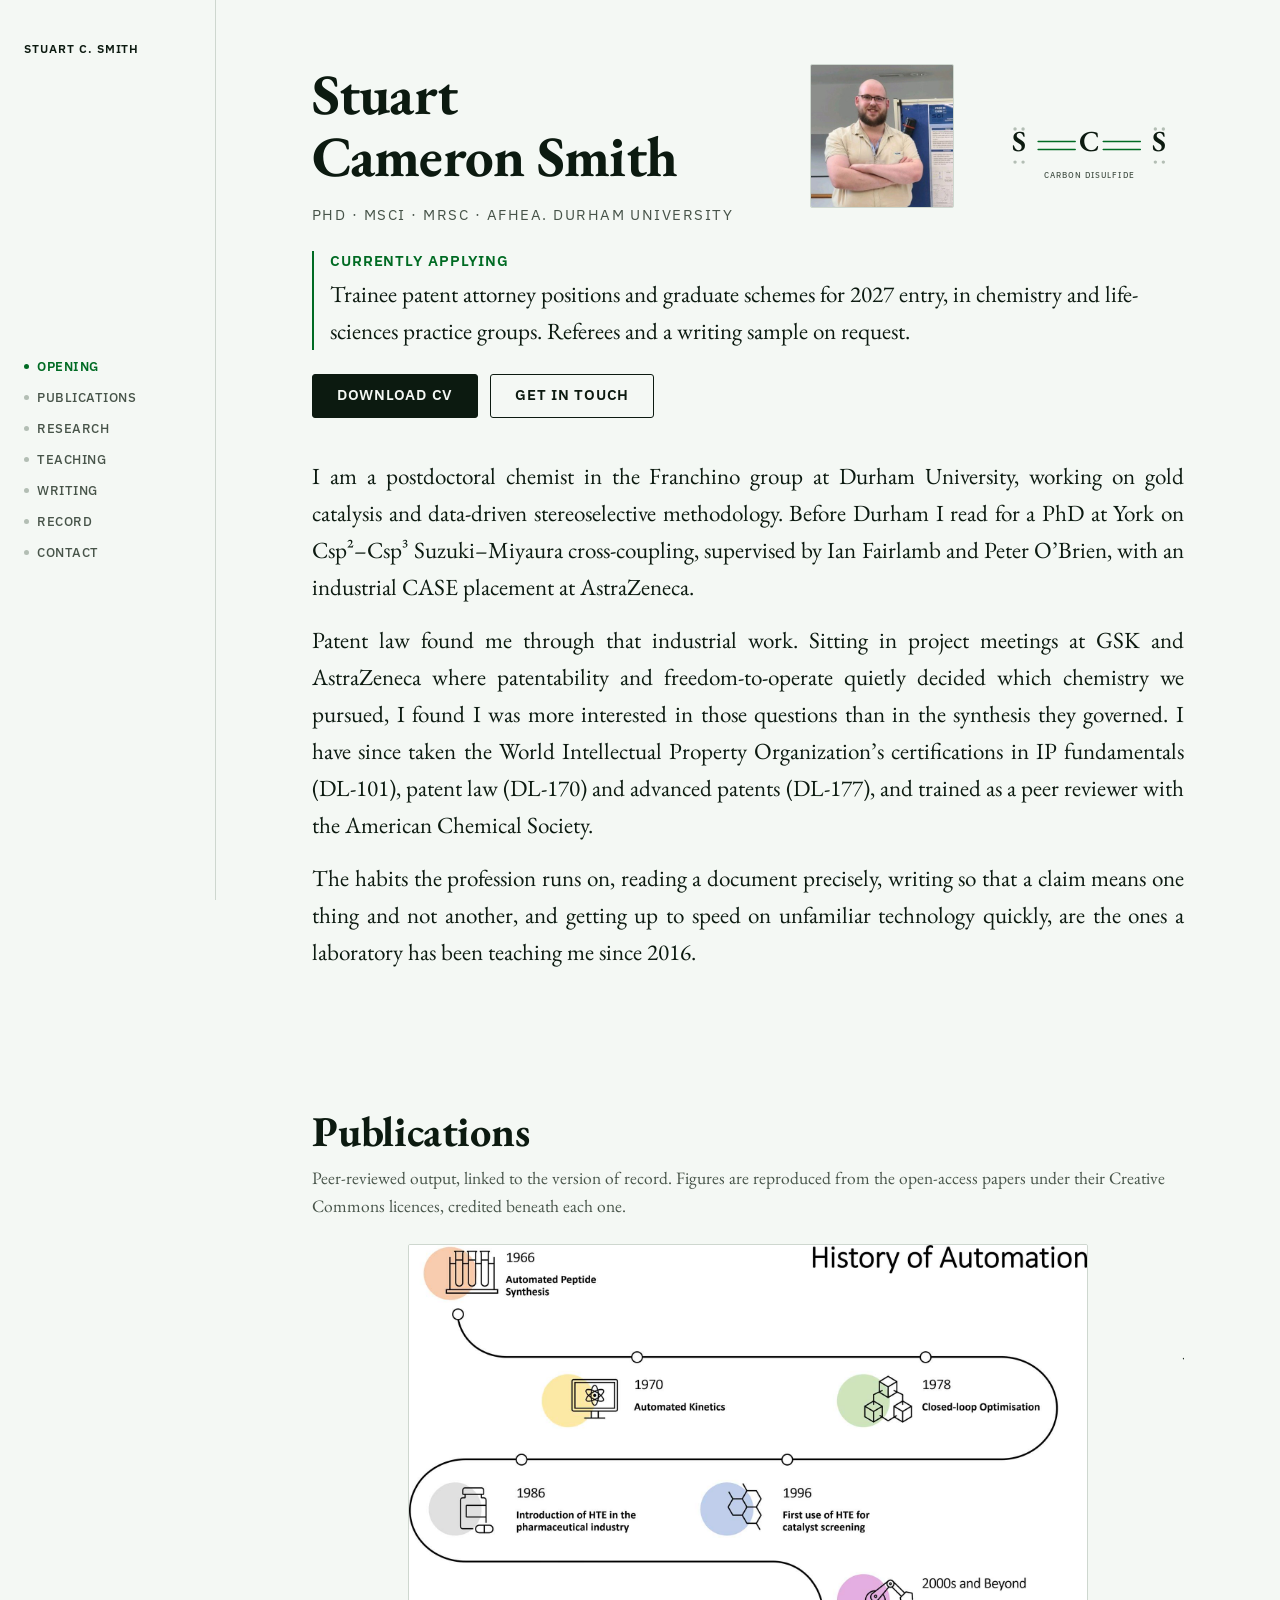
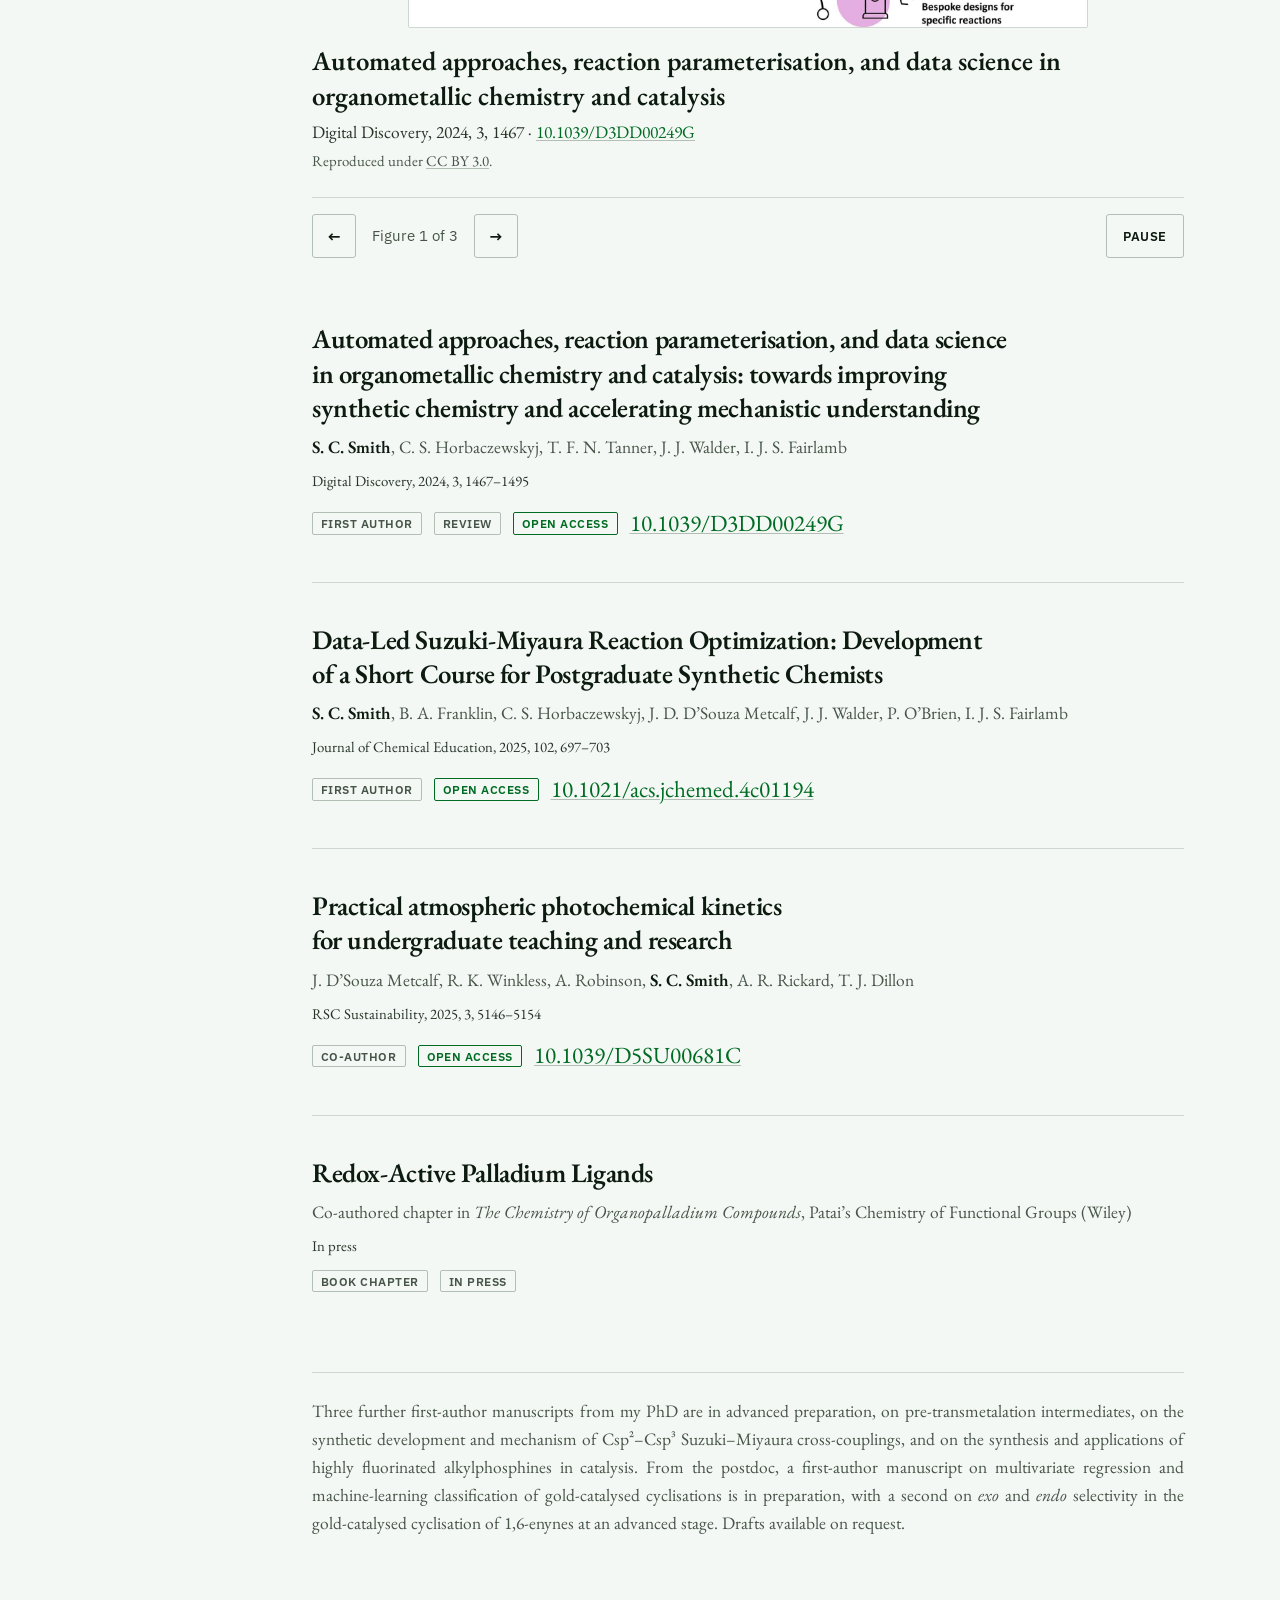
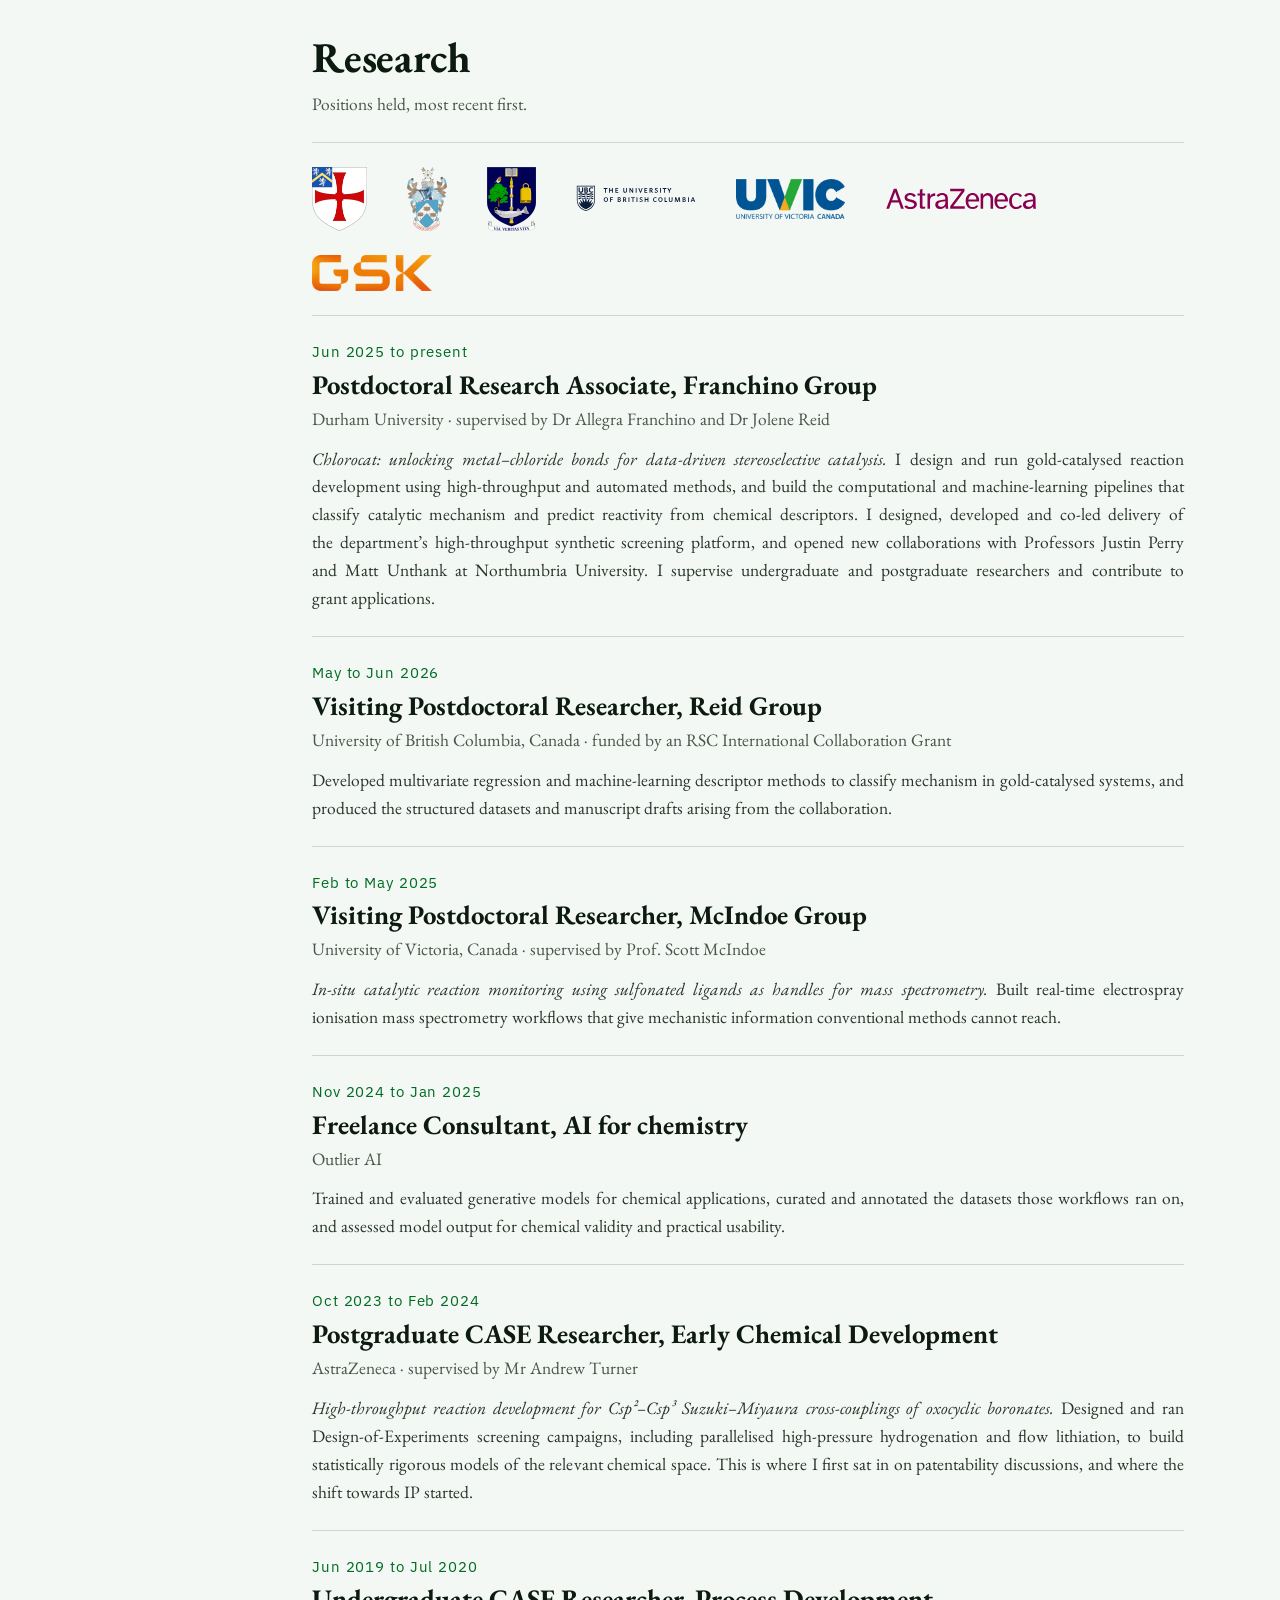
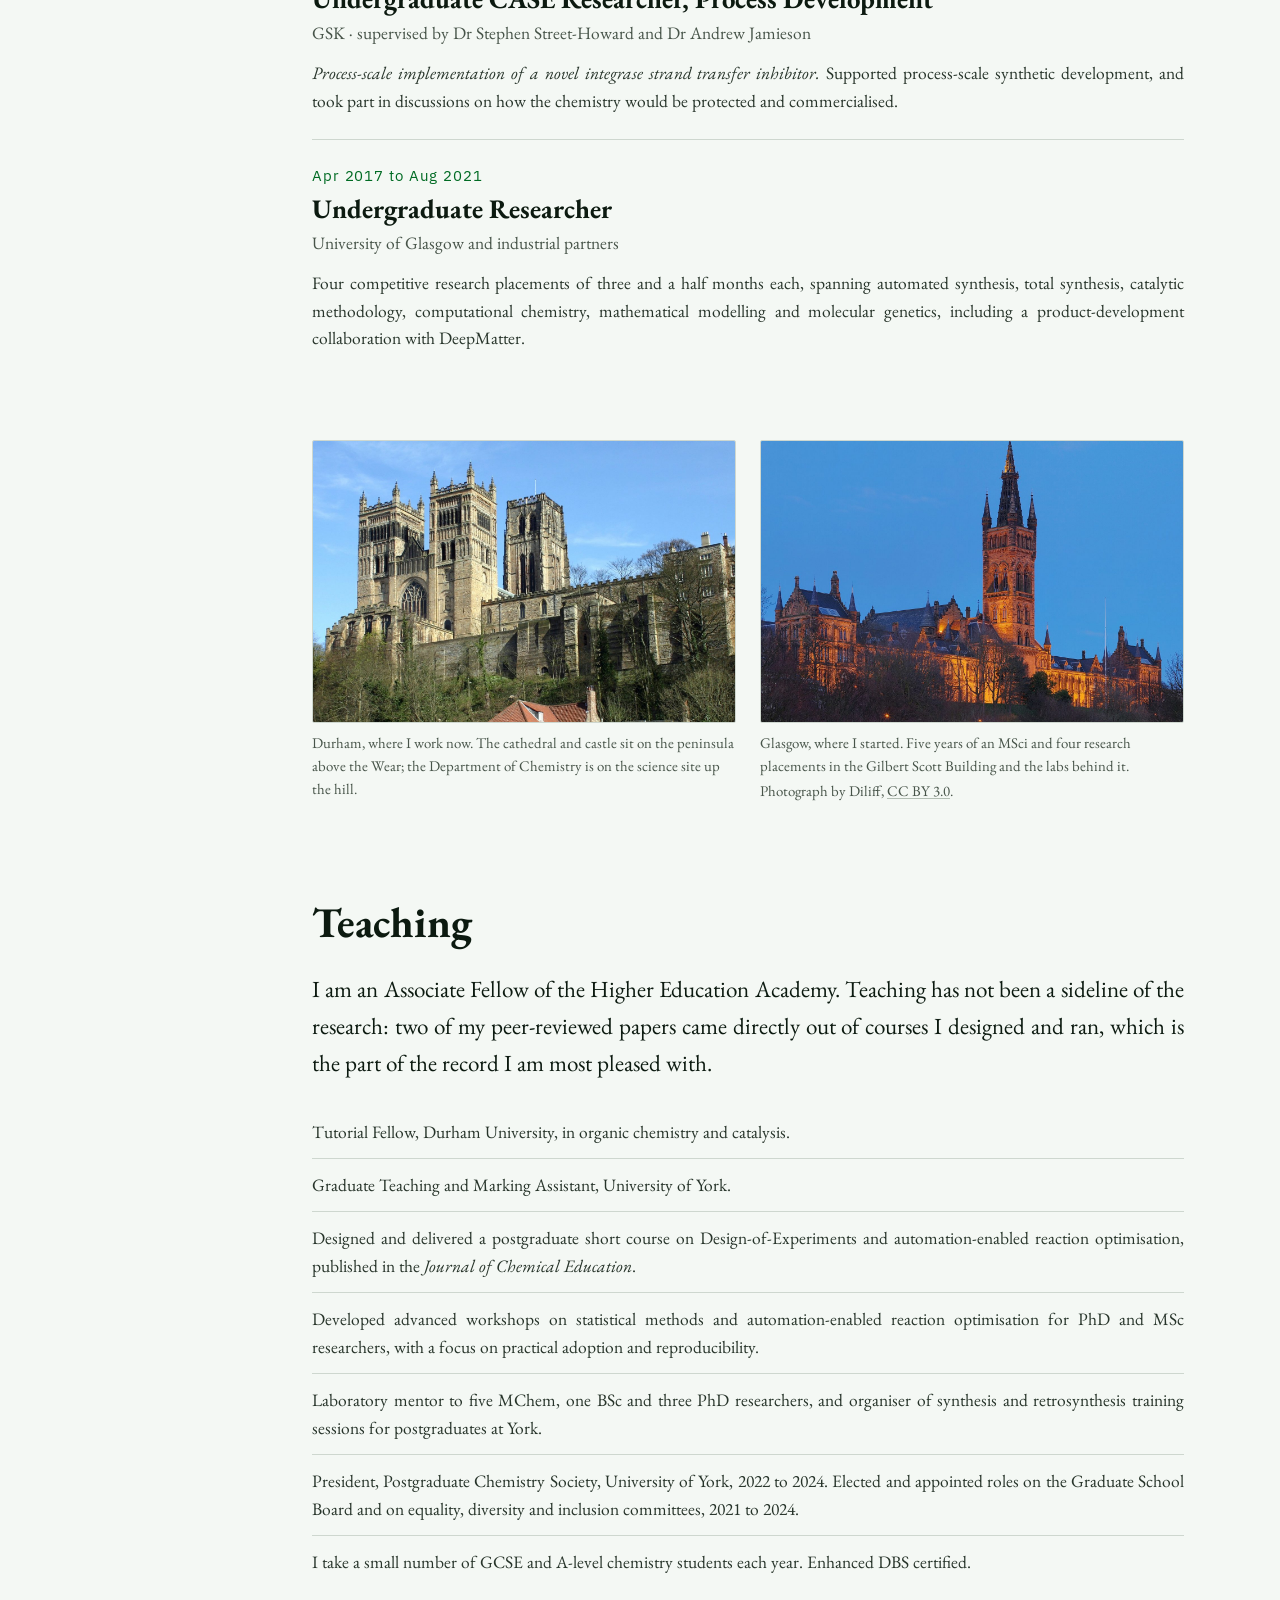
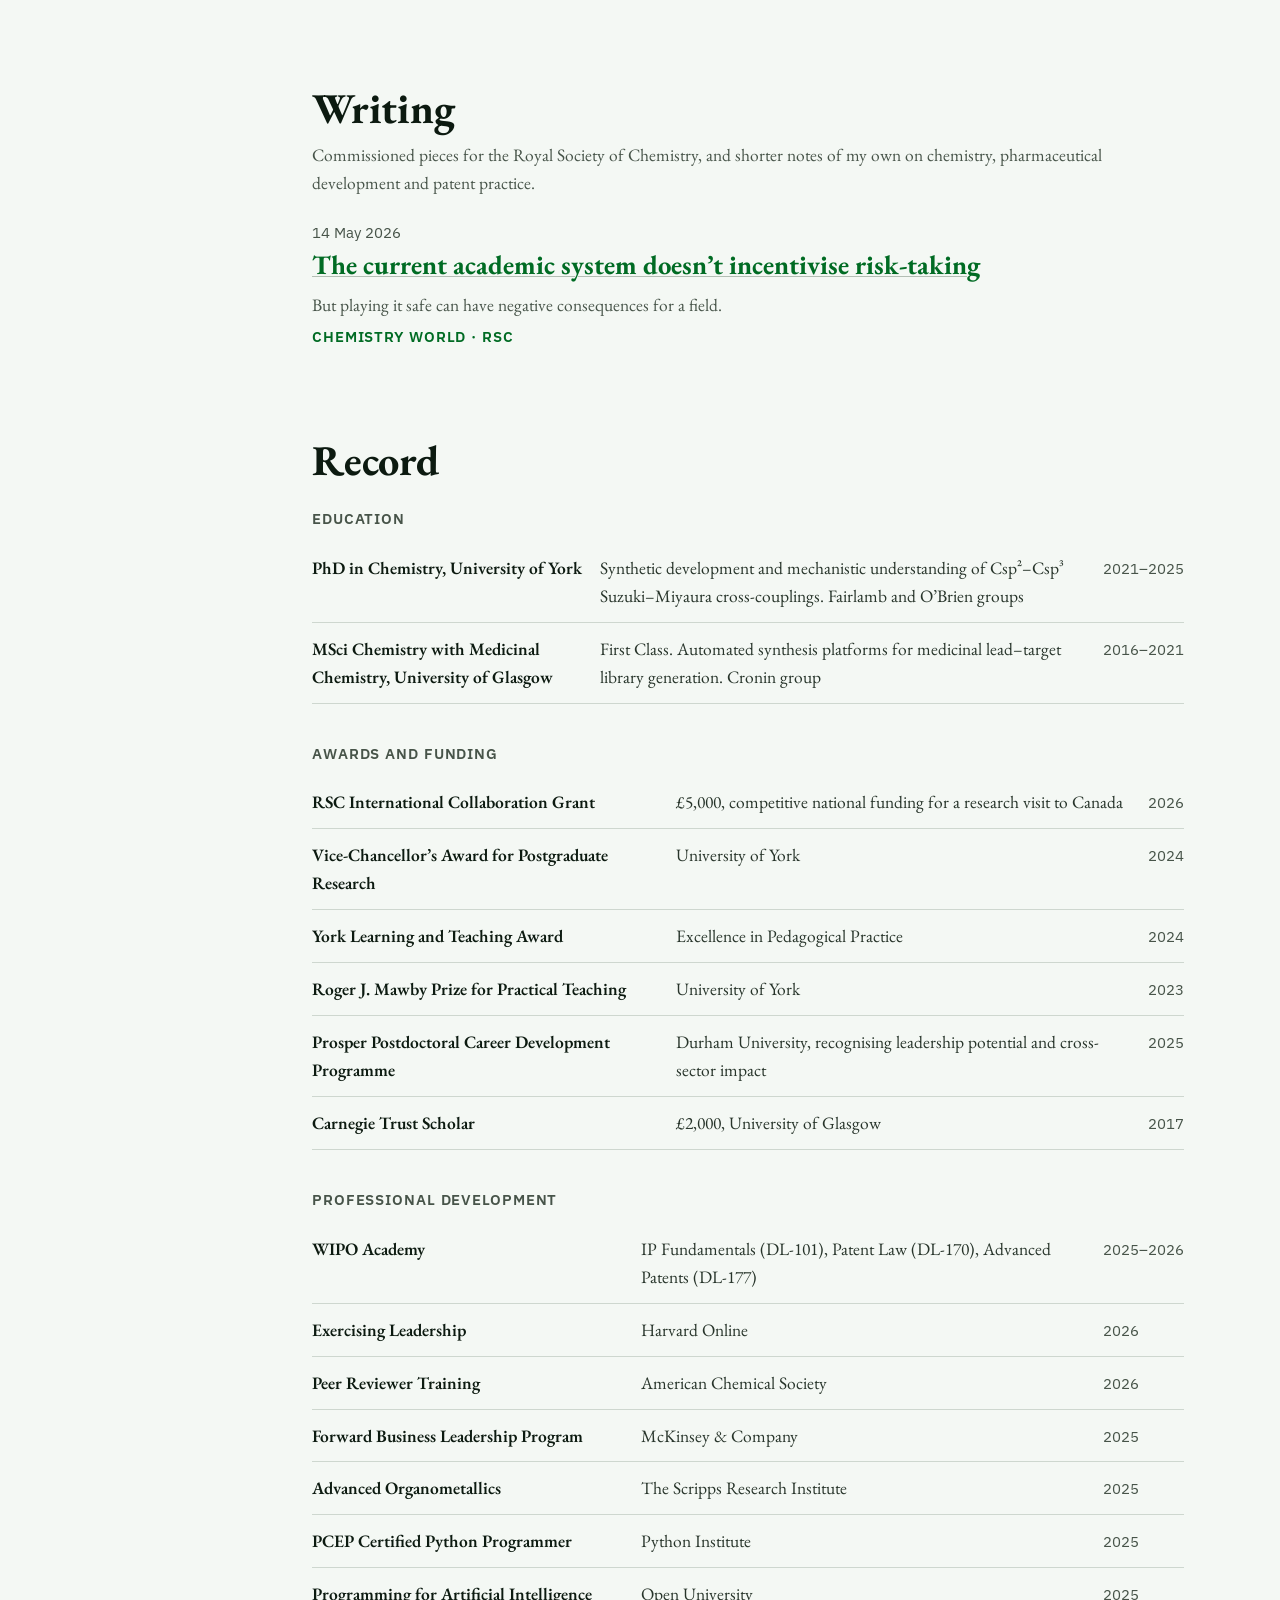
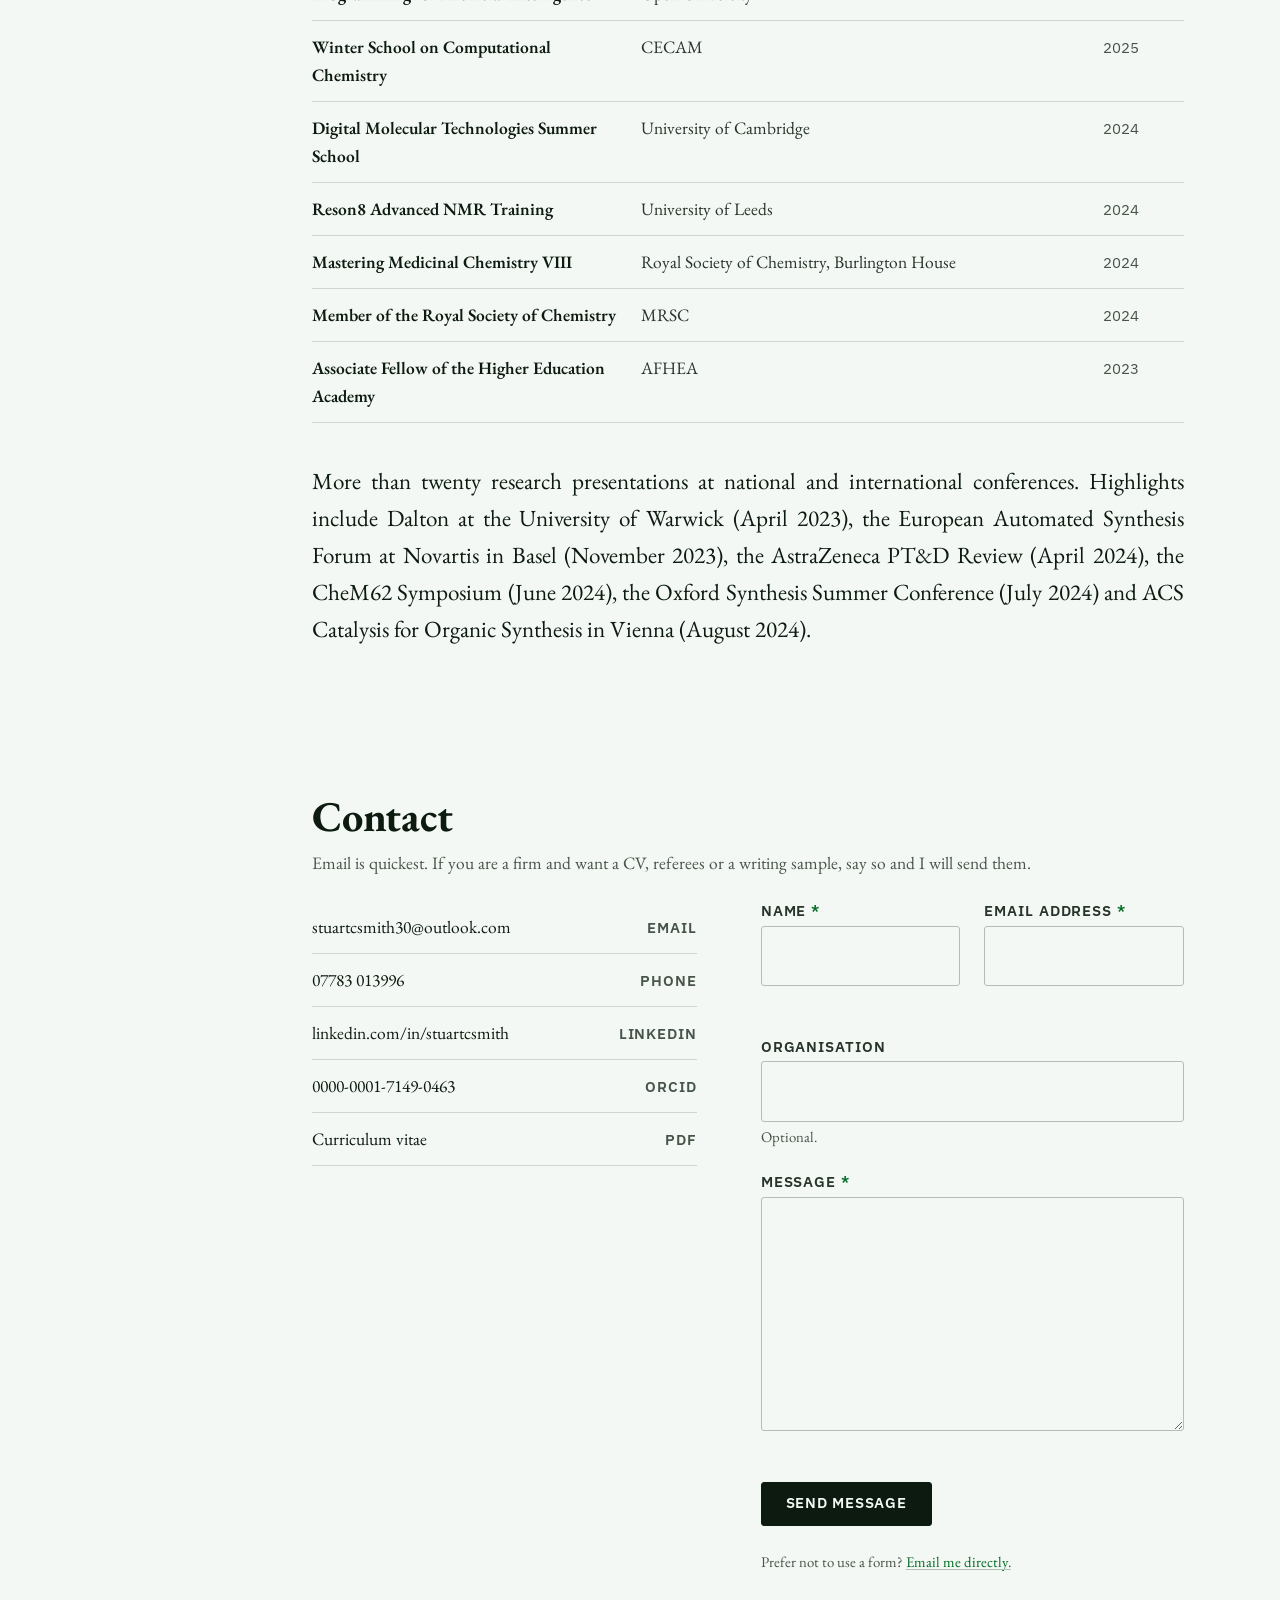
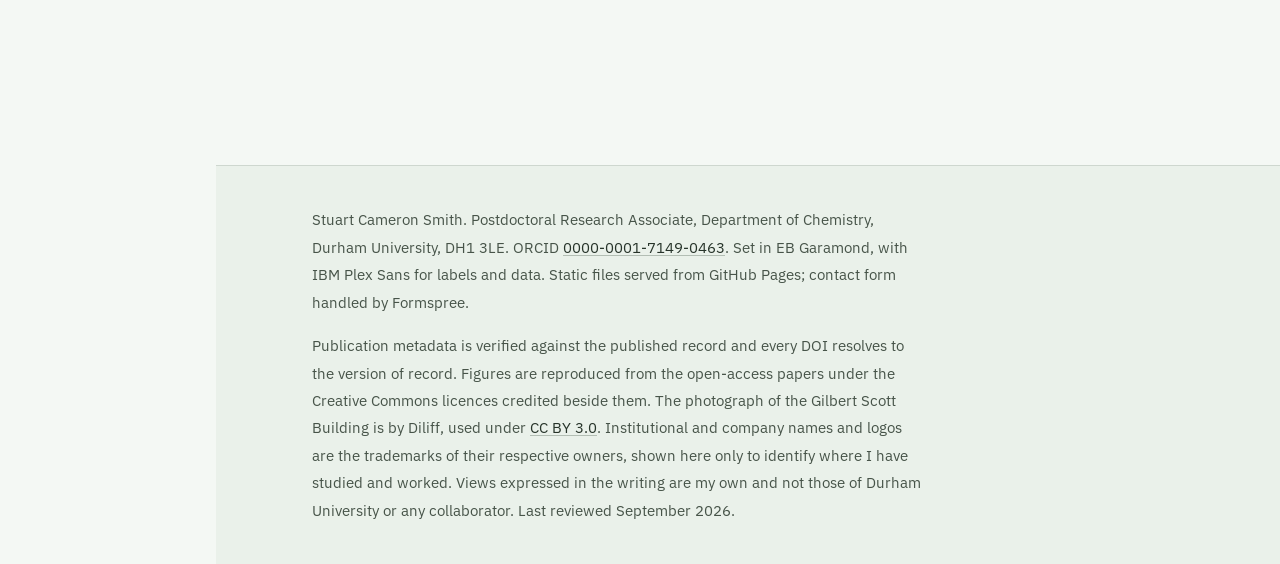
==== index.html @ 44aeab6c "Add masthead mark, figure carousel, justified type and section reveals The mark is carbon disulfide," ====
<!DOCTYPE html>
<html lang="en-GB">
<head>
<meta charset="utf-8">
<meta name="viewport" content="width=device-width, initial-scale=1, viewport-fit=cover">
<title>Stuart Cameron Smith, chemist training for patent practice</title>
<meta name="description" content="Postdoctoral chemist at Durham University working on catalysis, reaction mechanism and data-driven methodology. Publications, teaching record and contact details. Applying for trainee patent attorney positions for 2027 entry.">
<meta name="author" content="Stuart Cameron Smith">
<link rel="canonical" href="https://stuartcsmith.co.uk/">

<meta property="og:type" content="profile">
<meta property="og:title" content="Stuart Cameron Smith, chemist training for patent practice">
<meta property="og:description" content="Catalysis, reaction mechanism and data-driven methodology at Durham University. Publications, teaching and contact.">
<meta property="og:url" content="https://stuartcsmith.co.uk/">
<meta property="og:image" content="https://stuartcsmith.co.uk/assets/stuart-smith.jpg">

<link rel="preconnect" href="https://fonts.googleapis.com">
<link rel="preconnect" href="https://fonts.gstatic.com" crossorigin>
<link rel="stylesheet" href="https://fonts.googleapis.com/css2?family=EB+Garamond:ital,wght@0,400;0,500;0,600;0,700;1,400;1,600&family=IBM+Plex+Sans:wght@400;500;600&display=swap">
<link rel="stylesheet" href="site.css">

<script type="application/ld+json">
{
  "@context": "https://schema.org",
  "@type": "Person",
  "name": "Stuart Cameron Smith",
  "givenName": "Stuart",
  "familyName": "Smith",
  "jobTitle": "Postdoctoral Research Associate",
  "email": "mailto:stuartcsmith30@outlook.com",
  "identifier": "https://orcid.org/0000-0001-7149-0463",
  "url": "https://stuartcsmith.co.uk/",
  "image": "https://stuartcsmith.co.uk/assets/stuart-smith.jpg",
  "affiliation": { "@type": "Organization", "name": "Durham University" },
  "alumniOf": [
    { "@type": "Organization", "name": "University of York" },
    { "@type": "Organization", "name": "University of Glasgow" }
  ],
  "sameAs": [
    "https://orcid.org/0000-0001-7149-0463",
    "https://www.linkedin.com/in/stuartcsmith"
  ]
}
</script>
</head>
<body>

<a class="skip" href="#opening">Skip to content</a>

<!-- Side-rail (desktop) -->
<nav class="rail" aria-label="Sections">
  <a class="rail__mark" href="#opening">Stuart&nbsp;C.&nbsp;Smith</a>
  <ul class="rail__list">
    <li><a class="rail__link" href="#opening"><span class="rail__dot" aria-hidden="true"></span>Opening</a></li>
    <li><a class="rail__link" href="#publications"><span class="rail__dot" aria-hidden="true"></span>Publications</a></li>
    <li><a class="rail__link" href="#research"><span class="rail__dot" aria-hidden="true"></span>Research</a></li>
    <li><a class="rail__link" href="#teaching"><span class="rail__dot" aria-hidden="true"></span>Teaching</a></li>
    <li><a class="rail__link" href="#writing"><span class="rail__dot" aria-hidden="true"></span>Writing</a></li>
    <li><a class="rail__link" href="#record"><span class="rail__dot" aria-hidden="true"></span>Record</a></li>
    <li><a class="rail__link" href="#contact"><span class="rail__dot" aria-hidden="true"></span>Contact</a></li>
  </ul>
</nav>

<!-- Rail fallback below 60rem -->
<div class="topbar">
  <a class="topbar__mark" href="#opening">Stuart&nbsp;C.&nbsp;Smith</a>
  <a class="topbar__link label" href="#contact">Contact</a>
</div>

<main class="doc">

<!-- ============================ OPENING ============================ -->
<section class="sec sec--open" id="opening">
  <div class="open__head">
    <div class="open__id">
      <h1>Stuart Cameron Smith</h1>
      <p class="open__creds">PhD · MSci · MRSC · AFHEA. Durham University</p>
    </div>
    <img class="portrait" src="assets/stuart-smith.jpg" alt="Stuart Cameron Smith" width="400" height="400" fetchpriority="high">
    <svg class="mark" viewBox="0 0 380 150" role="img" aria-labelledby="mark-t" focusable="false">
      <title id="mark-t">Carbon disulfide, S=C=S: a linear molecule whose three atoms share the initials Stuart Cameron Smith.</title>
      <g class="mark__pairs" aria-hidden="true">
        <circle cx="42" cy="42" r="3.4"/><circle cx="58" cy="42" r="3.4"/>
        <circle cx="42" cy="108" r="3.4"/><circle cx="58" cy="108" r="3.4"/>
        <circle cx="322" cy="42" r="3.4"/><circle cx="338" cy="42" r="3.4"/>
        <circle cx="322" cy="108" r="3.4"/><circle cx="338" cy="108" r="3.4"/>
      </g>
      <g class="mark__bond" aria-hidden="true">
        <line x1="88"  y1="67" x2="162" y2="67"/><line x1="88"  y1="83" x2="162" y2="83"/>
        <line x1="218" y1="67" x2="292" y2="67"/><line x1="218" y1="83" x2="292" y2="83"/>
      </g>
      <g class="mark__atom" aria-hidden="true">
        <text x="50"  y="75">S</text>
        <text x="190" y="75">C</text>
        <text x="330" y="75">S</text>
      </g>
      <text class="mark__cap" x="190" y="140" aria-hidden="true">carbon disulfide</text>
    </svg>
  </div>

  <div class="seeking">
    <span class="seeking__label label">Currently applying</span>
    <p>Trainee patent attorney positions and graduate schemes for 2027 entry, in chemistry and life-sciences practice groups. Referees and a writing sample on request.</p>
  </div>

  <div class="actions">
    <a class="btn btn--primary" href="assets/Stuart_Smith_CV.docx" download>Download CV</a>
    <a class="btn" href="#contact">Get in touch</a>
  </div>

  <div class="prose open__body">
    <p>I am a postdoctoral chemist in the Franchino group at Durham University, working on gold catalysis and data-driven stereoselective methodology. Before Durham I read for a PhD at York on Csp²–Csp³ Suzuki–Miyaura cross-coupling, supervised by Ian Fairlamb and Peter O’Brien, with an industrial CASE placement at AstraZeneca.</p>
    <p>Patent law found me through that industrial work. Sitting in project meetings at GSK and AstraZeneca where patentability and freedom-to-operate quietly decided which chemistry we pursued, I found I was more interested in those questions than in the synthesis they governed. I have since taken the World Intellectual Property Organization’s certifications in IP fundamentals (DL-101), patent law (DL-170) and advanced patents (DL-177), and trained as a peer reviewer with the American Chemical Society.</p>
    <p>The habits the profession runs on, reading a document precisely, writing so that a claim means one thing and not another, and getting up to speed on unfamiliar technology quickly, are the ones a laboratory has been teaching me since 2016.</p>
  </div>
</section>

<!-- ========================== PUBLICATIONS ========================== -->
<section class="sec" id="publications">
  <div class="sec__head">
    <h2>Publications</h2>
    <p class="sec__note">Peer-reviewed output, linked to the version of record. Figures are reproduced from the open-access papers under their Creative Commons licences, credited beneath each one.</p>
  </div>

  <div class="carousel" id="figures" aria-roledescription="carousel" aria-label="Figures from the published papers">
    <div class="carousel__viewport">
      <ul class="carousel__track">
      <li class="slide" role="group" aria-roledescription="slide" aria-label="Figure 1 of 3">
        <figure class="slide__fig">
          <img src="assets/abstracts/digital-discovery-2024.jpg" alt="Timeline titled History of Automation, marking automated peptide synthesis in 1966, automated kinetics in 1970, closed-loop optimisation in 1978, high-throughput experimentation in pharmaceuticals in 1986, its first use for catalyst screening in 1996, and bespoke reaction-specific designs from the 2000s onward." width="1894" height="1066" loading="lazy">
          <figcaption class="slide__cap">
            <span class="slide__title">Automated approaches, reaction parameterisation, and data science in organometallic chemistry and catalysis</span>
            <span class="slide__meta">Digital Discovery, 2024, 3, 1467 · <a class="lnk" href="https://doi.org/10.1039/D3DD00249G" rel="noopener">10.1039/D3DD00249G</a></span>
            <span class="slide__credit">Reproduced under <a href="https://creativecommons.org/licenses/by/3.0/" rel="noopener license">CC BY 3.0</a>.</span>
          </figcaption>
        </figure>
      </li>
      <li class="slide" role="group" aria-roledescription="slide" aria-label="Figure 2 of 3">
        <figure class="slide__fig">
          <img src="assets/abstracts/jchemed-2025.jpg" alt="Five-stage cycle: generate an experimental design to interrogate reaction space, explore that space in automated fashion, record data by HPLC, GC or MS, generate predictive models from the measured responses, then validate the predictions experimentally and update the hypothesis." width="576" height="593" loading="lazy">
          <figcaption class="slide__cap">
            <span class="slide__title">Data-Led Suzuki-Miyaura Reaction Optimization: Development of a Short Course for Postgraduate Synthetic Chemists</span>
            <span class="slide__meta">J. Chem. Educ., 2025, 102, 697 · <a class="lnk" href="https://doi.org/10.1021/acs.jchemed.4c01194" rel="noopener">10.1021/acs.jchemed.4c01194</a></span>
            <span class="slide__credit">Reproduced under <a href="https://creativecommons.org/licenses/by/4.0/" rel="noopener license">CC BY 4.0</a>.</span>
          </figcaption>
        </figure>
      </li>
      <li class="slide" role="group" aria-roledescription="slide" aria-label="Figure 3 of 3">
        <figure class="slide__fig">
          <img src="assets/abstracts/rsc-sustainability-2025.jpg" alt="Absorption cross-section plotted against wavelength from 225 to 325 nanometres for a carbonyl compound in cyclohexane, n-hexane, diethyl ether, methanol and water, compared with the gas-phase spectrum." width="1361" height="988" loading="lazy">
          <figcaption class="slide__cap">
            <span class="slide__title">Practical atmospheric photochemical kinetics for undergraduate teaching and research</span>
            <span class="slide__meta">RSC Sustainability, 2025, 3, 5146 · <a class="lnk" href="https://doi.org/10.1039/D5SU00681C" rel="noopener">10.1039/D5SU00681C</a></span>
            <span class="slide__credit">Reproduced under <a href="https://creativecommons.org/licenses/by/3.0/" rel="noopener license">CC BY 3.0</a>.</span>
          </figcaption>
        </figure>
      </li>
      </ul>
    </div>
    <div class="carousel__bar">
      <button class="carousel__btn" type="button" data-step="-1" aria-controls="figures" aria-label="Previous figure">&#8592;</button>
      <p class="carousel__status" role="status" aria-live="polite">Figure 1 of 3</p>
      <button class="carousel__btn" type="button" data-step="1" aria-controls="figures" aria-label="Next figure">&#8594;</button>
      <button class="carousel__toggle" type="button" aria-controls="figures" aria-pressed="false">Pause</button>
    </div>
  </div>

  <ol class="pubs">

    <li class="pub">
      <h3 class="pub__title">Automated approaches, reaction parameterisation, and data science in organometallic chemistry and catalysis: towards improving synthetic chemistry and accelerating mechanistic understanding</h3>
      <p class="pub__authors"><span class="me">S. C. Smith</span>, C. S. Horbaczewskyj, T. F. N. Tanner, J. J. Walder, I. J. S. Fairlamb</p>
      <p class="pub__cite">Digital Discovery, 2024, 3, 1467–1495</p>
      <div class="pub__meta">
        <span class="tag">First author</span>
        <span class="tag">Review</span>
        <span class="tag tag--oa">Open access</span>
        <a class="lnk" href="https://doi.org/10.1039/D3DD00249G" rel="noopener">10.1039/D3DD00249G</a>
      </div>
    </li>

    <li class="pub">
      <h3 class="pub__title">Data-Led Suzuki-Miyaura Reaction Optimization: Development of a Short Course for Postgraduate Synthetic Chemists</h3>
      <p class="pub__authors"><span class="me">S. C. Smith</span>, B. A. Franklin, C. S. Horbaczewskyj, J. D. D’Souza Metcalf, J. J. Walder, P. O’Brien, I. J. S. Fairlamb</p>
      <p class="pub__cite">Journal of Chemical Education, 2025, 102, 697–703</p>
      <div class="pub__meta">
        <span class="tag">First author</span>
        <span class="tag tag--oa">Open access</span>
        <a class="lnk" href="https://doi.org/10.1021/acs.jchemed.4c01194" rel="noopener">10.1021/acs.jchemed.4c01194</a>
      </div>
    </li>

    <li class="pub">
      <h3 class="pub__title">Practical atmospheric photochemical kinetics for undergraduate teaching and research</h3>
      <p class="pub__authors">J. D’Souza Metcalf, R. K. Winkless, A. Robinson, <span class="me">S. C. Smith</span>, A. R. Rickard, T. J. Dillon</p>
      <p class="pub__cite">RSC Sustainability, 2025, 3, 5146–5154</p>
      <div class="pub__meta">
        <span class="tag">Co-author</span>
        <span class="tag tag--oa">Open access</span>
        <a class="lnk" href="https://doi.org/10.1039/D5SU00681C" rel="noopener">10.1039/D5SU00681C</a>
      </div>
    </li>

    <li class="pub">
      <h3 class="pub__title">Redox-Active Palladium Ligands</h3>
      <p class="pub__authors">Co-authored chapter in <em>The Chemistry of Organopalladium Compounds</em>, Patai’s Chemistry of Functional Groups (Wiley)</p>
      <p class="pub__cite">In press</p>
      <div class="pub__meta">
        <span class="tag">Book chapter</span>
        <span class="tag">In press</span>
      </div>
    </li>

  </ol>

  <p class="pending">Three further first-author manuscripts from my PhD are in advanced preparation, on pre-transmetalation intermediates, on the synthetic development and mechanism of Csp²–Csp³ Suzuki–Miyaura cross-couplings, and on the synthesis and applications of highly fluorinated alkylphosphines in catalysis. From the postdoc, a first-author manuscript on multivariate regression and machine-learning classification of gold-catalysed cyclisations is in preparation, with a second on <em>exo</em> and <em>endo</em> selectivity in the gold-catalysed cyclisation of 1,6-enynes at an advanced stage. Drafts available on request.</p>
</section>

<!-- ============================ RESEARCH ============================ -->
<section class="sec" id="research">
  <div class="sec__head">
    <h2>Research</h2>
    <p class="sec__note">Positions held, most recent first.</p>
  </div>

  <ul class="orgs" aria-label="Institutions where I have studied or worked">
    <li><img src="assets/logos/durham.png" width="219" height="256"      alt="Durham University" loading="lazy"></li>
    <li><img src="assets/logos/york.png" width="160" height="256"        alt="University of York" loading="lazy"></li>
    <li><img src="assets/logos/glasgow.png" width="196" height="256"     alt="University of Glasgow" loading="lazy"></li>
    <li><img class="orgs__wordmark" src="assets/logos/ubc.svg"      alt="University of British Columbia" loading="lazy"></li>
    <li><img class="orgs__wordmark" src="assets/logos/victoria.png" alt="University of Victoria" width="640" height="234" loading="lazy"></li>
    <li><img class="orgs__wordmark orgs__wordmark--xw" src="assets/logos/astrazeneca.svg" alt="AstraZeneca" loading="lazy"></li>
    <li><img class="orgs__wordmark" src="assets/logos/gsk.png"      alt="GSK" width="640" height="193" loading="lazy"></li>
  </ul>

  <ol class="entries">

    <li class="entry">
      <p class="entry__when">Jun 2025 to present</p>
      <h3 class="entry__role">Postdoctoral Research Associate, Franchino Group</h3>
      <p class="entry__where">Durham University · supervised by Dr Allegra Franchino and Dr Jolene Reid</p>
      <p class="entry__body"><em>Chlorocat: unlocking metal–chloride bonds for data-driven stereoselective catalysis.</em> I design and run gold-catalysed reaction development using high-throughput and automated methods, and build the computational and machine-learning pipelines that classify catalytic mechanism and predict reactivity from chemical descriptors. I designed, developed and co-led delivery of the department’s high-throughput synthetic screening platform, and opened new collaborations with Professors Justin Perry and Matt Unthank at Northumbria University. I supervise undergraduate and postgraduate researchers and contribute to grant applications.</p>
    </li>

    <li class="entry">
      <p class="entry__when">May to Jun 2026</p>
      <h3 class="entry__role">Visiting Postdoctoral Researcher, Reid Group</h3>
      <p class="entry__where">University of British Columbia, Canada · funded by an RSC International Collaboration Grant</p>
      <p class="entry__body">Developed multivariate regression and machine-learning descriptor methods to classify mechanism in gold-catalysed systems, and produced the structured datasets and manuscript drafts arising from the collaboration.</p>
    </li>

    <li class="entry">
      <p class="entry__when">Feb to May 2025</p>
      <h3 class="entry__role">Visiting Postdoctoral Researcher, McIndoe Group</h3>
      <p class="entry__where">University of Victoria, Canada · supervised by Prof. Scott McIndoe</p>
      <p class="entry__body"><em>In-situ catalytic reaction monitoring using sulfonated ligands as handles for mass spectrometry.</em> Built real-time electrospray ionisation mass spectrometry workflows that give mechanistic information conventional methods cannot reach.</p>
    </li>

    <li class="entry">
      <p class="entry__when">Nov 2024 to Jan 2025</p>
      <h3 class="entry__role">Freelance Consultant, AI for chemistry</h3>
      <p class="entry__where">Outlier AI</p>
      <p class="entry__body">Trained and evaluated generative models for chemical applications, curated and annotated the datasets those workflows ran on, and assessed model output for chemical validity and practical usability.</p>
    </li>

    <li class="entry">
      <p class="entry__when">Oct 2023 to Feb 2024</p>
      <h3 class="entry__role">Postgraduate CASE Researcher, Early Chemical Development</h3>
      <p class="entry__where">AstraZeneca · supervised by Mr Andrew Turner</p>
      <p class="entry__body"><em>High-throughput reaction development for Csp²–Csp³ Suzuki–Miyaura cross-couplings of oxocyclic boronates.</em> Designed and ran Design-of-Experiments screening campaigns, including parallelised high-pressure hydrogenation and flow lithiation, to build statistically rigorous models of the relevant chemical space. This is where I first sat in on patentability discussions, and where the shift towards IP started.</p>
    </li>

    <li class="entry">
      <p class="entry__when">Jun 2019 to Jul 2020</p>
      <h3 class="entry__role">Undergraduate CASE Researcher, Process Development</h3>
      <p class="entry__where">GSK · supervised by Dr Stephen Street-Howard and Dr Andrew Jamieson</p>
      <p class="entry__body"><em>Process-scale implementation of a novel integrase strand transfer inhibitor.</em> Supported process-scale synthetic development, and took part in discussions on how the chemistry would be protected and commercialised.</p>
    </li>

    <li class="entry">
      <p class="entry__when">Apr 2017 to Aug 2021</p>
      <h3 class="entry__role">Undergraduate Researcher</h3>
      <p class="entry__where">University of Glasgow and industrial partners</p>
      <p class="entry__body">Four competitive research placements of three and a half months each, spanning automated synthesis, total synthesis, catalytic methodology, computational chemistry, mathematical modelling and molecular genetics, including a product-development collaboration with DeepMatter.</p>
    </li>

  </ol>

  <div class="places">
    <figure class="place">
      <img src="assets/places/durham.jpg" alt="Durham Cathedral seen from across the River Wear, with the old fulling mill on the bank below it." width="1500" height="1000" loading="lazy">
      <figcaption class="place__cap">Durham, where I work now. The cathedral and castle sit on the peninsula above the Wear; the Department of Chemistry is on the science site up the hill.</figcaption>
    </figure>
    <figure class="place">
      <img src="assets/places/glasgow.jpg" alt="The Gilbert Scott Building at the University of Glasgow, floodlit at dusk, its tower and spire above the trees of Kelvingrove." width="1500" height="1000" loading="lazy">
      <figcaption class="place__cap">Glasgow, where I started. Five years of an MSci and four research placements in the Gilbert Scott Building and the labs behind it. <span class="place__credit">Photograph by Diliff, <a href="https://creativecommons.org/licenses/by/3.0/" rel="noopener license">CC BY 3.0</a>.</span></figcaption>
    </figure>
  </div>
</section>

<!-- ============================ TEACHING ============================ -->
<section class="sec" id="teaching">
  <div class="sec__head">
    <h2>Teaching</h2>
  </div>

  <div class="prose">
    <p>I am an Associate Fellow of the Higher Education Academy. Teaching has not been a sideline of the research: two of my peer-reviewed papers came directly out of courses I designed and ran, which is the part of the record I am most pleased with.</p>
  </div>

  <ul class="plainlist">
    <li>Tutorial Fellow, Durham University, in organic chemistry and catalysis.</li>
    <li>Graduate Teaching and Marking Assistant, University of York.</li>
    <li>Designed and delivered a postgraduate short course on Design-of-Experiments and automation-enabled reaction optimisation, published in the <em>Journal of Chemical Education</em>.</li>
    <li>Developed advanced workshops on statistical methods and automation-enabled reaction optimisation for PhD and MSc researchers, with a focus on practical adoption and reproducibility.</li>
    <li>Laboratory mentor to five MChem, one BSc and three PhD researchers, and organiser of synthesis and retrosynthesis training sessions for postgraduates at York.</li>
    <li>President, Postgraduate Chemistry Society, University of York, 2022 to 2024. Elected and appointed roles on the Graduate School Board and on equality, diversity and inclusion committees, 2021 to 2024.</li>
    <li>I take a small number of GCSE and A-level chemistry students each year. Enhanced DBS certified.</li>
  </ul>
</section>

<!-- ============================= WRITING ============================= -->
<section class="sec" id="writing">
  <div class="sec__head">
    <h2>Writing</h2>
    <p class="sec__note">Commissioned pieces for the Royal Society of Chemistry, and shorter notes of my own on chemistry, pharmaceutical development and patent practice.</p>
  </div>

  <ul class="posts" id="posts">
    <li class="post" data-date="2026-05-14">
      <p class="post__when">14 May 2026</p>
      <h3 class="post__title"><a class="lnk" href="https://www.chemistryworld.com/opinion/the-current-academic-system-doesnt-incentivise-risk-taking/4023230.article" rel="noopener">The current academic system doesn’t incentivise risk-taking</a></h3>
      <p class="post__dek">But playing it safe can have negative consequences for a field.</p>
      <p class="post__where label">Chemistry World · RSC</p>
    </li>
  </ul>
</section>

<!-- ============================== RECORD ============================== -->
<section class="sec sec--record" id="record">
  <div class="sec__head">
    <h2>Record</h2>
  </div>

  <div class="tablewrap">
    <table class="rec">
      <caption class="label">Education</caption>
      <tbody>
        <tr>
          <th scope="row">PhD in Chemistry, University of York</th>
          <td>Synthetic development and mechanistic understanding of Csp²–Csp³ Suzuki–Miyaura cross-couplings. Fairlamb and O’Brien groups</td>
          <td>2021–2025</td>
        </tr>
        <tr>
          <th scope="row">MSci Chemistry with Medicinal Chemistry, University of Glasgow</th>
          <td>First Class. Automated synthesis platforms for medicinal lead–target library generation. Cronin group</td>
          <td>2016–2021</td>
        </tr>
      </tbody>
    </table>
  </div>

  <div class="tablewrap tablewrap--gap">
    <table class="rec">
      <caption class="label">Awards and funding</caption>
      <tbody>
        <tr><th scope="row">RSC International Collaboration Grant</th><td>£5,000, competitive national funding for a research visit to Canada</td><td>2026</td></tr>
        <tr><th scope="row">Vice-Chancellor’s Award for Postgraduate Research</th><td>University of York</td><td>2024</td></tr>
        <tr><th scope="row">York Learning and Teaching Award</th><td>Excellence in Pedagogical Practice</td><td>2024</td></tr>
        <tr><th scope="row">Roger J. Mawby Prize for Practical Teaching</th><td>University of York</td><td>2023</td></tr>
        <tr><th scope="row">Prosper Postdoctoral Career Development Programme</th><td>Durham University, recognising leadership potential and cross-sector impact</td><td>2025</td></tr>
        <tr><th scope="row">Carnegie Trust Scholar</th><td>£2,000, University of Glasgow</td><td>2017</td></tr>
      </tbody>
    </table>
  </div>

  <div class="tablewrap tablewrap--gap">
    <table class="rec">
      <caption class="label">Professional development</caption>
      <tbody>
        <tr><th scope="row">WIPO Academy</th><td>IP Fundamentals (DL-101), Patent Law (DL-170), Advanced Patents (DL-177)</td><td>2025–2026</td></tr>
        <tr><th scope="row">Exercising Leadership</th><td>Harvard Online</td><td>2026</td></tr>
        <tr><th scope="row">Peer Reviewer Training</th><td>American Chemical Society</td><td>2026</td></tr>
        <tr><th scope="row">Forward Business Leadership Program</th><td>McKinsey &amp; Company</td><td>2025</td></tr>
        <tr><th scope="row">Advanced Organometallics</th><td>The Scripps Research Institute</td><td>2025</td></tr>
        <tr><th scope="row">PCEP Certified Python Programmer</th><td>Python Institute</td><td>2025</td></tr>
        <tr><th scope="row">Programming for Artificial Intelligence</th><td>Open University</td><td>2025</td></tr>
        <tr><th scope="row">Winter School on Computational Chemistry</th><td>CECAM</td><td>2025</td></tr>
        <tr><th scope="row">Digital Molecular Technologies Summer School</th><td>University of Cambridge</td><td>2024</td></tr>
        <tr><th scope="row">Reson8 Advanced NMR Training</th><td>University of Leeds</td><td>2024</td></tr>
        <tr><th scope="row">Mastering Medicinal Chemistry VIII</th><td>Royal Society of Chemistry, Burlington House</td><td>2024</td></tr>
        <tr><th scope="row">Member of the Royal Society of Chemistry</th><td>MRSC</td><td>2024</td></tr>
        <tr><th scope="row">Associate Fellow of the Higher Education Academy</th><td>AFHEA</td><td>2023</td></tr>
      </tbody>
    </table>
  </div>

  <div class="prose prose--gap">
    <p>More than twenty research presentations at national and international conferences. Highlights include Dalton at the University of Warwick (April 2023), the European Automated Synthesis Forum at Novartis in Basel (November 2023), the AstraZeneca PT&amp;D Review (April 2024), the CheM62 Symposium (June 2024), the Oxford Synthesis Summer Conference (July 2024) and ACS Catalysis for Organic Synthesis in Vienna (August 2024).</p>
  </div>
</section>

<!-- ============================= CONTACT ============================= -->
<section class="sec sec--contact" id="contact">
  <div class="sec__head">
    <h2>Contact</h2>
    <p class="sec__note">Email is quickest. If you are a firm and want a CV, referees or a writing sample, say so and I will send them.</p>
  </div>

  <div class="contact">
    <div>
      <ul class="direct">
        <li><a href="mailto:stuartcsmith30@outlook.com">stuartcsmith30@outlook.com<span class="direct__tag label">Email</span></a></li>
        <li><a href="tel:+447783013996">07783 013996<span class="direct__tag label">Phone</span></a></li>
        <li><a href="https://www.linkedin.com/in/stuartcsmith" rel="noopener">linkedin.com/in/stuartcsmith<span class="direct__tag label">LinkedIn</span></a></li>
        <li><a href="https://orcid.org/0000-0001-7149-0463" rel="noopener">0000-0001-7149-0463<span class="direct__tag label">ORCID</span></a></li>
        <li><a href="assets/Stuart_Smith_CV.docx" download>Curriculum vitae<span class="direct__tag label">PDF</span></a></li>
      </ul>
    </div>

    <!-- Submissions go to Formspree. Without JavaScript this still works,
         because Formspree renders its own confirmation page. -->
    <form class="form" id="contact-form" action="https://formspree.io/f/xbgjkvdq" method="POST">
      <div class="frow">
        <div class="field">
          <label class="field__label label" for="f-name">Name <span class="field__req" aria-hidden="true">*</span></label>
          <input class="input" id="f-name" name="name" type="text" autocomplete="name" required aria-required="true" aria-describedby="h-name">
          <p class="field__help" id="h-name"></p>
        </div>
        <div class="field">
          <label class="field__label label" for="f-email">Email address <span class="field__req" aria-hidden="true">*</span></label>
          <input class="input" id="f-email" name="email" type="email" autocomplete="email" required aria-required="true" aria-describedby="h-email">
          <p class="field__help" id="h-email"></p>
        </div>
      </div>

      <div class="field">
        <label class="field__label label" for="f-org">Organisation</label>
        <input class="input" id="f-org" name="organisation" type="text" autocomplete="organization" aria-describedby="h-org">
        <p class="field__help" id="h-org">Optional.</p>
      </div>

      <div class="field">
        <label class="field__label label" for="f-message">Message <span class="field__req" aria-hidden="true">*</span></label>
        <textarea class="input" id="f-message" name="message" rows="6" required aria-required="true" aria-describedby="h-message"></textarea>
        <p class="field__help" id="h-message"></p>
      </div>

      <p class="form__status" id="form-status" role="status" aria-live="polite"></p>

      <div>
        <button class="btn btn--primary" type="submit" id="form-submit">
          <span class="btn__spinner" aria-hidden="true"></span>
          <span id="form-submit-label">Send message</span>
        </button>
      </div>

      <p class="form__fallback">Prefer not to use a form? <a class="lnk" href="mailto:stuartcsmith30@outlook.com">Email me directly.</a></p>
    </form>
  </div>
</section>

</main>

<!-- Colophon -->
<footer class="colophon">
  <div class="colophon__inner">
    <p>Stuart Cameron Smith. Postdoctoral Research Associate, Department of Chemistry, Durham University, DH1 3LE. ORCID <a href="https://orcid.org/0000-0001-7149-0463" rel="noopener">0000-0001-7149-0463</a>. Set in EB Garamond, with IBM Plex Sans for labels and data. Static files served from GitHub Pages; contact form handled by Formspree.</p>
    <p>Publication metadata is verified against the published record and every DOI resolves to the version of record. Figures are reproduced from the open-access papers under the Creative Commons licences credited beside them. The photograph of the Gilbert Scott Building is by Diliff, used under <a href="https://creativecommons.org/licenses/by/3.0/" rel="noopener license">CC BY 3.0</a>. Institutional and company names and logos are the trademarks of their respective owners, shown here only to identify where I have studied and worked. Views expressed in the writing are my own and not those of Durham University or any collaborator. Last reviewed September 2026.</p>
  </div>
</footer>

<script src="site.js" defer></script>
</body>
</html>
---- site.css ----
/* Site styles. Imports the design tokens. */
@import url("tokens.css");

/* ====================================================================
   Reset and root
   ==================================================================== */

*, *::before, *::after { box-sizing: border-box; margin: 0; padding: 0; }

html {
  overflow-x: clip;
  scroll-behavior: smooth;
  scroll-padding-block-start: var(--space-xl);
  -webkit-text-size-adjust: 100%;
}

body {
  overflow-x: clip;
  background: var(--color-paper);
  color: var(--color-ink);
  font-family: var(--font-body);
  font-size: var(--text-base);
  font-weight: 400;
  line-height: 1.6;
  font-optical-sizing: auto;
  text-rendering: optimizeLegibility;
  -webkit-font-smoothing: antialiased;
  padding-inline-end: env(safe-area-inset-right);
}

@media (prefers-reduced-motion: reduce) {
  html { scroll-behavior: auto; }
  *, *::before, *::after {
    animation-duration: 150ms !important;
    animation-iteration-count: 1 !important;
    transition-duration: 150ms !important;
  }
  /* Functional motion keeps running, just slower. */
  .btn__spinner {
    animation-duration: 1400ms !important;
    animation-iteration-count: infinite !important;
  }
}

::selection { background: var(--color-accent); color: var(--color-accent-ink); }

:focus { outline: none; }
:focus-visible {
  outline: var(--rule-thick) solid var(--color-focus);
  outline-offset: 2px;
  border-radius: var(--radius-sm);
}

/* Small caps labels, set in the grotesque so they read as furniture
   rather than as another voice. */
.label {
  font-family: var(--font-ui);
  font-size: var(--text-xs);
  font-weight: 600;
  letter-spacing: 0.06em;
  text-transform: uppercase;
  line-height: 1.4;
}

/* Dates, citations and identifiers. */
.data {
  font-family: var(--font-ui);
  font-variant-numeric: tabular-nums;
}

.skip {
  position: absolute;
  inset-inline-start: var(--space-md);
  inset-block-start: -4rem;
  z-index: var(--z-toast);
  background: var(--color-ink);
  color: var(--color-paper);
  font-family: var(--font-ui);
  font-size: var(--text-xs);
  font-weight: 600;
  letter-spacing: 0.05em;
  text-transform: uppercase;
  text-decoration: none;
  padding: var(--space-sm) var(--space-md);
  white-space: nowrap;
}
.skip:focus-visible { inset-block-start: var(--space-md); }

/* ====================================================================
   Headings: roman only. No italic display anywhere.
   ==================================================================== */

h1, h2, h3, h4 {
  font-family: var(--font-display);
  font-style: normal;
  font-weight: 700;
  line-height: 1.16;
  letter-spacing: -0.005em;
  overflow-wrap: anywhere;
  min-width: 0;
  text-wrap: balance;
}

h1 { font-size: var(--text-display); letter-spacing: -0.015em; line-height: 1.08; }
h2 { font-size: var(--text-xl); }
h3 { font-size: var(--text-md); line-height: 1.3; letter-spacing: 0; }
h4 { font-size: var(--text-base); letter-spacing: 0; }

p { text-wrap: pretty; }

/* Justified with hyphenation, and only above the width where justification
   stops opening rivers between words. Narrow columns stay ragged-right. */
@media (min-width: 48rem) {
  .prose p, .entry__body, .pending, .plainlist li {
    text-align: justify;
    hyphens: auto;
    -webkit-hyphens: auto;
    text-wrap: auto;
  }
}
p + p { margin-block-start: var(--space-md); }

em { font-style: italic; }
b, strong { font-weight: 600; }

/* ====================================================================
   Links: accent is a highlighter, not a fill. One hover signal.
   ==================================================================== */

a { color: inherit; }

.lnk {
  color: var(--color-accent);
  text-decoration: underline;
  text-decoration-color: var(--color-rule-2);
  text-decoration-thickness: 1px;
  text-underline-offset: 2px;
  transition: text-decoration-color var(--dur-micro) var(--ease-out);
}
@media (hover: hover) and (pointer: fine) {
  .lnk:hover { text-decoration-color: var(--color-accent); }
}
.lnk:active { color: var(--color-accent-2); }

/* ====================================================================
   Side-rail: a standing table of contents
   ==================================================================== */

.rail {
  position: fixed;
  inset-block: 0;
  inset-inline-start: 0;
  z-index: var(--z-sticky);
  width: var(--rail-w);
  display: none;
  flex-direction: column;
  padding: var(--space-xl) var(--space-lg);
  border-inline-end: var(--rule-hair) solid var(--color-rule);
  background: var(--color-paper);
}

.rail__mark {
  font-family: var(--font-ui);
  font-size: 0.75rem;          /* fixed: rail chrome must not scale with vw */
  font-weight: 600;
  letter-spacing: 0.08em;
  text-transform: uppercase;
  line-height: 1.5;
  color: var(--color-ink);
  text-decoration: none;
}

.rail__list {
  list-style: none;
  display: flex;
  flex-direction: column;
  gap: var(--space-3xs);
  margin-block: auto;
}

.rail__link {
  display: flex;
  align-items: center;
  gap: var(--space-xs);
  padding-block: var(--space-xs);
  font-family: var(--font-ui);
  font-size: 0.8125rem;        /* fixed: see .rail__mark */
  font-weight: 500;
  letter-spacing: 0.04em;
  min-width: 0;
  text-transform: uppercase;
  line-height: 1;
  color: var(--color-muted);
  text-decoration: none;
  white-space: nowrap;
  transition: color var(--dur-micro) var(--ease-out);
}
@media (hover: hover) and (pointer: fine) {
  .rail__link:hover { color: var(--color-ink); }
}
.rail__link[aria-current="true"] { color: var(--color-accent); font-weight: 600; }

.rail__dot {
  flex: 0 0 auto;
  width: 5px;
  height: 5px;
  border-radius: 50%;
  background: var(--color-rule-2);
  transition: background-color var(--dur-micro) var(--ease-out);
}
.rail__link[aria-current="true"] .rail__dot { background: var(--color-accent); }

/* Mobile top bar: the rail's fallback below 60rem */
.topbar {
  position: sticky;
  inset-block-start: 0;
  z-index: var(--z-sticky);
  display: flex;
  align-items: center;
  justify-content: space-between;
  gap: var(--space-md);
  padding: var(--space-sm) var(--space-md);
  padding-inline-start: max(var(--space-md), env(safe-area-inset-left));
  background: var(--color-paper);
  border-block-end: var(--rule-hair) solid var(--color-rule);
}
.topbar__mark {
  font-family: var(--font-ui);
  font-size: var(--text-xs);
  font-weight: 500;
  letter-spacing: 0.16em;
  text-transform: uppercase;
  text-decoration: none;
  line-height: 1;
  white-space: nowrap;
}
.topbar__link {
  color: var(--color-accent);
  text-decoration: none;
  line-height: 1;
  white-space: nowrap;
  padding: var(--space-xs);
  margin: calc(var(--space-xs) * -1);
}

/* ====================================================================
   Document shell
   ==================================================================== */

.doc {
  max-width: 46rem;
  margin-inline: auto;
  padding-inline: max(var(--space-lg), env(safe-area-inset-left));
  padding-block-end: var(--space-3xl);
}

.sec { padding-block-start: var(--space-3xl); }
.sec--open { padding-block-start: var(--space-2xl); padding-block-end: var(--space-xl); }
/* Deliberately uneven rhythm: the record runs tighter, contact gets air */
.sec--record  { padding-block-start: var(--space-2xl); }
.sec--contact { padding-block-start: var(--space-4xl); }

/* Section heads stack vertically in one column. No hanging labels. */
.sec__head { margin-block-end: var(--space-lg); }
.sec__head h2 { max-width: 22ch; }
.sec__note {
  margin-block-start: var(--space-xs);
  font-size: var(--text-sm);
  color: var(--color-muted);
}

.prose { max-width: var(--measure); }
.prose p { margin-block-end: 0; }

.lede {
  font-size: var(--text-md);
  line-height: 1.5;
  color: var(--color-ink-2);
  max-width: 56ch;
}

.hr {
  border: 0;
  border-block-start: var(--rule-hair) solid var(--color-rule);
  margin-block: var(--space-xl);
}

/* ====================================================================
   Opening
   ==================================================================== */

.open__head {
  display: flex;
  flex-direction: column-reverse;
  align-items: flex-start;
  gap: var(--space-lg);
}
@media (min-width: 34rem) {
  .open__head { flex-direction: row; align-items: flex-start; justify-content: flex-start; gap: var(--space-xl); }
  .open__id { flex: 0 1 auto; min-width: 0; }
}

.portrait {
  flex: 0 0 auto;
  width: 7rem;
  height: auto;
  border-radius: var(--radius-sm);
  border: var(--rule-hair) solid var(--color-rule);
}
@media (min-width: 34rem) { .portrait { width: 9rem; } }

.open__creds {
  margin-block-start: var(--space-md);
  font-family: var(--font-ui);
  font-size: var(--text-xs);
  letter-spacing: 0.1em;
  text-transform: uppercase;
  color: var(--color-muted);
}
.open__lede { margin-block-start: var(--space-lg); }
.open__body { margin-block-start: var(--space-xl); }

.seeking {
  margin-block-start: var(--space-lg);
  padding-inline-start: var(--space-md);
  border-inline-start: var(--rule-thick) solid var(--color-accent);
}
.seeking__label {
  display: block;
  color: var(--color-accent);
  margin-block-end: var(--space-2xs);
}

.actions {
  display: flex;
  flex-wrap: wrap;
  align-items: center;
  gap: var(--space-sm);
  margin-block-start: var(--space-lg);
}

/* ====================================================================
   Buttons: all eight states, one hover signal
   ==================================================================== */

.btn {
  display: inline-flex;
  align-items: center;
  justify-content: center;
  gap: var(--space-xs);
  min-height: 2.75rem;
  padding-inline: var(--space-lg);
  border: var(--rule-hair) solid var(--color-ink);
  border-radius: var(--radius-md);
  background: var(--color-paper);
  color: var(--color-ink);
  font-family: var(--font-ui);
  font-size: var(--text-xs);
  font-weight: 600;
  letter-spacing: 0.05em;
  line-height: 1;
  text-transform: uppercase;
  text-decoration: none;
  white-space: nowrap;
  cursor: pointer;
  transition: background-color var(--dur-micro) var(--ease-out),
              border-color var(--dur-micro) var(--ease-out),
              color var(--dur-micro) var(--ease-out);
}

.btn--primary {
  background: var(--color-ink);
  color: var(--color-paper);
  border-color: var(--color-ink);
}

@media (hover: hover) and (pointer: fine) {
  .btn:hover          { background: var(--color-paper-3); }
  .btn--primary:hover { background: var(--color-accent); border-color: var(--color-accent); color: var(--color-accent-ink); }
}
.btn:active          { background: var(--color-rule); }
.btn--primary:active { background: var(--color-accent-2); border-color: var(--color-accent-2); color: var(--color-accent-ink); }

.btn[disabled], .btn[aria-disabled="true"] { opacity: 0.55; cursor: not-allowed; }

.btn[data-state="loading"] { cursor: progress; }
.btn[data-state="loading"] .btn__spinner { display: inline-block; }
.btn[data-state="error"]   { border-color: var(--color-error); background: var(--color-paper); color: var(--color-error); }
.btn[data-state="success"] { border-color: var(--color-success); background: var(--color-success); color: var(--color-accent-ink); }

.btn__spinner {
  display: none;
  width: 0.75em;
  height: 0.75em;
  border: 2px solid currentColor;
  border-block-start-color: transparent;
  border-radius: 50%;
  animation: spin 700ms linear infinite;
}
@keyframes spin { to { transform: rotate(360deg); } }

@media (pointer: coarse) { .btn { min-height: 48px; } }

/* ====================================================================
   Publications
   ==================================================================== */

.pubs { list-style: none; }

.pub {
  padding-block: var(--space-xl);
  border-block-start: var(--rule-hair) solid var(--color-rule);
}
/* Text stays at measure; the figure uses the full column. */
.pub > :not(.pub__fig) { max-width: var(--measure); }
.pub:first-child { border-block-start: 0; padding-block-start: 0; }

/* Figure sits below the citation at full measure, so the chemistry is legible
   and the licence credit sits directly beneath the thing it covers. */
.pub__fig { margin: 0; margin-block-start: var(--space-lg); min-width: 0; }
.pub__fig img {
  display: block;
  max-width: 100%;      /* never upscaled past its own resolution */
  height: auto;
  border: var(--rule-hair) solid var(--color-rule);
  border-radius: var(--radius-sm);
  background: var(--color-paper);
}
.pub__credit {
  margin-block-start: var(--space-xs);
  font-size: var(--text-xs);
  line-height: 1.55;
  color: var(--color-muted);
}
.pub__credit a {
  color: var(--color-muted);
  text-decoration: underline;
  text-decoration-color: var(--color-rule-2);
  text-underline-offset: 2px;
  white-space: nowrap;
}
@media (hover: hover) and (pointer: fine) {
  .pub__credit a:hover { color: var(--color-accent); text-decoration-color: var(--color-accent); }
}

/* Placeholder for a paper whose figure is not yet cleared for reuse. */
.pub__slot {
  display: grid;
  place-content: center;
  gap: var(--space-2xs);
  aspect-ratio: 16 / 9;
  padding: var(--space-sm);
  border: var(--rule-hair) dashed var(--color-rule-2);
  border-radius: var(--radius-sm);
  background: var(--color-paper-2);
  text-align: center;
}
.pub__slot-title { color: var(--color-muted); }
.pub__slot-path {
  font-family: var(--font-ui);
  font-size: var(--text-2xs);
  color: var(--color-muted);
  overflow-wrap: anywhere;
  line-height: 1.5;
}

.pub__title {
  font-family: var(--font-display);
  font-weight: 600;
  font-size: var(--text-md);
  line-height: 1.28;
  letter-spacing: -0.015em;
  overflow-wrap: anywhere;
}
.pub__authors {
  margin-block-start: var(--space-xs);
  font-size: var(--text-sm);
  color: var(--color-muted);
  line-height: 1.6;
}
.pub__authors .me { color: var(--color-ink); font-weight: 600; }
.pub__cite {
  margin-block-start: var(--space-xs);
  font-size: var(--text-xs);
  color: var(--color-ink-2);
  overflow-wrap: anywhere;
}
.pub__meta {
  margin-block-start: var(--space-sm);
  display: flex;
  flex-wrap: wrap;
  align-items: center;
  gap: var(--space-sm);
}

.tag {
  font-family: var(--font-ui);
  font-size: var(--text-2xs);
  font-weight: 600;
  letter-spacing: 0.04em;
  line-height: 1;
  text-transform: uppercase;
  padding: var(--space-2xs) var(--space-xs);
  border: var(--rule-hair) solid var(--color-rule-2);
  border-radius: var(--radius-sm);
  color: var(--color-muted);
  white-space: nowrap;
}
.tag--oa { color: var(--color-accent); border-color: var(--color-accent); }

.pending {
  margin-block-start: var(--space-xl);
  padding-block-start: var(--space-lg);
  border-block-start: var(--rule-hair) solid var(--color-rule);
  max-width: var(--measure);
  font-size: var(--text-sm);
  color: var(--color-muted);
}

/* ====================================================================
   Record entries: research
   ==================================================================== */

/* Institution marks. Shown at natural colour, sized to a common optical
   height. Trademarks of their owners; identification only. */
.orgs {
  list-style: none;
  display: flex;
  flex-wrap: wrap;
  align-items: center;
  gap: var(--space-lg) var(--space-xl);
  padding-block: var(--space-lg);
  margin-block-end: var(--space-lg);
  border-block: var(--rule-hair) solid var(--color-rule);
}
/* Crests and wordmarks are wildly different shapes, so they are balanced by
   optical area rather than by a single shared height. */
.orgs img {
  display: block;
  width: auto;
  height: auto;
  object-fit: contain;
  max-height: 3.25rem;   /* tall crests: Durham, York, Glasgow */
  max-width: 6rem;
}
.orgs img.orgs__wordmark      { max-height: 2rem;   max-width: 6.5rem; }
.orgs img.orgs__wordmark--xw  { max-width: 8rem; }

@media (min-width: 40rem) {
  .orgs img                     { max-height: 4rem; max-width: 7rem; }
  .orgs img.orgs__wordmark      { max-height: 2.5rem; max-width: 7.5rem; }
  .orgs img.orgs__wordmark--xw  { max-width: 9.5rem; }
}

/* Two places, level with each other, at text measure. Not decoration:
   they anchor the institutions named in the entries above. */
.places {
  display: grid;
  gap: var(--space-xl);
  margin-block-start: var(--space-2xl);
}
@media (min-width: 44rem) {
  .places { grid-template-columns: minmax(0, 1fr) minmax(0, 1fr); gap: var(--space-lg); }
}
.place { margin: 0; min-width: 0; }
.place img {
  display: block;
  width: 100%;
  height: auto;
  aspect-ratio: 3 / 2;
  object-fit: cover;
  border-radius: var(--radius-sm);
  border: var(--rule-hair) solid var(--color-rule);
}
.place__cap {
  margin-block-start: var(--space-xs);
  font-size: var(--text-xs);
  line-height: 1.55;
  color: var(--color-muted);
}
.place__credit { display: block; margin-block-start: var(--space-3xs); }
.place__credit a {
  color: var(--color-muted);
  text-decoration: underline;
  text-decoration-color: var(--color-rule-2);
  text-underline-offset: 2px;
  white-space: nowrap;
}
@media (hover: hover) and (pointer: fine) {
  .place__credit a:hover { color: var(--color-accent); text-decoration-color: var(--color-accent); }
}

.entries { list-style: none; }

.entry {
  padding-block: var(--space-lg);
  border-block-start: var(--rule-hair) solid var(--color-rule);
  max-width: var(--measure);
}
.entry:first-child { border-block-start: 0; padding-block-start: 0; }

.entry__when {
  font-family: var(--font-ui);
  font-variant-numeric: tabular-nums;
  font-size: var(--text-xs);
  letter-spacing: 0.06em;
  color: var(--color-accent);
}
.entry__role  { margin-block-start: var(--space-2xs); }
.entry__where { font-size: var(--text-sm); color: var(--color-muted); margin-block-start: var(--space-3xs); }
.entry__body  { margin-block-start: var(--space-sm); font-size: var(--text-sm); color: var(--color-ink-2); }

/* ====================================================================
   Record tables
   ==================================================================== */

.tablewrap { overflow-x: auto; }
.tablewrap--gap { margin-block-start: var(--space-xl); }
.prose--gap { margin-block-start: var(--space-xl); }

.rec {
  width: 100%;
  border-collapse: collapse;
  font-size: var(--text-sm);
}
.rec caption {
  text-align: start;
  color: var(--color-muted);
  padding-block-end: var(--space-sm);
}
.rec th, .rec td {
  text-align: start;
  vertical-align: baseline;
  padding: var(--space-sm) var(--space-md) var(--space-sm) 0;
  border-block-end: var(--rule-hair) solid var(--color-rule);
}
.rec th {
  font-family: var(--font-body);
  font-weight: 600;
  color: var(--color-ink);
}
.rec td { color: var(--color-ink-2); }
.rec td:last-child {
  font-family: var(--font-ui);
  font-variant-numeric: tabular-nums;
  font-size: var(--text-xs);
  color: var(--color-muted);
  white-space: nowrap;
  padding-inline-end: 0;
}

.plainlist { list-style: none; max-width: var(--measure); margin-block-start: var(--space-lg); }
.plainlist li {
  padding-block: var(--space-sm);
  border-block-end: var(--rule-hair) solid var(--color-rule);
  font-size: var(--text-sm);
  color: var(--color-ink-2);
}
.plainlist li:last-child { border-block-end: 0; }

/* ====================================================================
   Writing
   ==================================================================== */

.posts { list-style: none; max-width: var(--measure); }
.post {
  padding-block: var(--space-lg);
  border-block-start: var(--rule-hair) solid var(--color-rule);
}
.post:first-child { border-block-start: 0; padding-block-start: 0; }
.post__when {
  font-family: var(--font-ui);
  font-variant-numeric: tabular-nums;
  font-size: var(--text-xs);
  color: var(--color-muted);
}
.post__title { margin-block-start: var(--space-2xs); }
.post__title a { text-decoration-color: var(--color-rule-2); }
.post__dek   { margin-block-start: var(--space-xs); font-size: var(--text-sm); color: var(--color-muted); }
.post__where { margin-block-start: var(--space-xs); color: var(--color-accent); }

/* ====================================================================
   Contact
   ==================================================================== */

.contact { display: grid; gap: var(--space-2xl); }
@media (min-width: 56rem) {
  .contact { grid-template-columns: minmax(0, 1fr) minmax(0, 1.1fr); align-items: start; }
}

.direct { list-style: none; }
.direct li { border-block-end: var(--rule-hair) solid var(--color-rule); }
/* Narrow: value and tag stack, so neither ever wraps mid-string.
   Wide enough: they sit on one baseline with the tag flushed right. */
.direct a {
  display: flex;
  flex-direction: column;
  align-items: flex-start;
  gap: var(--space-3xs);
  padding-block: var(--space-sm);
  font-size: var(--text-sm);
  text-decoration: none;
  overflow-wrap: anywhere;
  transition: color var(--dur-micro) var(--ease-out);
}
@media (min-width: 26rem) {
  .direct a {
    flex-direction: row;
    align-items: baseline;
    justify-content: space-between;
    gap: var(--space-md);
  }
}
@media (hover: hover) and (pointer: fine) { .direct a:hover { color: var(--color-accent); } }
.direct__tag { color: var(--color-muted); white-space: nowrap; }

/* ---- Form. Border width is constant across every state. ---- */

.form { display: grid; gap: var(--space-lg); }
.frow { display: grid; gap: var(--space-lg); }
@media (min-width: 30rem) { .frow { grid-template-columns: minmax(0, 1fr) minmax(0, 1fr); } }

.field { display: grid; gap: var(--space-2xs); }
.field__label { color: var(--color-ink-2); }
.field__req { color: var(--color-accent); }

.input {
  width: 100%;
  min-height: 2.75rem;
  padding: var(--space-sm) var(--space-md);
  padding-inline-end: var(--space-xl);          /* reserved right-edge slot */
  border: var(--rule-hair) solid var(--color-rule-2);
  border-radius: var(--radius-md);
  outline: var(--rule-thick) solid transparent; /* reserved, no shift on focus */
  outline-offset: 1px;
  background: var(--color-paper);
  color: var(--color-ink);
  font-family: var(--font-body);
  font-size: var(--text-base);
  line-height: 1.5;
  transition: background-color var(--dur-micro) var(--ease-out),
              border-color var(--dur-micro) var(--ease-out);
}
.input::placeholder { color: var(--color-muted); opacity: 1; }

@media (hover: hover) and (pointer: fine) {
  .input:hover:not([disabled]) { background: var(--color-paper-2); }
}
.input:focus-visible { outline-color: var(--color-focus); border-color: var(--color-ink-2); }
.input[disabled] { opacity: 0.55; cursor: not-allowed; }
.input[aria-invalid="true"] { border-color: var(--color-error); }
.input[data-state="success"] { border-color: var(--color-success); }

textarea.input { resize: vertical; min-height: 7rem; padding-inline-end: var(--space-md); }
select.input { cursor: pointer; }

/* Helper reserves a line so validation never shifts the page */
.field__help {
  min-height: 1lh;
  font-size: var(--text-xs);
  color: var(--color-muted);
  line-height: 1.5;
}
.field__help[data-state="error"] { color: var(--color-error); }

.form__status {
  font-size: var(--text-sm);
  line-height: 1.6;
  padding: var(--space-sm) var(--space-md);
  border-inline-start: var(--rule-thick) solid var(--color-rule-2);
}
.form__status:empty { display: none; }
.form__status[data-state="error"]   { color: var(--color-error);  border-inline-start-color: var(--color-error); }
.form__status[data-state="success"] { color: var(--color-accent); border-inline-start-color: var(--color-accent); }

.form__fallback { font-size: var(--text-xs); color: var(--color-muted); }

/* ====================================================================
   Colophon
   ==================================================================== */

.colophon {
  margin-block-start: var(--space-3xl);
  border-block-start: var(--rule-hair) solid var(--color-rule);
  background: var(--color-paper-2);
}
.colophon__inner {
  max-width: 46rem;
  margin-inline: auto;
  padding: var(--space-xl) max(var(--space-lg), env(safe-area-inset-left));
  font-family: var(--font-ui);
  font-size: var(--text-xs);
  line-height: 1.85;
  color: var(--color-muted);
  text-wrap: pretty;
}
.colophon__inner p { max-width: 68ch; }
.colophon__inner p + p { margin-block-start: var(--space-md); }
.colophon__inner a {
  color: var(--color-ink-2);
  text-decoration: underline;
  text-decoration-color: var(--color-rule-2);
  text-underline-offset: 2px;
  white-space: nowrap;
  transition: text-decoration-color var(--dur-micro) var(--ease-out);
}
@media (hover: hover) and (pointer: fine) {
  .colophon__inner a:hover { text-decoration-color: var(--color-accent); }
}

/* ====================================================================
   Rail activates at desktop width
   ==================================================================== */

/* The rail is fixed, so the body is inset by its width and the document is
   centred in what remains. The reading column stays at measure; figures,
   tables and the logo strip take the extra width instead. */
@media (min-width: 60rem) {
  .rail   { display: flex; }
  .topbar { display: none; }
  body    { padding-inline-start: var(--rail-w); }
  .doc, .colophon__inner { max-width: 110rem; padding-inline: var(--space-3xl); }
}

/* ====================================================================
   Masthead mark: carbon disulfide, S=C=S
   ==================================================================== */

.mark {
  margin-inline-start: auto;
  align-self: center;
  width: clamp(11rem, 17vw, 19rem);
  height: auto;
  flex: 0 1 auto;
}
.mark__atom text {
  font-family: var(--font-display);
  font-size: 58px;
  font-weight: 600;
  text-anchor: middle;
  dominant-baseline: middle;
  fill: var(--color-ink);
}
.mark__bond line {
  stroke: var(--color-accent);
  stroke-width: 3;
  stroke-linecap: round;
}
.mark__pairs circle { fill: var(--color-rule-2); }
.mark__cap {
  font-family: var(--font-ui);
  font-size: 15px;
  font-weight: 500;
  letter-spacing: 0.14em;
  text-anchor: middle;
  text-transform: uppercase;
  fill: var(--color-muted);
}
@media (max-width: 47.99rem) { .mark { display: none; } }

/* ====================================================================
   Figure carousel
   ==================================================================== */

.carousel { margin-block-end: var(--space-2xl); }

.carousel__viewport { overflow: hidden; }

.carousel__track {
  list-style: none;
  display: flex;
  transition: transform var(--dur-long) var(--ease-in-out);
}
.slide {
  flex: 0 0 100%;
  min-width: 0;
  display: flex;
  justify-content: center;
}
.slide[hidden] { display: none; }

.slide__fig {
  margin: 0;
  display: flex;
  flex-direction: column;
  align-items: flex-start;
  gap: var(--space-md);
  width: 100%;
}
.slide__fig img {
  display: block;
  max-width: 100%;
  max-height: 24rem;      /* keeps the frame from jumping between slides */
  width: auto;
  height: auto;
  margin-inline: auto;
  border: var(--rule-hair) solid var(--color-rule);
  border-radius: var(--radius-sm);
}
.slide__cap { display: grid; gap: var(--space-2xs); }
.slide__title {
  font-family: var(--font-display);
  font-size: var(--text-md);
  font-weight: 600;
  line-height: 1.3;
}
.slide__meta   { font-size: var(--text-sm); color: var(--color-ink-2); }
.slide__credit { font-size: var(--text-xs); color: var(--color-muted); }
.slide__credit a {
  color: var(--color-muted);
  text-decoration: underline;
  text-decoration-color: var(--color-rule-2);
  text-underline-offset: 2px;
  white-space: nowrap;
}

.carousel__bar {
  display: flex;
  align-items: center;
  gap: var(--space-md);
  margin-block-start: var(--space-lg);
  padding-block-start: var(--space-md);
  border-block-start: var(--rule-hair) solid var(--color-rule);
}
.carousel__btn,
.carousel__toggle {
  display: inline-flex;
  align-items: center;
  justify-content: center;
  min-height: 2.75rem;
  border: var(--rule-hair) solid var(--color-rule-2);
  border-radius: var(--radius-md);
  background: var(--color-paper);
  color: var(--color-ink);
  font-family: var(--font-ui);
  font-size: 0.8125rem;
  font-weight: 600;
  letter-spacing: 0.04em;
  line-height: 1;
  cursor: pointer;
  white-space: nowrap;
  transition: background-color var(--dur-micro) var(--ease-out),
              border-color var(--dur-micro) var(--ease-out);
}
.carousel__btn { min-width: 2.75rem; font-size: 1rem; }
.carousel__toggle { margin-inline-start: auto; padding-inline: var(--space-md); text-transform: uppercase; }
@media (hover: hover) and (pointer: fine) {
  .carousel__btn:hover, .carousel__toggle:hover { background: var(--color-paper-3); border-color: var(--color-ink-2); }
}
.carousel__btn:active, .carousel__toggle:active { background: var(--color-rule); }
.carousel__btn[disabled] { opacity: 0.55; cursor: not-allowed; }
.carousel__status {
  font-family: var(--font-ui);
  font-size: var(--text-xs);
  font-variant-numeric: tabular-nums;
  color: var(--color-muted);
  white-space: nowrap;
}

/* ====================================================================
   Section reveal. Applied only when JS is running, so the page is never
   left invisible if the script fails, and skipped entirely for anyone
   who prefers reduced motion.
   ==================================================================== */

@media (prefers-reduced-motion: no-preference) {
  .js-reveal .sec {
    /* The opening never hides: it is the first thing a reader sees, and it
       must not depend on a script running to become visible. */
    opacity: 0;
    transform: translateY(12px);
    transition: opacity 600ms var(--ease-out), transform 600ms var(--ease-out);
  }
  .js-reveal .sec.is-in,
  .js-reveal .sec--open { opacity: 1; transform: none; }
}

.vh {
  position: absolute;
  width: 1px; height: 1px;
  padding: 0; margin: -1px;
  overflow: hidden;
  clip-path: inset(50%);
  white-space: nowrap;
  border: 0;
}
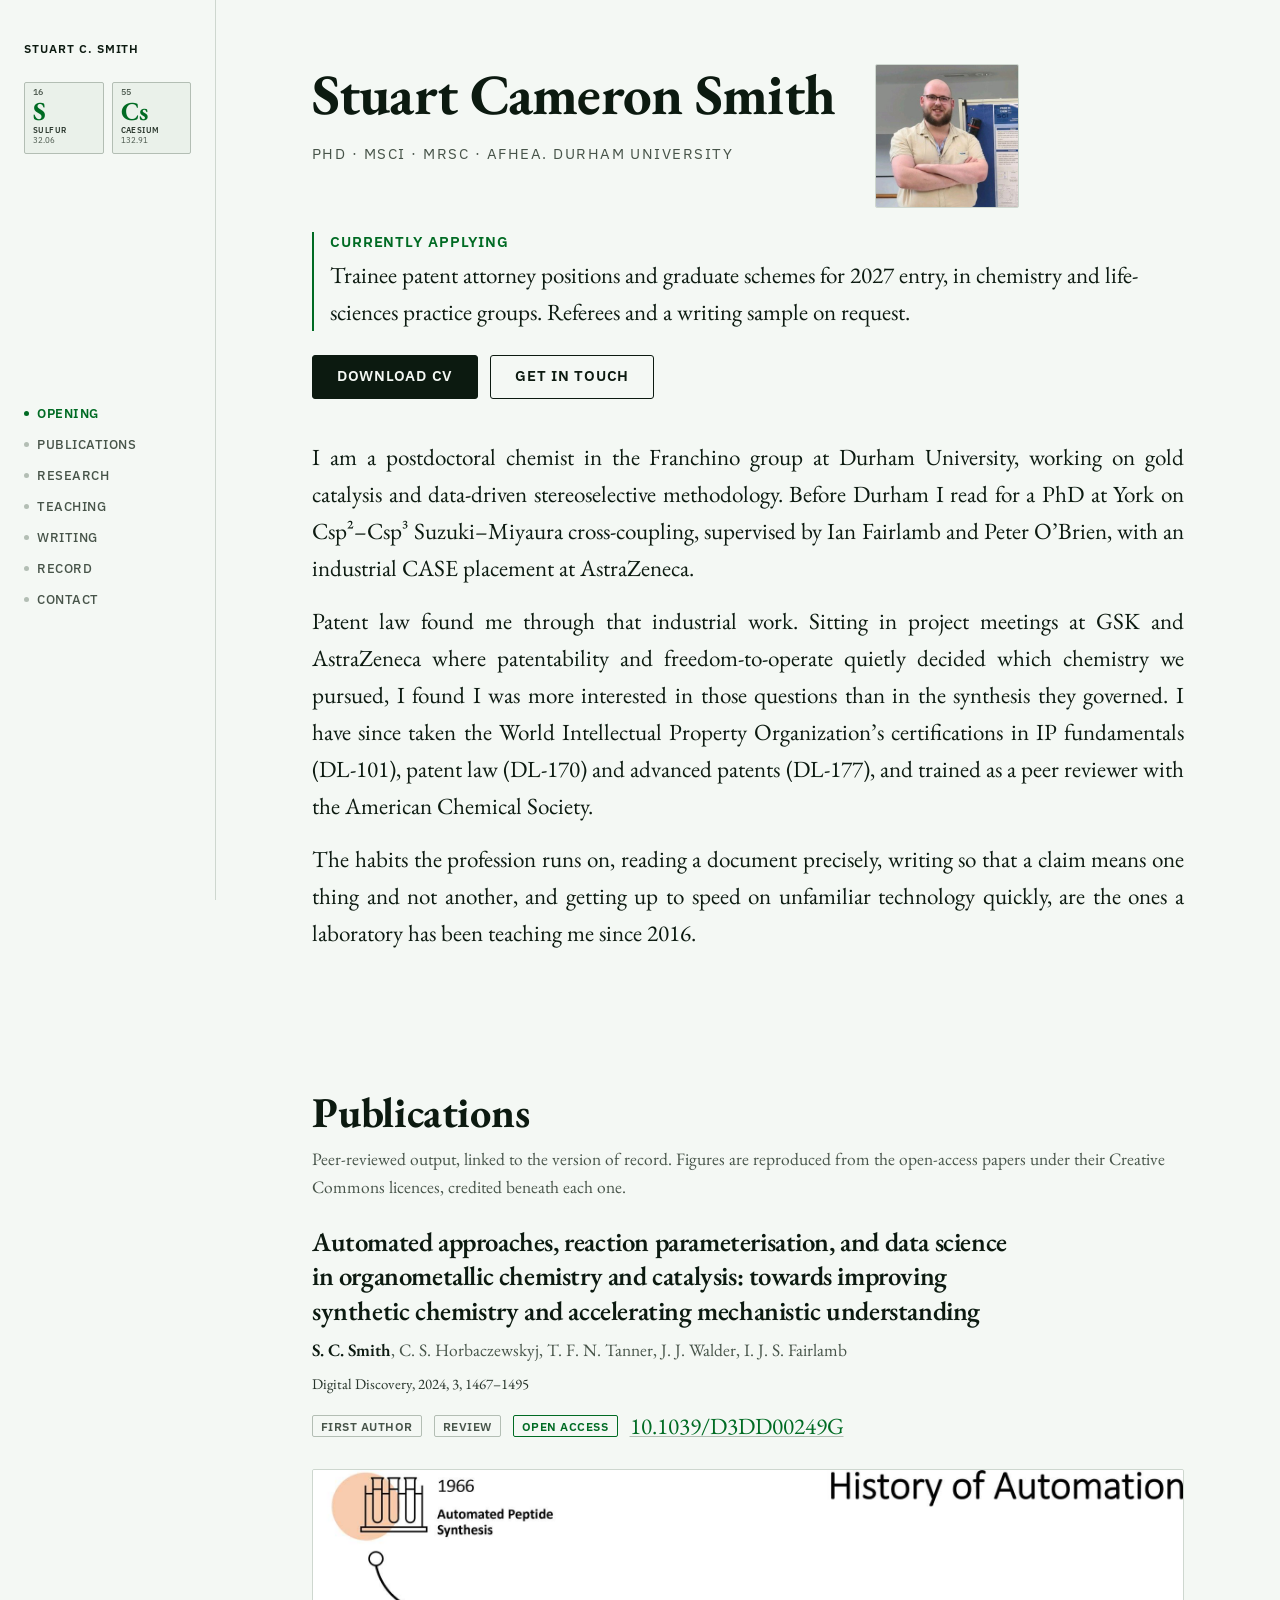
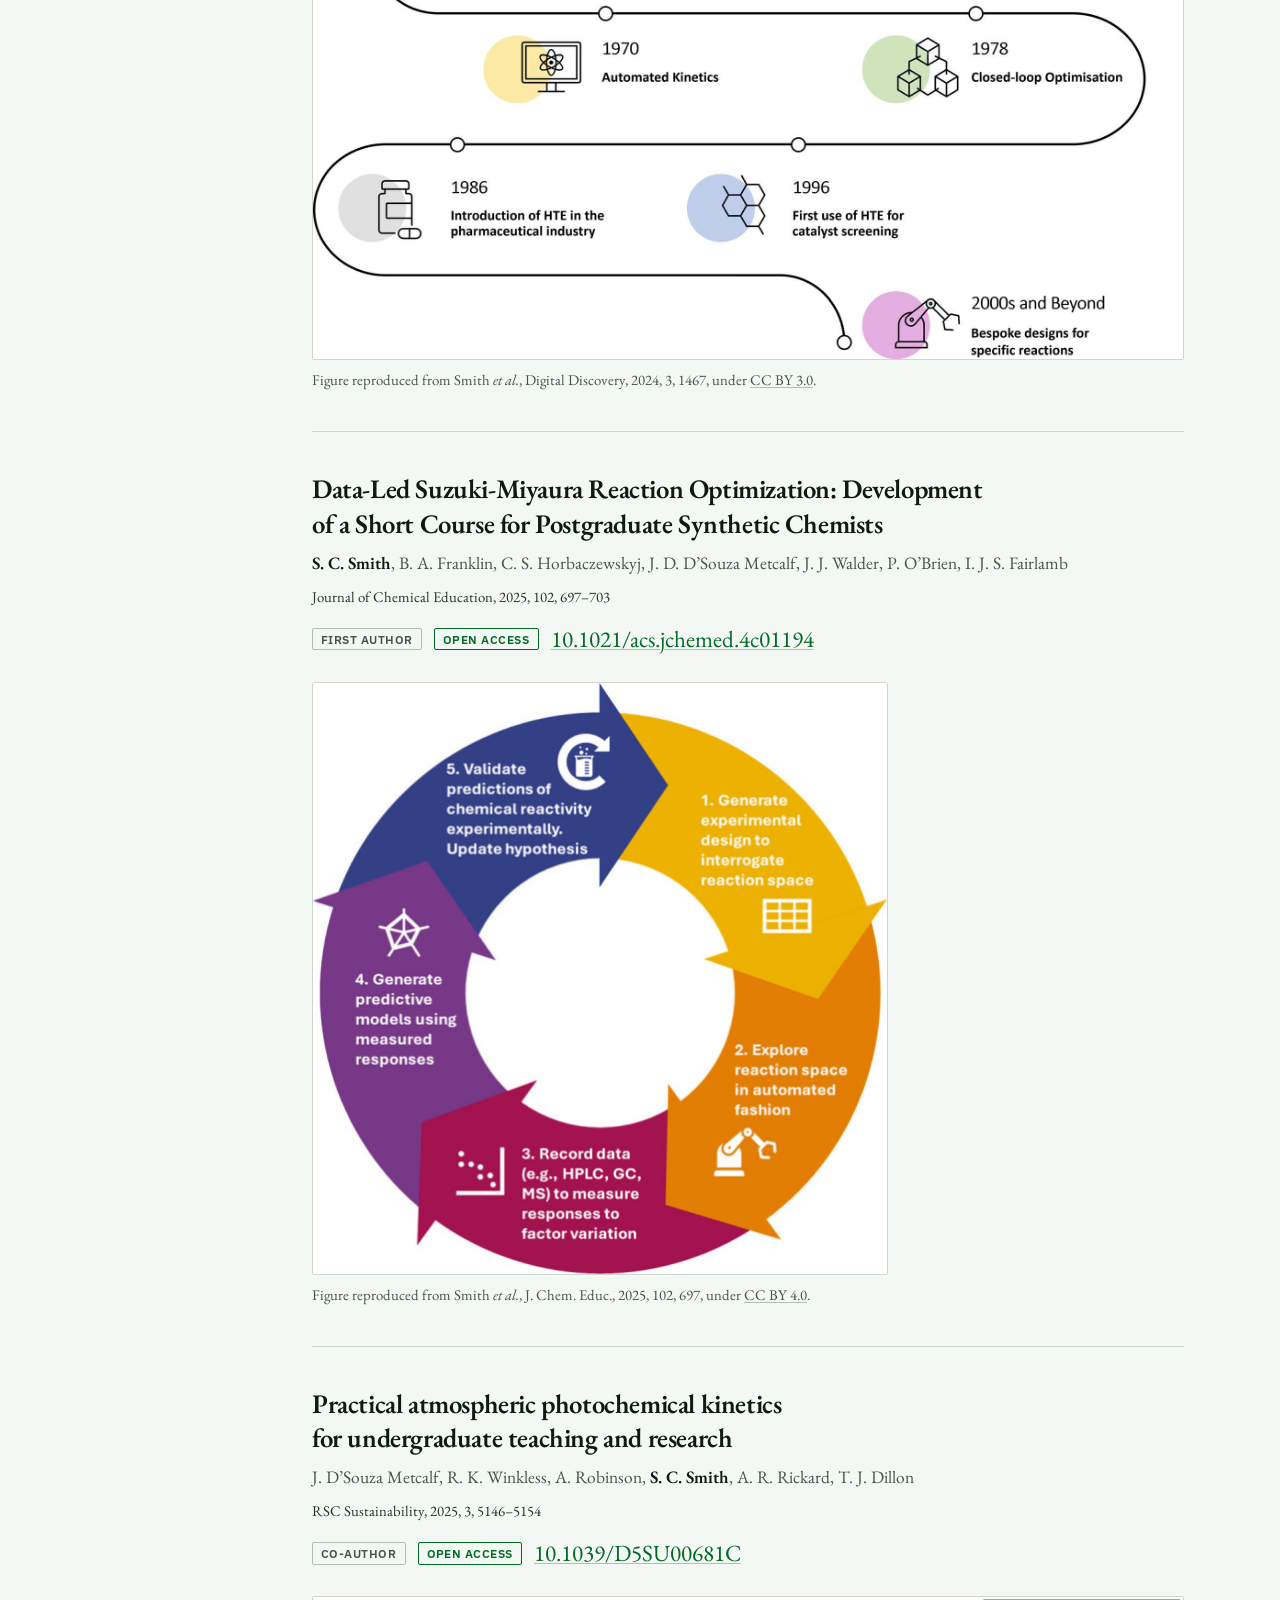
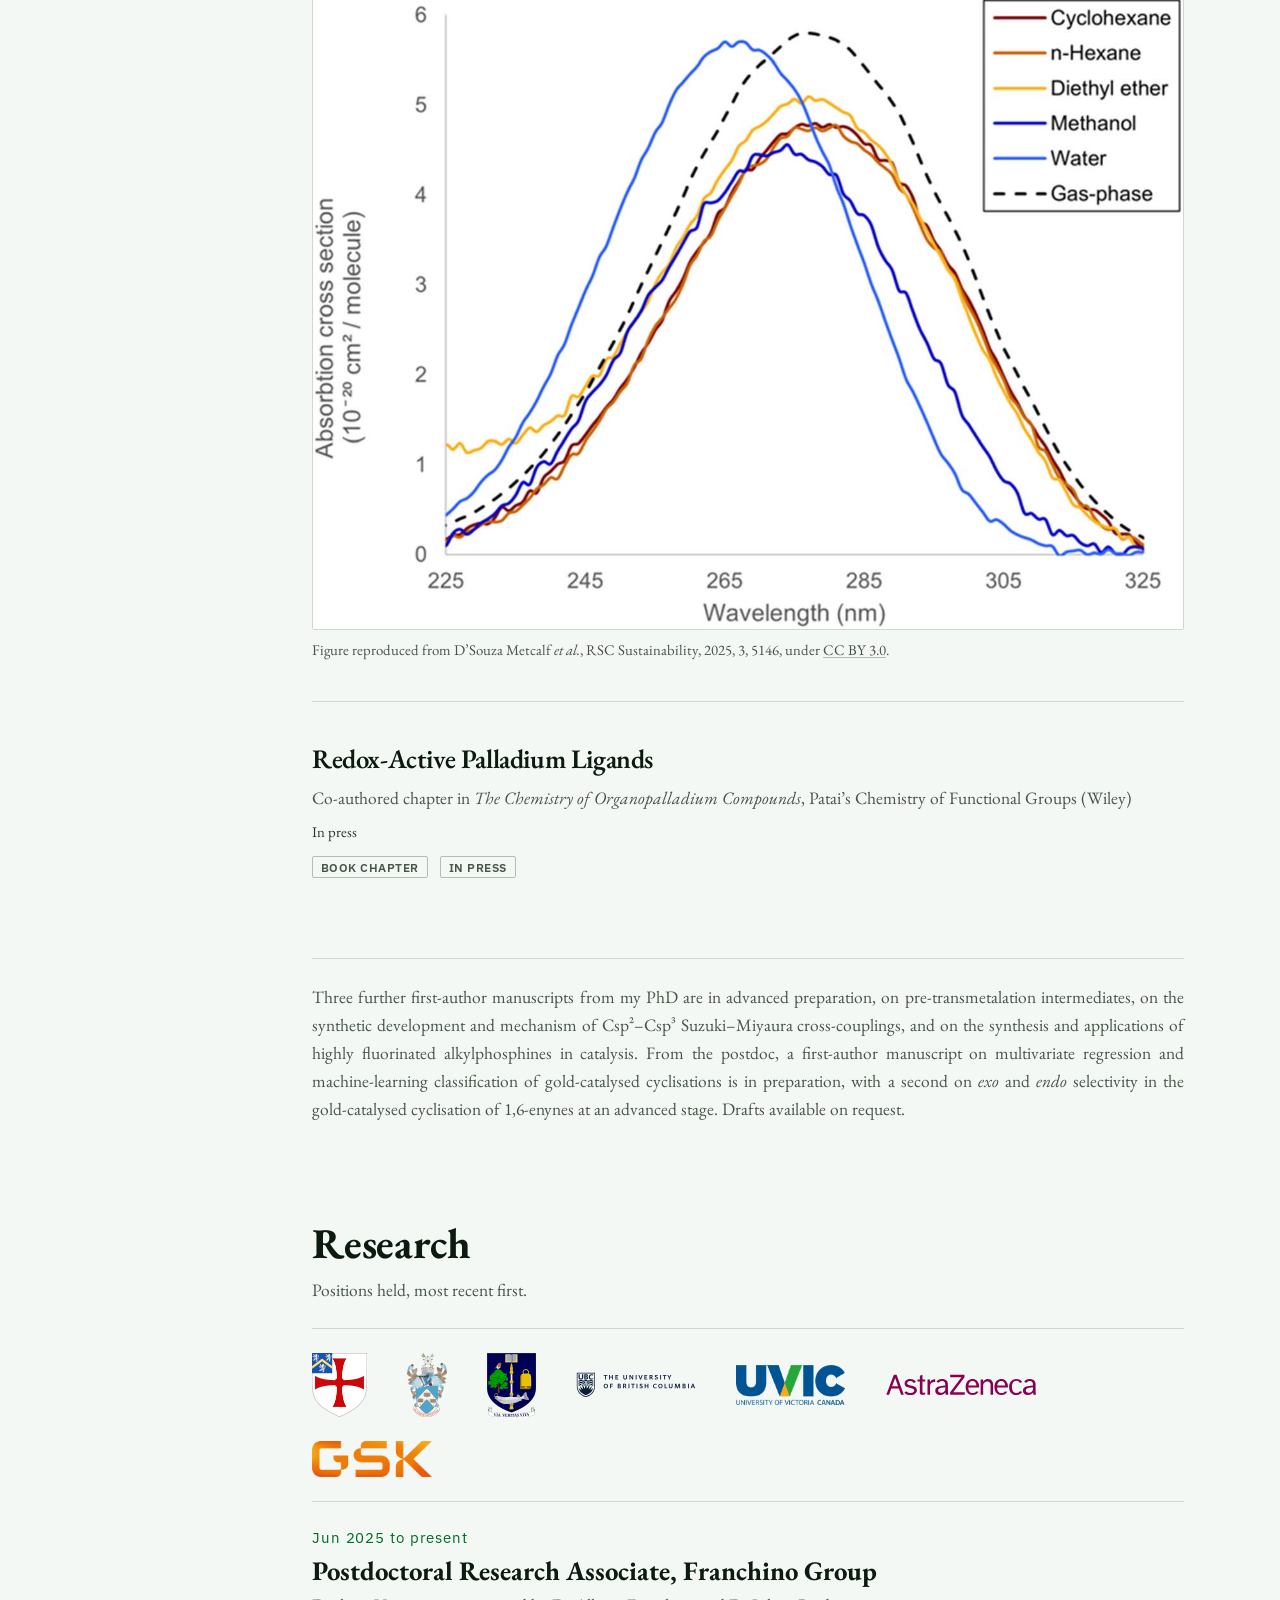
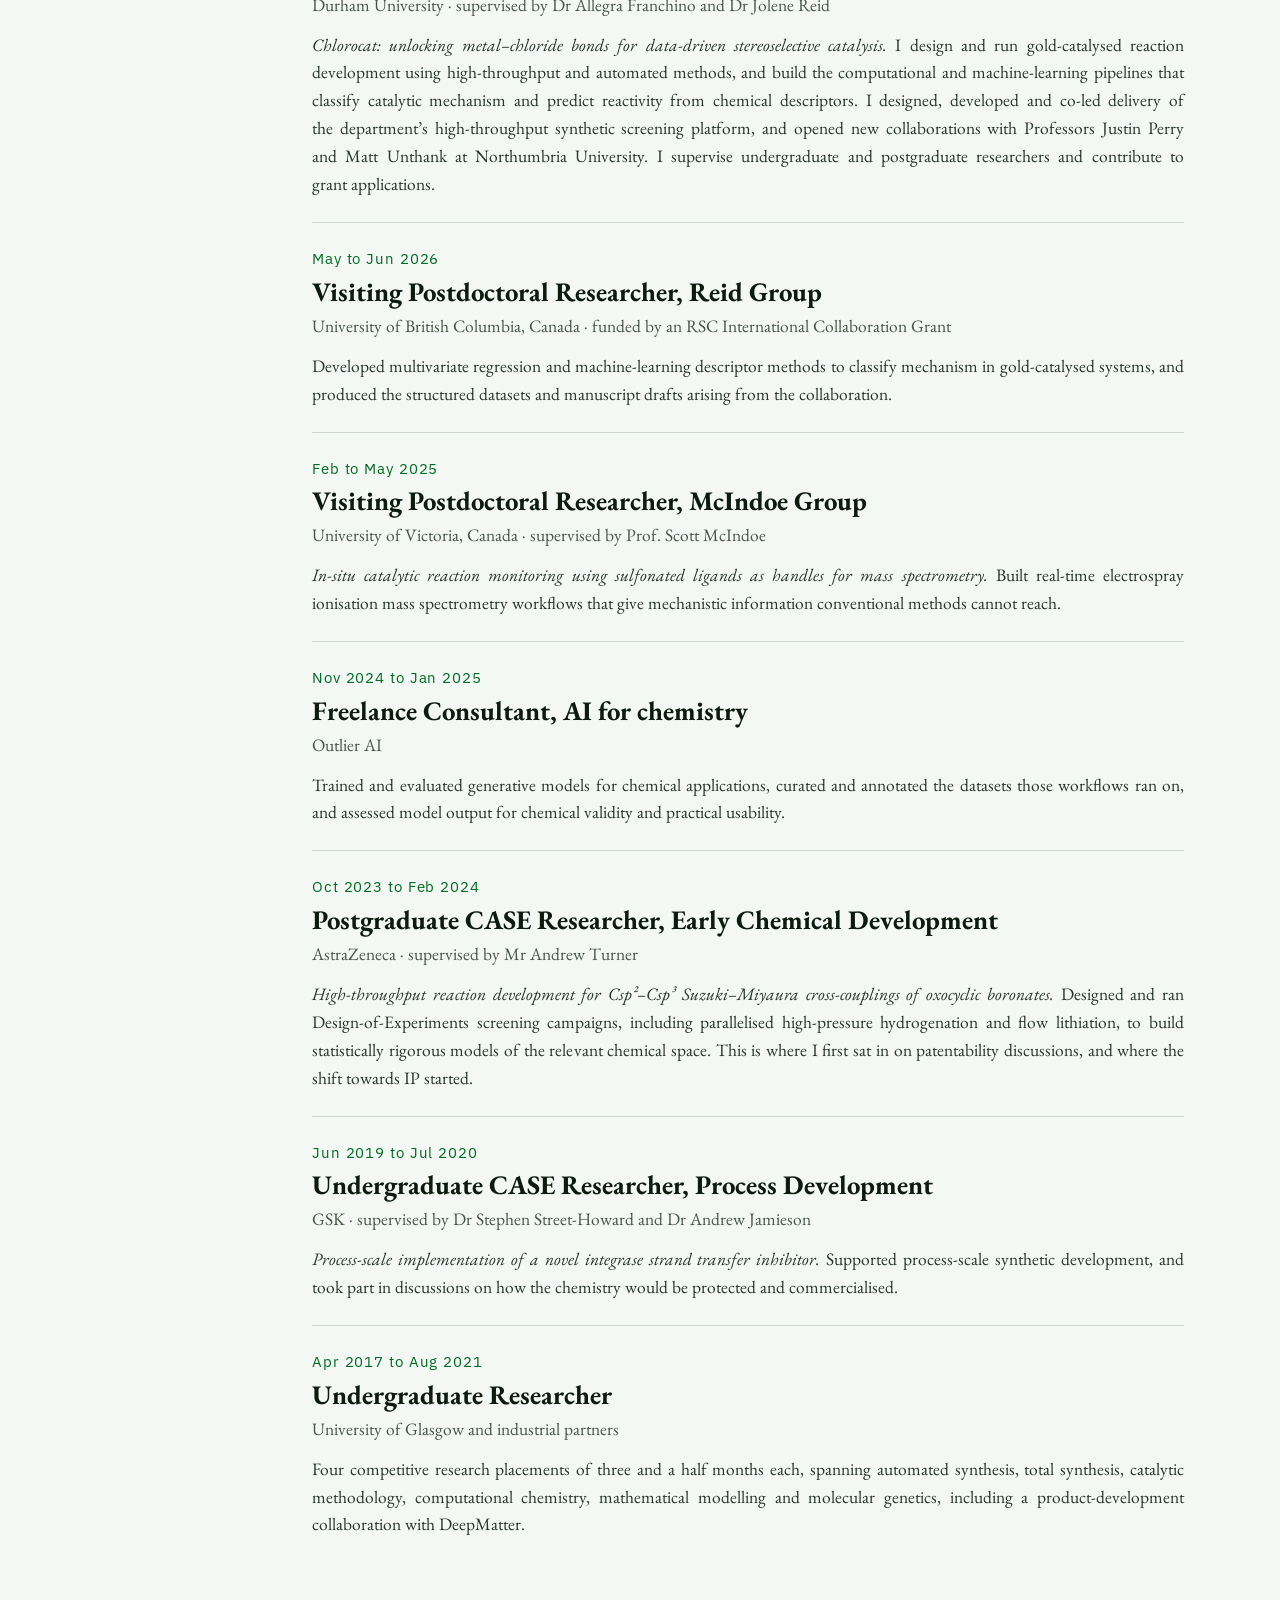
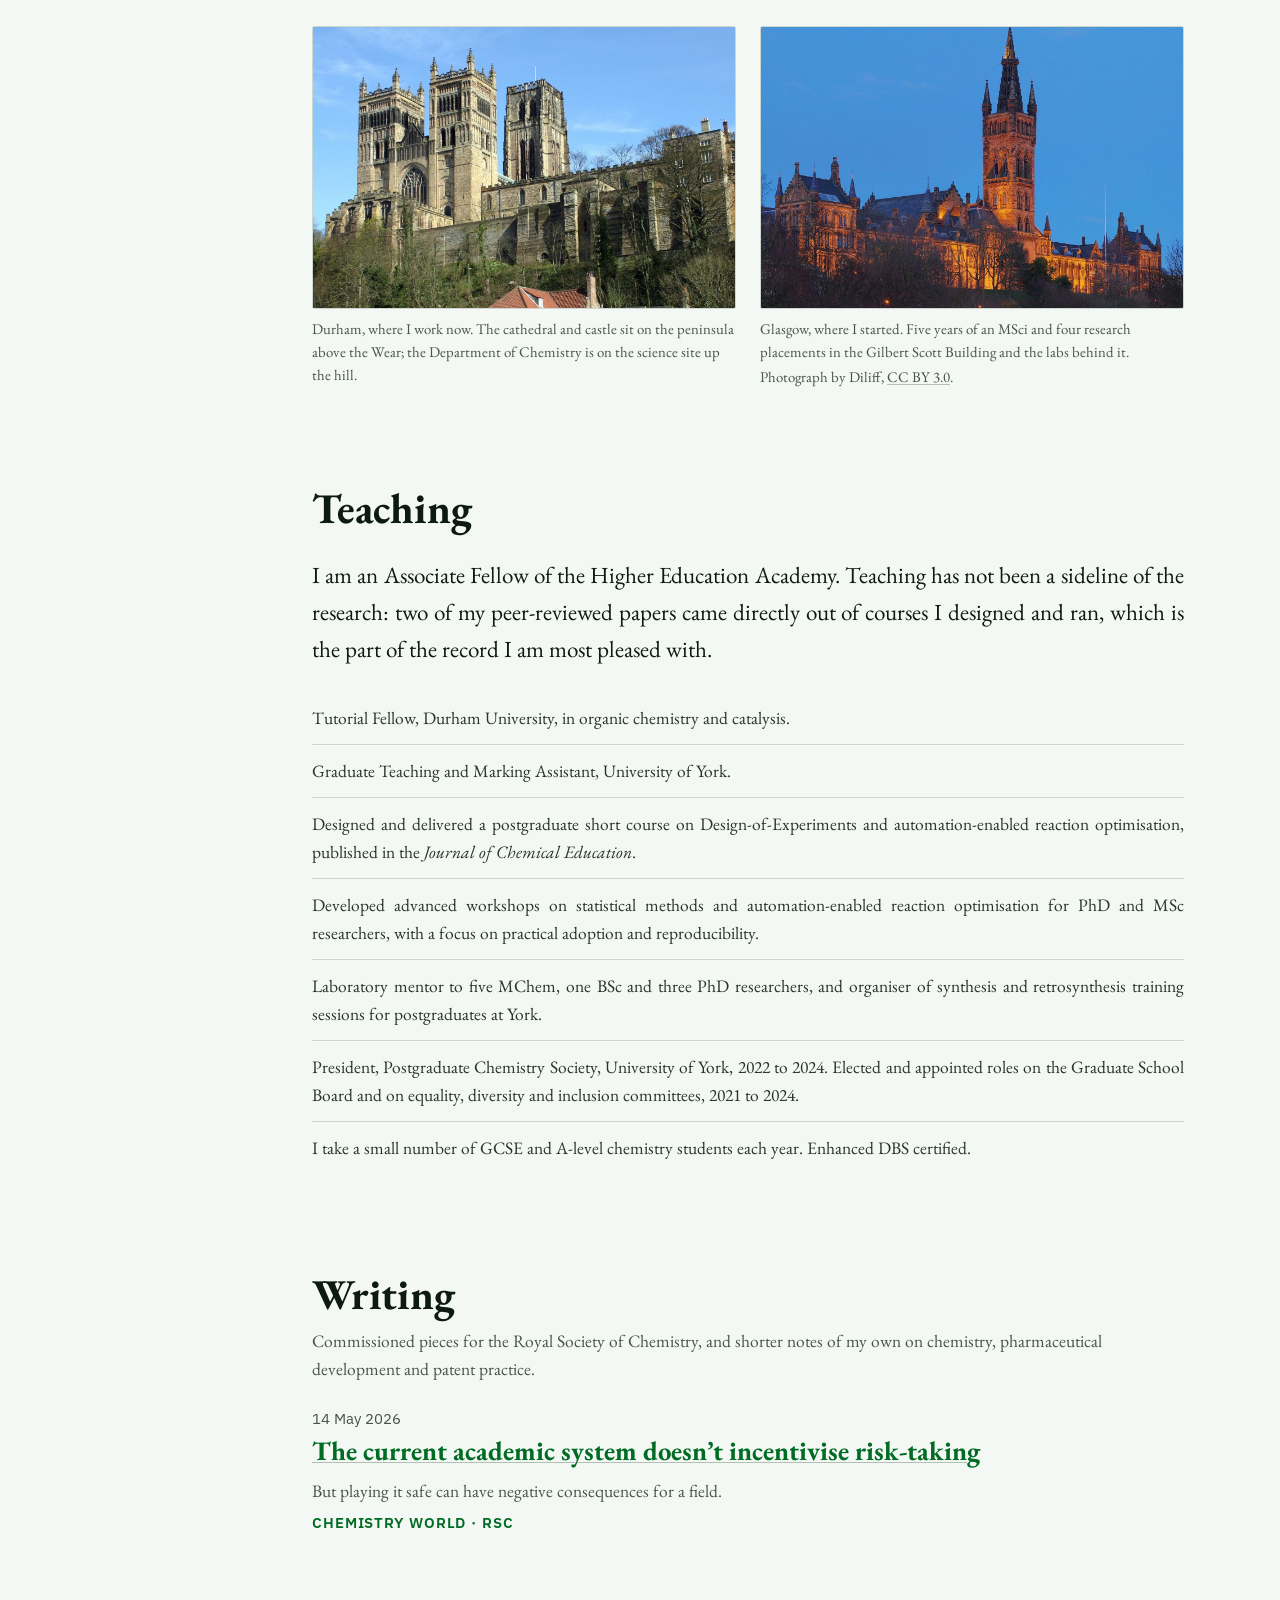
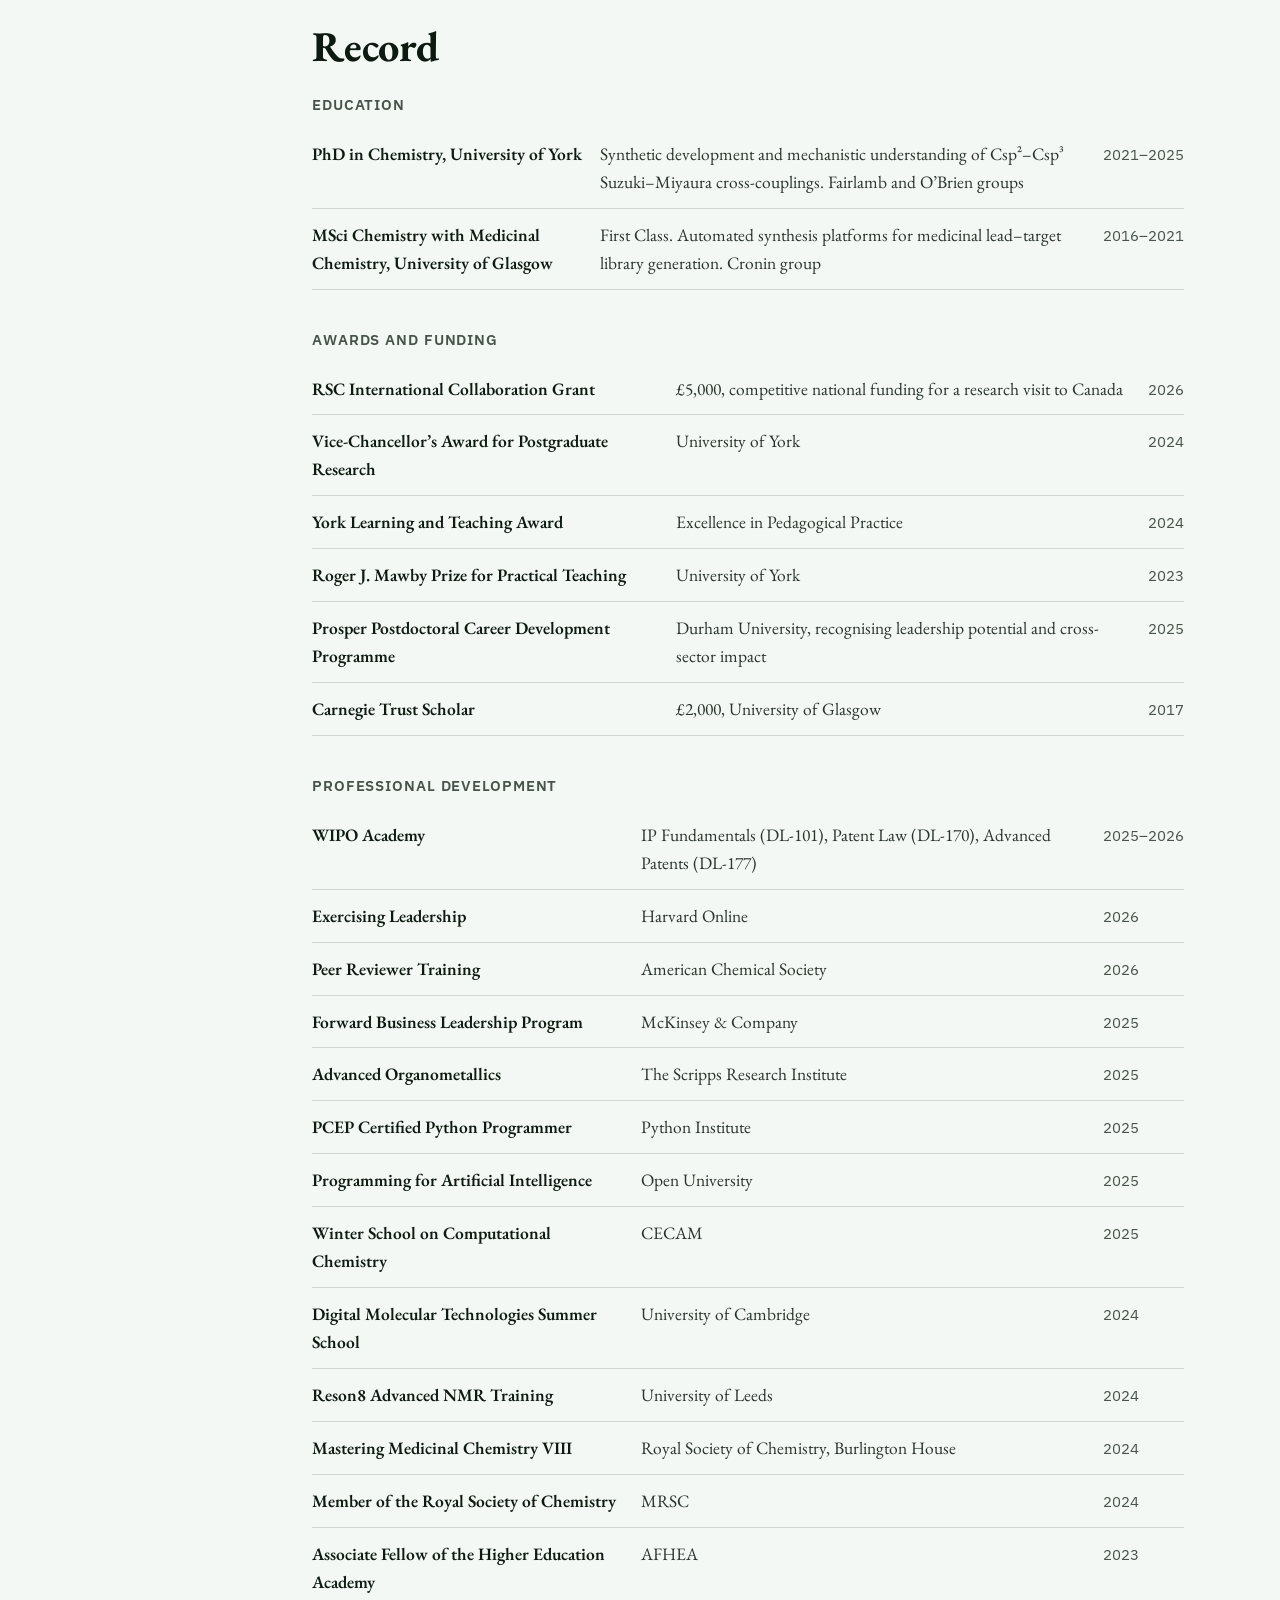
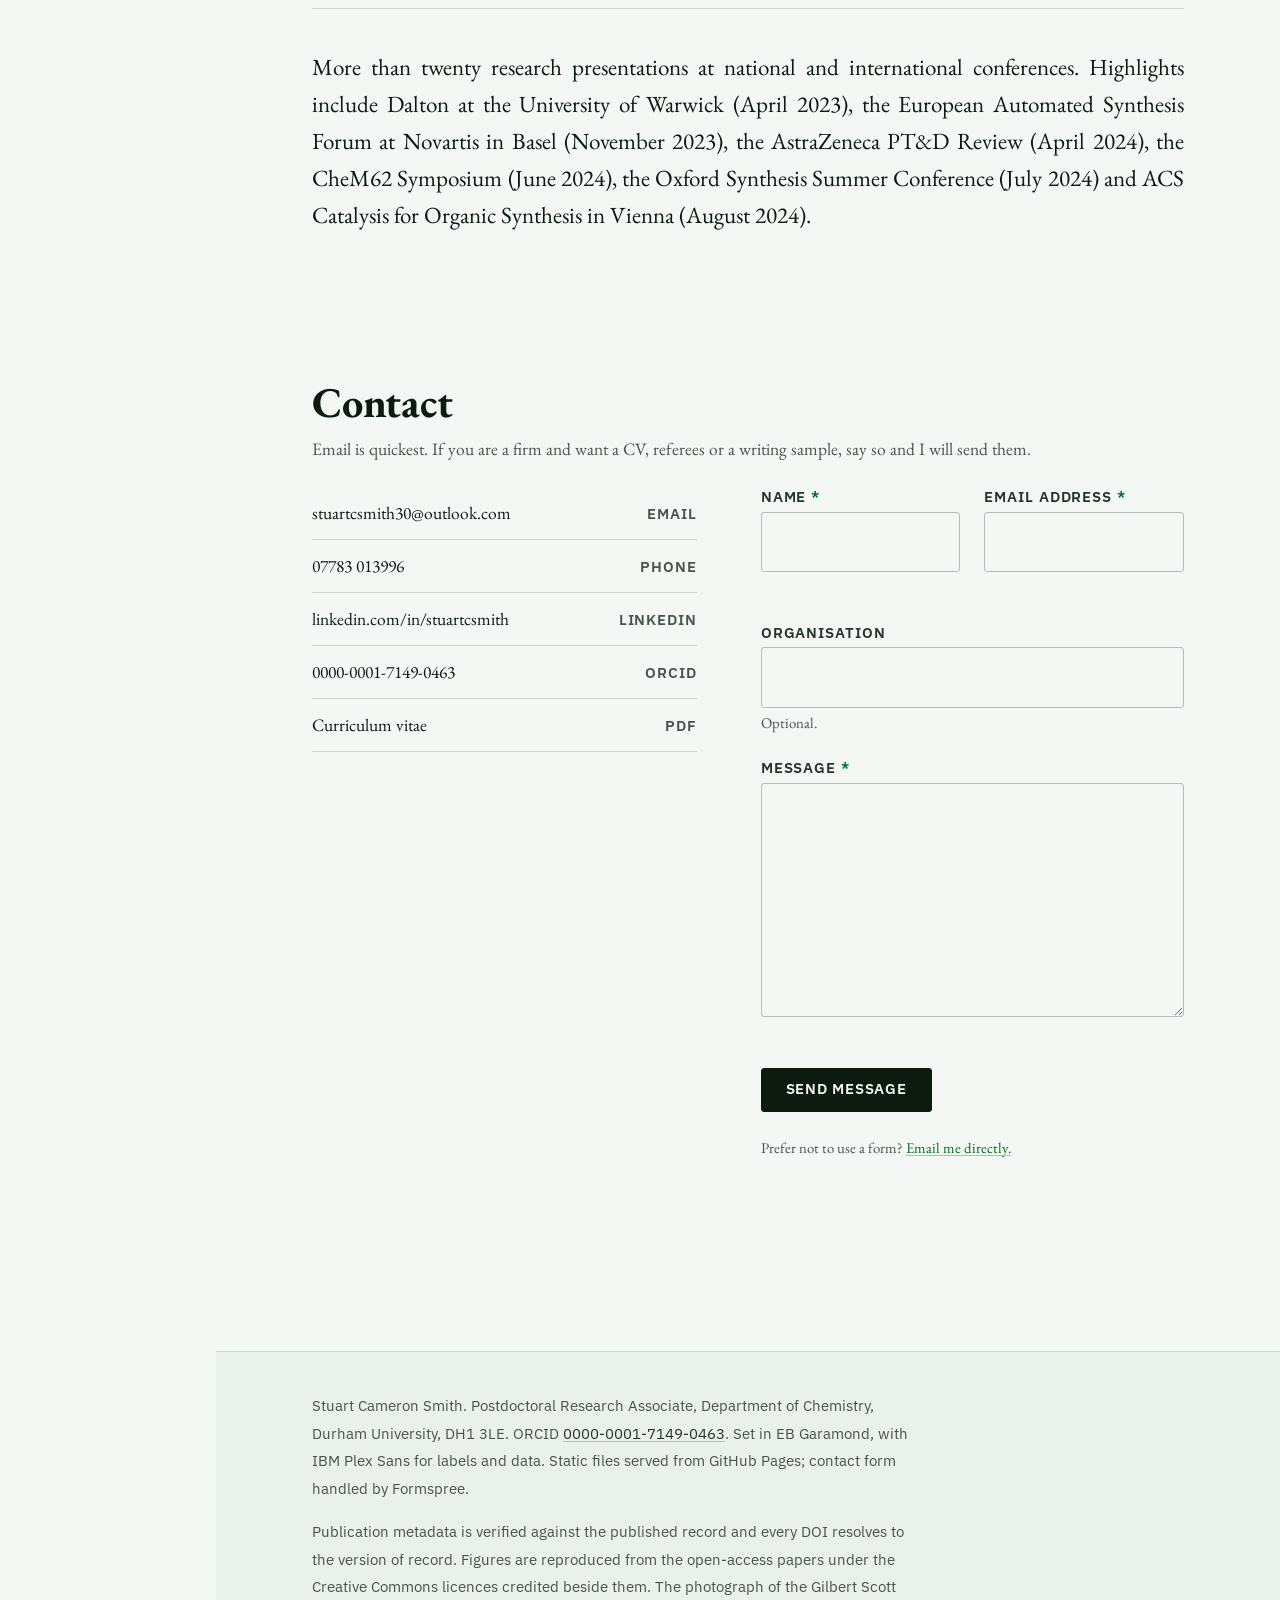
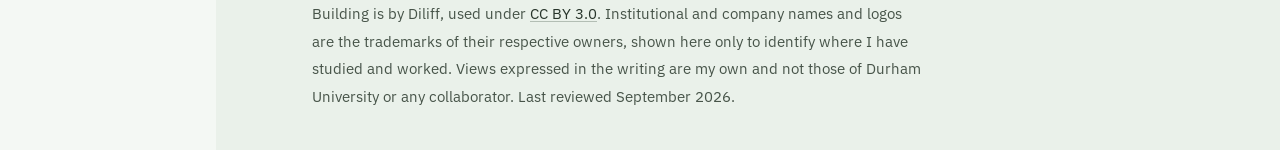
==== commit 2666e1c3: "Replace the carousel and masthead mark; tune scroll cost Figures return to the citation list where t" ====
--- a/index.html
+++ b/index.html
@@ -50,6 +50,20 @@
 <!-- Side-rail (desktop) -->
 <nav class="rail" aria-label="Sections">
   <a class="rail__mark" href="#opening">Stuart&nbsp;C.&nbsp;Smith</a>
+  <div class="mono" role="img" aria-label="Sulfur and caesium: the element symbols S and Cs">
+    <span class="el">
+      <span class="el__z">16</span>
+      <span class="el__sym">S</span>
+      <span class="el__name">Sulfur</span>
+      <span class="el__mass">32.06</span>
+    </span>
+    <span class="el">
+      <span class="el__z">55</span>
+      <span class="el__sym">Cs</span>
+      <span class="el__name">Caesium</span>
+      <span class="el__mass">132.91</span>
+    </span>
+  </div>
   <ul class="rail__list">
     <li><a class="rail__link" href="#opening"><span class="rail__dot" aria-hidden="true"></span>Opening</a></li>
     <li><a class="rail__link" href="#publications"><span class="rail__dot" aria-hidden="true"></span>Publications</a></li>
@@ -77,25 +91,6 @@
       <p class="open__creds">PhD · MSci · MRSC · AFHEA. Durham University</p>
     </div>
     <img class="portrait" src="assets/stuart-smith.jpg" alt="Stuart Cameron Smith" width="400" height="400" fetchpriority="high">
-    <svg class="mark" viewBox="0 0 380 150" role="img" aria-labelledby="mark-t" focusable="false">
-      <title id="mark-t">Carbon disulfide, S=C=S: a linear molecule whose three atoms share the initials Stuart Cameron Smith.</title>
-      <g class="mark__pairs" aria-hidden="true">
-        <circle cx="42" cy="42" r="3.4"/><circle cx="58" cy="42" r="3.4"/>
-        <circle cx="42" cy="108" r="3.4"/><circle cx="58" cy="108" r="3.4"/>
-        <circle cx="322" cy="42" r="3.4"/><circle cx="338" cy="42" r="3.4"/>
-        <circle cx="322" cy="108" r="3.4"/><circle cx="338" cy="108" r="3.4"/>
-      </g>
-      <g class="mark__bond" aria-hidden="true">
-        <line x1="88"  y1="67" x2="162" y2="67"/><line x1="88"  y1="83" x2="162" y2="83"/>
-        <line x1="218" y1="67" x2="292" y2="67"/><line x1="218" y1="83" x2="292" y2="83"/>
-      </g>
-      <g class="mark__atom" aria-hidden="true">
-        <text x="50"  y="75">S</text>
-        <text x="190" y="75">C</text>
-        <text x="330" y="75">S</text>
-      </g>
-      <text class="mark__cap" x="190" y="140" aria-hidden="true">carbon disulfide</text>
-    </svg>
   </div>
 
   <div class="seeking">
@@ -120,49 +115,6 @@
   <div class="sec__head">
     <h2>Publications</h2>
     <p class="sec__note">Peer-reviewed output, linked to the version of record. Figures are reproduced from the open-access papers under their Creative Commons licences, credited beneath each one.</p>
-  </div>
-
-  <div class="carousel" id="figures" aria-roledescription="carousel" aria-label="Figures from the published papers">
-    <div class="carousel__viewport">
-      <ul class="carousel__track">
-      <li class="slide" role="group" aria-roledescription="slide" aria-label="Figure 1 of 3">
-        <figure class="slide__fig">
-          <img src="assets/abstracts/digital-discovery-2024.jpg" alt="Timeline titled History of Automation, marking automated peptide synthesis in 1966, automated kinetics in 1970, closed-loop optimisation in 1978, high-throughput experimentation in pharmaceuticals in 1986, its first use for catalyst screening in 1996, and bespoke reaction-specific designs from the 2000s onward." width="1894" height="1066" loading="lazy">
-          <figcaption class="slide__cap">
-            <span class="slide__title">Automated approaches, reaction parameterisation, and data science in organometallic chemistry and catalysis</span>
-            <span class="slide__meta">Digital Discovery, 2024, 3, 1467 · <a class="lnk" href="https://doi.org/10.1039/D3DD00249G" rel="noopener">10.1039/D3DD00249G</a></span>
-            <span class="slide__credit">Reproduced under <a href="https://creativecommons.org/licenses/by/3.0/" rel="noopener license">CC BY 3.0</a>.</span>
-          </figcaption>
-        </figure>
-      </li>
-      <li class="slide" role="group" aria-roledescription="slide" aria-label="Figure 2 of 3">
-        <figure class="slide__fig">
-          <img src="assets/abstracts/jchemed-2025.jpg" alt="Five-stage cycle: generate an experimental design to interrogate reaction space, explore that space in automated fashion, record data by HPLC, GC or MS, generate predictive models from the measured responses, then validate the predictions experimentally and update the hypothesis." width="576" height="593" loading="lazy">
-          <figcaption class="slide__cap">
-            <span class="slide__title">Data-Led Suzuki-Miyaura Reaction Optimization: Development of a Short Course for Postgraduate Synthetic Chemists</span>
-            <span class="slide__meta">J. Chem. Educ., 2025, 102, 697 · <a class="lnk" href="https://doi.org/10.1021/acs.jchemed.4c01194" rel="noopener">10.1021/acs.jchemed.4c01194</a></span>
-            <span class="slide__credit">Reproduced under <a href="https://creativecommons.org/licenses/by/4.0/" rel="noopener license">CC BY 4.0</a>.</span>
-          </figcaption>
-        </figure>
-      </li>
-      <li class="slide" role="group" aria-roledescription="slide" aria-label="Figure 3 of 3">
-        <figure class="slide__fig">
-          <img src="assets/abstracts/rsc-sustainability-2025.jpg" alt="Absorption cross-section plotted against wavelength from 225 to 325 nanometres for a carbonyl compound in cyclohexane, n-hexane, diethyl ether, methanol and water, compared with the gas-phase spectrum." width="1361" height="988" loading="lazy">
-          <figcaption class="slide__cap">
-            <span class="slide__title">Practical atmospheric photochemical kinetics for undergraduate teaching and research</span>
-            <span class="slide__meta">RSC Sustainability, 2025, 3, 5146 · <a class="lnk" href="https://doi.org/10.1039/D5SU00681C" rel="noopener">10.1039/D5SU00681C</a></span>
-            <span class="slide__credit">Reproduced under <a href="https://creativecommons.org/licenses/by/3.0/" rel="noopener license">CC BY 3.0</a>.</span>
-          </figcaption>
-        </figure>
-      </li>
-      </ul>
-    </div>
-    <div class="carousel__bar">
-      <button class="carousel__btn" type="button" data-step="-1" aria-controls="figures" aria-label="Previous figure">&#8592;</button>
-      <p class="carousel__status" role="status" aria-live="polite">Figure 1 of 3</p>
-      <button class="carousel__btn" type="button" data-step="1" aria-controls="figures" aria-label="Next figure">&#8594;</button>
-      <button class="carousel__toggle" type="button" aria-controls="figures" aria-pressed="false">Pause</button>
-    </div>
   </div>
 
   <ol class="pubs">
@@ -177,6 +129,10 @@
         <span class="tag tag--oa">Open access</span>
         <a class="lnk" href="https://doi.org/10.1039/D3DD00249G" rel="noopener">10.1039/D3DD00249G</a>
       </div>
+      <figure class="pub__fig">
+        <img src="assets/abstracts/digital-discovery-2024.jpg" alt="Timeline titled History of Automation, marking automated peptide synthesis in 1966, automated kinetics in 1970, closed-loop optimisation in 1978, high-throughput experimentation in pharmaceuticals in 1986, its first use for catalyst screening in 1996, and bespoke reaction-specific designs from the 2000s onward." width="1894" height="1066" loading="lazy">
+        <figcaption class="pub__credit">Figure reproduced from Smith <em>et al.</em>, Digital Discovery, 2024, 3, 1467, under <a href="https://creativecommons.org/licenses/by/3.0/" rel="noopener license">CC BY 3.0</a>.</figcaption>
+      </figure>
     </li>
 
     <li class="pub">
@@ -188,6 +144,10 @@
         <span class="tag tag--oa">Open access</span>
         <a class="lnk" href="https://doi.org/10.1021/acs.jchemed.4c01194" rel="noopener">10.1021/acs.jchemed.4c01194</a>
       </div>
+      <figure class="pub__fig">
+        <img src="assets/abstracts/jchemed-2025.jpg" alt="Five-stage cycle: generate an experimental design to interrogate reaction space, explore that space in automated fashion, record data by HPLC, GC or MS, generate predictive models from the measured responses, then validate the predictions experimentally and update the hypothesis." width="576" height="593" loading="lazy">
+        <figcaption class="pub__credit">Figure reproduced from Smith <em>et al.</em>, J. Chem. Educ., 2025, 102, 697, under <a href="https://creativecommons.org/licenses/by/4.0/" rel="noopener license">CC BY 4.0</a>.</figcaption>
+      </figure>
     </li>
 
     <li class="pub">
@@ -199,6 +159,10 @@
         <span class="tag tag--oa">Open access</span>
         <a class="lnk" href="https://doi.org/10.1039/D5SU00681C" rel="noopener">10.1039/D5SU00681C</a>
       </div>
+      <figure class="pub__fig">
+        <img src="assets/abstracts/rsc-sustainability-2025.jpg" alt="Absorption cross-section plotted against wavelength from 225 to 325 nanometres for a carbonyl compound in cyclohexane, n-hexane, diethyl ether, methanol and water, compared with the gas-phase spectrum." width="1361" height="988" loading="lazy">
+        <figcaption class="pub__credit">Figure reproduced from D&#8217;Souza Metcalf <em>et al.</em>, RSC Sustainability, 2025, 3, 5146, under <a href="https://creativecommons.org/licenses/by/3.0/" rel="noopener license">CC BY 3.0</a>.</figcaption>
+      </figure>
     </li>
 
     <li class="pub">
--- a/site.css
+++ b/site.css
@@ -23,7 +23,6 @@
   font-weight: 400;
   line-height: 1.6;
   font-optical-sizing: auto;
-  text-rendering: optimizeLegibility;
   -webkit-font-smoothing: antialiased;
   padding-inline-end: env(safe-area-inset-right);
 }
@@ -823,139 +822,34 @@
 }
 
 /* ====================================================================
-   Masthead mark: carbon disulfide, S=C=S
-   ==================================================================== */
-
-.mark {
-  margin-inline-start: auto;
-  align-self: center;
-  width: clamp(11rem, 17vw, 19rem);
-  height: auto;
-  flex: 0 1 auto;
-}
-.mark__atom text {
-  font-family: var(--font-display);
-  font-size: 58px;
-  font-weight: 600;
-  text-anchor: middle;
-  dominant-baseline: middle;
-  fill: var(--color-ink);
-}
-.mark__bond line {
-  stroke: var(--color-accent);
-  stroke-width: 3;
-  stroke-linecap: round;
-}
-.mark__pairs circle { fill: var(--color-rule-2); }
-.mark__cap {
-  font-family: var(--font-ui);
-  font-size: 15px;
-  font-weight: 500;
-  letter-spacing: 0.14em;
-  text-anchor: middle;
-  text-transform: uppercase;
-  fill: var(--color-muted);
-}
-@media (max-width: 47.99rem) { .mark { display: none; } }
-
-/* ====================================================================
-   Figure carousel
-   ==================================================================== */
-
-.carousel { margin-block-end: var(--space-2xl); }
-
-.carousel__viewport { overflow: hidden; }
-
-.carousel__track {
-  list-style: none;
-  display: flex;
-  transition: transform var(--dur-long) var(--ease-in-out);
-}
-.slide {
-  flex: 0 0 100%;
+   Rail monogram: sulfur and caesium as periodic-table cells
+   ==================================================================== */
+
+.mono {
+  display: none;
+  gap: var(--space-xs);
+  margin-block-start: var(--space-lg);
+}
+.el {
+  flex: 1 1 0;
   min-width: 0;
-  display: flex;
-  justify-content: center;
-}
-.slide[hidden] { display: none; }
-
-.slide__fig {
-  margin: 0;
-  display: flex;
-  flex-direction: column;
-  align-items: flex-start;
-  gap: var(--space-md);
-  width: 100%;
-}
-.slide__fig img {
-  display: block;
-  max-width: 100%;
-  max-height: 24rem;      /* keeps the frame from jumping between slides */
-  width: auto;
-  height: auto;
-  margin-inline: auto;
-  border: var(--rule-hair) solid var(--color-rule);
+  display: grid;
+  gap: 1px;
+  padding: var(--space-2xs) var(--space-xs) var(--space-xs);
+  border: var(--rule-hair) solid var(--color-rule-2);
   border-radius: var(--radius-sm);
-}
-.slide__cap { display: grid; gap: var(--space-2xs); }
-.slide__title {
-  font-family: var(--font-display);
-  font-size: var(--text-md);
-  font-weight: 600;
-  line-height: 1.3;
-}
-.slide__meta   { font-size: var(--text-sm); color: var(--color-ink-2); }
-.slide__credit { font-size: var(--text-xs); color: var(--color-muted); }
-.slide__credit a {
-  color: var(--color-muted);
-  text-decoration: underline;
-  text-decoration-color: var(--color-rule-2);
-  text-underline-offset: 2px;
-  white-space: nowrap;
-}
-
-.carousel__bar {
-  display: flex;
-  align-items: center;
-  gap: var(--space-md);
-  margin-block-start: var(--space-lg);
-  padding-block-start: var(--space-md);
-  border-block-start: var(--rule-hair) solid var(--color-rule);
-}
-.carousel__btn,
-.carousel__toggle {
-  display: inline-flex;
-  align-items: center;
-  justify-content: center;
-  min-height: 2.75rem;
-  border: var(--rule-hair) solid var(--color-rule-2);
-  border-radius: var(--radius-md);
-  background: var(--color-paper);
-  color: var(--color-ink);
-  font-family: var(--font-ui);
-  font-size: 0.8125rem;
-  font-weight: 600;
-  letter-spacing: 0.04em;
-  line-height: 1;
-  cursor: pointer;
-  white-space: nowrap;
-  transition: background-color var(--dur-micro) var(--ease-out),
-              border-color var(--dur-micro) var(--ease-out);
-}
-.carousel__btn { min-width: 2.75rem; font-size: 1rem; }
-.carousel__toggle { margin-inline-start: auto; padding-inline: var(--space-md); text-transform: uppercase; }
-@media (hover: hover) and (pointer: fine) {
-  .carousel__btn:hover, .carousel__toggle:hover { background: var(--color-paper-3); border-color: var(--color-ink-2); }
-}
-.carousel__btn:active, .carousel__toggle:active { background: var(--color-rule); }
-.carousel__btn[disabled] { opacity: 0.55; cursor: not-allowed; }
-.carousel__status {
-  font-family: var(--font-ui);
-  font-size: var(--text-xs);
-  font-variant-numeric: tabular-nums;
-  color: var(--color-muted);
-  white-space: nowrap;
-}
+  background: var(--color-paper-2);
+  font-family: var(--font-ui);
+  line-height: 1.1;
+  text-align: start;
+}
+.el__z    { font-size: 0.5625rem; font-weight: 500; color: var(--color-muted); font-variant-numeric: tabular-nums; }
+.el__sym  { font-family: var(--font-display); font-size: 1.625rem; font-weight: 700; color: var(--color-accent); line-height: 1.05; }
+.el__name { font-size: 0.5rem; font-weight: 600; letter-spacing: 0.06em; text-transform: uppercase; color: var(--color-ink-2); overflow-wrap: anywhere; }
+.el__mass { font-size: 0.5rem; color: var(--color-muted); font-variant-numeric: tabular-nums; }
+
+@media (min-width: 60rem) { .mono { display: flex; } }
+
 
 /* ====================================================================
    Section reveal. Applied only when JS is running, so the page is never
@@ -968,8 +862,8 @@
     /* The opening never hides: it is the first thing a reader sees, and it
        must not depend on a script running to become visible. */
     opacity: 0;
-    transform: translateY(12px);
-    transition: opacity 600ms var(--ease-out), transform 600ms var(--ease-out);
+    transform: translateY(8px);
+    transition: opacity 450ms var(--ease-out), transform 450ms var(--ease-out);
   }
   .js-reveal .sec.is-in,
   .js-reveal .sec--open { opacity: 1; transform: none; }
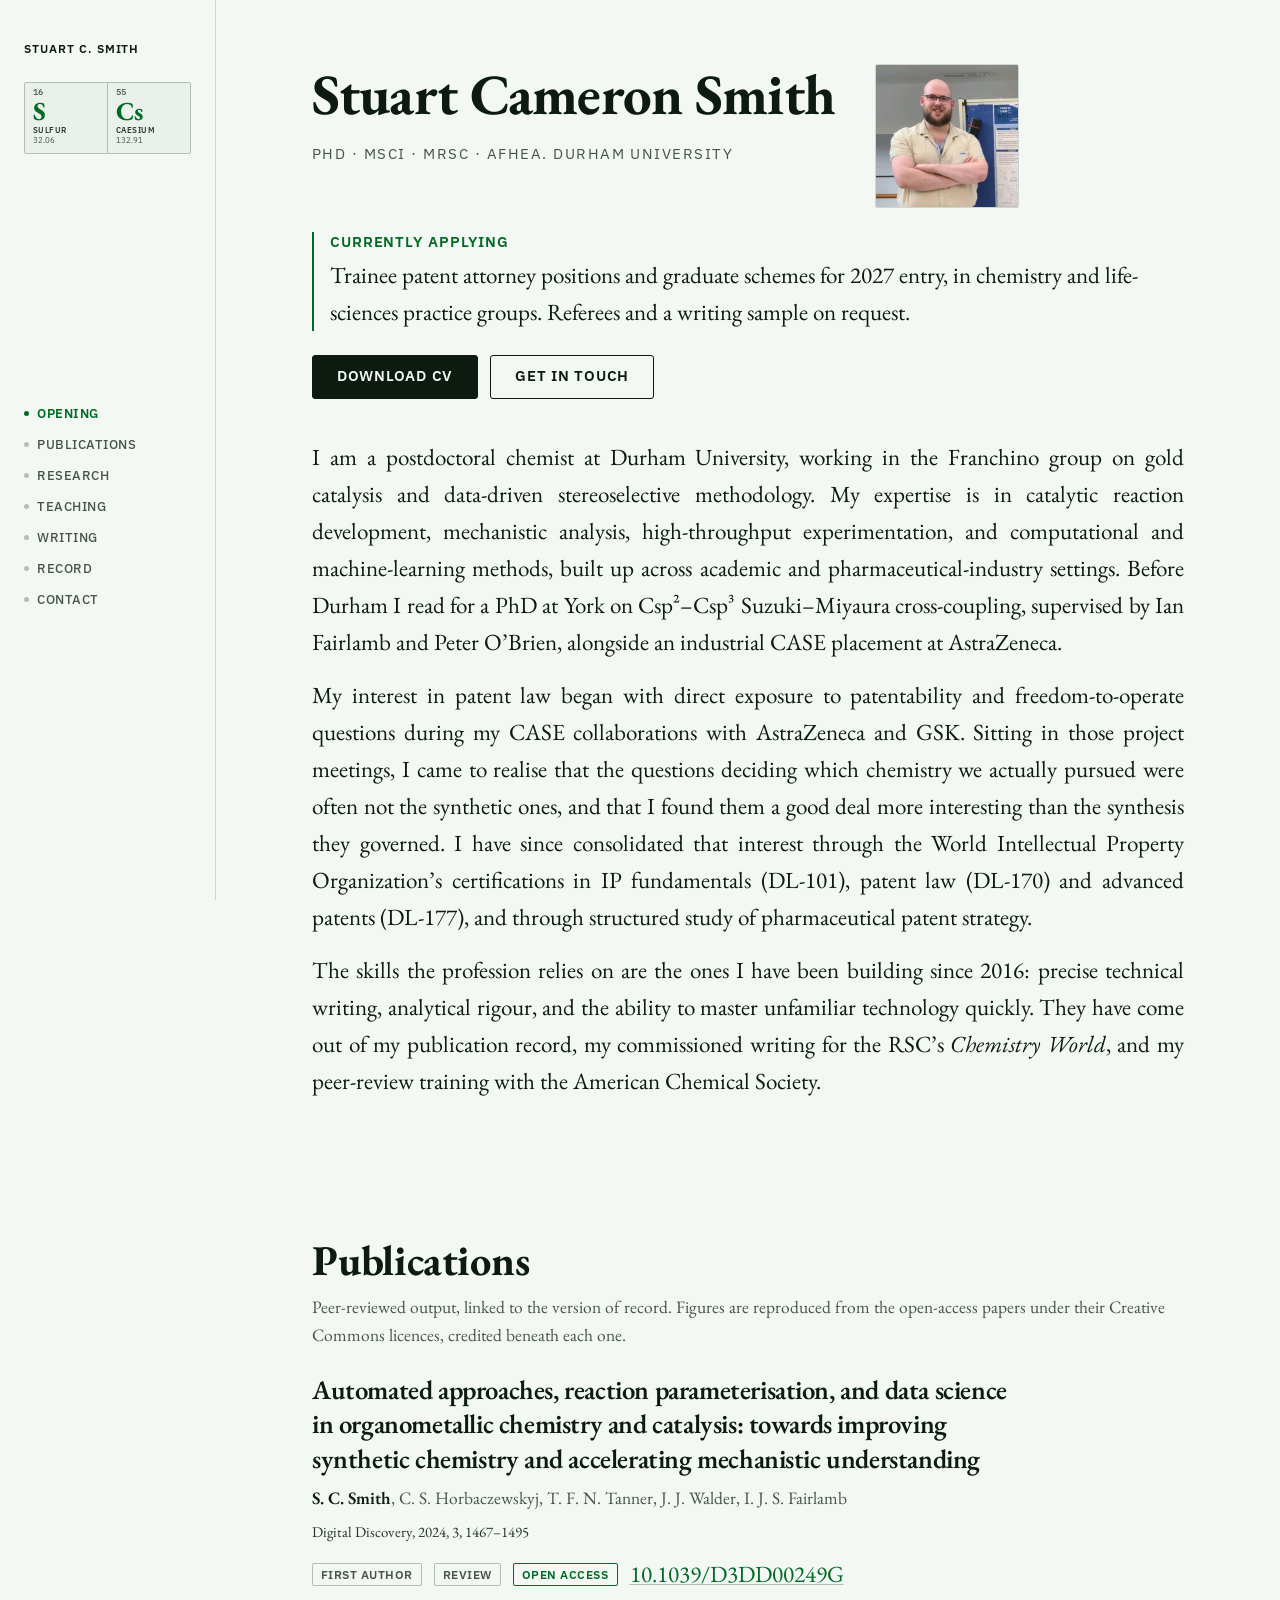
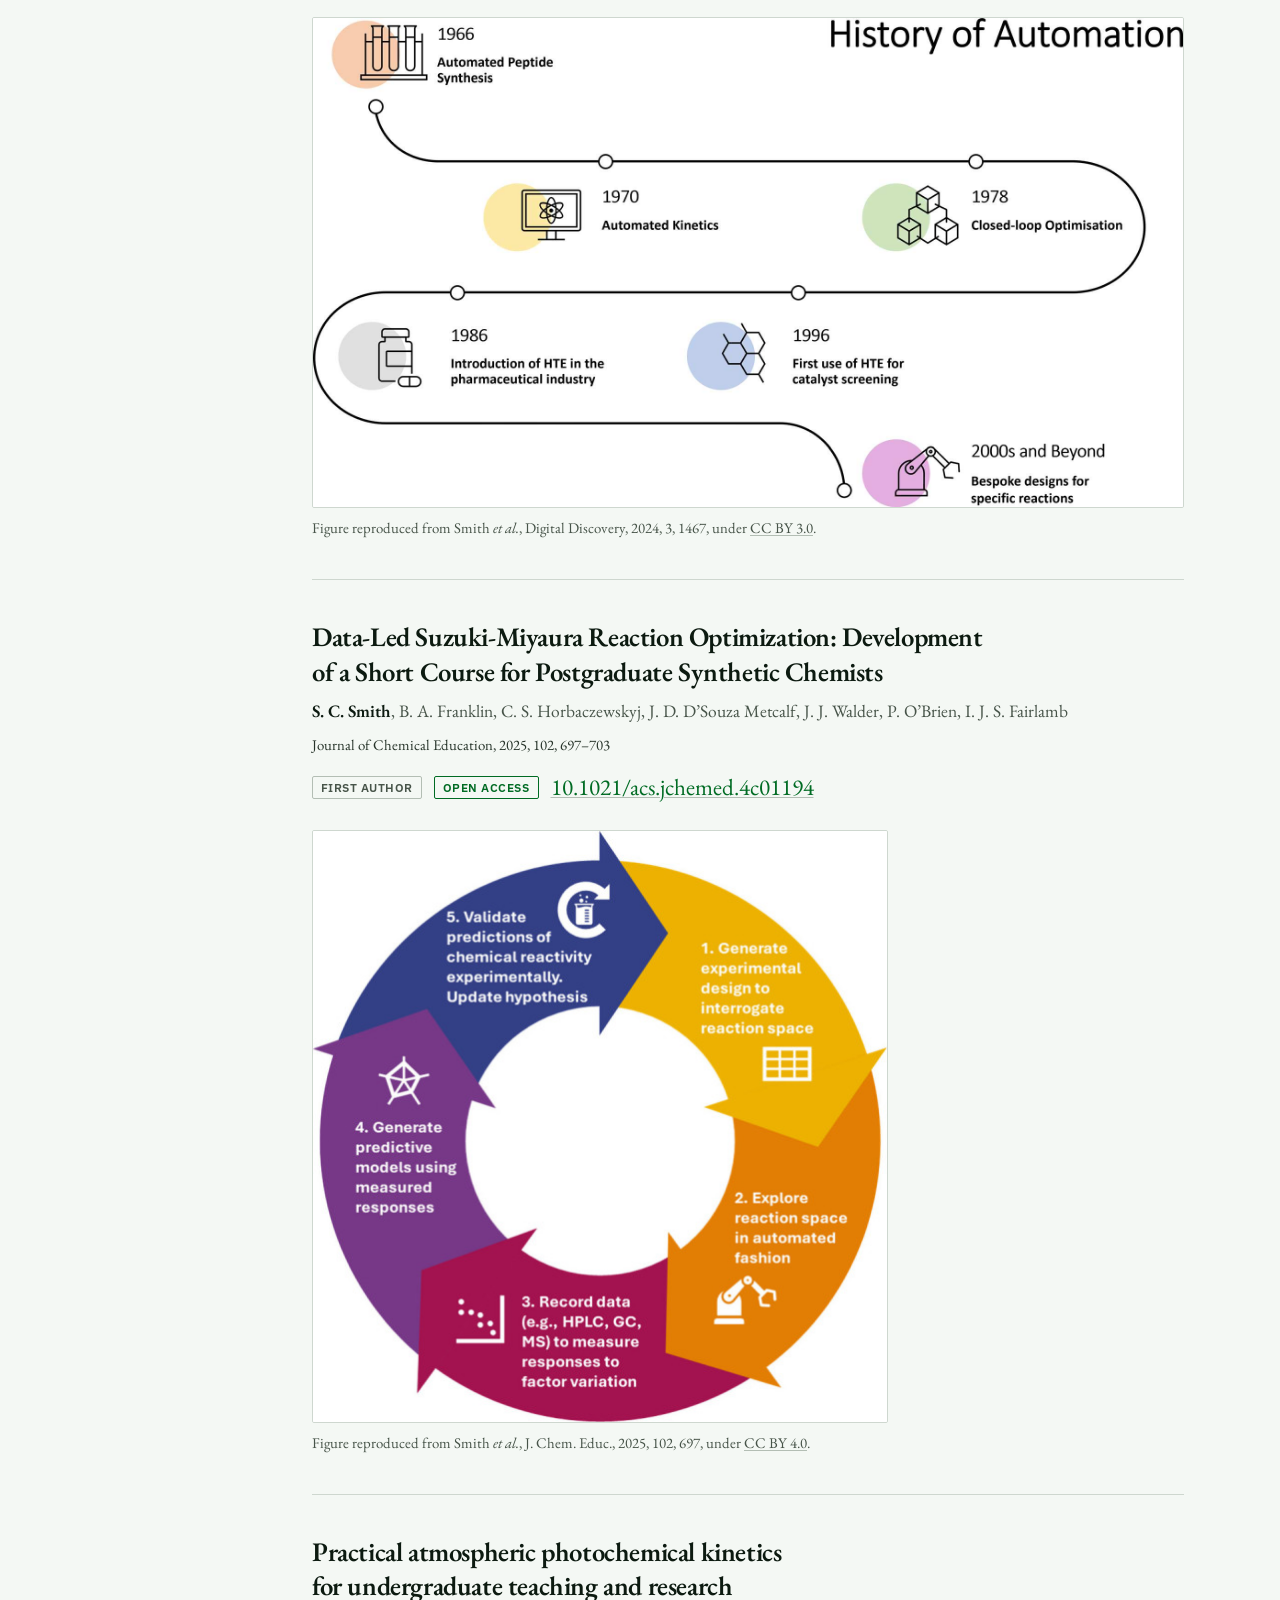
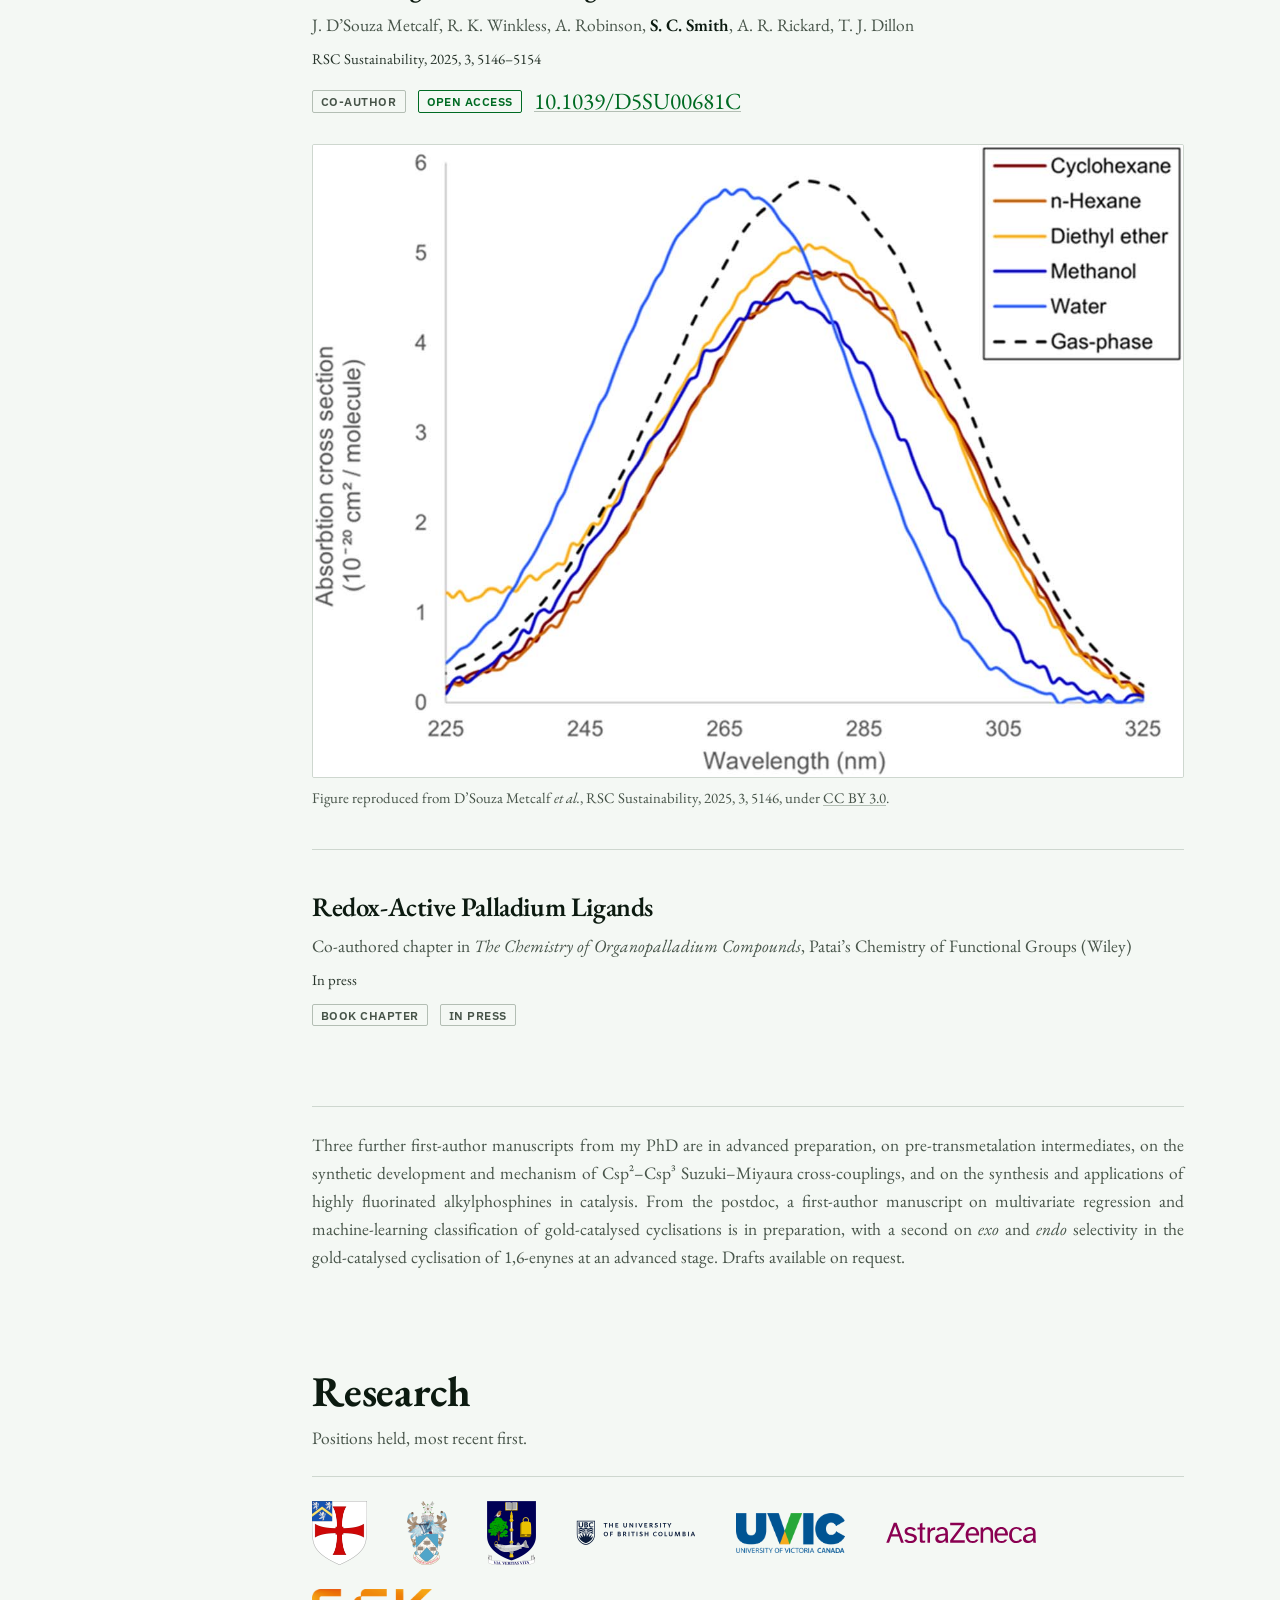
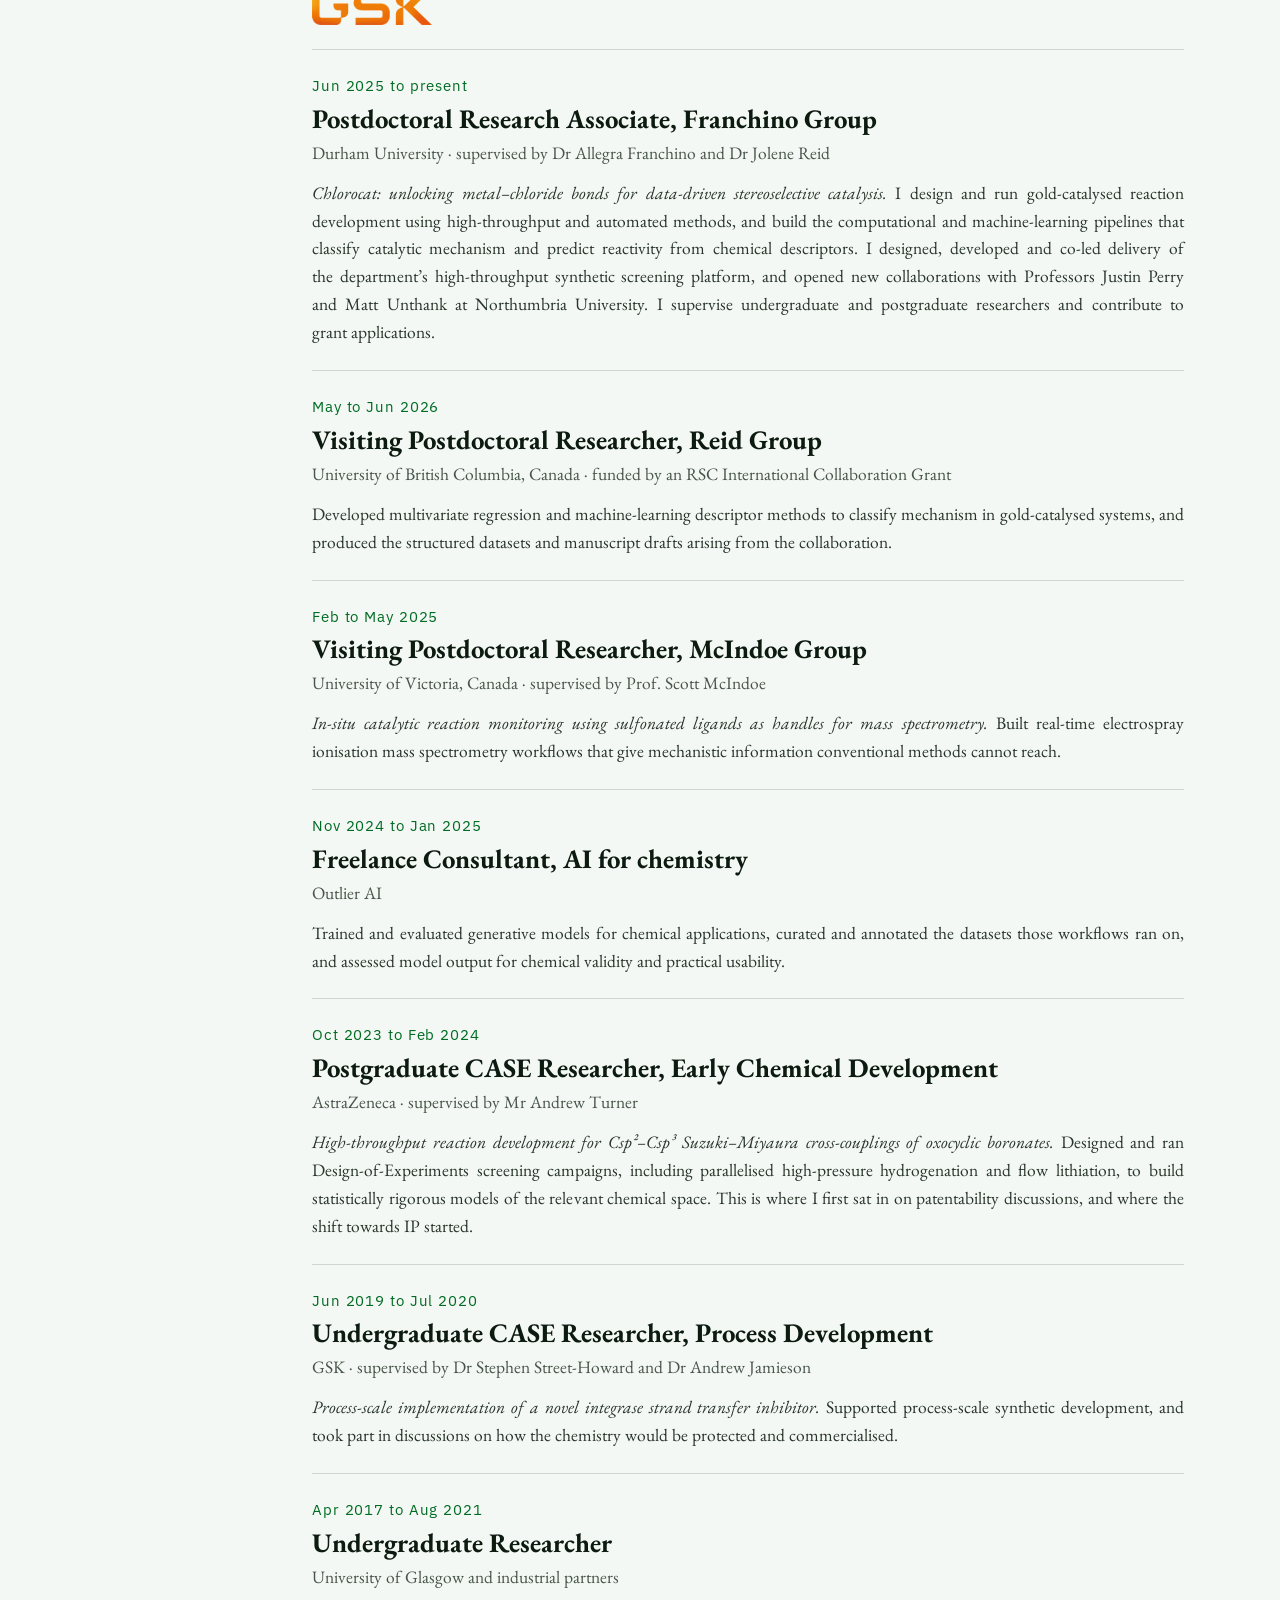
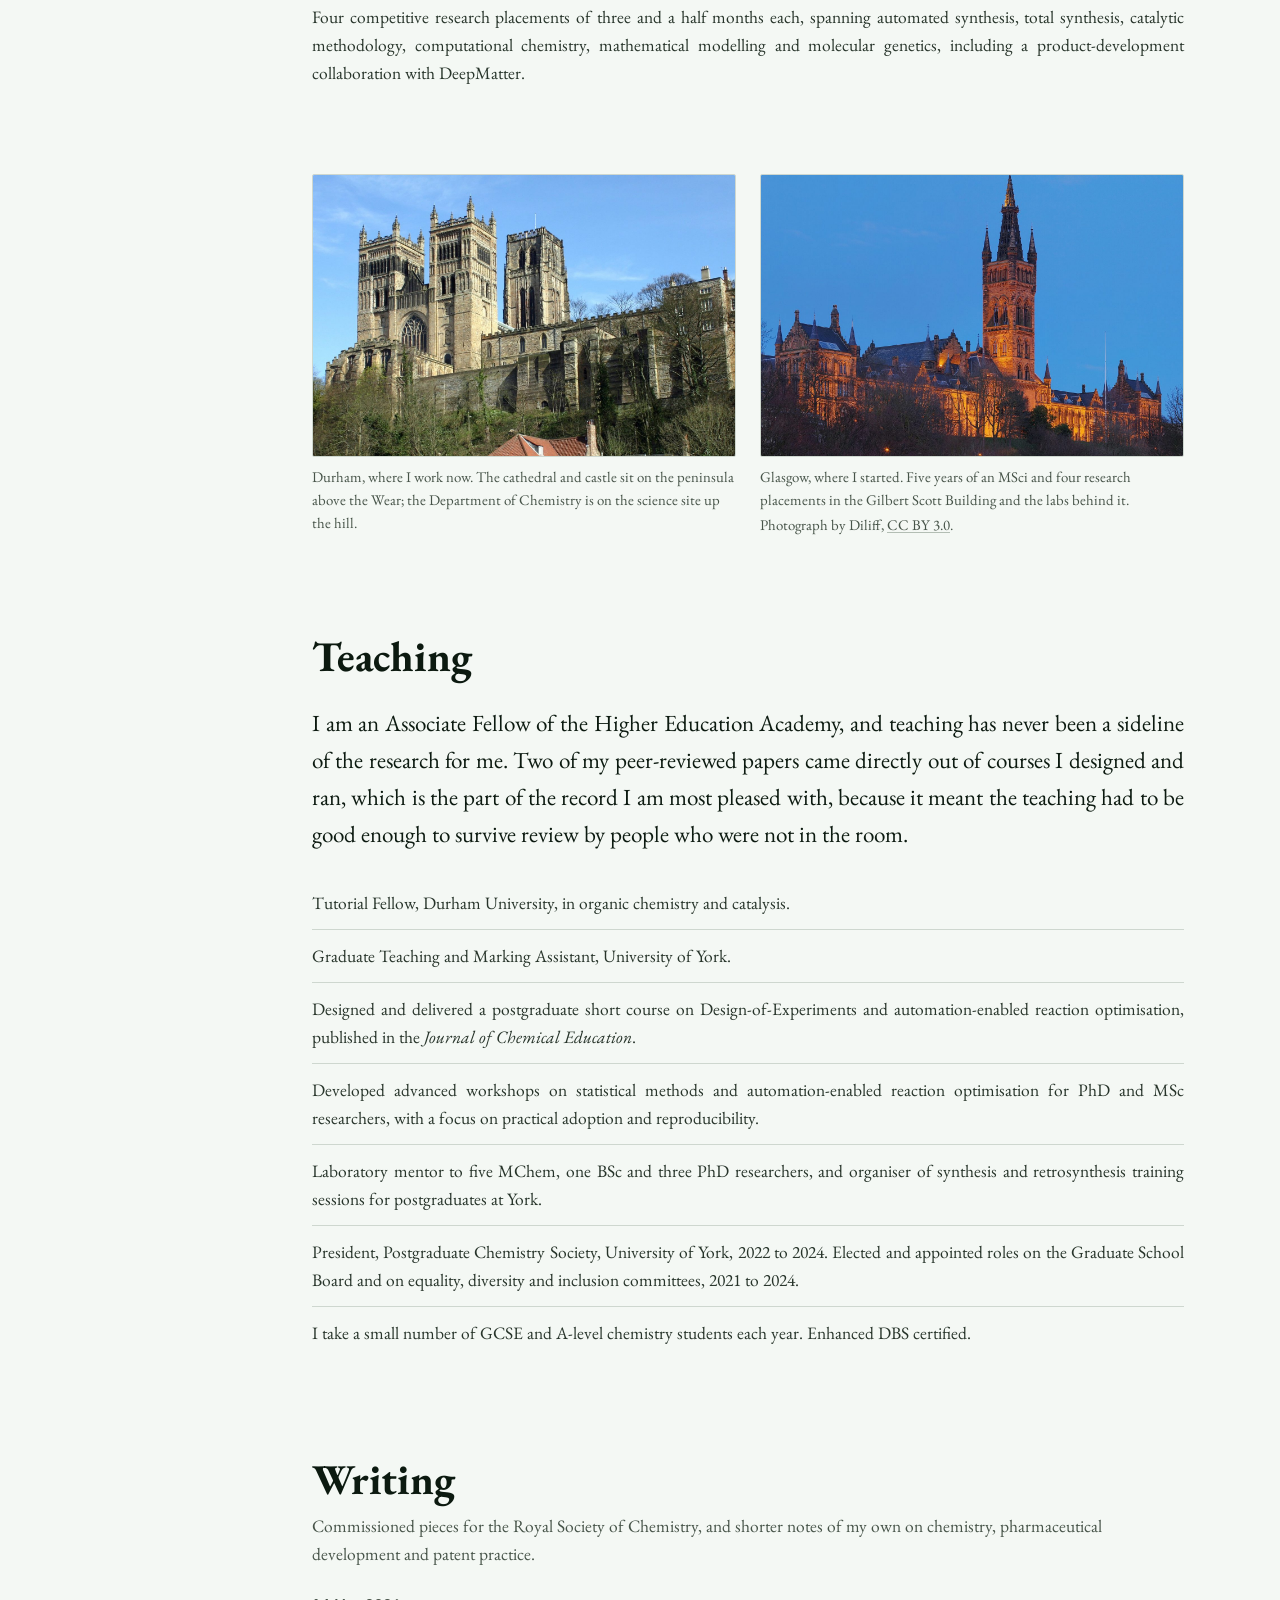
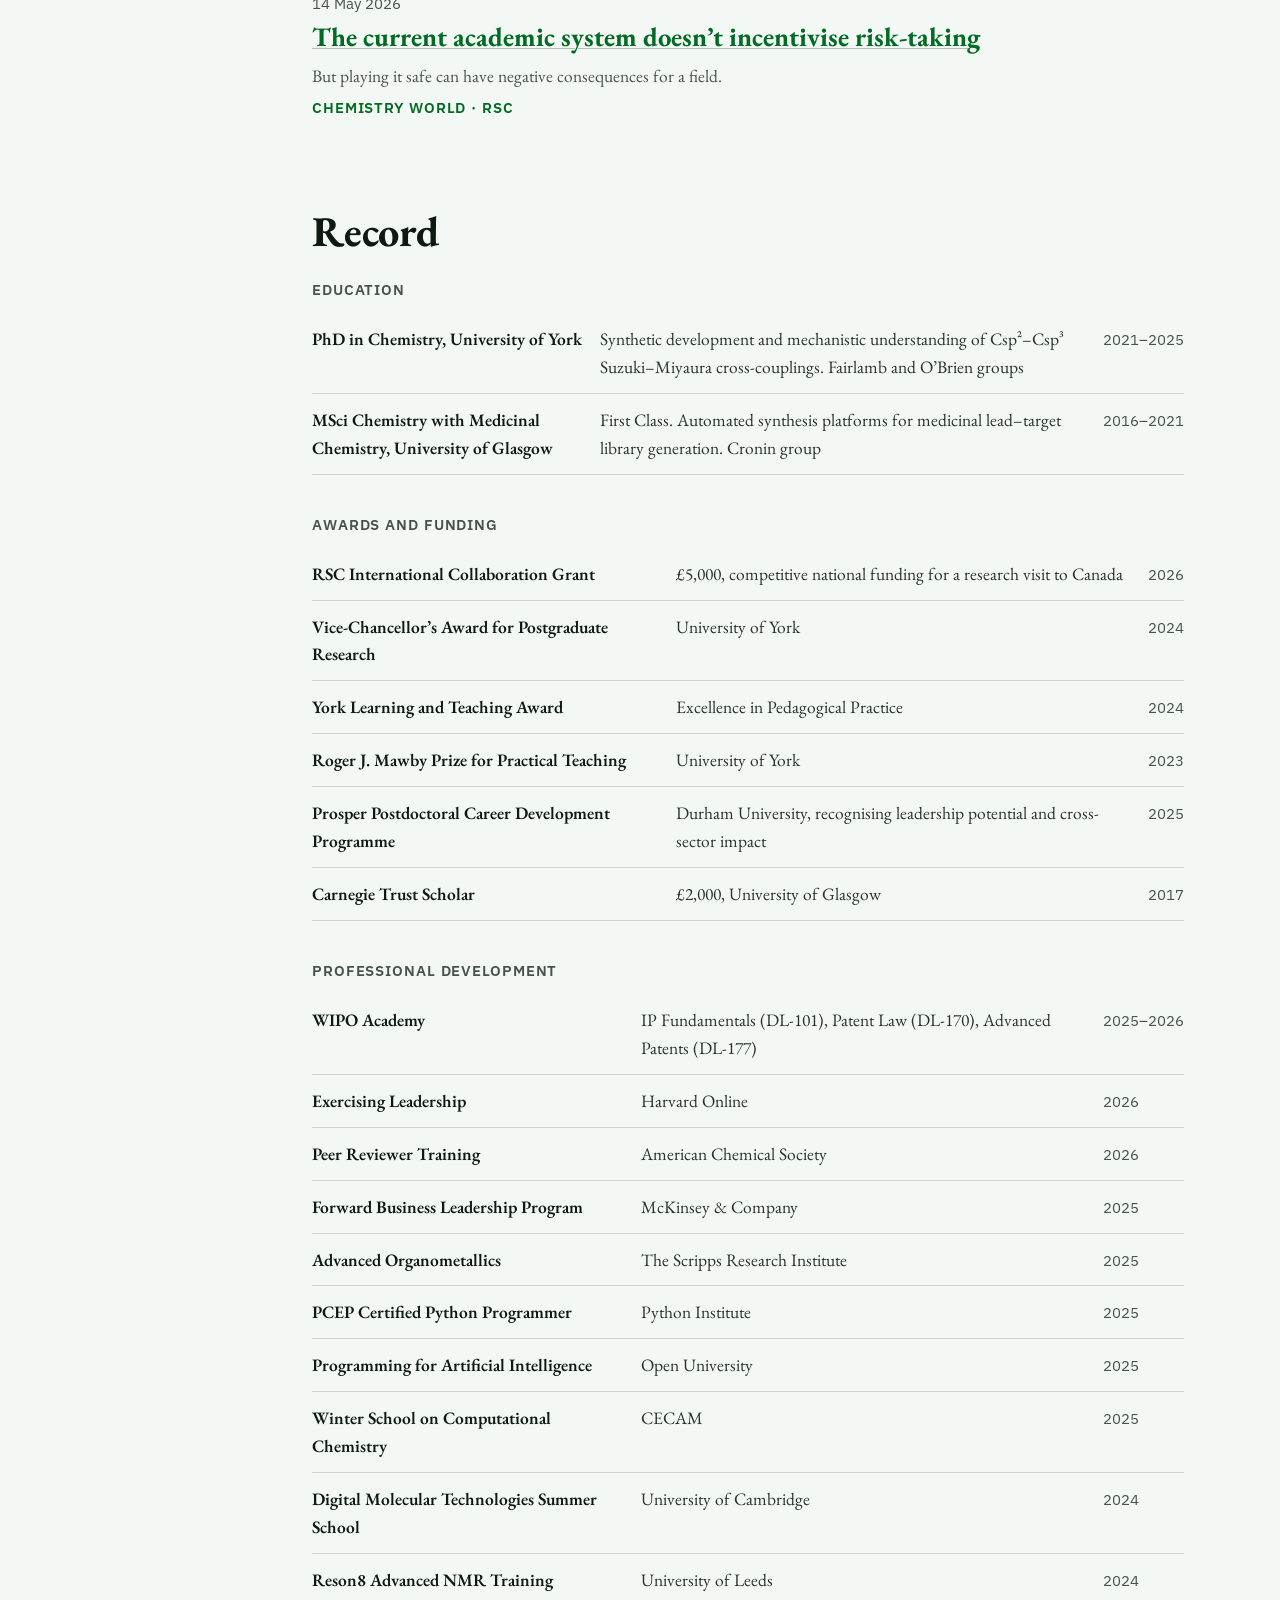
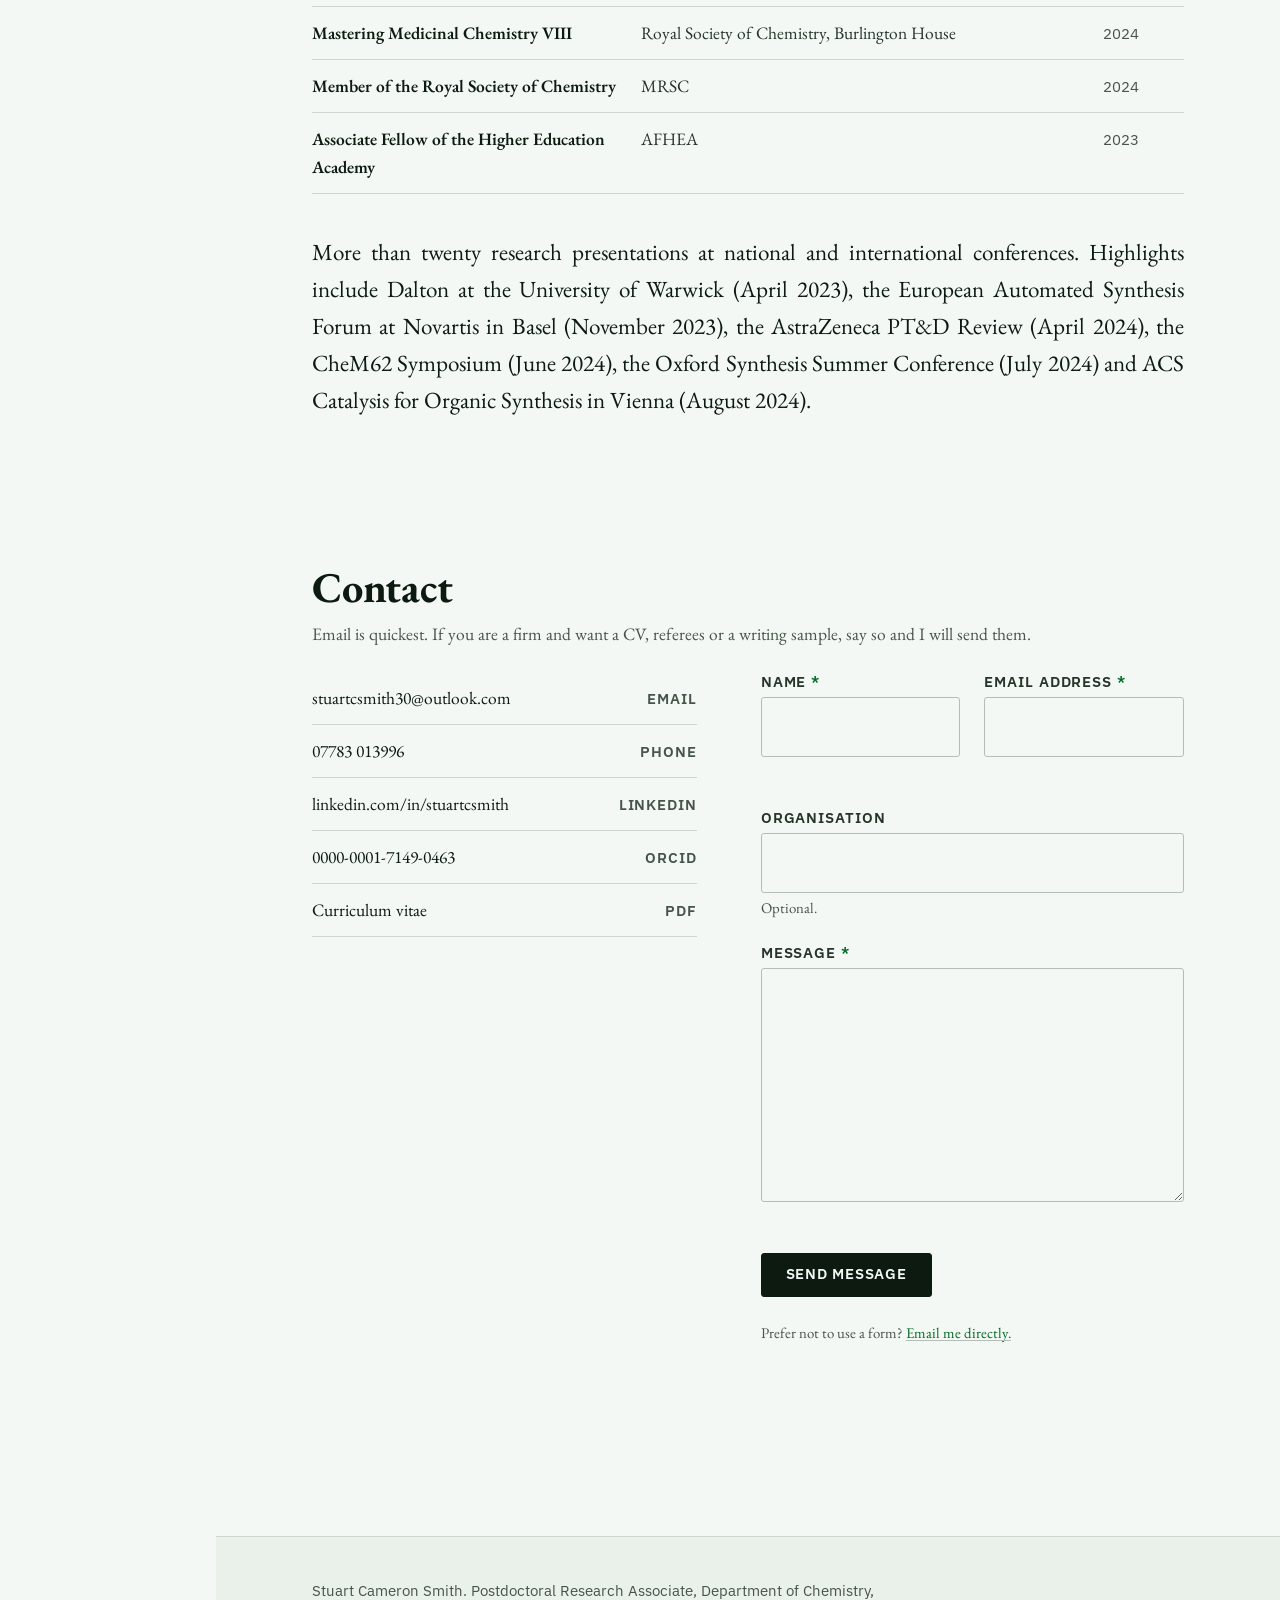
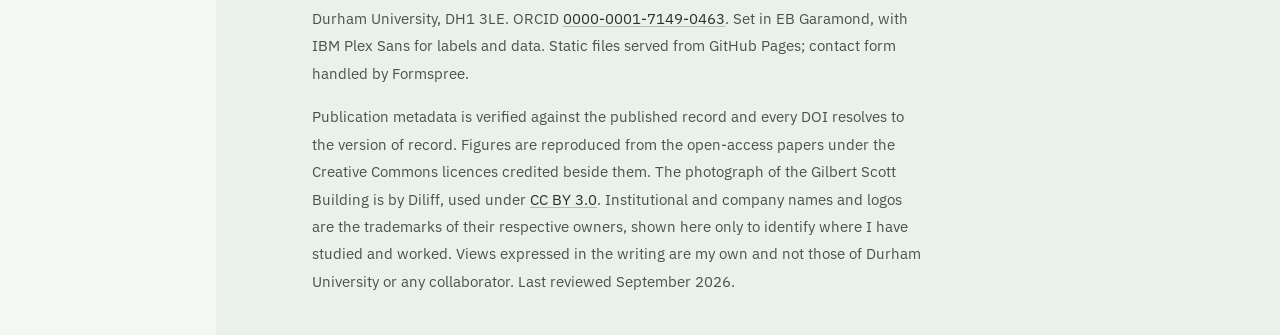
==== commit 8d41bd37: "Rewrite the narrative in the CV register; fuse the monogram into one mark The opening now follows th" ====
--- a/index.html
+++ b/index.html
@@ -104,9 +104,9 @@
   </div>
 
   <div class="prose open__body">
-    <p>I am a postdoctoral chemist in the Franchino group at Durham University, working on gold catalysis and data-driven stereoselective methodology. Before Durham I read for a PhD at York on Csp²–Csp³ Suzuki–Miyaura cross-coupling, supervised by Ian Fairlamb and Peter O’Brien, with an industrial CASE placement at AstraZeneca.</p>
-    <p>Patent law found me through that industrial work. Sitting in project meetings at GSK and AstraZeneca where patentability and freedom-to-operate quietly decided which chemistry we pursued, I found I was more interested in those questions than in the synthesis they governed. I have since taken the World Intellectual Property Organization’s certifications in IP fundamentals (DL-101), patent law (DL-170) and advanced patents (DL-177), and trained as a peer reviewer with the American Chemical Society.</p>
-    <p>The habits the profession runs on, reading a document precisely, writing so that a claim means one thing and not another, and getting up to speed on unfamiliar technology quickly, are the ones a laboratory has been teaching me since 2016.</p>
+    <p>I am a postdoctoral chemist at Durham University, working in the Franchino group on gold catalysis and data-driven stereoselective methodology. My expertise is in catalytic reaction development, mechanistic analysis, high-throughput experimentation, and computational and machine-learning methods, built up across academic and pharmaceutical-industry settings. Before Durham I read for a PhD at York on Csp²–Csp³ Suzuki–Miyaura cross-coupling, supervised by Ian Fairlamb and Peter O’Brien, alongside an industrial CASE placement at AstraZeneca.</p>
+    <p>My interest in patent law began with direct exposure to patentability and freedom-to-operate questions during my CASE collaborations with AstraZeneca and GSK. Sitting in those project meetings, I came to realise that the questions deciding which chemistry we actually pursued were often not the synthetic ones, and that I found them a good deal more interesting than the synthesis they governed. I have since consolidated that interest through the World Intellectual Property Organization’s certifications in IP fundamentals (DL-101), patent law (DL-170) and advanced patents (DL-177), and through structured study of pharmaceutical patent strategy.</p>
+    <p>The skills the profession relies on are the ones I have been building since 2016: precise technical writing, analytical rigour, and the ability to master unfamiliar technology quickly. They have come out of my publication record, my commissioned writing for the RSC’s <em>Chemistry World</em>, and my peer-review training with the American Chemical Society.</p>
   </div>
 </section>
 
@@ -269,7 +269,7 @@
   </div>
 
   <div class="prose">
-    <p>I am an Associate Fellow of the Higher Education Academy. Teaching has not been a sideline of the research: two of my peer-reviewed papers came directly out of courses I designed and ran, which is the part of the record I am most pleased with.</p>
+    <p>I am an Associate Fellow of the Higher Education Academy, and teaching has never been a sideline of the research for me. Two of my peer-reviewed papers came directly out of courses I designed and ran, which is the part of the record I am most pleased with, because it meant the teaching had to be good enough to survive review by people who were not in the room.</p>
   </div>
 
   <ul class="plainlist">
--- a/site.css
+++ b/site.css
@@ -825,10 +825,15 @@
    Rail monogram: sulfur and caesium as periodic-table cells
    ==================================================================== */
 
+/* One frame, split by a single hairline: two adjacent cells as they would sit
+   in the table, read as a single mark rather than two loose boxes. */
 .mono {
   display: none;
-  gap: var(--space-xs);
   margin-block-start: var(--space-lg);
+  border: var(--rule-hair) solid var(--color-rule-2);
+  border-radius: var(--radius-sm);
+  overflow: hidden;
+  background: var(--color-paper-2);
 }
 .el {
   flex: 1 1 0;
@@ -836,13 +841,11 @@
   display: grid;
   gap: 1px;
   padding: var(--space-2xs) var(--space-xs) var(--space-xs);
-  border: var(--rule-hair) solid var(--color-rule-2);
-  border-radius: var(--radius-sm);
-  background: var(--color-paper-2);
   font-family: var(--font-ui);
   line-height: 1.1;
   text-align: start;
 }
+.el + .el { border-inline-start: var(--rule-hair) solid var(--color-rule-2); }
 .el__z    { font-size: 0.5625rem; font-weight: 500; color: var(--color-muted); font-variant-numeric: tabular-nums; }
 .el__sym  { font-family: var(--font-display); font-size: 1.625rem; font-weight: 700; color: var(--color-accent); line-height: 1.05; }
 .el__name { font-size: 0.5rem; font-weight: 600; letter-spacing: 0.06em; text-transform: uppercase; color: var(--color-ink-2); overflow-wrap: anywhere; }
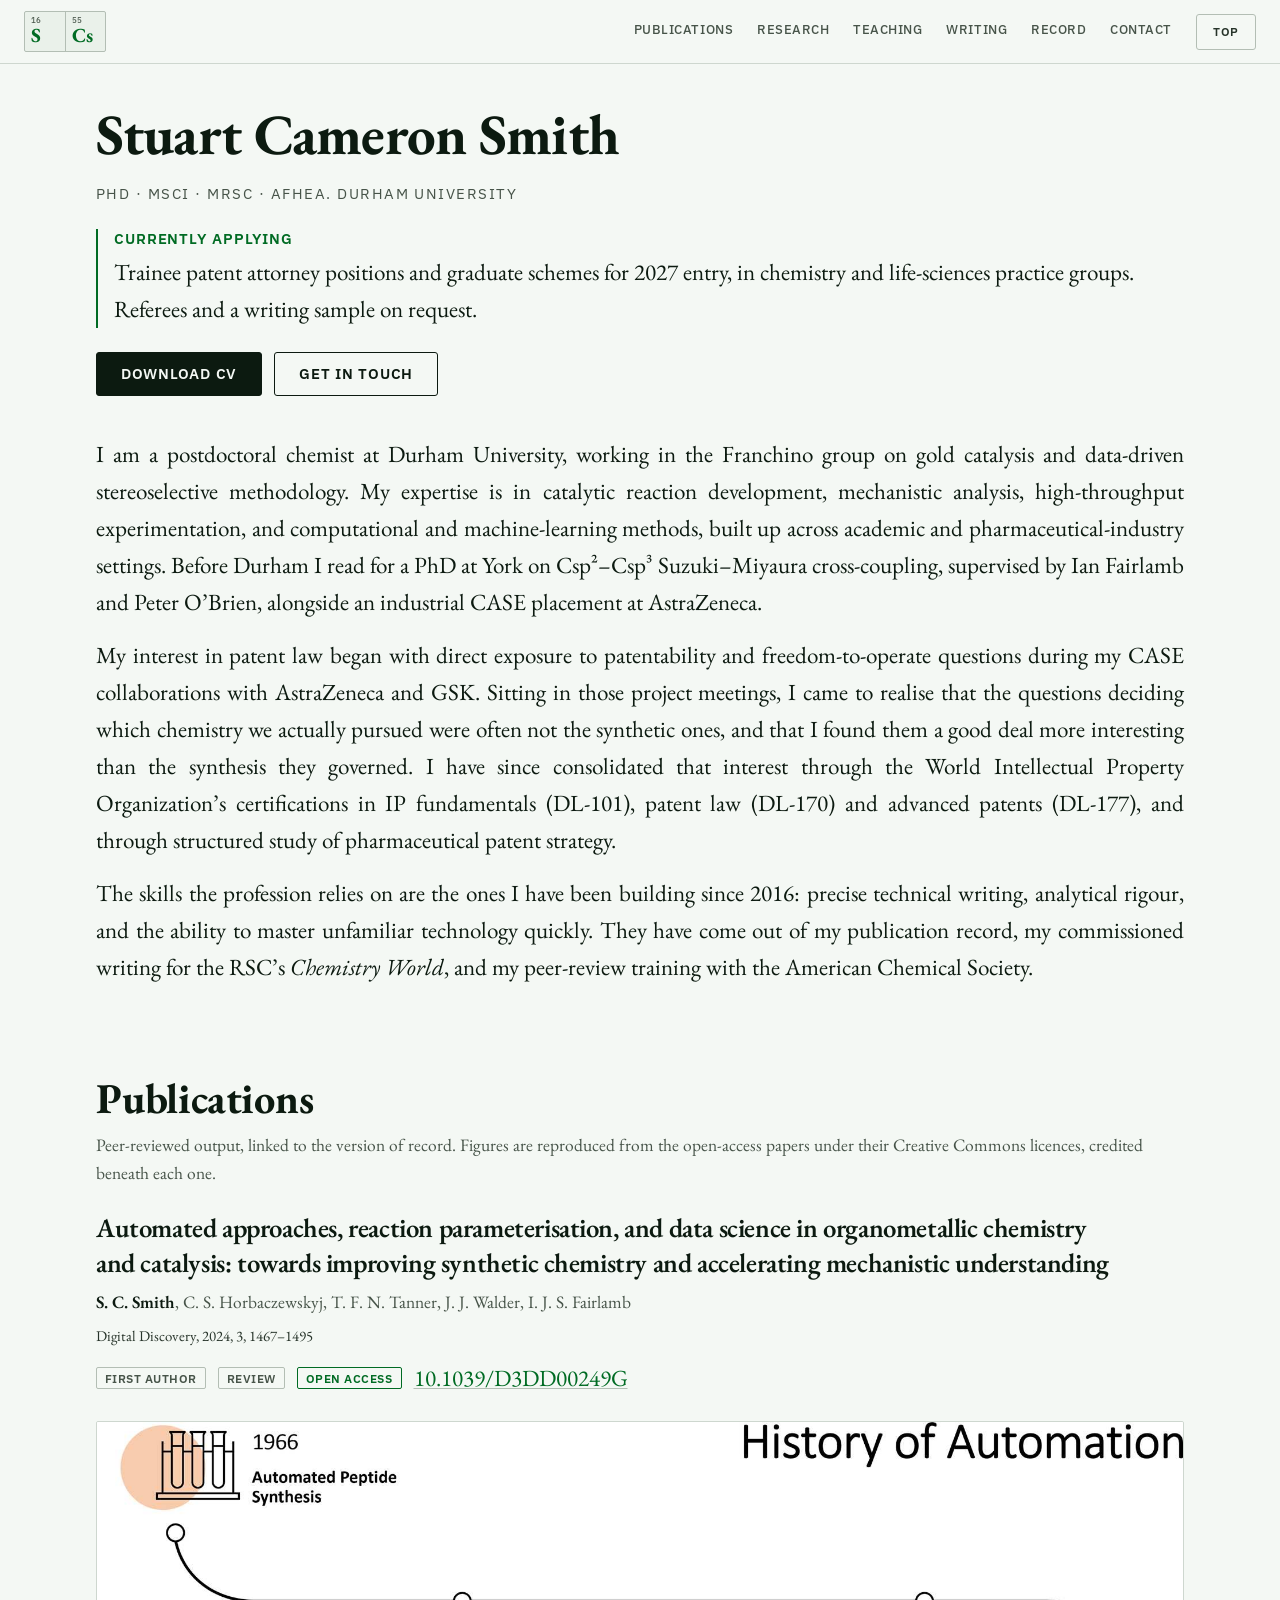
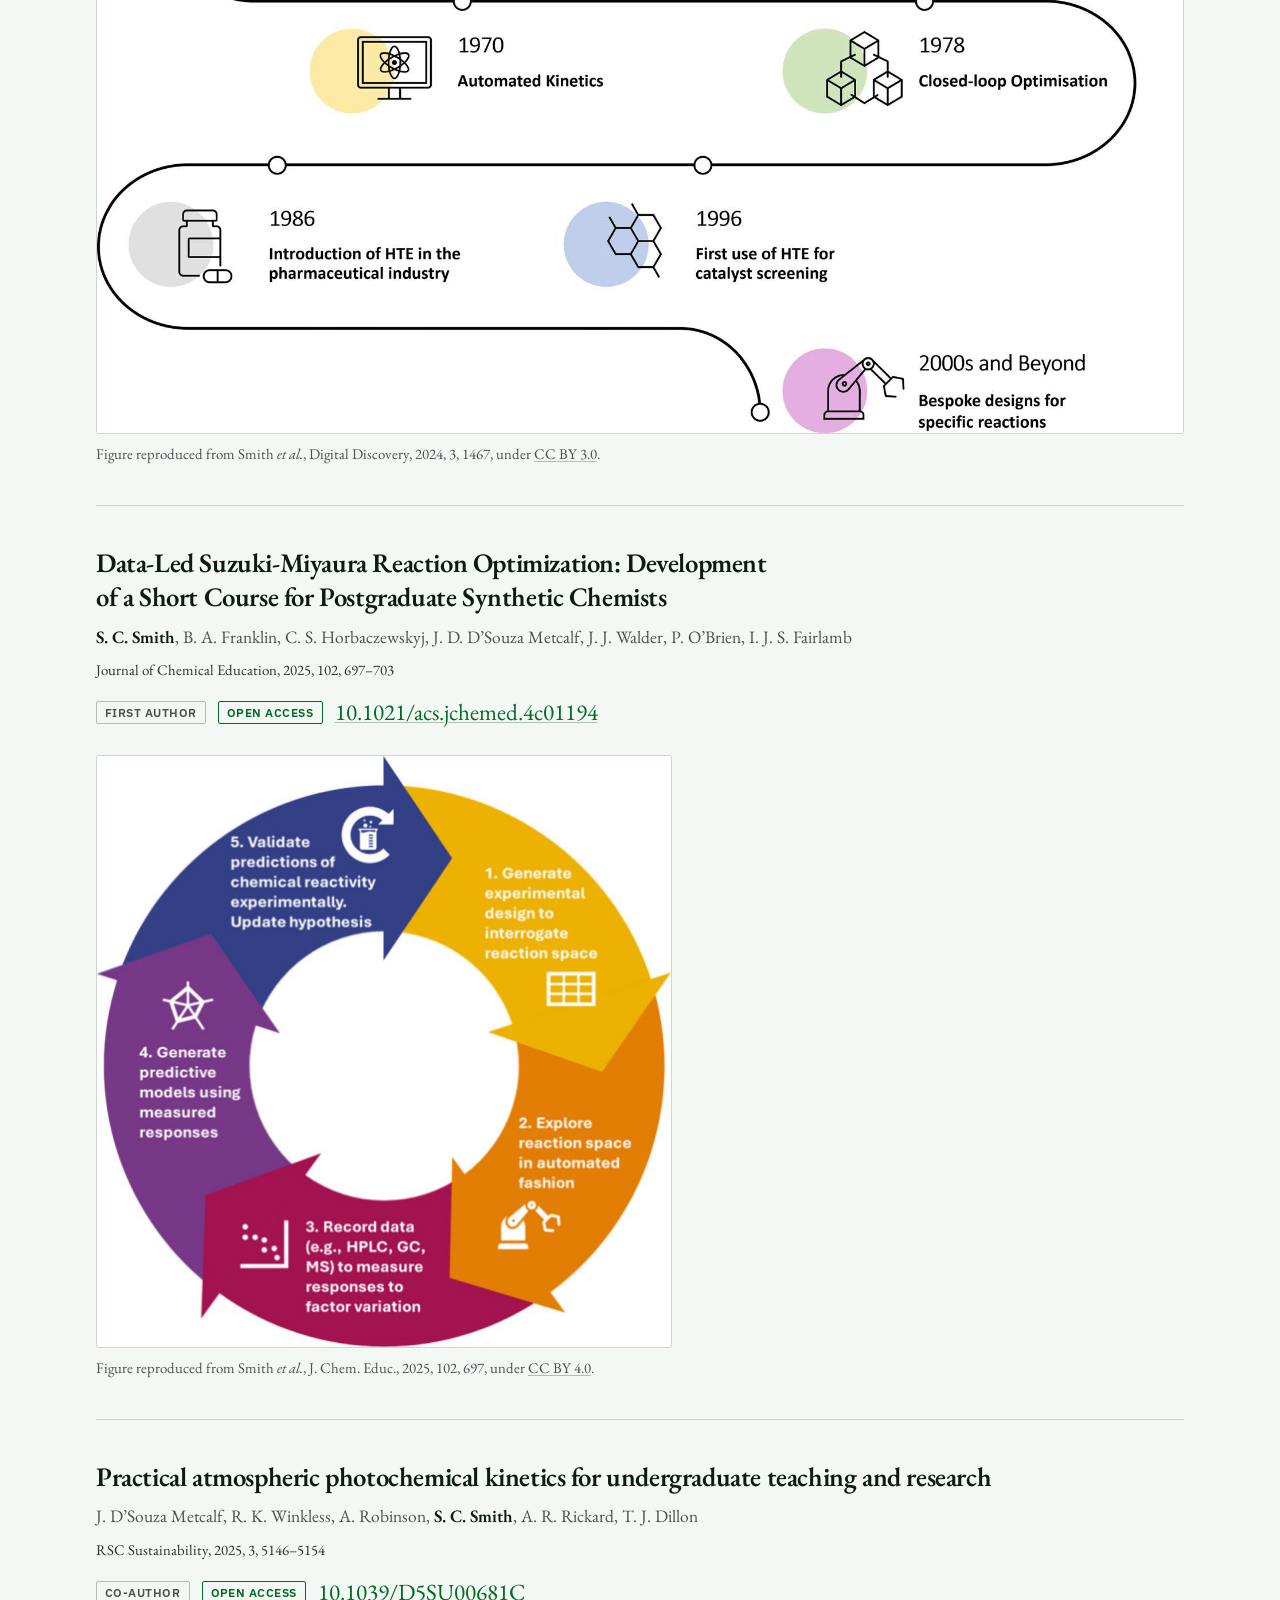
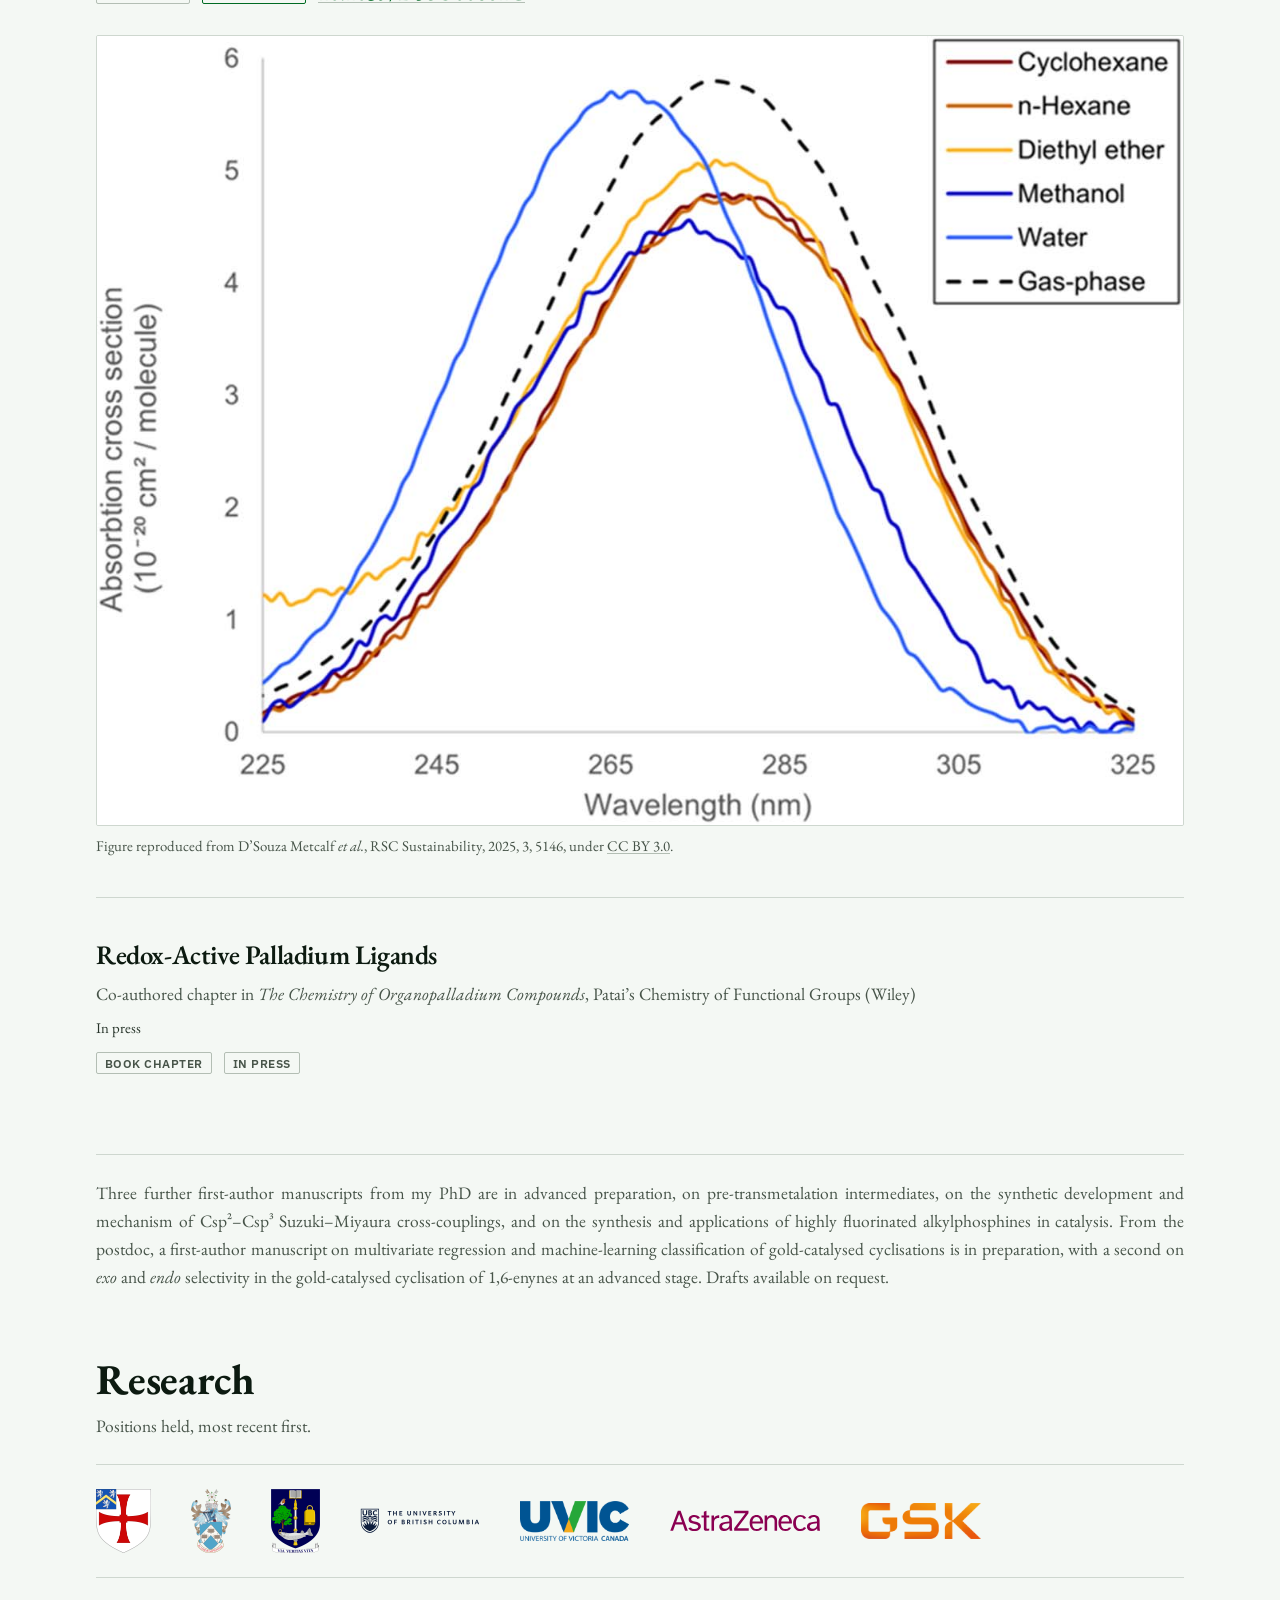
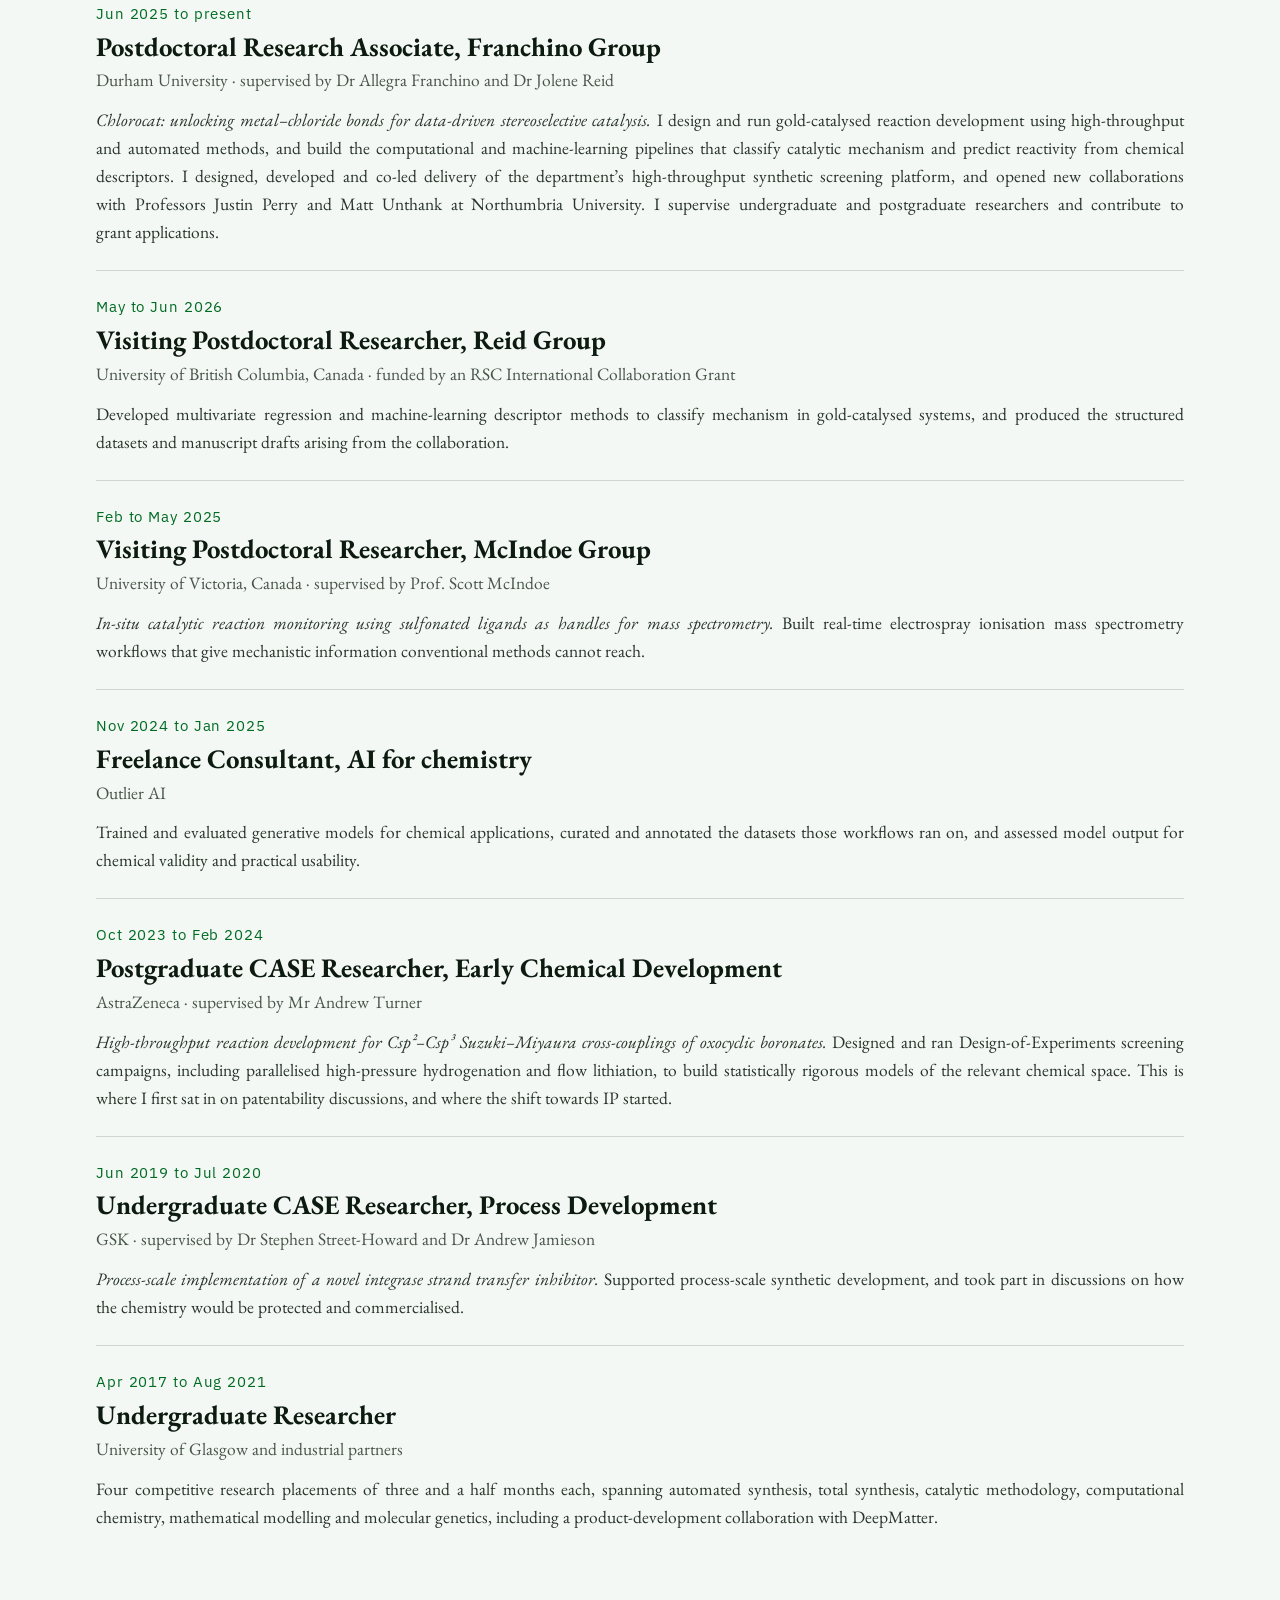
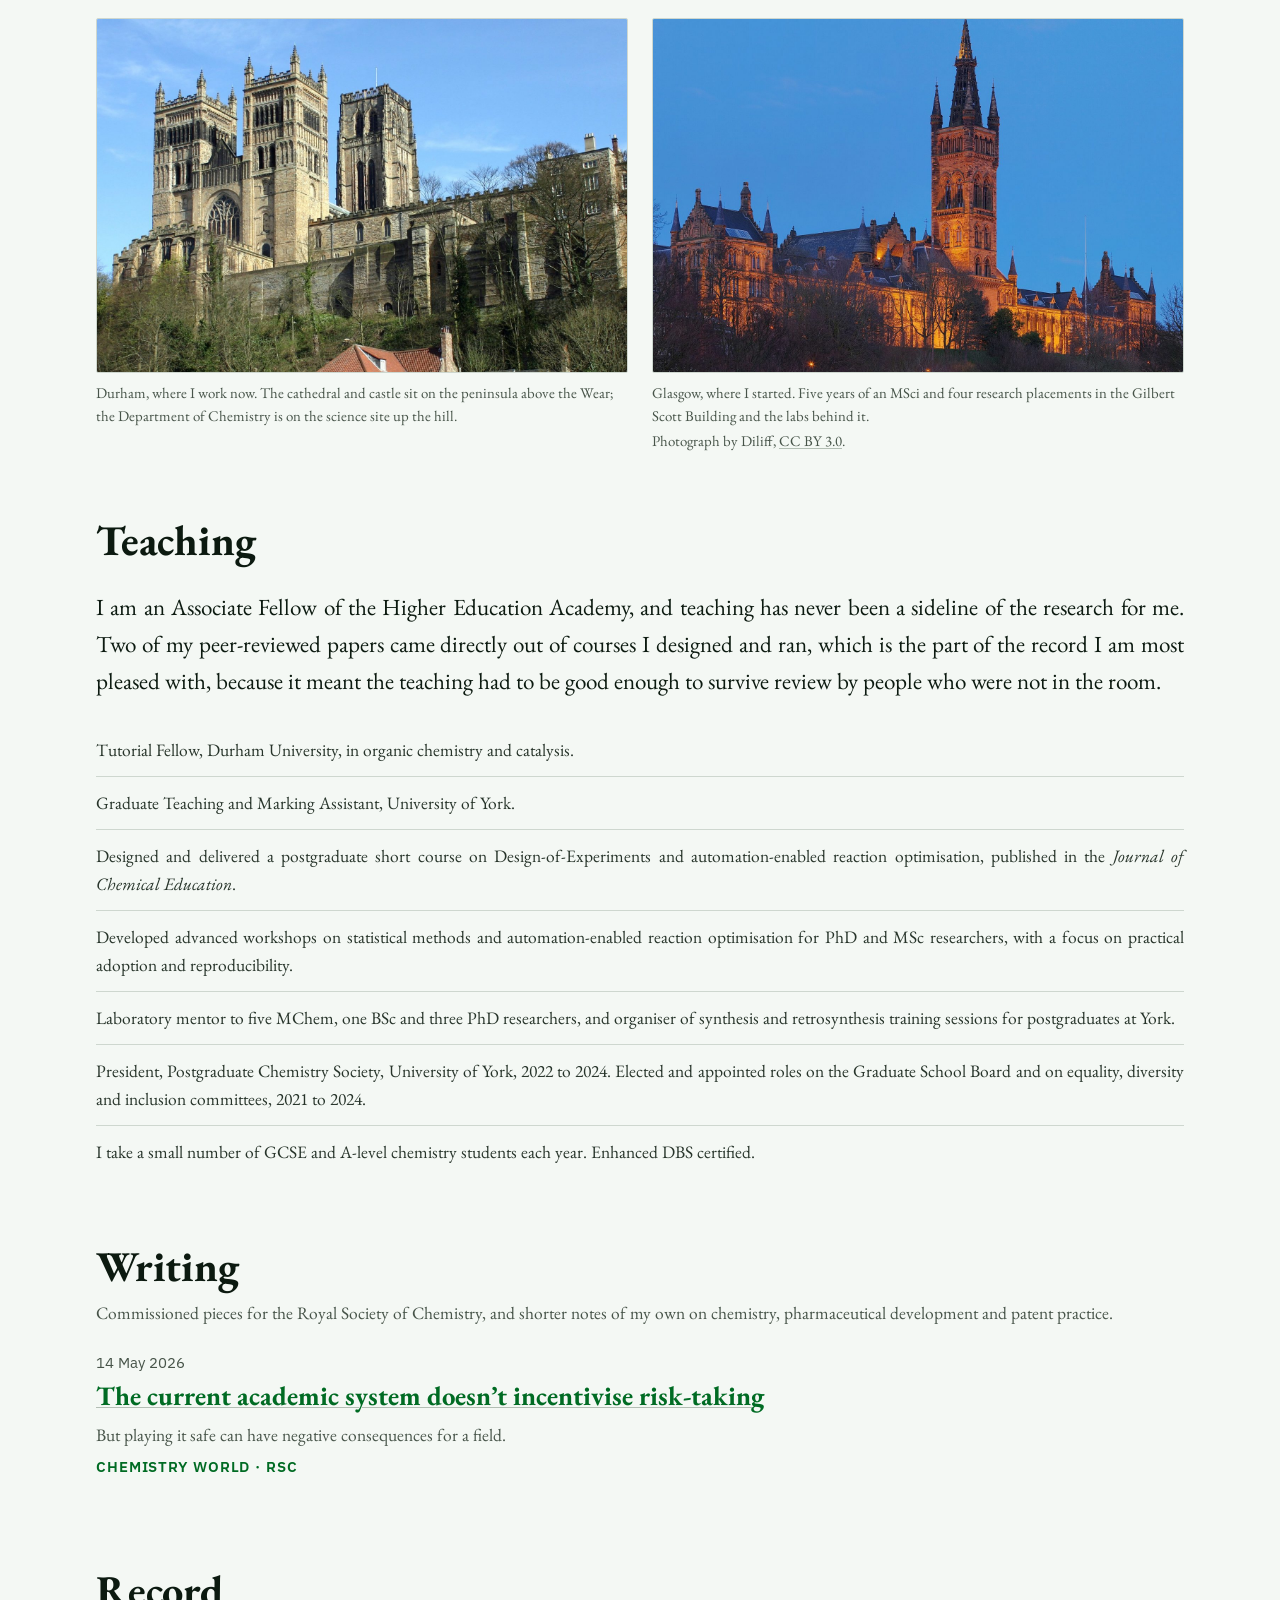
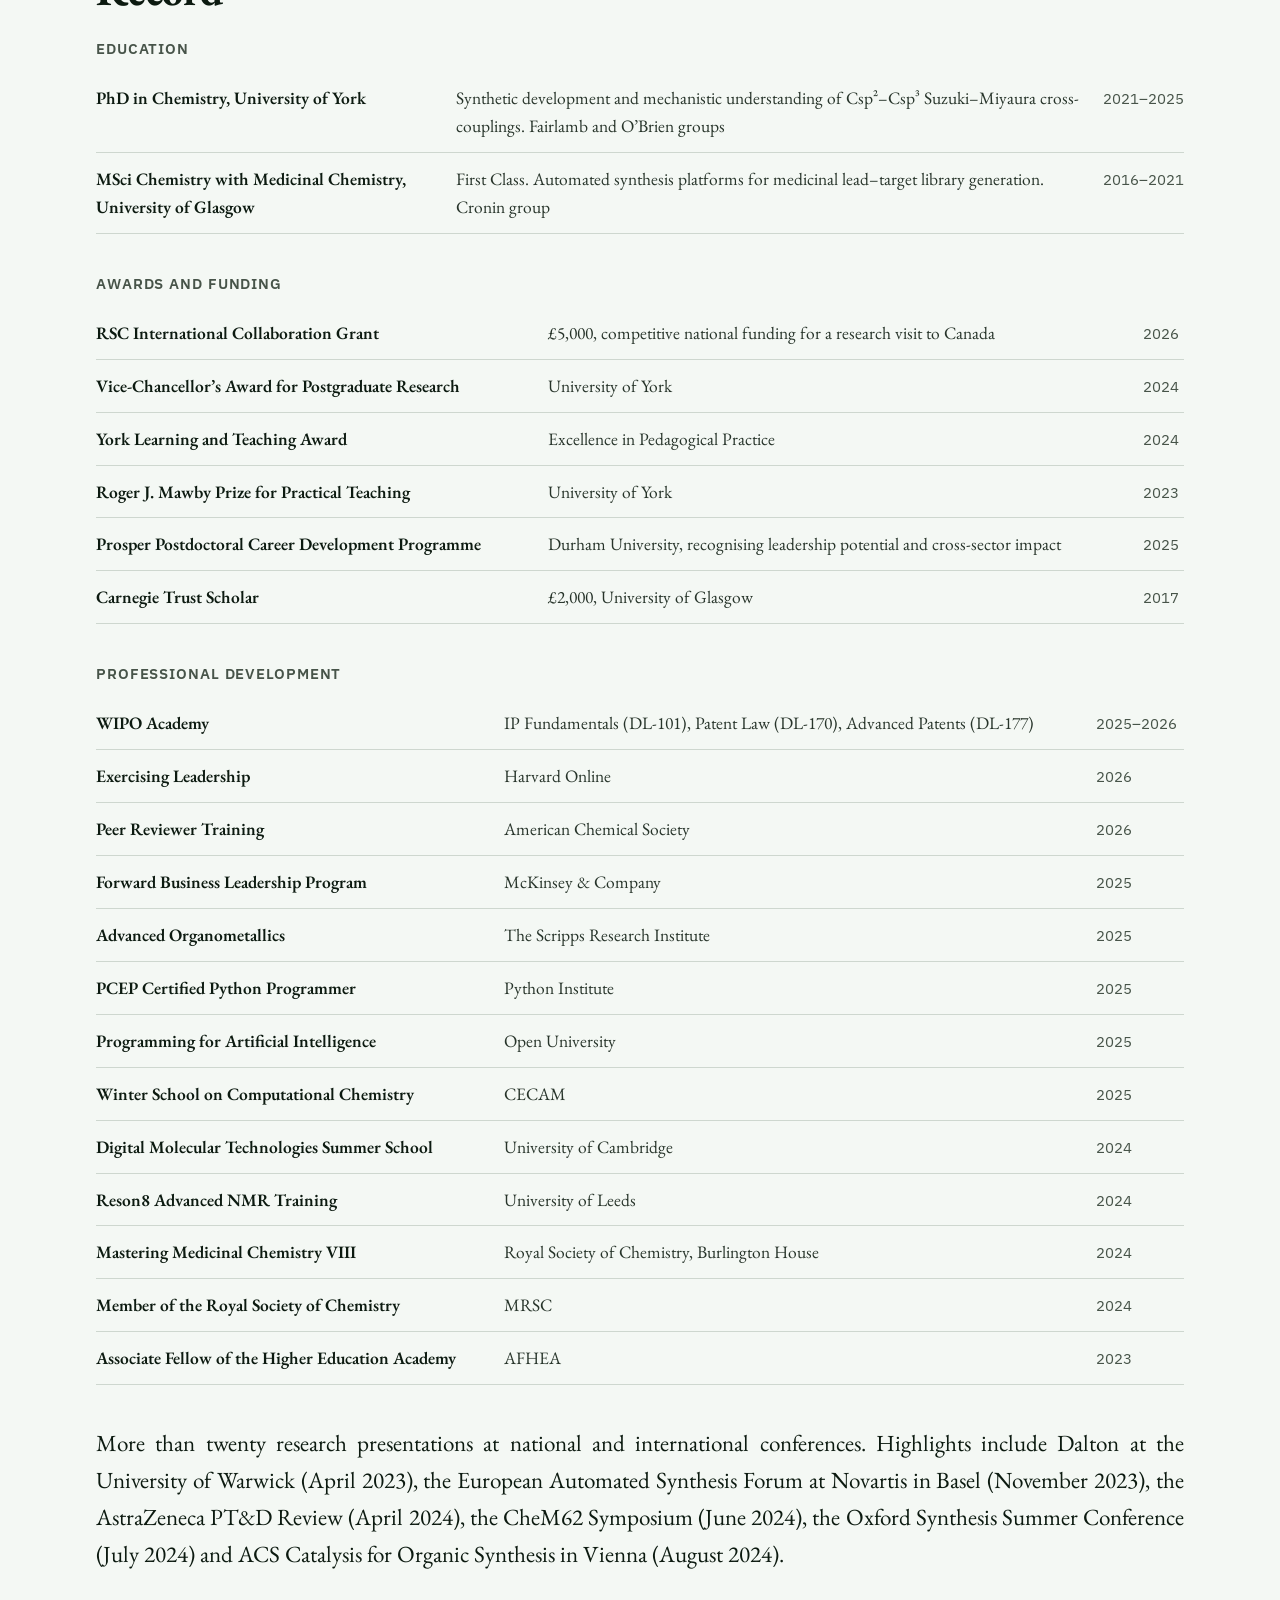
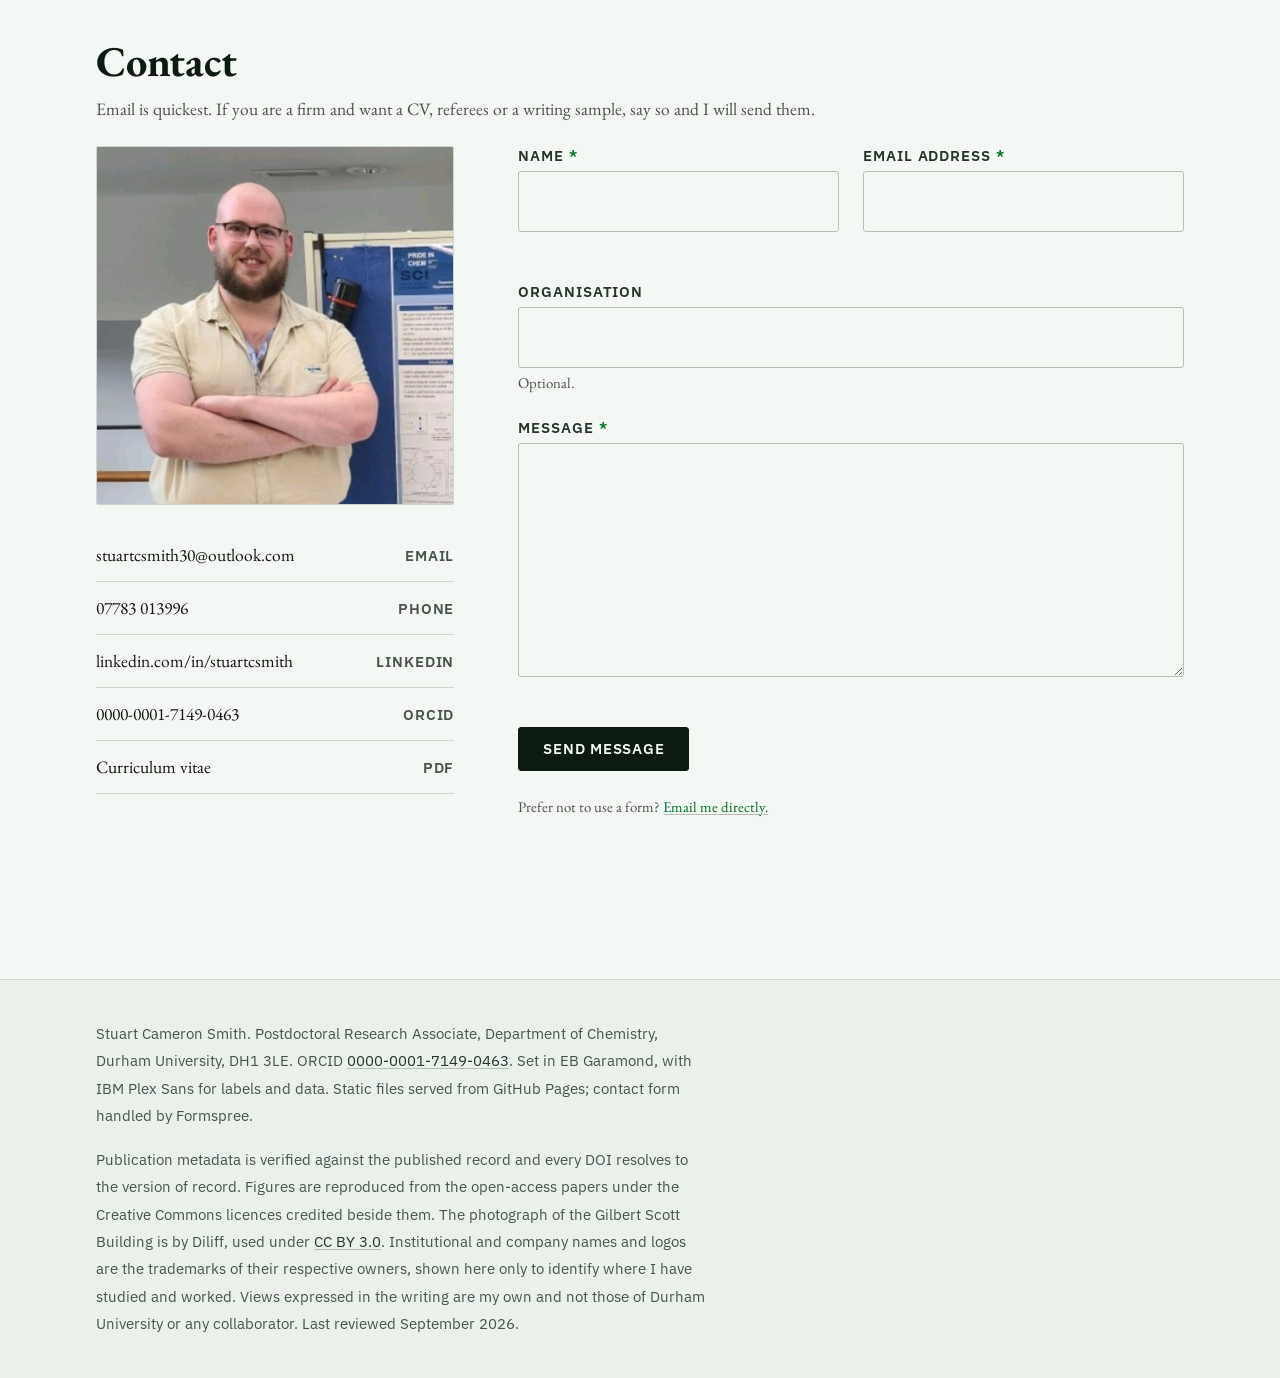
==== commit 5f5a1a27: "Replace the sidebar with a fixed header; move the portrait to contact The header carries the logo, t" ====
--- a/index.html
+++ b/index.html
@@ -47,51 +47,34 @@
 
 <a class="skip" href="#opening">Skip to content</a>
 
-<!-- Side-rail (desktop) -->
-<nav class="rail" aria-label="Sections">
-  <a class="rail__mark" href="#opening">Stuart&nbsp;C.&nbsp;Smith</a>
-  <div class="mono" role="img" aria-label="Sulfur and caesium: the element symbols S and Cs">
-    <span class="el">
-      <span class="el__z">16</span>
-      <span class="el__sym">S</span>
-      <span class="el__name">Sulfur</span>
-      <span class="el__mass">32.06</span>
-    </span>
-    <span class="el">
-      <span class="el__z">55</span>
-      <span class="el__sym">Cs</span>
-      <span class="el__name">Caesium</span>
-      <span class="el__mass">132.91</span>
-    </span>
-  </div>
-  <ul class="rail__list">
-    <li><a class="rail__link" href="#opening"><span class="rail__dot" aria-hidden="true"></span>Opening</a></li>
-    <li><a class="rail__link" href="#publications"><span class="rail__dot" aria-hidden="true"></span>Publications</a></li>
-    <li><a class="rail__link" href="#research"><span class="rail__dot" aria-hidden="true"></span>Research</a></li>
-    <li><a class="rail__link" href="#teaching"><span class="rail__dot" aria-hidden="true"></span>Teaching</a></li>
-    <li><a class="rail__link" href="#writing"><span class="rail__dot" aria-hidden="true"></span>Writing</a></li>
-    <li><a class="rail__link" href="#record"><span class="rail__dot" aria-hidden="true"></span>Record</a></li>
-    <li><a class="rail__link" href="#contact"><span class="rail__dot" aria-hidden="true"></span>Contact</a></li>
-  </ul>
-</nav>
-
-<!-- Rail fallback below 60rem -->
-<div class="topbar">
-  <a class="topbar__mark" href="#opening">Stuart&nbsp;C.&nbsp;Smith</a>
-  <a class="topbar__link label" href="#contact">Contact</a>
-</div>
+<header class="head">
+  <a class="head__logo" href="#opening" aria-label="Stuart Cameron Smith, back to top">
+    <span class="el"><span class="el__z">16</span><span class="el__sym">S</span></span>
+    <span class="el"><span class="el__z">55</span><span class="el__sym">Cs</span></span>
+  </a>
+
+  <button class="head__menu" type="button" aria-expanded="false" aria-controls="head-nav">
+    <span class="head__menu-label">Sections</span>
+  </button>
+
+  <nav class="head__nav" id="head-nav" aria-label="Sections">
+    <a href="#publications">Publications</a>
+    <a href="#research">Research</a>
+    <a href="#teaching">Teaching</a>
+    <a href="#writing">Writing</a>
+    <a href="#record">Record</a>
+    <a href="#contact">Contact</a>
+  </nav>
+
+  <a class="head__top" href="#opening">Top</a>
+</header>
 
 <main class="doc">
 
 <!-- ============================ OPENING ============================ -->
 <section class="sec sec--open" id="opening">
-  <div class="open__head">
-    <div class="open__id">
-      <h1>Stuart Cameron Smith</h1>
-      <p class="open__creds">PhD · MSci · MRSC · AFHEA. Durham University</p>
-    </div>
-    <img class="portrait" src="assets/stuart-smith.jpg" alt="Stuart Cameron Smith" width="400" height="400" fetchpriority="high">
-  </div>
+  <h1>Stuart Cameron Smith</h1>
+  <p class="open__creds">PhD · MSci · MRSC · AFHEA. Durham University</p>
 
   <div class="seeking">
     <span class="seeking__label label">Currently applying</span>
@@ -372,7 +355,8 @@
   </div>
 
   <div class="contact">
-    <div>
+    <div class="contact__side">
+      <img class="portrait" src="assets/stuart-smith.jpg" alt="Stuart Cameron Smith" width="400" height="400" loading="lazy">
       <ul class="direct">
         <li><a href="mailto:stuartcsmith30@outlook.com">stuartcsmith30@outlook.com<span class="direct__tag label">Email</span></a></li>
         <li><a href="tel:+447783013996">07783 013996<span class="direct__tag label">Phone</span></a></li>
--- a/site.css
+++ b/site.css
@@ -10,7 +10,7 @@
 html {
   overflow-x: clip;
   scroll-behavior: smooth;
-  scroll-padding-block-start: var(--space-xl);
+  scroll-padding-block-start: calc(var(--head-h) + var(--space-md));
   -webkit-text-size-adjust: 100%;
 }
 
@@ -142,105 +142,138 @@
 .lnk:active { color: var(--color-accent-2); }
 
 /* ====================================================================
-   Side-rail: a standing table of contents
-   ==================================================================== */
-
-.rail {
+   Fixed header: logo, sections, back to top
+   ==================================================================== */
+
+.head {
   position: fixed;
-  inset-block: 0;
-  inset-inline-start: 0;
+  inset-block-start: 0;
+  inset-inline: 0;
   z-index: var(--z-sticky);
-  width: var(--rail-w);
-  display: none;
-  flex-direction: column;
-  padding: var(--space-xl) var(--space-lg);
-  border-inline-end: var(--rule-hair) solid var(--color-rule);
+  display: flex;
+  align-items: stretch;
+  gap: var(--space-lg);
+  min-height: var(--head-h);
+  padding-inline: max(var(--space-lg), env(safe-area-inset-left)) max(var(--space-lg), env(safe-area-inset-right));
   background: var(--color-paper);
-}
-
-.rail__mark {
-  font-family: var(--font-ui);
-  font-size: 0.75rem;          /* fixed: rail chrome must not scale with vw */
-  font-weight: 600;
-  letter-spacing: 0.08em;
-  text-transform: uppercase;
-  line-height: 1.5;
-  color: var(--color-ink);
+  border-block-end: var(--rule-hair) solid var(--color-rule);
+}
+
+/* The logo carries the name, so the page never states it twice. */
+.head__logo {
+  display: flex;
+  align-self: center;
+  border: var(--rule-hair) solid var(--color-rule-2);
+  border-radius: var(--radius-sm);
+  overflow: hidden;
+  background: var(--color-paper-2);
   text-decoration: none;
-}
-
-.rail__list {
-  list-style: none;
+  transition: border-color var(--dur-micro) var(--ease-out);
+}
+@media (hover: hover) and (pointer: fine) {
+  .head__logo:hover { border-color: var(--color-accent); }
+}
+.el {
+  display: grid;
+  gap: 1px;
+  padding: 0.25rem 0.4rem 0.3rem;
+  min-width: 2.5rem;
+  font-family: var(--font-ui);
+  line-height: 1;
+  text-align: start;
+}
+.el + .el { border-inline-start: var(--rule-hair) solid var(--color-rule-2); }
+.el__z   { font-size: 0.5rem; font-weight: 500; color: var(--color-muted); font-variant-numeric: tabular-nums; }
+.el__sym { font-family: var(--font-display); font-size: 1.25rem; font-weight: 700; color: var(--color-accent); line-height: 1.05; }
+
+.head__nav {
   display: flex;
-  flex-direction: column;
-  gap: var(--space-3xs);
-  margin-block: auto;
-}
-
-.rail__link {
+  align-items: stretch;
+  gap: var(--space-lg);
+  margin-inline-start: auto;
+  overflow: visible;
+}
+.head__nav a {
   display: flex;
   align-items: center;
-  gap: var(--space-xs);
-  padding-block: var(--space-xs);
-  font-family: var(--font-ui);
-  font-size: 0.8125rem;        /* fixed: see .rail__mark */
+  font-family: var(--font-ui);
+  font-size: 0.8125rem;
   font-weight: 500;
   letter-spacing: 0.04em;
-  min-width: 0;
   text-transform: uppercase;
-  line-height: 1;
   color: var(--color-muted);
   text-decoration: none;
   white-space: nowrap;
-  transition: color var(--dur-micro) var(--ease-out);
+  border-block-end: var(--rule-thick) solid transparent;
+  transition: color var(--dur-micro) var(--ease-out), border-color var(--dur-micro) var(--ease-out);
+}
+@media (hover: hover) and (pointer: fine) { .head__nav a:hover { color: var(--color-ink); } }
+.head__nav a[aria-current="true"] { color: var(--color-accent); border-block-end-color: var(--color-accent); }
+
+.head__top {
+  align-self: center;
+  display: inline-flex;
+  align-items: center;
+  min-height: 2.25rem;
+  padding-inline: var(--space-md);
+  border: var(--rule-hair) solid var(--color-rule-2);
+  border-radius: var(--radius-md);
+  font-family: var(--font-ui);
+  font-size: 0.75rem;
+  font-weight: 600;
+  letter-spacing: 0.06em;
+  text-transform: uppercase;
+  color: var(--color-ink-2);
+  text-decoration: none;
+  white-space: nowrap;
+  transition: background-color var(--dur-micro) var(--ease-out), border-color var(--dur-micro) var(--ease-out);
 }
 @media (hover: hover) and (pointer: fine) {
-  .rail__link:hover { color: var(--color-ink); }
-}
-.rail__link[aria-current="true"] { color: var(--color-accent); font-weight: 600; }
-
-.rail__dot {
-  flex: 0 0 auto;
-  width: 5px;
-  height: 5px;
-  border-radius: 50%;
-  background: var(--color-rule-2);
-  transition: background-color var(--dur-micro) var(--ease-out);
-}
-.rail__link[aria-current="true"] .rail__dot { background: var(--color-accent); }
-
-/* Mobile top bar: the rail's fallback below 60rem */
-.topbar {
-  position: sticky;
-  inset-block-start: 0;
-  z-index: var(--z-sticky);
-  display: flex;
-  align-items: center;
-  justify-content: space-between;
-  gap: var(--space-md);
-  padding: var(--space-sm) var(--space-md);
-  padding-inline-start: max(var(--space-md), env(safe-area-inset-left));
+  .head__top:hover { background: var(--color-paper-3); border-color: var(--color-ink-2); }
+}
+
+/* Disclosure button, shown only where the links will not fit */
+.head__menu {
+  display: none;
+  align-self: center;
+  margin-inline-start: auto;
+  min-height: 2.5rem;
+  padding-inline: var(--space-md);
+  border: var(--rule-hair) solid var(--color-rule-2);
+  border-radius: var(--radius-md);
   background: var(--color-paper);
-  border-block-end: var(--rule-hair) solid var(--color-rule);
-}
-.topbar__mark {
-  font-family: var(--font-ui);
-  font-size: var(--text-xs);
-  font-weight: 500;
-  letter-spacing: 0.16em;
+  color: var(--color-ink);
+  font-family: var(--font-ui);
+  font-size: 0.75rem;
+  font-weight: 600;
+  letter-spacing: 0.06em;
   text-transform: uppercase;
-  text-decoration: none;
-  line-height: 1;
-  white-space: nowrap;
-}
-.topbar__link {
-  color: var(--color-accent);
-  text-decoration: none;
-  line-height: 1;
-  white-space: nowrap;
-  padding: var(--space-xs);
-  margin: calc(var(--space-xs) * -1);
-}
+  cursor: pointer;
+  white-space: nowrap;
+}
+
+@media (max-width: 61.99rem) {
+  .head { flex-wrap: wrap; padding-block: var(--space-sm); }
+  .head__menu { display: inline-flex; }
+  .head__nav {
+    display: none;
+    flex-basis: 100%;
+    flex-direction: column;
+    align-items: stretch;
+    gap: 0;
+    margin-inline-start: 0;
+    margin-block-start: var(--space-sm);
+    border-block-start: var(--rule-hair) solid var(--color-rule);
+  }
+  .head__nav.is-open { display: flex; }
+  .head__nav a {
+    padding-block: var(--space-sm);
+    border-block-end: var(--rule-hair) solid var(--color-rule);
+  }
+  .head__nav a[aria-current="true"] { border-block-end-color: var(--color-rule); }
+  .head__top { order: 3; }
+}
+
 
 /* ====================================================================
    Document shell
@@ -248,16 +281,17 @@
 
 .doc {
   max-width: 46rem;
+  padding-block-start: calc(var(--head-h) + var(--space-xl));
   margin-inline: auto;
   padding-inline: max(var(--space-lg), env(safe-area-inset-left));
-  padding-block-end: var(--space-3xl);
-}
-
-.sec { padding-block-start: var(--space-3xl); }
-.sec--open { padding-block-start: var(--space-2xl); padding-block-end: var(--space-xl); }
+  padding-block-end: var(--space-2xl);
+}
+
+.sec { padding-block-start: var(--space-2xl); }
+.sec--open { padding-block-start: 0; padding-block-end: var(--space-lg); }
 /* Deliberately uneven rhythm: the record runs tighter, contact gets air */
 .sec--record  { padding-block-start: var(--space-2xl); }
-.sec--contact { padding-block-start: var(--space-4xl); }
+.sec--contact { padding-block-start: var(--space-2xl); }
 
 /* Section heads stack vertically in one column. No hanging labels. */
 .sec__head { margin-block-end: var(--space-lg); }
@@ -288,25 +322,7 @@
    Opening
    ==================================================================== */
 
-.open__head {
-  display: flex;
-  flex-direction: column-reverse;
-  align-items: flex-start;
-  gap: var(--space-lg);
-}
-@media (min-width: 34rem) {
-  .open__head { flex-direction: row; align-items: flex-start; justify-content: flex-start; gap: var(--space-xl); }
-  .open__id { flex: 0 1 auto; min-width: 0; }
-}
-
-.portrait {
-  flex: 0 0 auto;
-  width: 7rem;
-  height: auto;
-  border-radius: var(--radius-sm);
-  border: var(--rule-hair) solid var(--color-rule);
-}
-@media (min-width: 34rem) { .portrait { width: 9rem; } }
+
 
 .open__creds {
   margin-block-start: var(--space-md);
@@ -684,7 +700,20 @@
 
 .contact { display: grid; gap: var(--space-2xl); }
 @media (min-width: 56rem) {
-  .contact { grid-template-columns: minmax(0, 1fr) minmax(0, 1.1fr); align-items: start; }
+  .contact { grid-template-columns: minmax(0, 0.7fr) minmax(0, 1.3fr); align-items: start; }
+}
+
+/* Portrait sits at the head of the contact column, sized to it and framed
+   like every other figure on the page. */
+.contact__side { display: grid; gap: var(--space-lg); align-content: start; }
+.portrait {
+  display: block;
+  width: 100%;          /* fills its column, so it reads as part of the layout */
+  height: auto;
+  aspect-ratio: 1 / 1;
+  object-fit: cover;
+  border: var(--rule-hair) solid var(--color-rule);
+  border-radius: var(--radius-sm);
 }
 
 .direct { list-style: none; }
@@ -815,44 +844,8 @@
    centred in what remains. The reading column stays at measure; figures,
    tables and the logo strip take the extra width instead. */
 @media (min-width: 60rem) {
-  .rail   { display: flex; }
-  .topbar { display: none; }
-  body    { padding-inline-start: var(--rail-w); }
   .doc, .colophon__inner { max-width: 110rem; padding-inline: var(--space-3xl); }
 }
-
-/* ====================================================================
-   Rail monogram: sulfur and caesium as periodic-table cells
-   ==================================================================== */
-
-/* One frame, split by a single hairline: two adjacent cells as they would sit
-   in the table, read as a single mark rather than two loose boxes. */
-.mono {
-  display: none;
-  margin-block-start: var(--space-lg);
-  border: var(--rule-hair) solid var(--color-rule-2);
-  border-radius: var(--radius-sm);
-  overflow: hidden;
-  background: var(--color-paper-2);
-}
-.el {
-  flex: 1 1 0;
-  min-width: 0;
-  display: grid;
-  gap: 1px;
-  padding: var(--space-2xs) var(--space-xs) var(--space-xs);
-  font-family: var(--font-ui);
-  line-height: 1.1;
-  text-align: start;
-}
-.el + .el { border-inline-start: var(--rule-hair) solid var(--color-rule-2); }
-.el__z    { font-size: 0.5625rem; font-weight: 500; color: var(--color-muted); font-variant-numeric: tabular-nums; }
-.el__sym  { font-family: var(--font-display); font-size: 1.625rem; font-weight: 700; color: var(--color-accent); line-height: 1.05; }
-.el__name { font-size: 0.5rem; font-weight: 600; letter-spacing: 0.06em; text-transform: uppercase; color: var(--color-ink-2); overflow-wrap: anywhere; }
-.el__mass { font-size: 0.5rem; color: var(--color-muted); font-variant-numeric: tabular-nums; }
-
-@media (min-width: 60rem) { .mono { display: flex; } }
-
 
 /* ====================================================================
    Section reveal. Applied only when JS is running, so the page is never
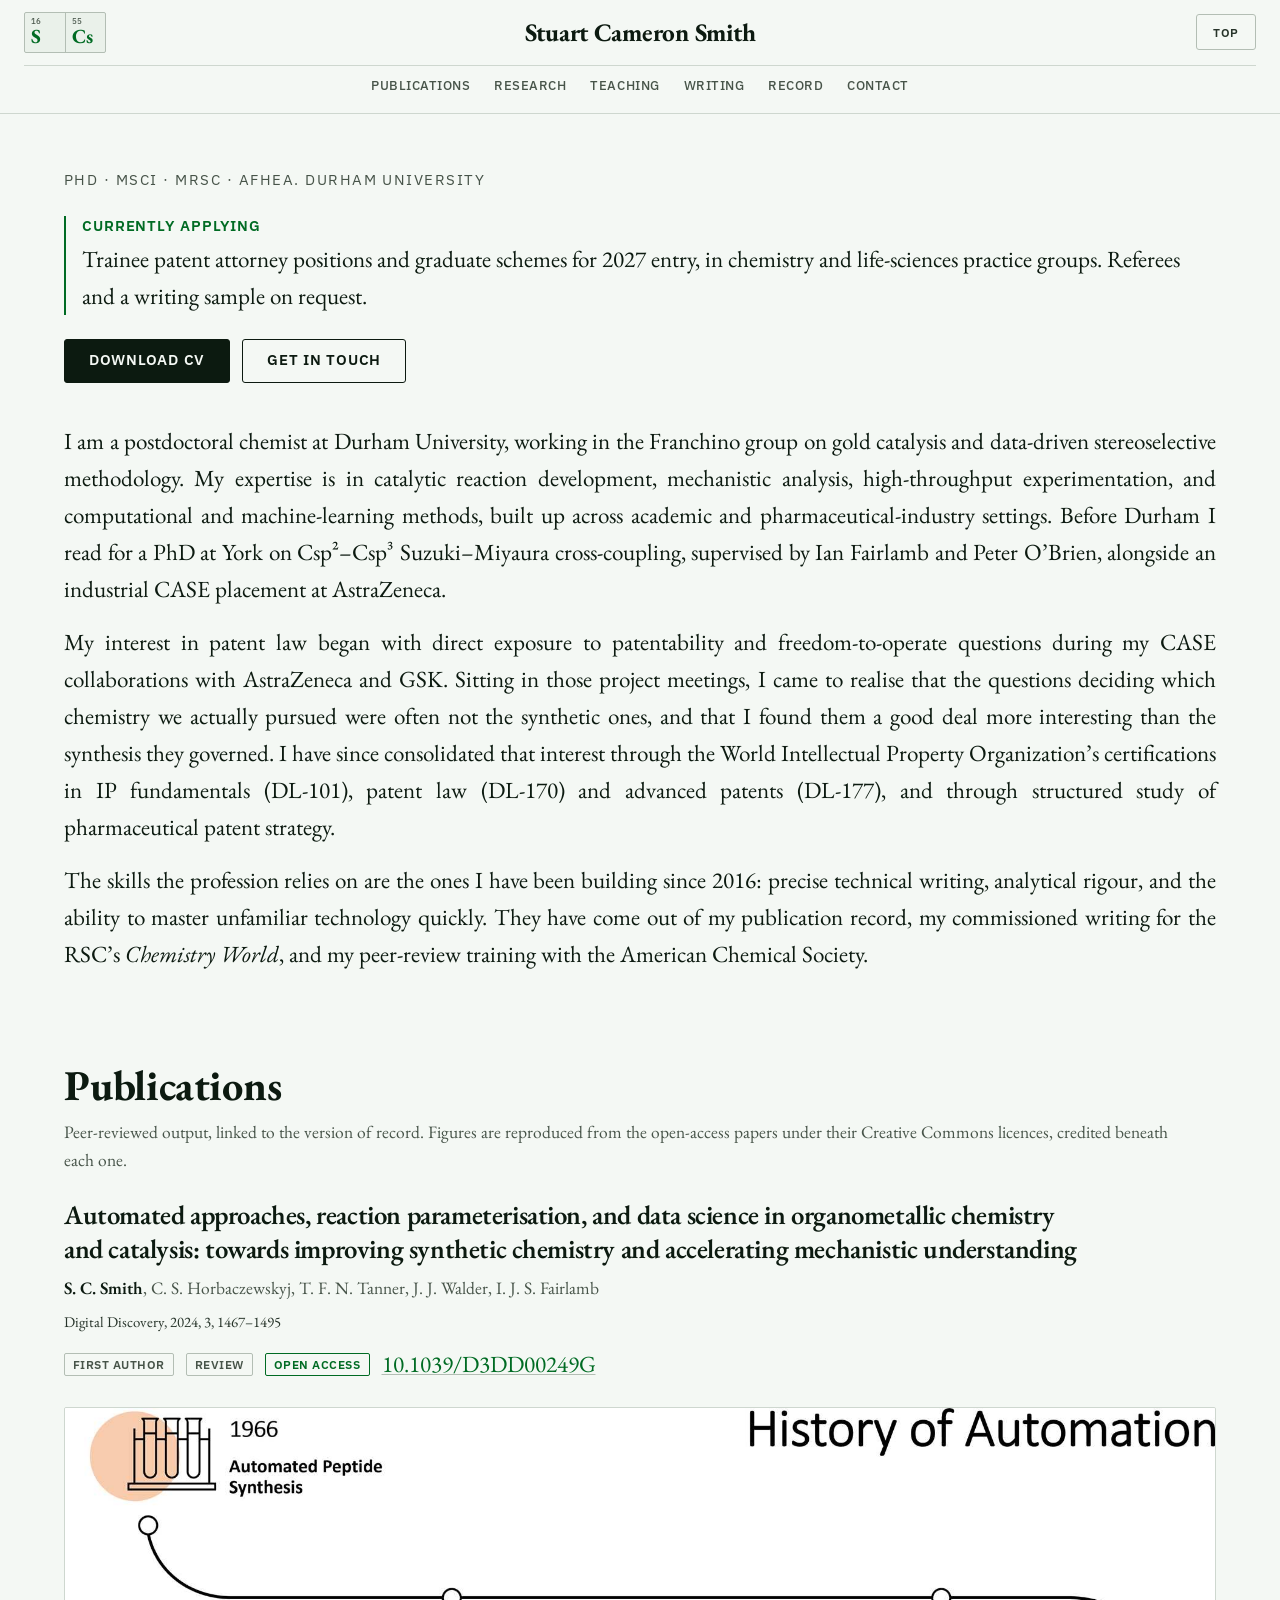
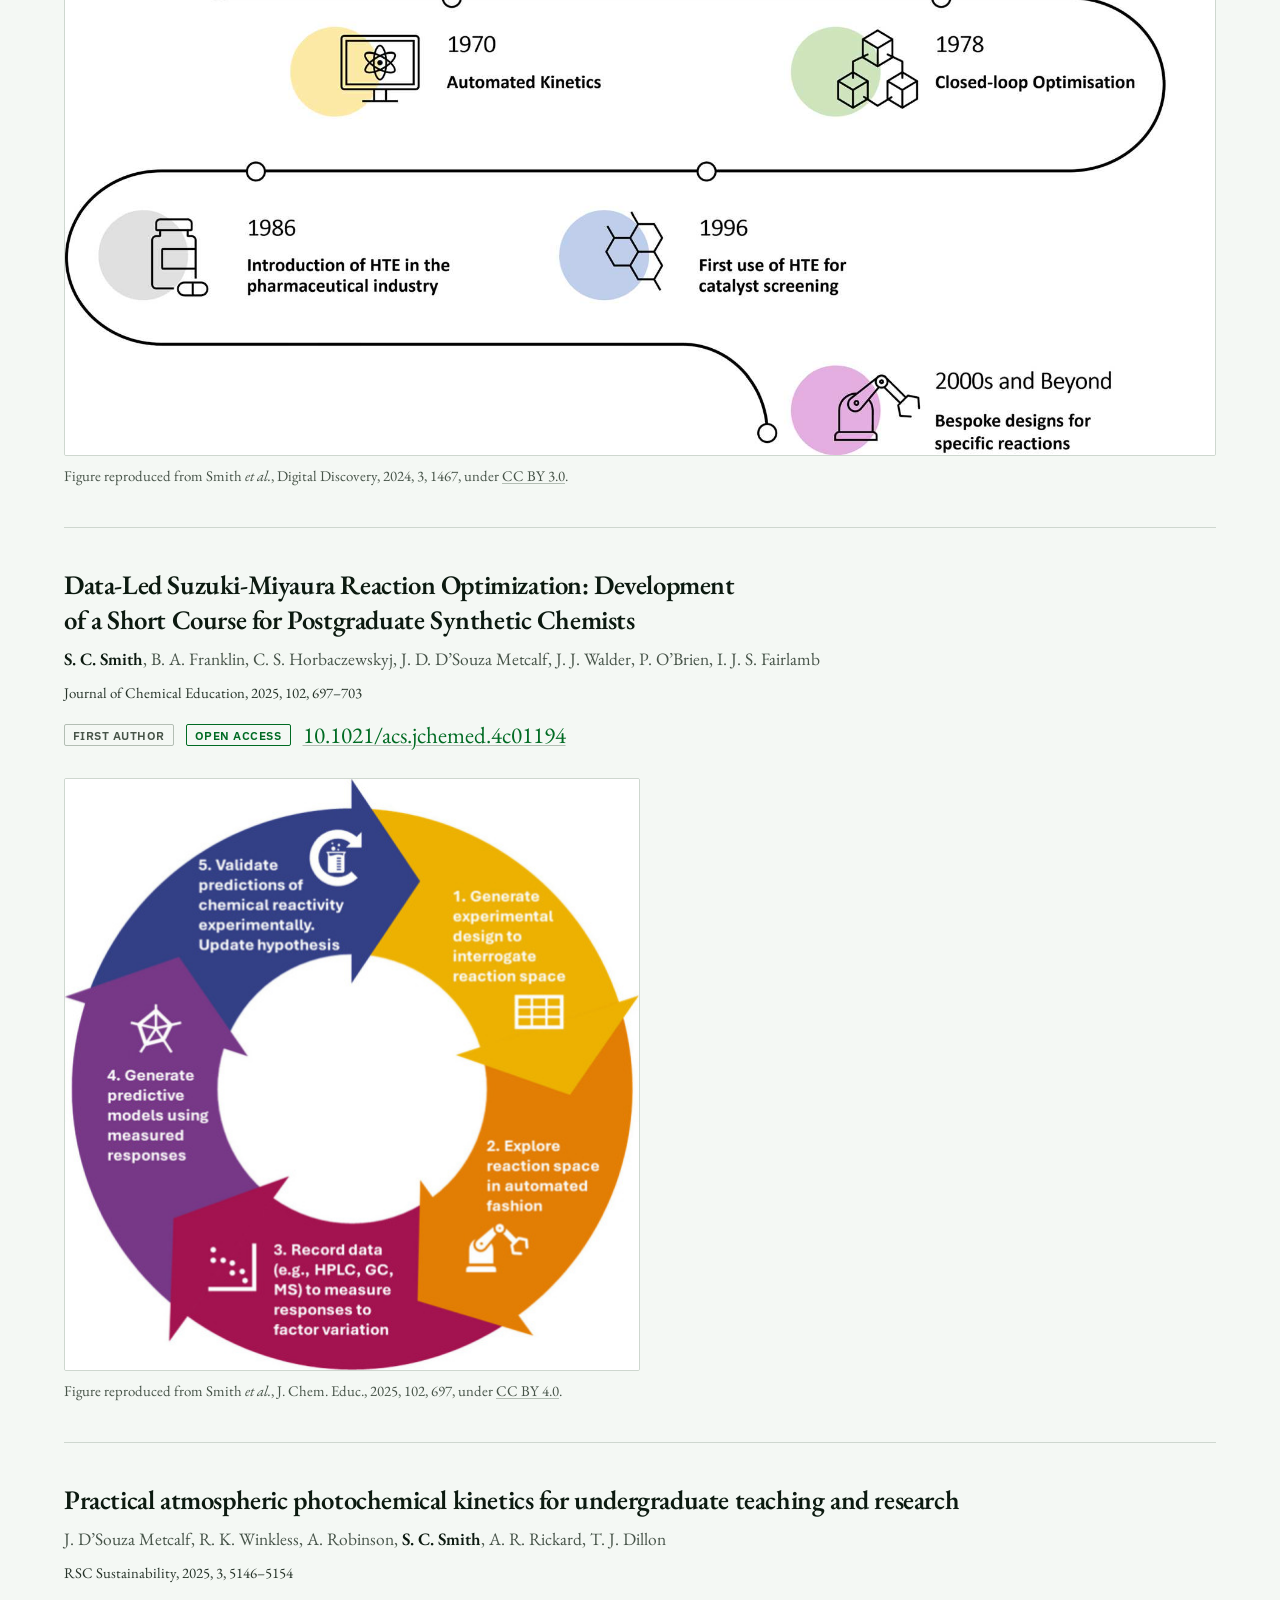
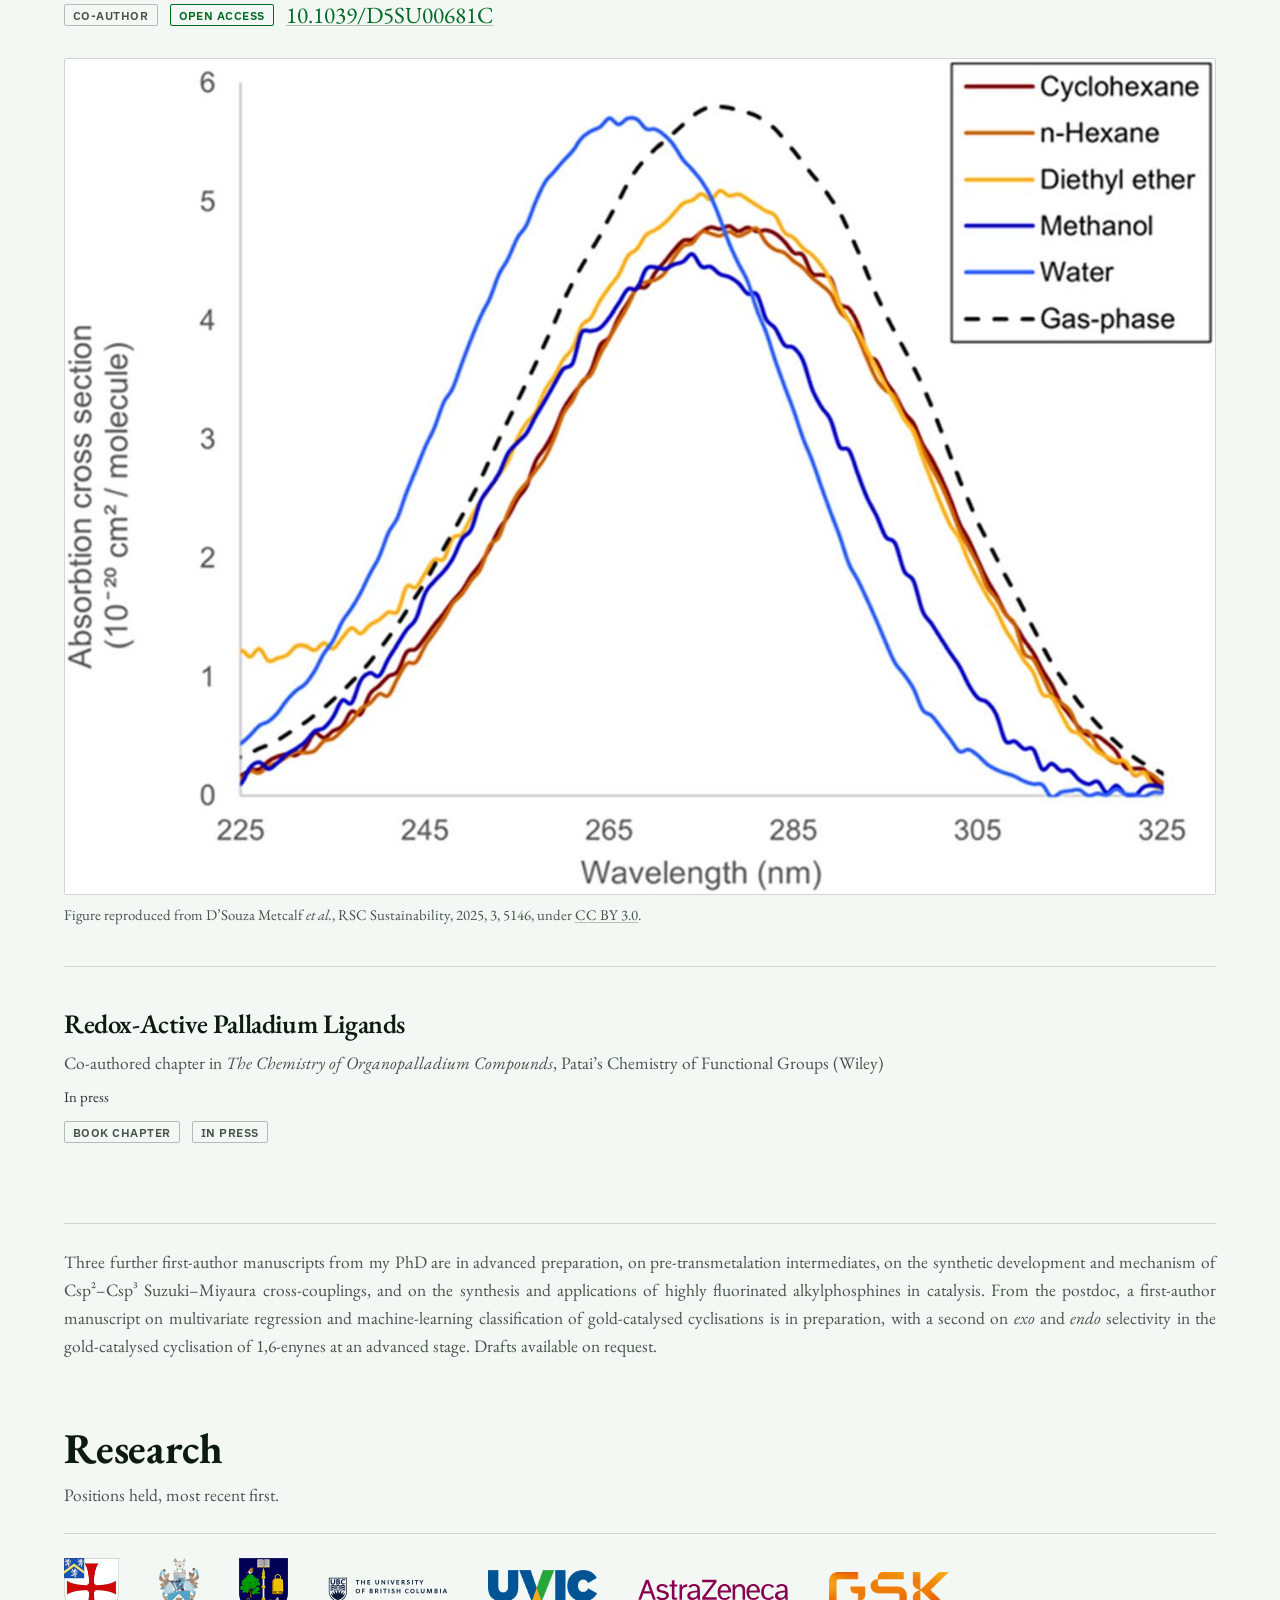
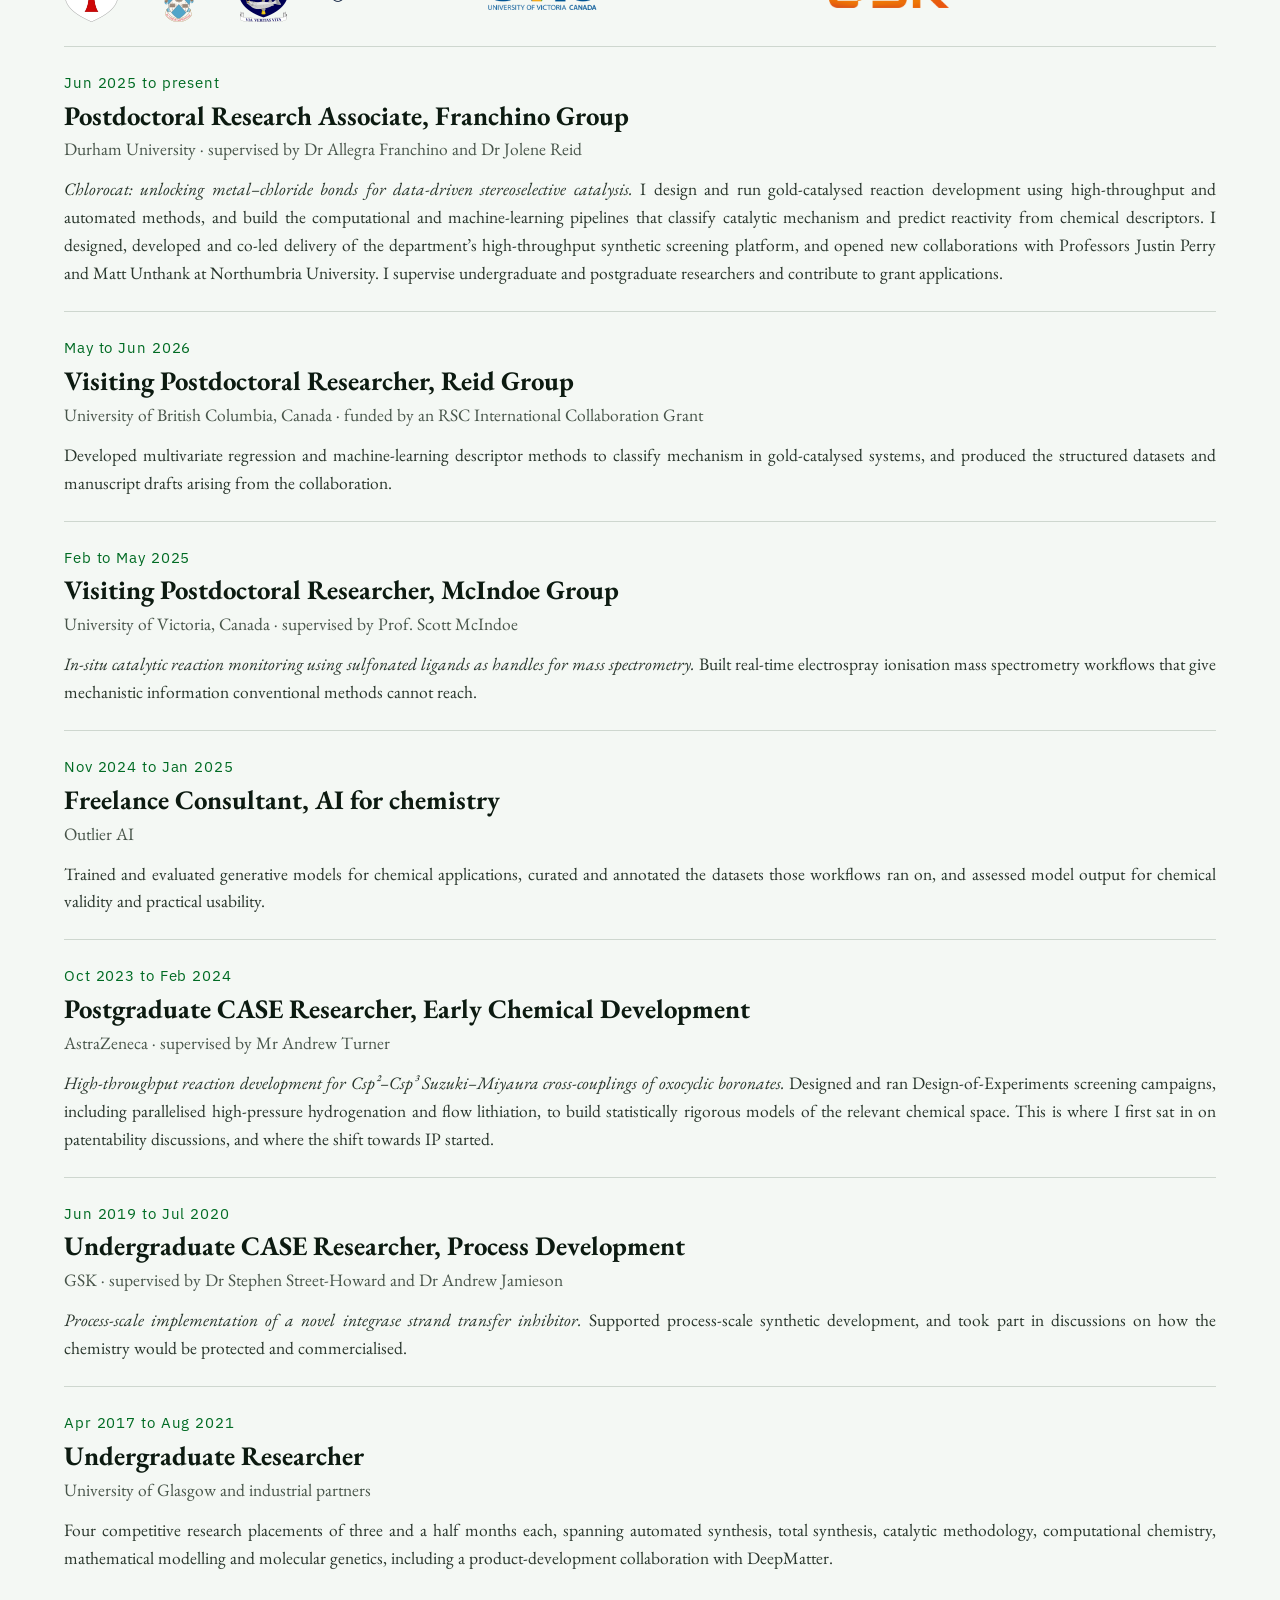
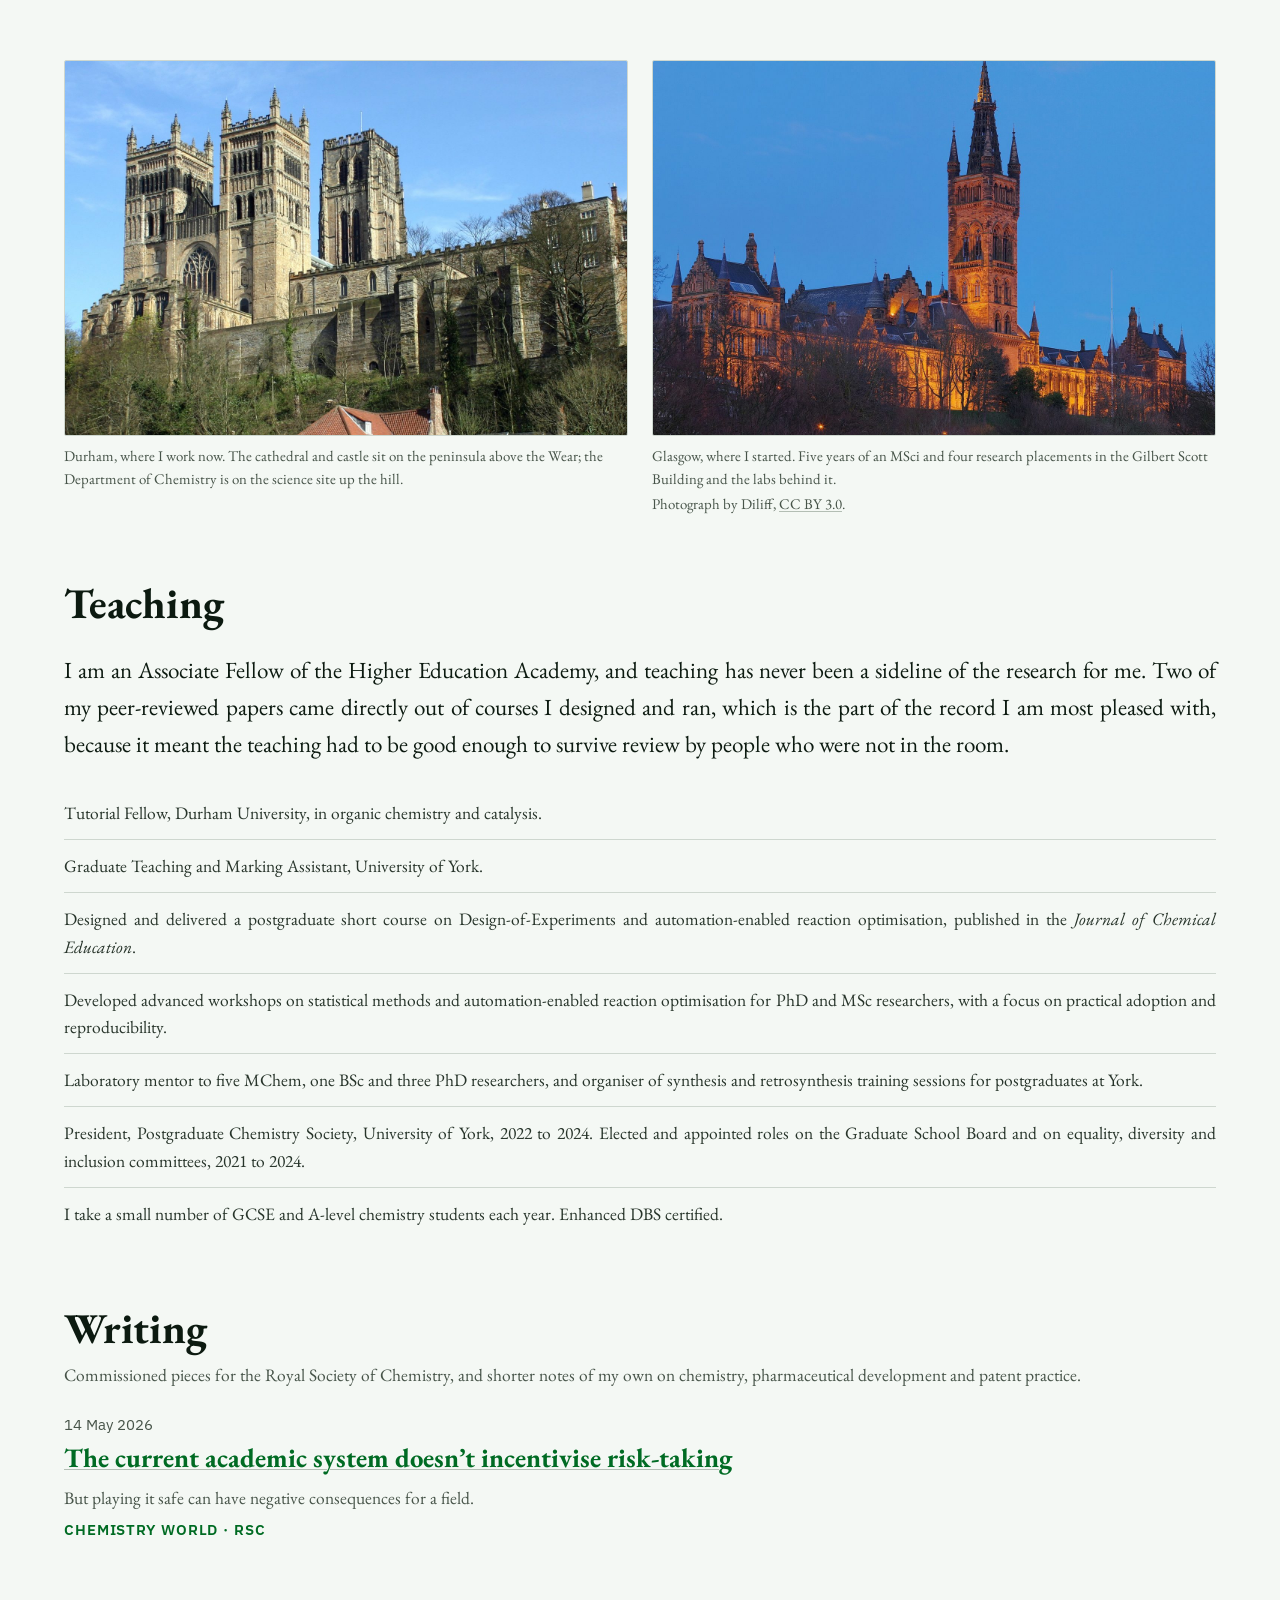
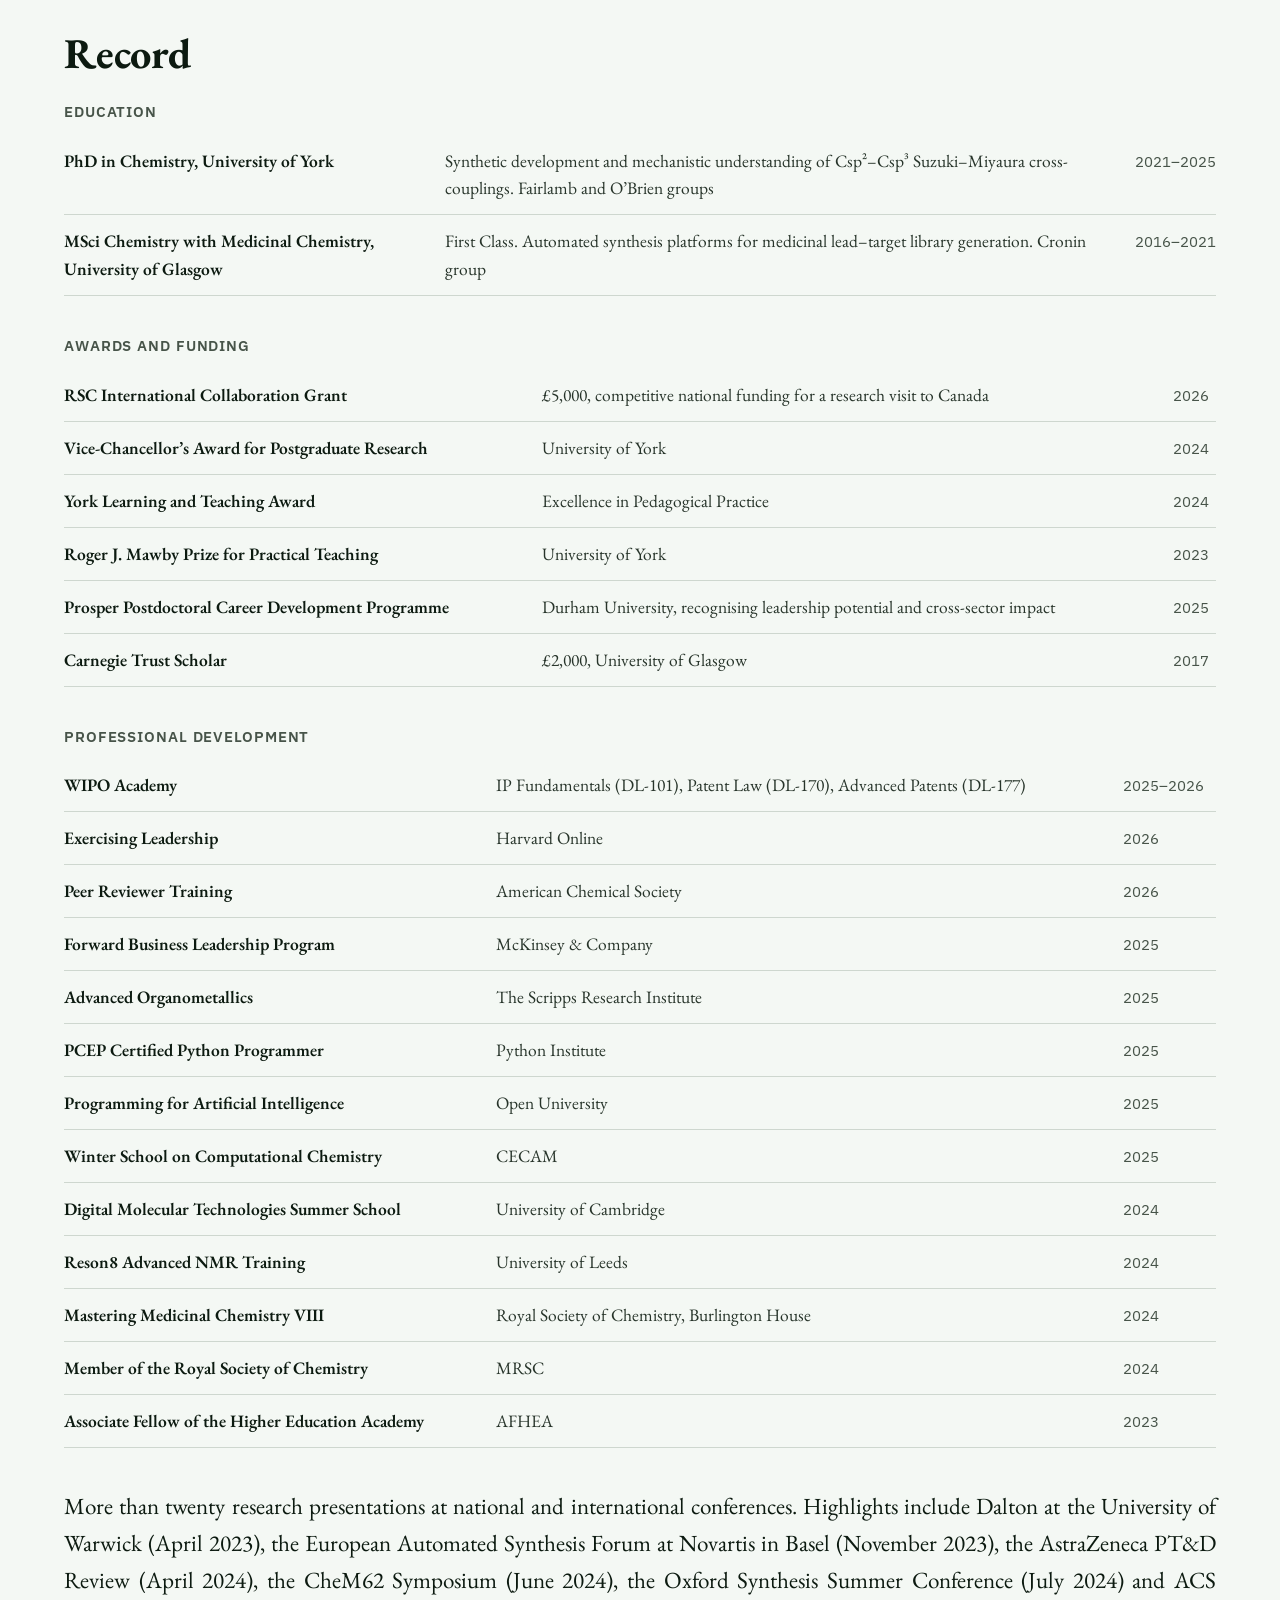
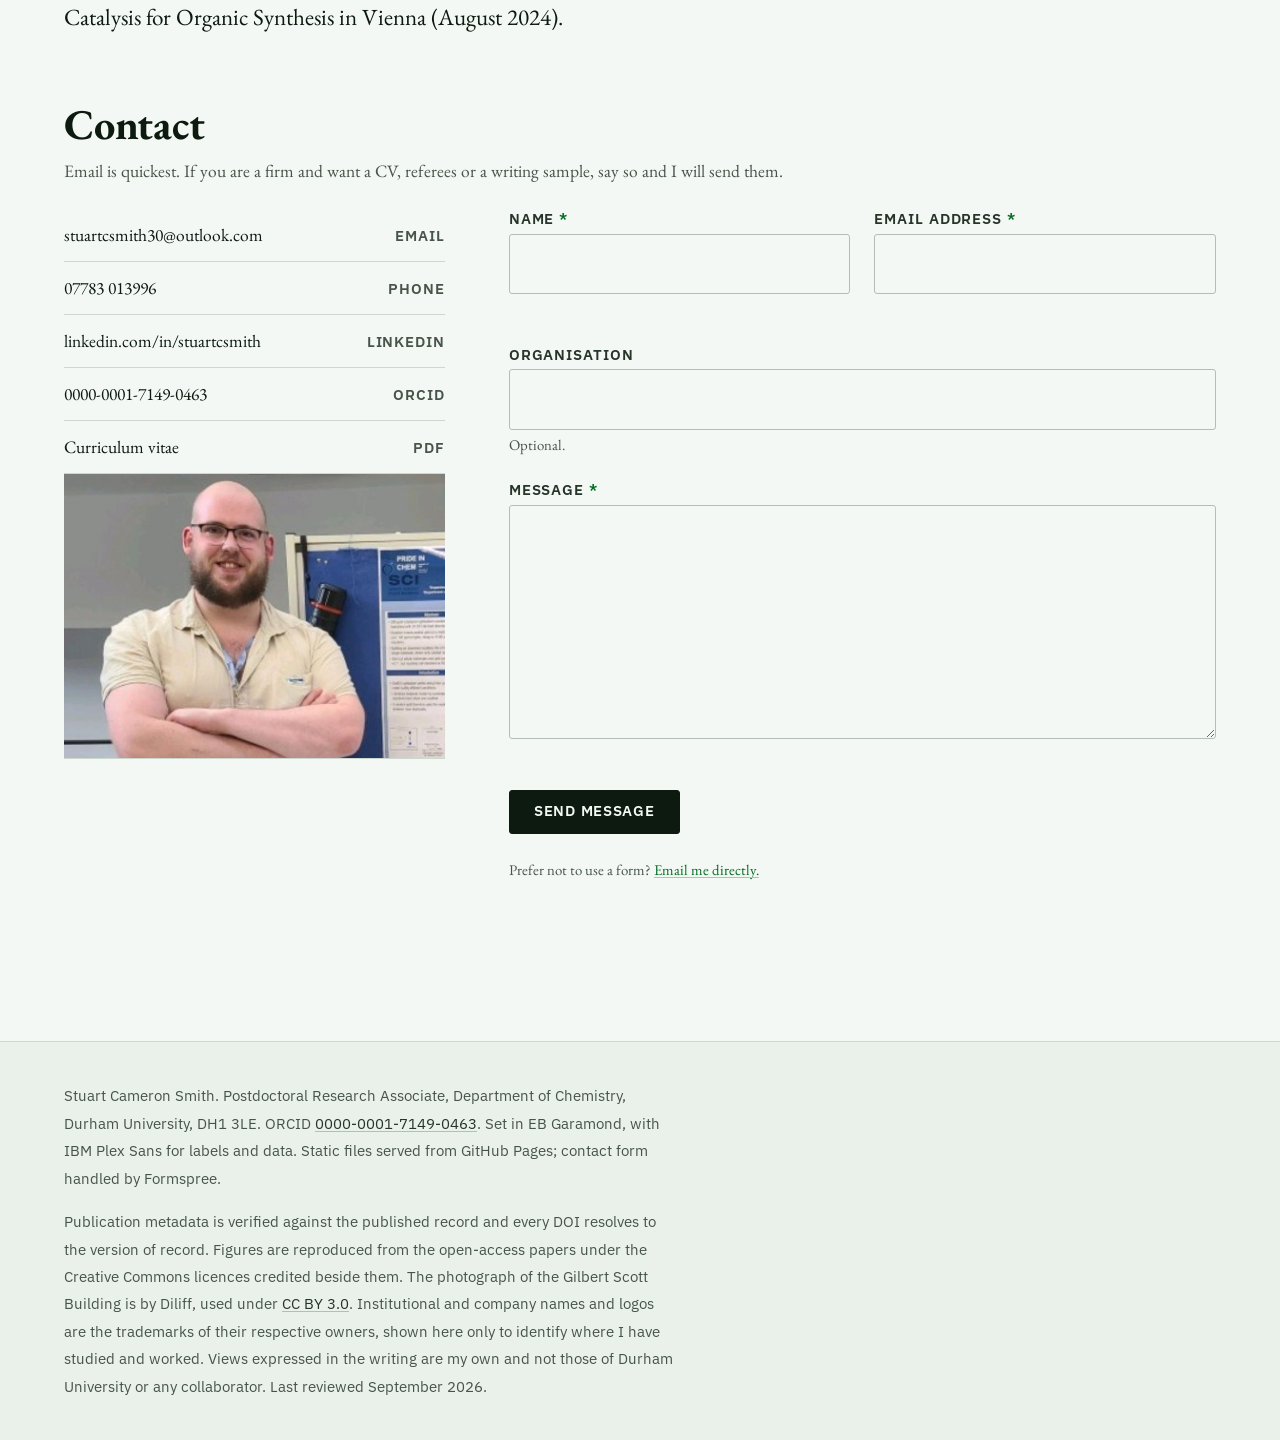
==== commit 87f1bffd: "Name into the header as the main heading; text full-bleed; portrait closes the contact column The he" ====
--- a/index.html
+++ b/index.html
@@ -17,7 +17,7 @@
 <link rel="preconnect" href="https://fonts.googleapis.com">
 <link rel="preconnect" href="https://fonts.gstatic.com" crossorigin>
 <link rel="stylesheet" href="https://fonts.googleapis.com/css2?family=EB+Garamond:ital,wght@0,400;0,500;0,600;0,700;1,400;1,600&family=IBM+Plex+Sans:wght@400;500;600&display=swap">
-<link rel="stylesheet" href="site.css">
+<link rel="stylesheet" href="site.css?v=7">
 
 <script type="application/ld+json">
 {
@@ -47,15 +47,20 @@
 
 <a class="skip" href="#opening">Skip to content</a>
 
-<header class="head">
-  <a class="head__logo" href="#opening" aria-label="Stuart Cameron Smith, back to top">
-    <span class="el"><span class="el__z">16</span><span class="el__sym">S</span></span>
-    <span class="el"><span class="el__z">55</span><span class="el__sym">Cs</span></span>
-  </a>
-
-  <button class="head__menu" type="button" aria-expanded="false" aria-controls="head-nav">
-    <span class="head__menu-label">Sections</span>
-  </button>
+<header class="head" id="top">
+  <div class="head__bar">
+    <a class="head__logo" href="#top" aria-label="Back to top">
+      <span class="el"><span class="el__z">16</span><span class="el__sym">S</span></span>
+      <span class="el"><span class="el__z">55</span><span class="el__sym">Cs</span></span>
+    </a>
+
+    <h1 class="head__name">Stuart Cameron Smith</h1>
+
+    <div class="head__end">
+      <button class="head__menu" type="button" aria-expanded="false" aria-controls="head-nav">Sections</button>
+      <a class="head__top" href="#top">Top</a>
+    </div>
+  </div>
 
   <nav class="head__nav" id="head-nav" aria-label="Sections">
     <a href="#publications">Publications</a>
@@ -65,15 +70,12 @@
     <a href="#record">Record</a>
     <a href="#contact">Contact</a>
   </nav>
-
-  <a class="head__top" href="#opening">Top</a>
 </header>
 
 <main class="doc">
 
 <!-- ============================ OPENING ============================ -->
 <section class="sec sec--open" id="opening">
-  <h1>Stuart Cameron Smith</h1>
   <p class="open__creds">PhD · MSci · MRSC · AFHEA. Durham University</p>
 
   <div class="seeking">
@@ -356,7 +358,6 @@
 
   <div class="contact">
     <div class="contact__side">
-      <img class="portrait" src="assets/stuart-smith.jpg" alt="Stuart Cameron Smith" width="400" height="400" loading="lazy">
       <ul class="direct">
         <li><a href="mailto:stuartcsmith30@outlook.com">stuartcsmith30@outlook.com<span class="direct__tag label">Email</span></a></li>
         <li><a href="tel:+447783013996">07783 013996<span class="direct__tag label">Phone</span></a></li>
@@ -364,6 +365,9 @@
         <li><a href="https://orcid.org/0000-0001-7149-0463" rel="noopener">0000-0001-7149-0463<span class="direct__tag label">ORCID</span></a></li>
         <li><a href="assets/Stuart_Smith_CV.docx" download>Curriculum vitae<span class="direct__tag label">PDF</span></a></li>
       </ul>
+      <figure class="shot">
+        <img class="portrait" src="assets/stuart-smith.jpg" alt="Stuart Cameron Smith" width="400" height="400" loading="lazy">
+      </figure>
     </div>
 
     <!-- Submissions go to Formspree. Without JavaScript this still works,
@@ -418,6 +422,6 @@
   </div>
 </footer>
 
-<script src="site.js" defer></script>
+<script src="site.js?v=7" defer></script>
 </body>
 </html>
--- a/site.css
+++ b/site.css
@@ -1,5 +1,5 @@
 /* Site styles. Imports the design tokens. */
-@import url("tokens.css");
+@import url("tokens.css?v=7");
 
 /* ====================================================================
    Reset and root
@@ -142,7 +142,7 @@
 .lnk:active { color: var(--color-accent-2); }
 
 /* ====================================================================
-   Fixed header: logo, sections, back to top
+   Fixed header: logo, name, sections, back to top
    ==================================================================== */
 
 .head {
@@ -150,19 +150,35 @@
   inset-block-start: 0;
   inset-inline: 0;
   z-index: var(--z-sticky);
-  display: flex;
-  align-items: stretch;
-  gap: var(--space-lg);
-  min-height: var(--head-h);
-  padding-inline: max(var(--space-lg), env(safe-area-inset-left)) max(var(--space-lg), env(safe-area-inset-right));
   background: var(--color-paper);
   border-block-end: var(--rule-hair) solid var(--color-rule);
-}
-
-/* The logo carries the name, so the page never states it twice. */
+  padding-inline: max(var(--space-lg), env(safe-area-inset-left)) max(var(--space-lg), env(safe-area-inset-right));
+}
+
+.head__bar {
+  display: grid;
+  grid-template-columns: 1fr auto 1fr;
+  align-items: center;
+  gap: var(--space-md);
+  padding-block: var(--space-sm);
+}
+
+.head__name {
+  grid-column: 2;
+  justify-self: center;
+  font-family: var(--font-display);
+  font-size: clamp(1.25rem, 0.9rem + 0.85vw, 2rem);
+  font-weight: 700;
+  letter-spacing: -0.01em;
+  line-height: 1.1;
+  text-align: center;
+  white-space: nowrap;
+}
+
 .head__logo {
+  grid-column: 1;
+  justify-self: start;
   display: flex;
-  align-self: center;
   border: var(--rule-hair) solid var(--color-rule-2);
   border-radius: var(--radius-sm);
   overflow: hidden;
@@ -170,9 +186,7 @@
   text-decoration: none;
   transition: border-color var(--dur-micro) var(--ease-out);
 }
-@media (hover: hover) and (pointer: fine) {
-  .head__logo:hover { border-color: var(--color-accent); }
-}
+@media (hover: hover) and (pointer: fine) { .head__logo:hover { border-color: var(--color-accent); } }
 .el {
   display: grid;
   gap: 1px;
@@ -186,84 +200,73 @@
 .el__z   { font-size: 0.5rem; font-weight: 500; color: var(--color-muted); font-variant-numeric: tabular-nums; }
 .el__sym { font-family: var(--font-display); font-size: 1.25rem; font-weight: 700; color: var(--color-accent); line-height: 1.05; }
 
-.head__nav {
-  display: flex;
-  align-items: stretch;
-  gap: var(--space-lg);
-  margin-inline-start: auto;
-  overflow: visible;
-}
-.head__nav a {
+.head__end {
+  grid-column: 3;
+  justify-self: end;
   display: flex;
   align-items: center;
-  font-family: var(--font-ui);
-  font-size: 0.8125rem;
-  font-weight: 500;
-  letter-spacing: 0.04em;
-  text-transform: uppercase;
-  color: var(--color-muted);
-  text-decoration: none;
-  white-space: nowrap;
-  border-block-end: var(--rule-thick) solid transparent;
-  transition: color var(--dur-micro) var(--ease-out), border-color var(--dur-micro) var(--ease-out);
-}
-@media (hover: hover) and (pointer: fine) { .head__nav a:hover { color: var(--color-ink); } }
-.head__nav a[aria-current="true"] { color: var(--color-accent); border-block-end-color: var(--color-accent); }
-
-.head__top {
-  align-self: center;
+  gap: var(--space-sm);
+}
+
+.head__top,
+.head__menu {
   display: inline-flex;
   align-items: center;
   min-height: 2.25rem;
   padding-inline: var(--space-md);
   border: var(--rule-hair) solid var(--color-rule-2);
   border-radius: var(--radius-md);
+  background: var(--color-paper);
+  color: var(--color-ink-2);
   font-family: var(--font-ui);
   font-size: 0.75rem;
   font-weight: 600;
   letter-spacing: 0.06em;
   text-transform: uppercase;
-  color: var(--color-ink-2);
   text-decoration: none;
   white-space: nowrap;
+  cursor: pointer;
   transition: background-color var(--dur-micro) var(--ease-out), border-color var(--dur-micro) var(--ease-out);
 }
 @media (hover: hover) and (pointer: fine) {
-  .head__top:hover { background: var(--color-paper-3); border-color: var(--color-ink-2); }
-}
-
-/* Disclosure button, shown only where the links will not fit */
-.head__menu {
-  display: none;
-  align-self: center;
-  margin-inline-start: auto;
-  min-height: 2.5rem;
-  padding-inline: var(--space-md);
-  border: var(--rule-hair) solid var(--color-rule-2);
-  border-radius: var(--radius-md);
-  background: var(--color-paper);
-  color: var(--color-ink);
-  font-family: var(--font-ui);
-  font-size: 0.75rem;
-  font-weight: 600;
-  letter-spacing: 0.06em;
+  .head__top:hover, .head__menu:hover { background: var(--color-paper-3); border-color: var(--color-ink-2); }
+}
+.head__menu { display: none; }
+
+.head__nav {
+  display: flex;
+  justify-content: center;
+  flex-wrap: wrap;
+  gap: var(--space-lg);
+  padding-block: var(--space-xs) var(--space-sm);
+  border-block-start: var(--rule-hair) solid var(--color-rule);
+}
+.head__nav a {
+  font-family: var(--font-ui);
+  font-size: 0.8125rem;
+  font-weight: 500;
+  letter-spacing: 0.04em;
   text-transform: uppercase;
-  cursor: pointer;
-  white-space: nowrap;
-}
+  color: var(--color-muted);
+  text-decoration: none;
+  white-space: nowrap;
+  padding-block: var(--space-3xs);
+  border-block-end: var(--rule-thick) solid transparent;
+  transition: color var(--dur-micro) var(--ease-out), border-color var(--dur-micro) var(--ease-out);
+}
+@media (hover: hover) and (pointer: fine) { .head__nav a:hover { color: var(--color-ink); } }
+.head__nav a[aria-current="true"] { color: var(--color-accent); border-block-end-color: var(--color-accent); }
 
 @media (max-width: 61.99rem) {
-  .head { flex-wrap: wrap; padding-block: var(--space-sm); }
+  .head__name { font-size: 1.0625rem; }
   .head__menu { display: inline-flex; }
+  .head__top  { display: none; }
   .head__nav {
     display: none;
-    flex-basis: 100%;
     flex-direction: column;
     align-items: stretch;
     gap: 0;
-    margin-inline-start: 0;
-    margin-block-start: var(--space-sm);
-    border-block-start: var(--rule-hair) solid var(--color-rule);
+    padding-block: 0;
   }
   .head__nav.is-open { display: flex; }
   .head__nav a {
@@ -271,16 +274,14 @@
     border-block-end: var(--rule-hair) solid var(--color-rule);
   }
   .head__nav a[aria-current="true"] { border-block-end-color: var(--color-rule); }
-  .head__top { order: 3; }
-}
-
+}
 
 /* ====================================================================
    Document shell
    ==================================================================== */
 
 .doc {
-  max-width: 46rem;
+  max-width: none;
   padding-block-start: calc(var(--head-h) + var(--space-xl));
   margin-inline: auto;
   padding-inline: max(var(--space-lg), env(safe-area-inset-left));
@@ -703,17 +704,20 @@
   .contact { grid-template-columns: minmax(0, 0.7fr) minmax(0, 1.3fr); align-items: start; }
 }
 
-/* Portrait sits at the head of the contact column, sized to it and framed
-   like every other figure on the page. */
-.contact__side { display: grid; gap: var(--space-lg); align-content: start; }
+
+/* The portrait closes the contact column. It sits flush to the column and
+   carries the same hairline as the rows above, so it reads as the last block
+   of that list rather than an image dropped on top of the layout. */
+.contact__side { display: grid; gap: 0; align-content: start; }
+.shot { margin: 0; }
 .portrait {
   display: block;
-  width: 100%;          /* fills its column, so it reads as part of the layout */
+  width: 100%;
   height: auto;
-  aspect-ratio: 1 / 1;
+  aspect-ratio: 4 / 3;
   object-fit: cover;
-  border: var(--rule-hair) solid var(--color-rule);
-  border-radius: var(--radius-sm);
+  object-position: 50% 32%;
+  border-block-end: var(--rule-hair) solid var(--color-rule);
 }
 
 .direct { list-style: none; }
@@ -813,7 +817,7 @@
   background: var(--color-paper-2);
 }
 .colophon__inner {
-  max-width: 46rem;
+  max-width: none;
   margin-inline: auto;
   padding: var(--space-xl) max(var(--space-lg), env(safe-area-inset-left));
   font-family: var(--font-ui);
@@ -844,7 +848,7 @@
    centred in what remains. The reading column stays at measure; figures,
    tables and the logo strip take the extra width instead. */
 @media (min-width: 60rem) {
-  .doc, .colophon__inner { max-width: 110rem; padding-inline: var(--space-3xl); }
+  .doc, .colophon__inner { padding-inline: var(--space-2xl); }
 }
 
 /* ====================================================================
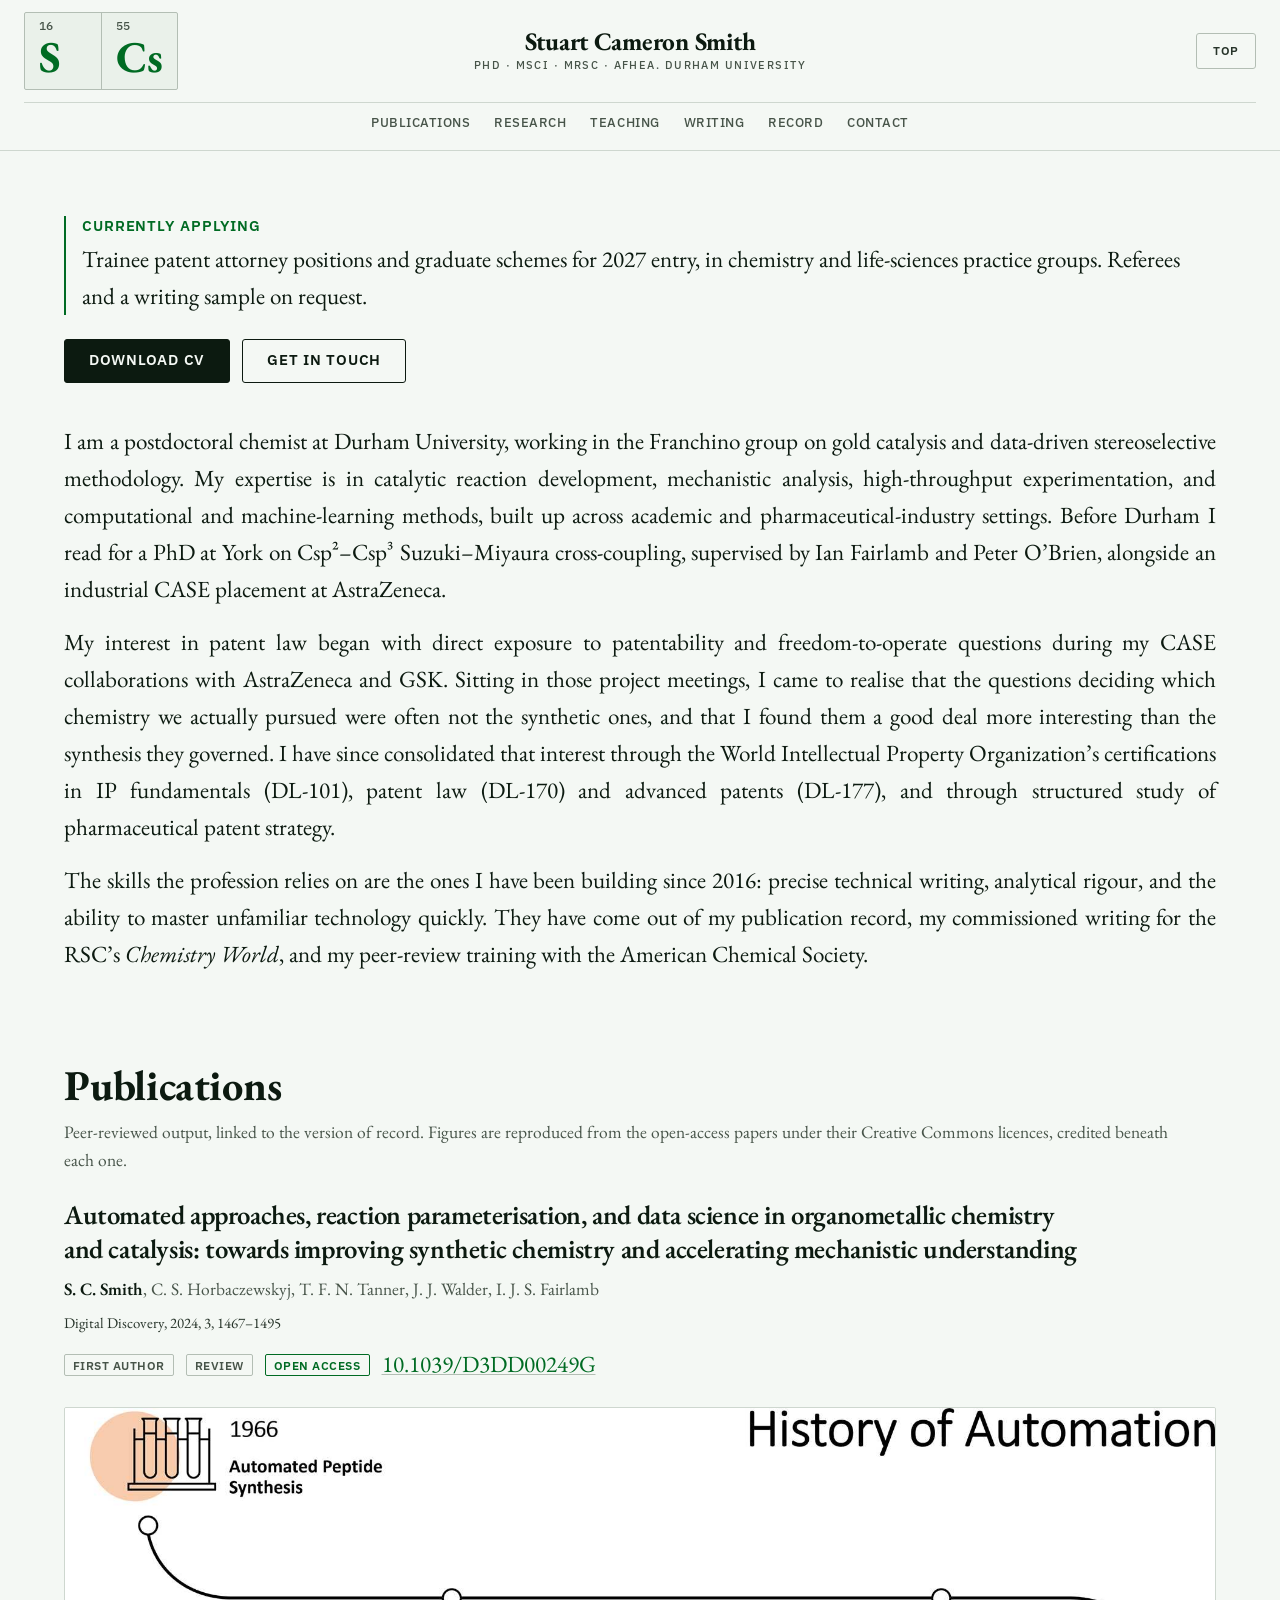
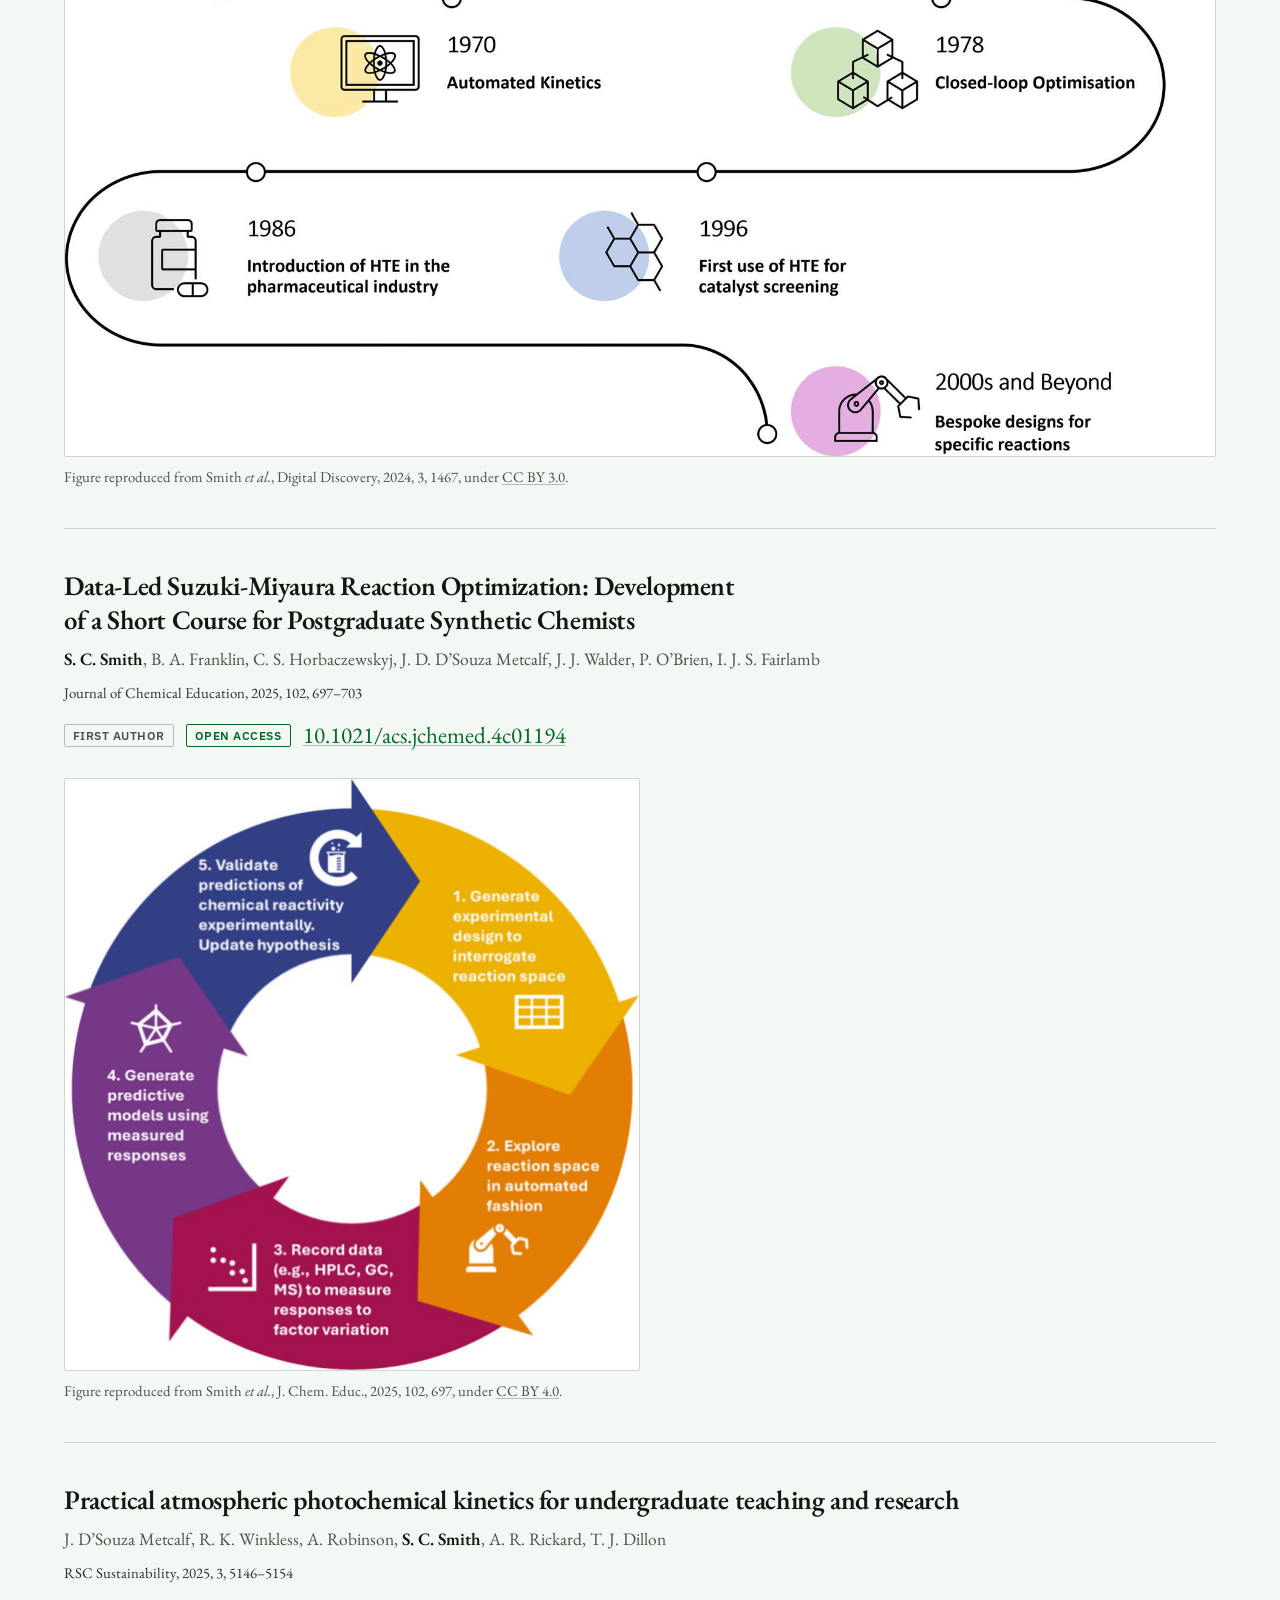
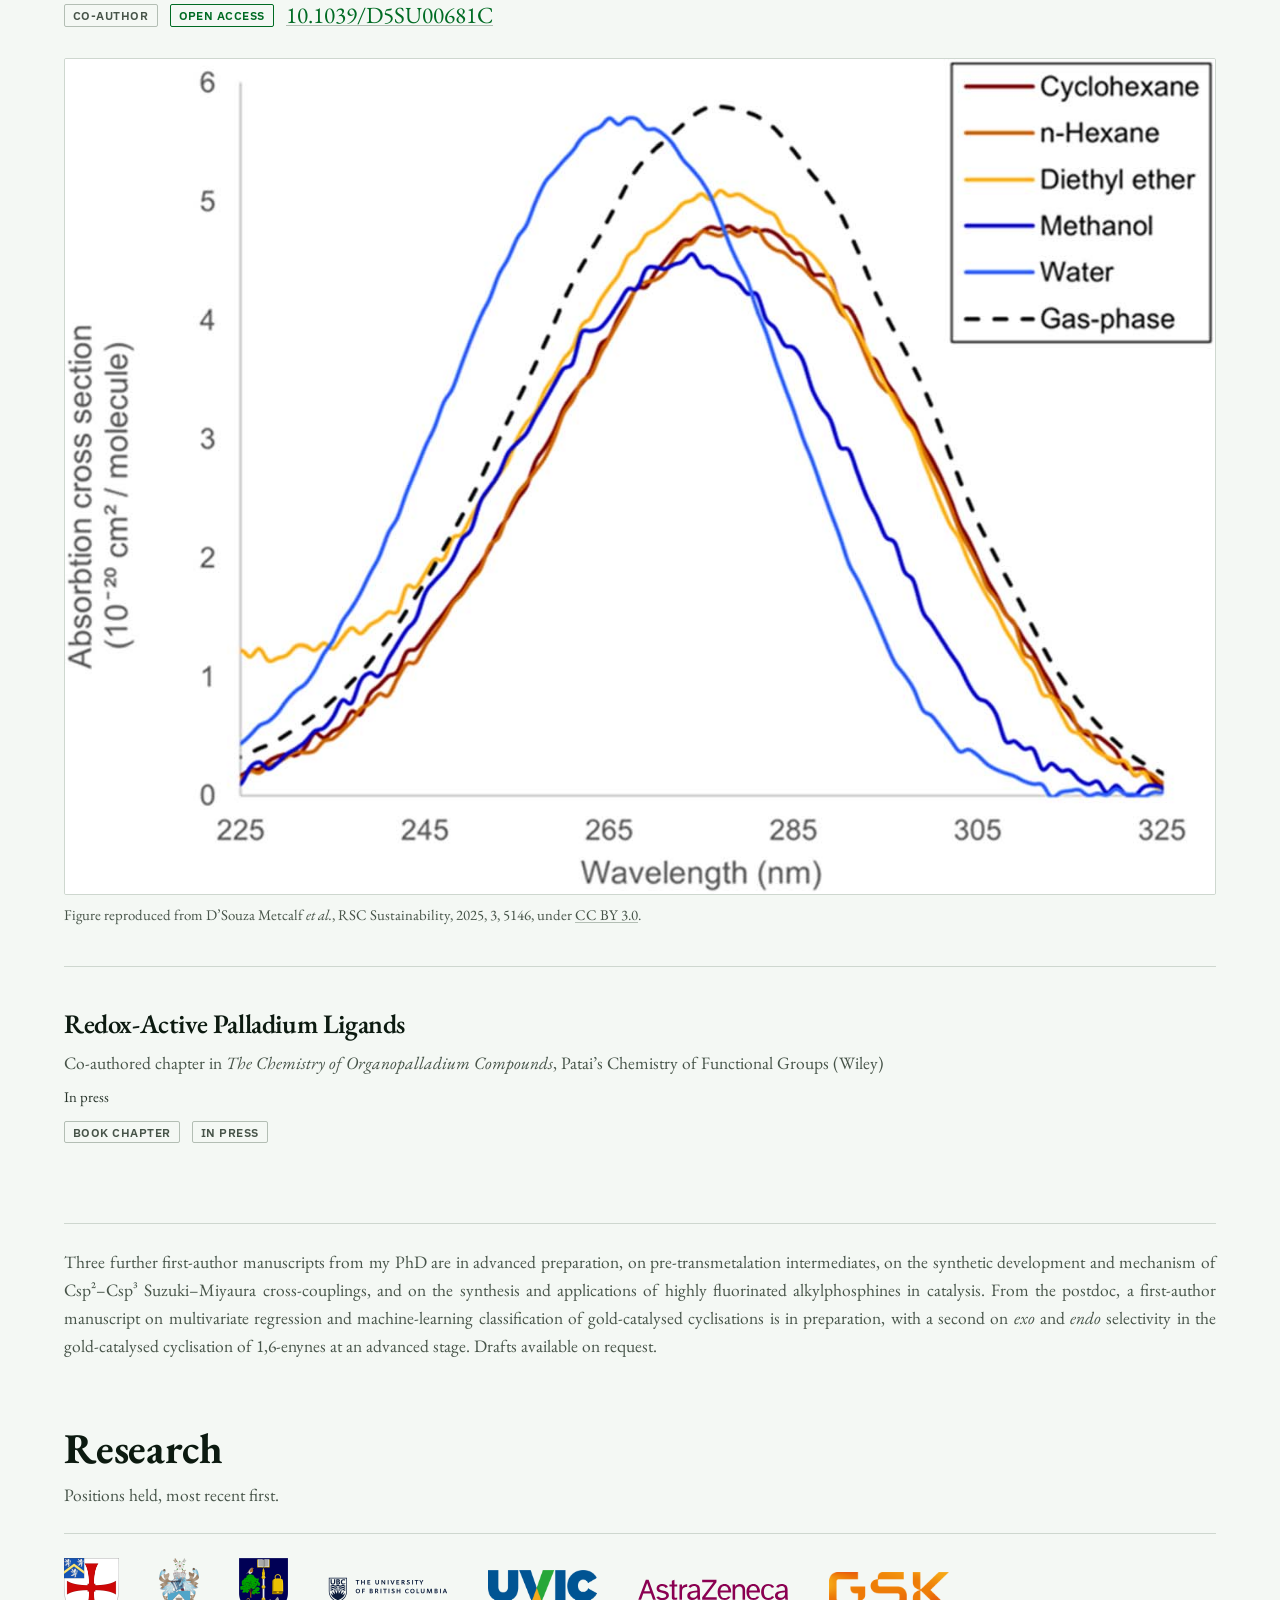
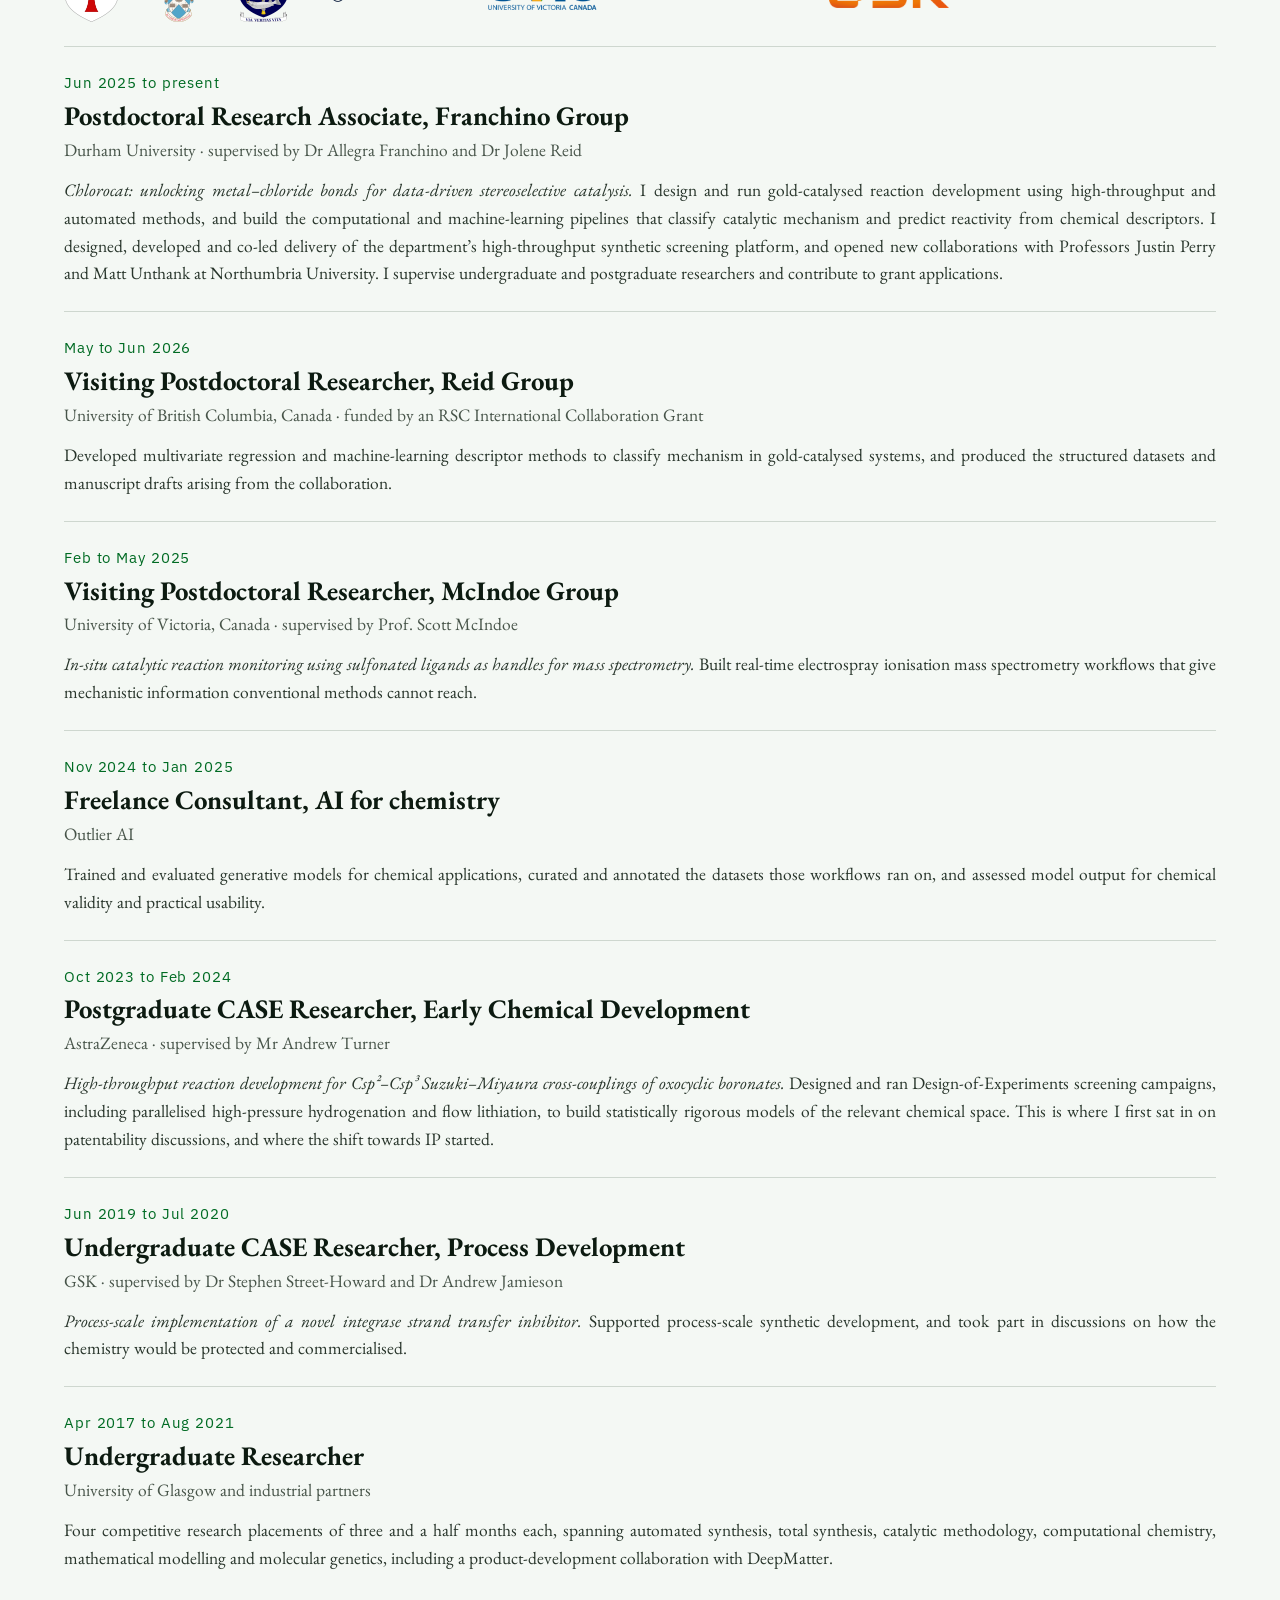
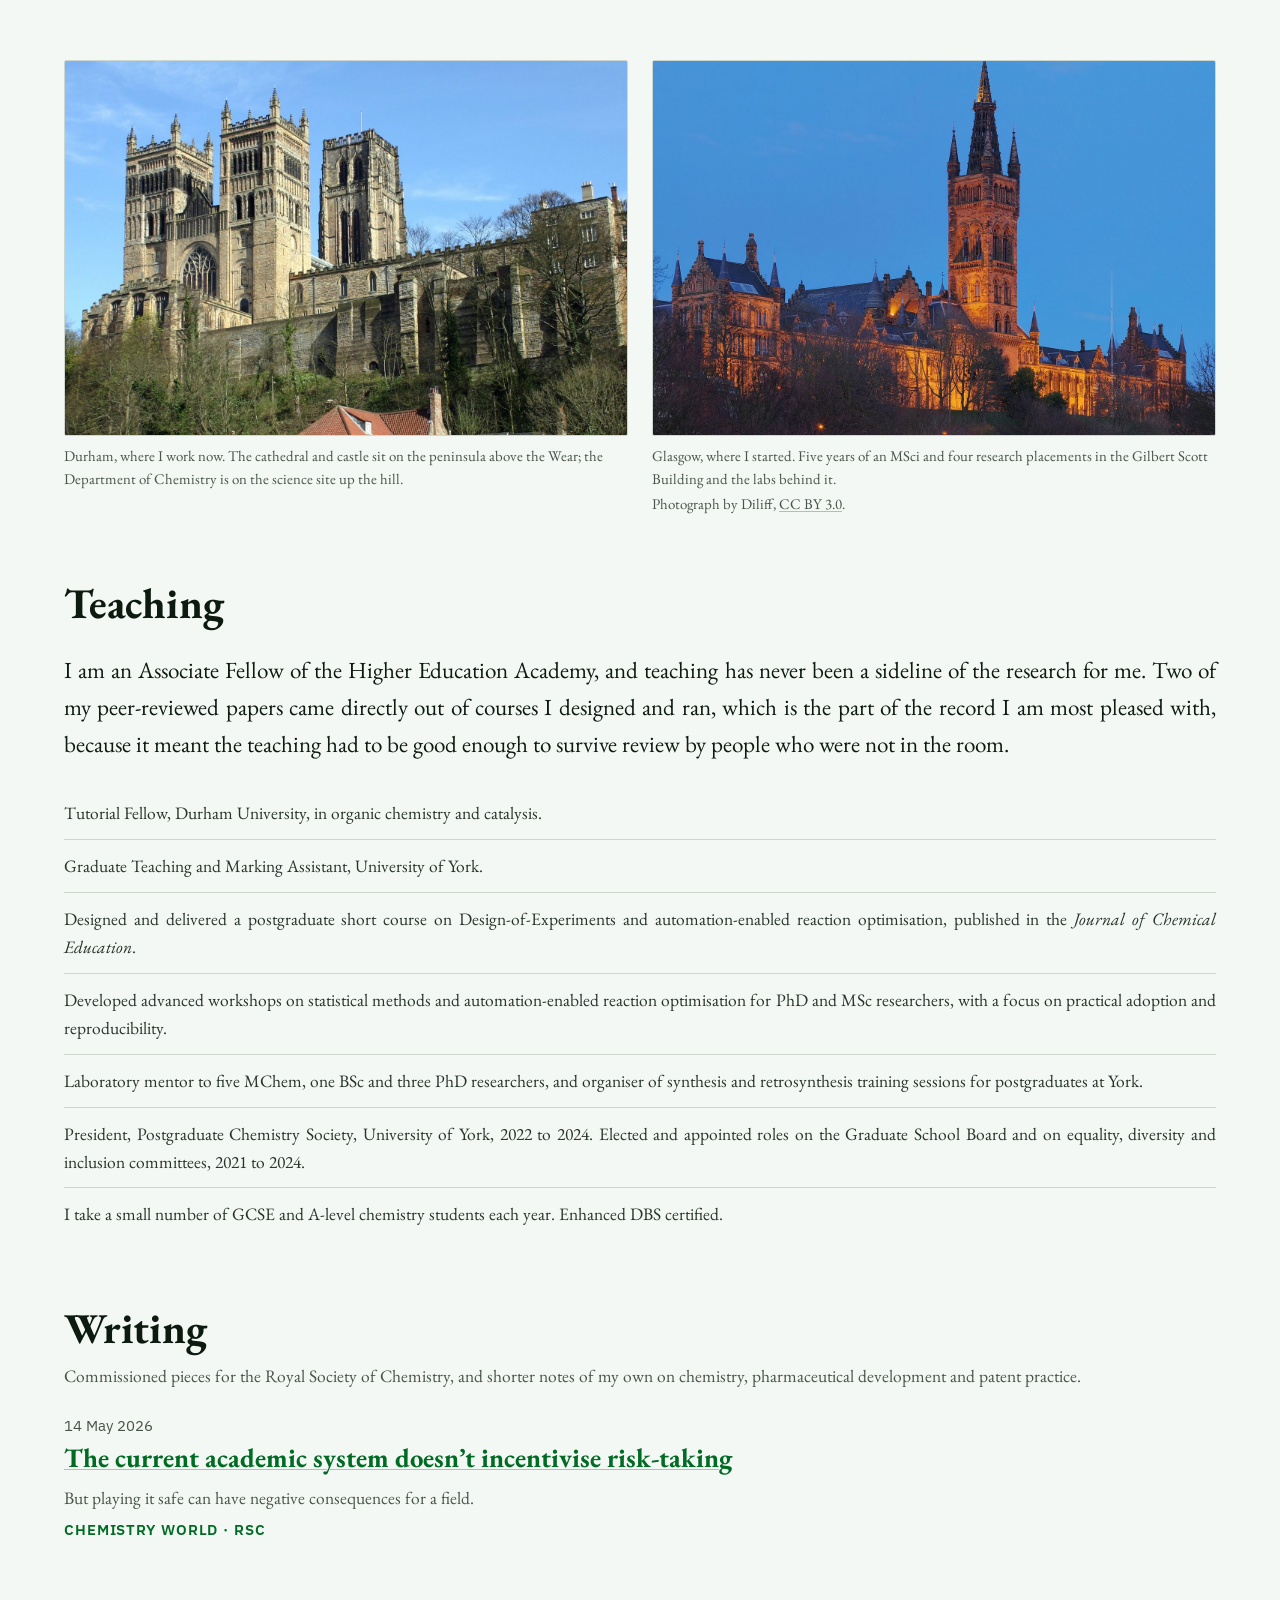
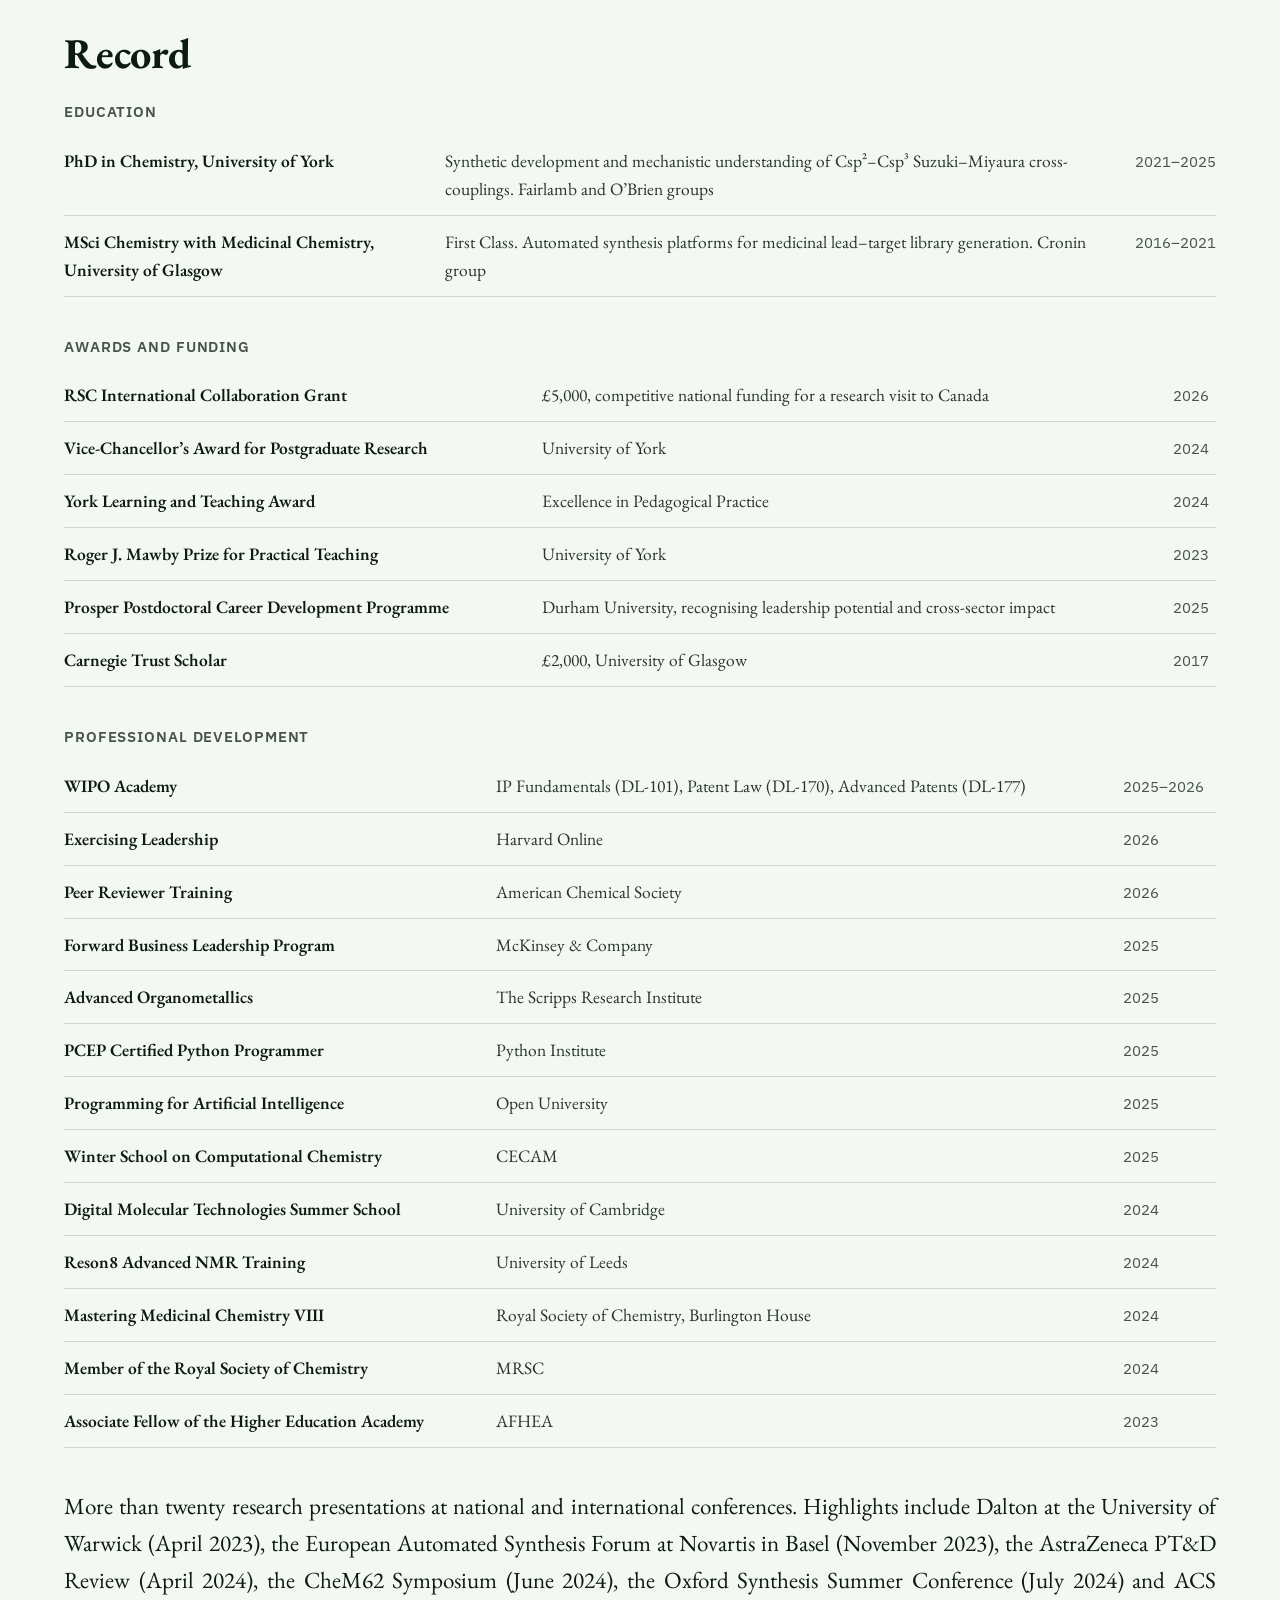
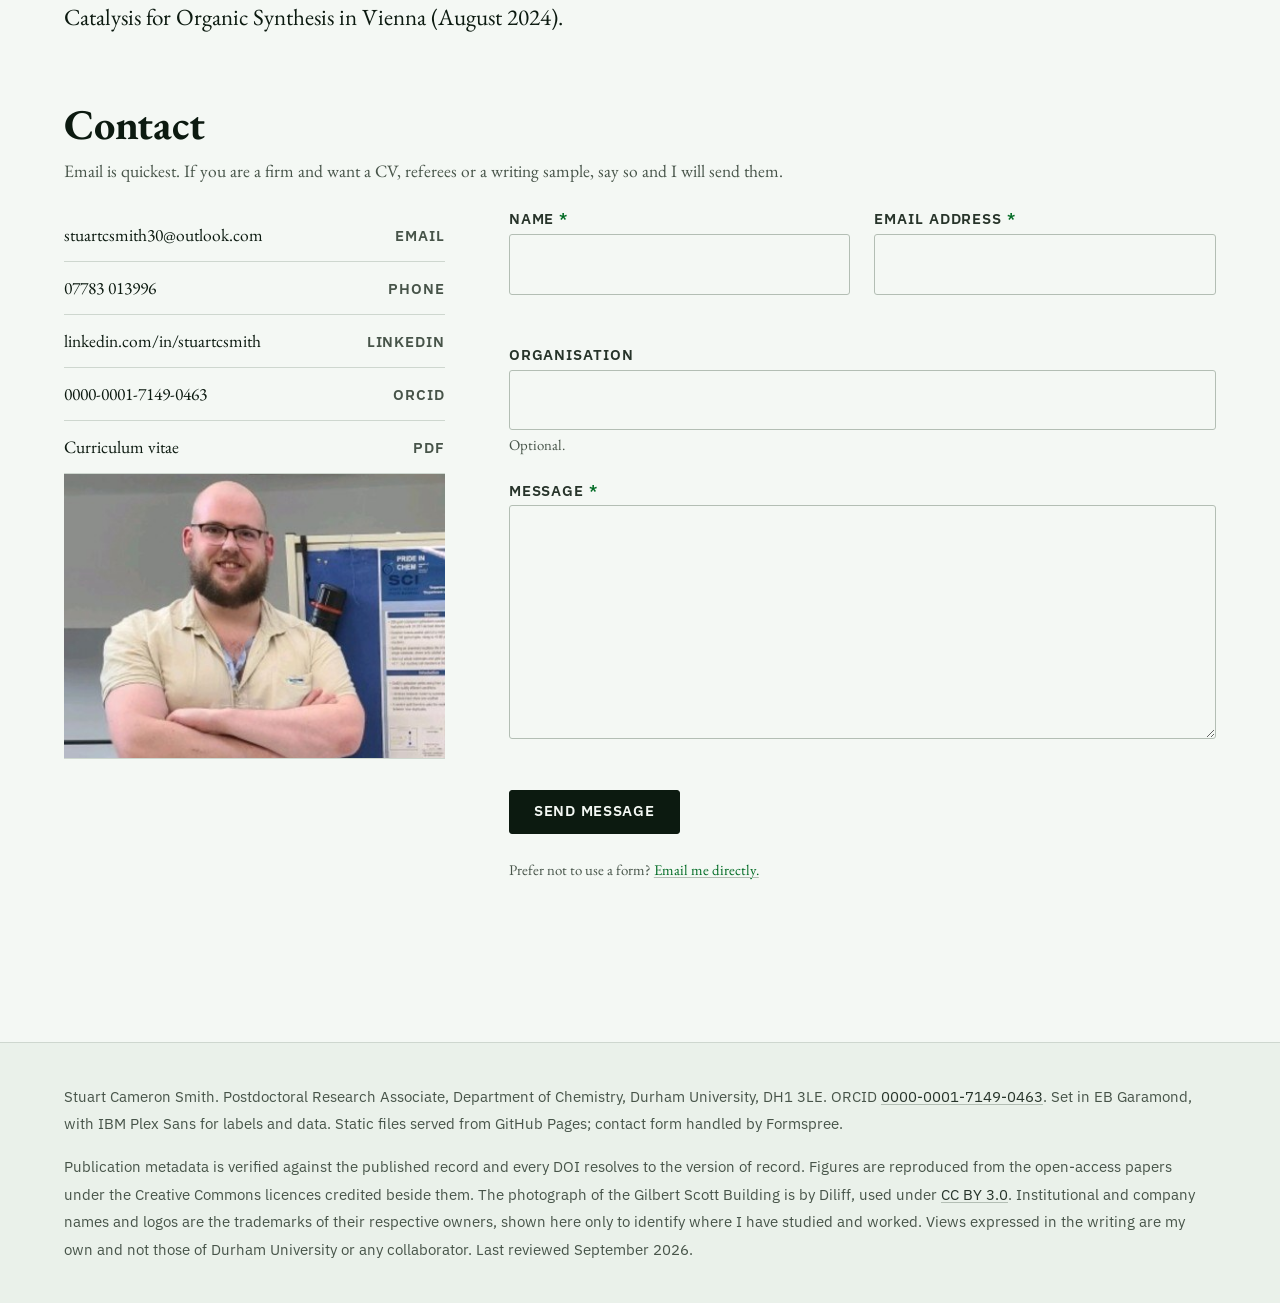
==== commit 93abb81d: "Enlarge the logo, move credentials into the header, widen the colophon, fix Top The logo now matches" ====
--- a/index.html
+++ b/index.html
@@ -17,7 +17,7 @@
 <link rel="preconnect" href="https://fonts.googleapis.com">
 <link rel="preconnect" href="https://fonts.gstatic.com" crossorigin>
 <link rel="stylesheet" href="https://fonts.googleapis.com/css2?family=EB+Garamond:ital,wght@0,400;0,500;0,600;0,700;1,400;1,600&family=IBM+Plex+Sans:wght@400;500;600&display=swap">
-<link rel="stylesheet" href="site.css?v=7">
+<link rel="stylesheet" href="site.css?v=9">
 
 <script type="application/ld+json">
 {
@@ -54,11 +54,14 @@
       <span class="el"><span class="el__z">55</span><span class="el__sym">Cs</span></span>
     </a>
 
-    <h1 class="head__name">Stuart Cameron Smith</h1>
+    <div class="head__id">
+      <h1 class="head__name">Stuart Cameron Smith</h1>
+      <p class="head__creds">PhD · MSci · MRSC · AFHEA. Durham University</p>
+    </div>
 
     <div class="head__end">
       <button class="head__menu" type="button" aria-expanded="false" aria-controls="head-nav">Sections</button>
-      <a class="head__top" href="#top">Top</a>
+      <a class="head__top" href="#opening">Top</a>
     </div>
   </div>
 
@@ -76,7 +79,6 @@
 
 <!-- ============================ OPENING ============================ -->
 <section class="sec sec--open" id="opening">
-  <p class="open__creds">PhD · MSci · MRSC · AFHEA. Durham University</p>
 
   <div class="seeking">
     <span class="seeking__label label">Currently applying</span>
@@ -422,6 +424,6 @@
   </div>
 </footer>
 
-<script src="site.js?v=7" defer></script>
+<script src="site.js?v=9" defer></script>
 </body>
 </html>
--- a/site.css
+++ b/site.css
@@ -1,5 +1,5 @@
 /* Site styles. Imports the design tokens. */
-@import url("tokens.css?v=7");
+@import url("tokens.css?v=9");
 
 /* ====================================================================
    Reset and root
@@ -163,9 +163,15 @@
   padding-block: var(--space-sm);
 }
 
-.head__name {
+.head__id {
   grid-column: 2;
   justify-self: center;
+  display: grid;
+  gap: var(--space-3xs);
+  justify-items: center;
+  min-width: 0;
+}
+.head__name {
   font-family: var(--font-display);
   font-size: clamp(1.25rem, 0.9rem + 0.85vw, 2rem);
   font-weight: 700;
@@ -175,9 +181,21 @@
   white-space: nowrap;
 }
 
+.head__creds {
+  font-family: var(--font-ui);
+  font-size: 0.6875rem;
+  font-weight: 500;
+  letter-spacing: 0.13em;
+  text-transform: uppercase;
+  color: var(--color-muted);
+  text-align: center;
+  line-height: 1.4;
+}
+
 .head__logo {
   grid-column: 1;
   justify-self: start;
+  align-self: stretch;
   display: flex;
   border: var(--rule-hair) solid var(--color-rule-2);
   border-radius: var(--radius-sm);
@@ -189,16 +207,17 @@
 @media (hover: hover) and (pointer: fine) { .head__logo:hover { border-color: var(--color-accent); } }
 .el {
   display: grid;
-  gap: 1px;
-  padding: 0.25rem 0.4rem 0.3rem;
-  min-width: 2.5rem;
+  align-content: center;
+  gap: 2px;
+  padding: 0.45rem 0.85rem 0.55rem;
+  min-width: 4.75rem;
   font-family: var(--font-ui);
   line-height: 1;
   text-align: start;
 }
 .el + .el { border-inline-start: var(--rule-hair) solid var(--color-rule-2); }
-.el__z   { font-size: 0.5rem; font-weight: 500; color: var(--color-muted); font-variant-numeric: tabular-nums; }
-.el__sym { font-family: var(--font-display); font-size: 1.25rem; font-weight: 700; color: var(--color-accent); line-height: 1.05; }
+.el__z   { font-size: 0.75rem; font-weight: 500; color: var(--color-muted); font-variant-numeric: tabular-nums; }
+.el__sym { font-family: var(--font-display); font-size: 2.75rem; font-weight: 700; color: var(--color-accent); line-height: 1.05; }
 
 .head__end {
   grid-column: 3;
@@ -259,6 +278,10 @@
 
 @media (max-width: 61.99rem) {
   .head__name { font-size: 1.0625rem; }
+  .head__creds { font-size: 0.5625rem; letter-spacing: 0.08em; }
+  .el { min-width: 2.9rem; padding: 0.3rem 0.5rem 0.35rem; }
+  .el__sym { font-size: 1.5rem; }
+  .el__z { font-size: 0.5625rem; }
   .head__menu { display: inline-flex; }
   .head__top  { display: none; }
   .head__nav {
@@ -826,7 +849,7 @@
   color: var(--color-muted);
   text-wrap: pretty;
 }
-.colophon__inner p { max-width: 68ch; }
+
 .colophon__inner p + p { margin-block-start: var(--space-md); }
 .colophon__inner a {
   color: var(--color-ink-2);
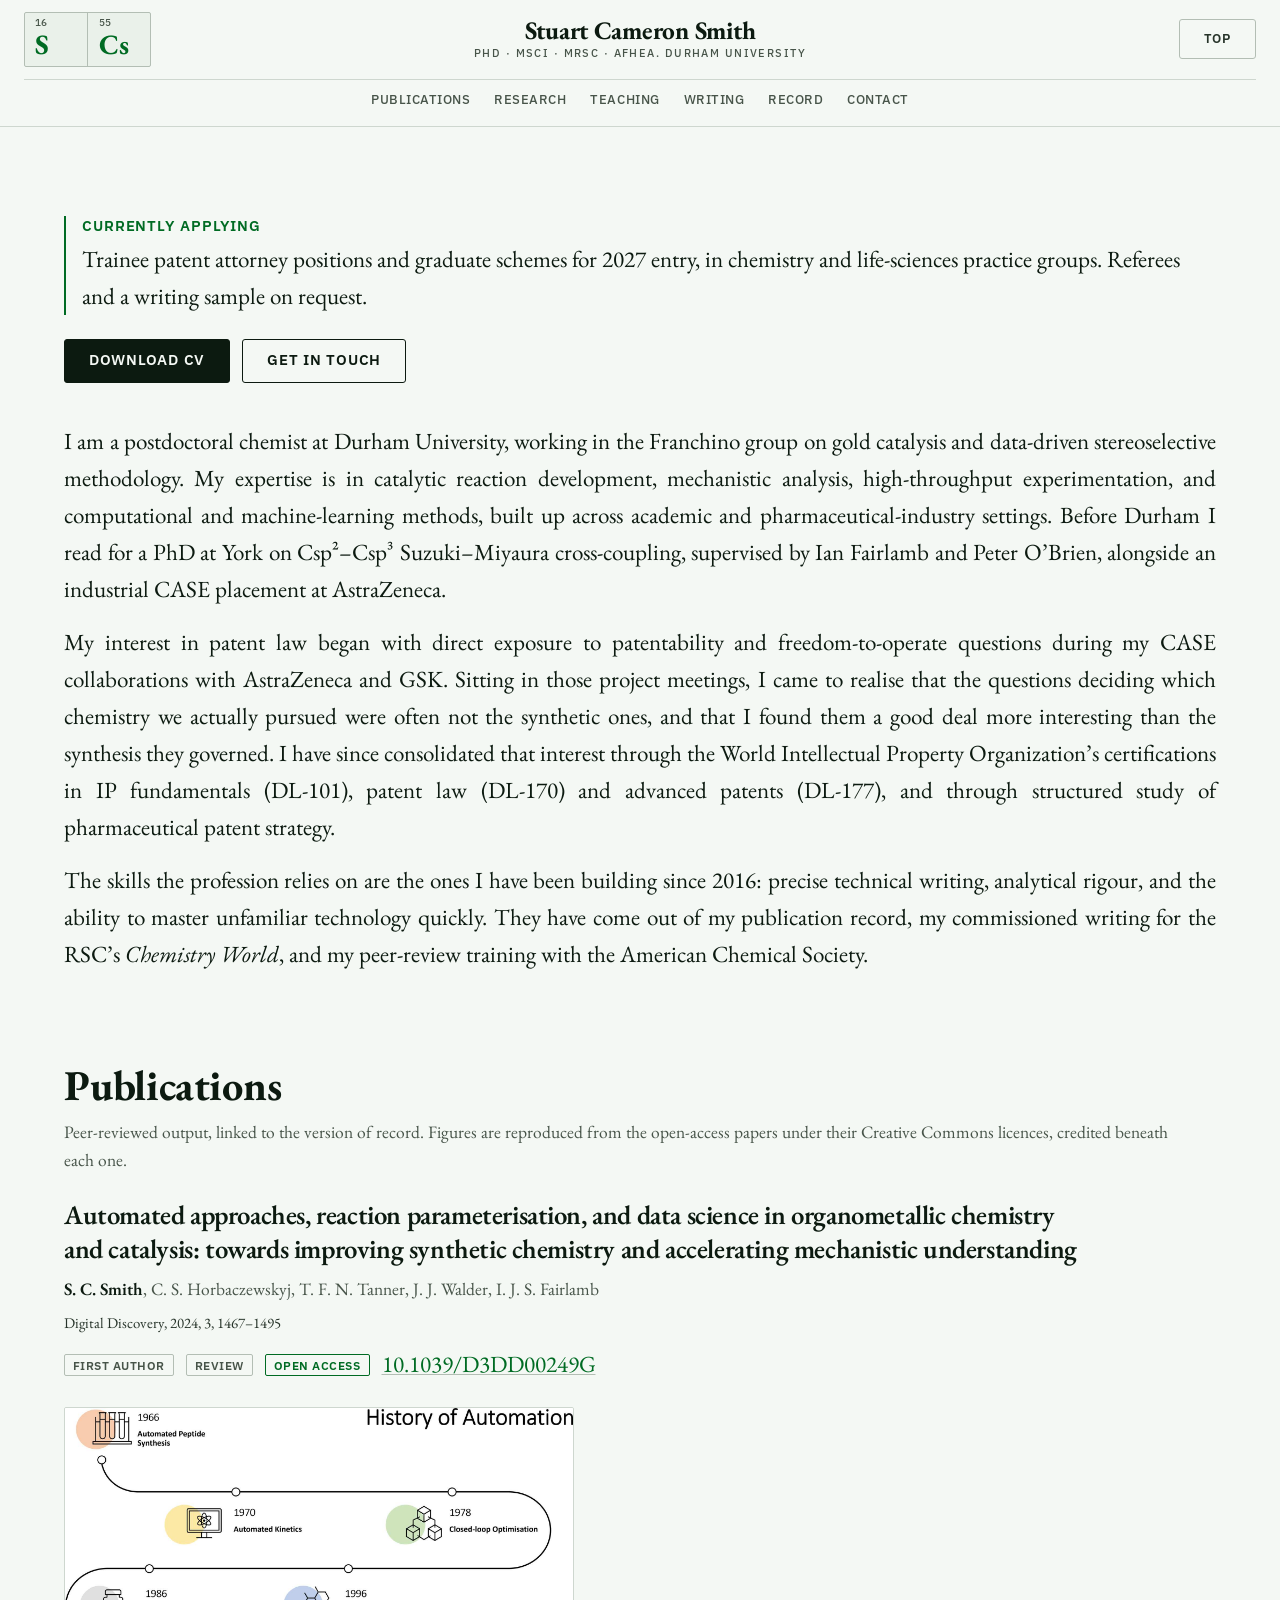
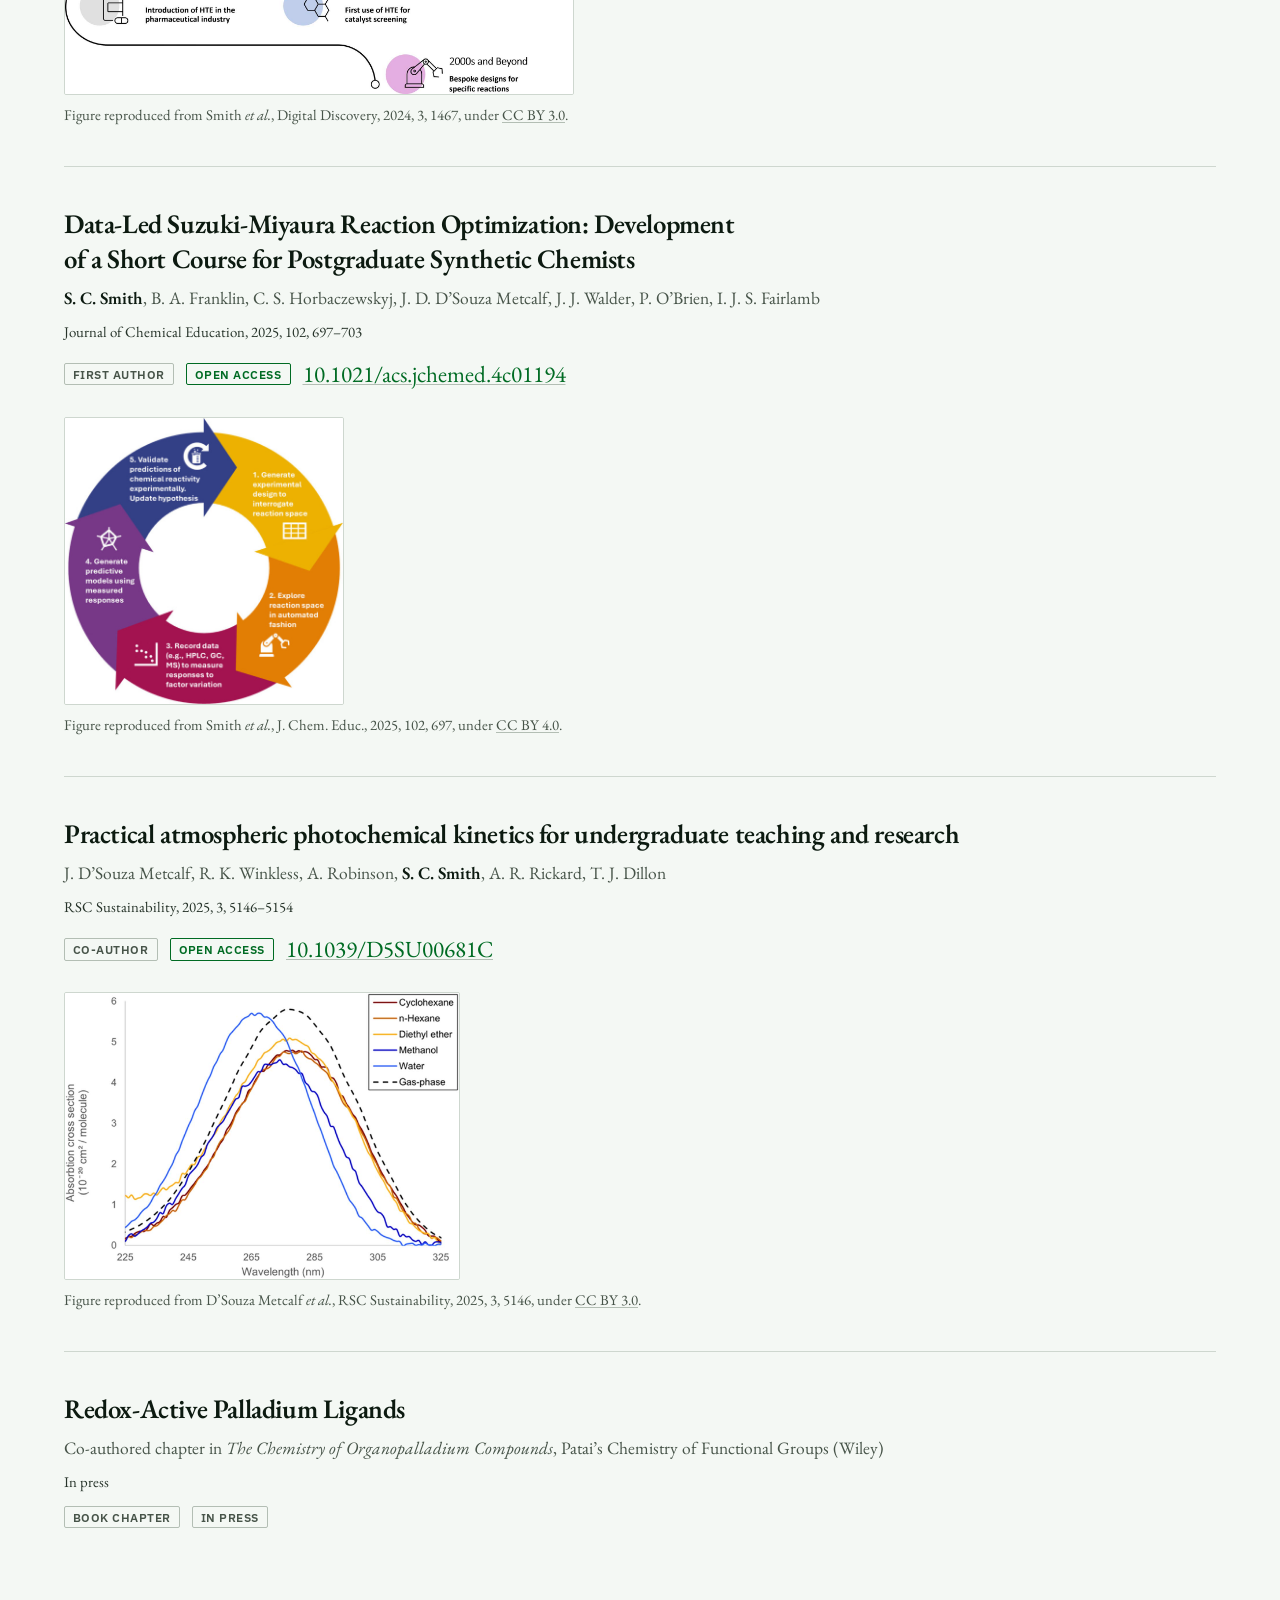
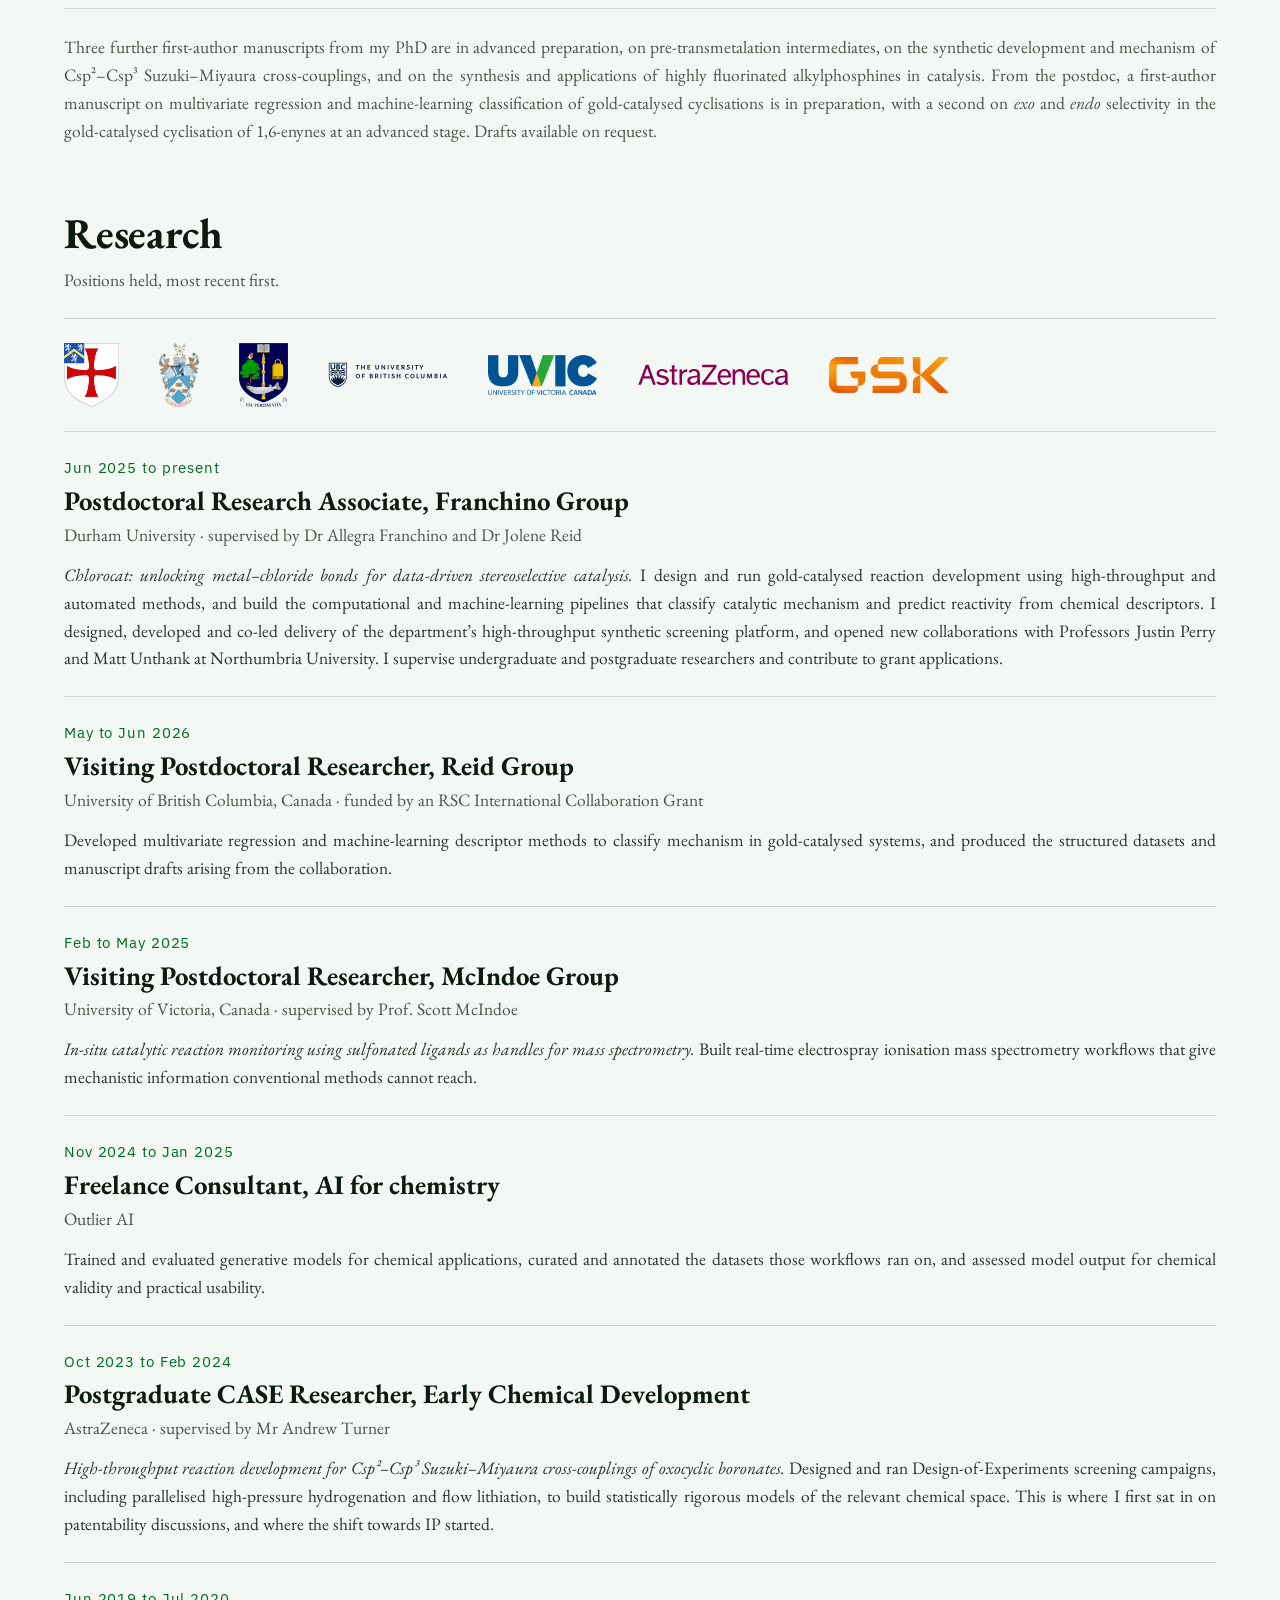
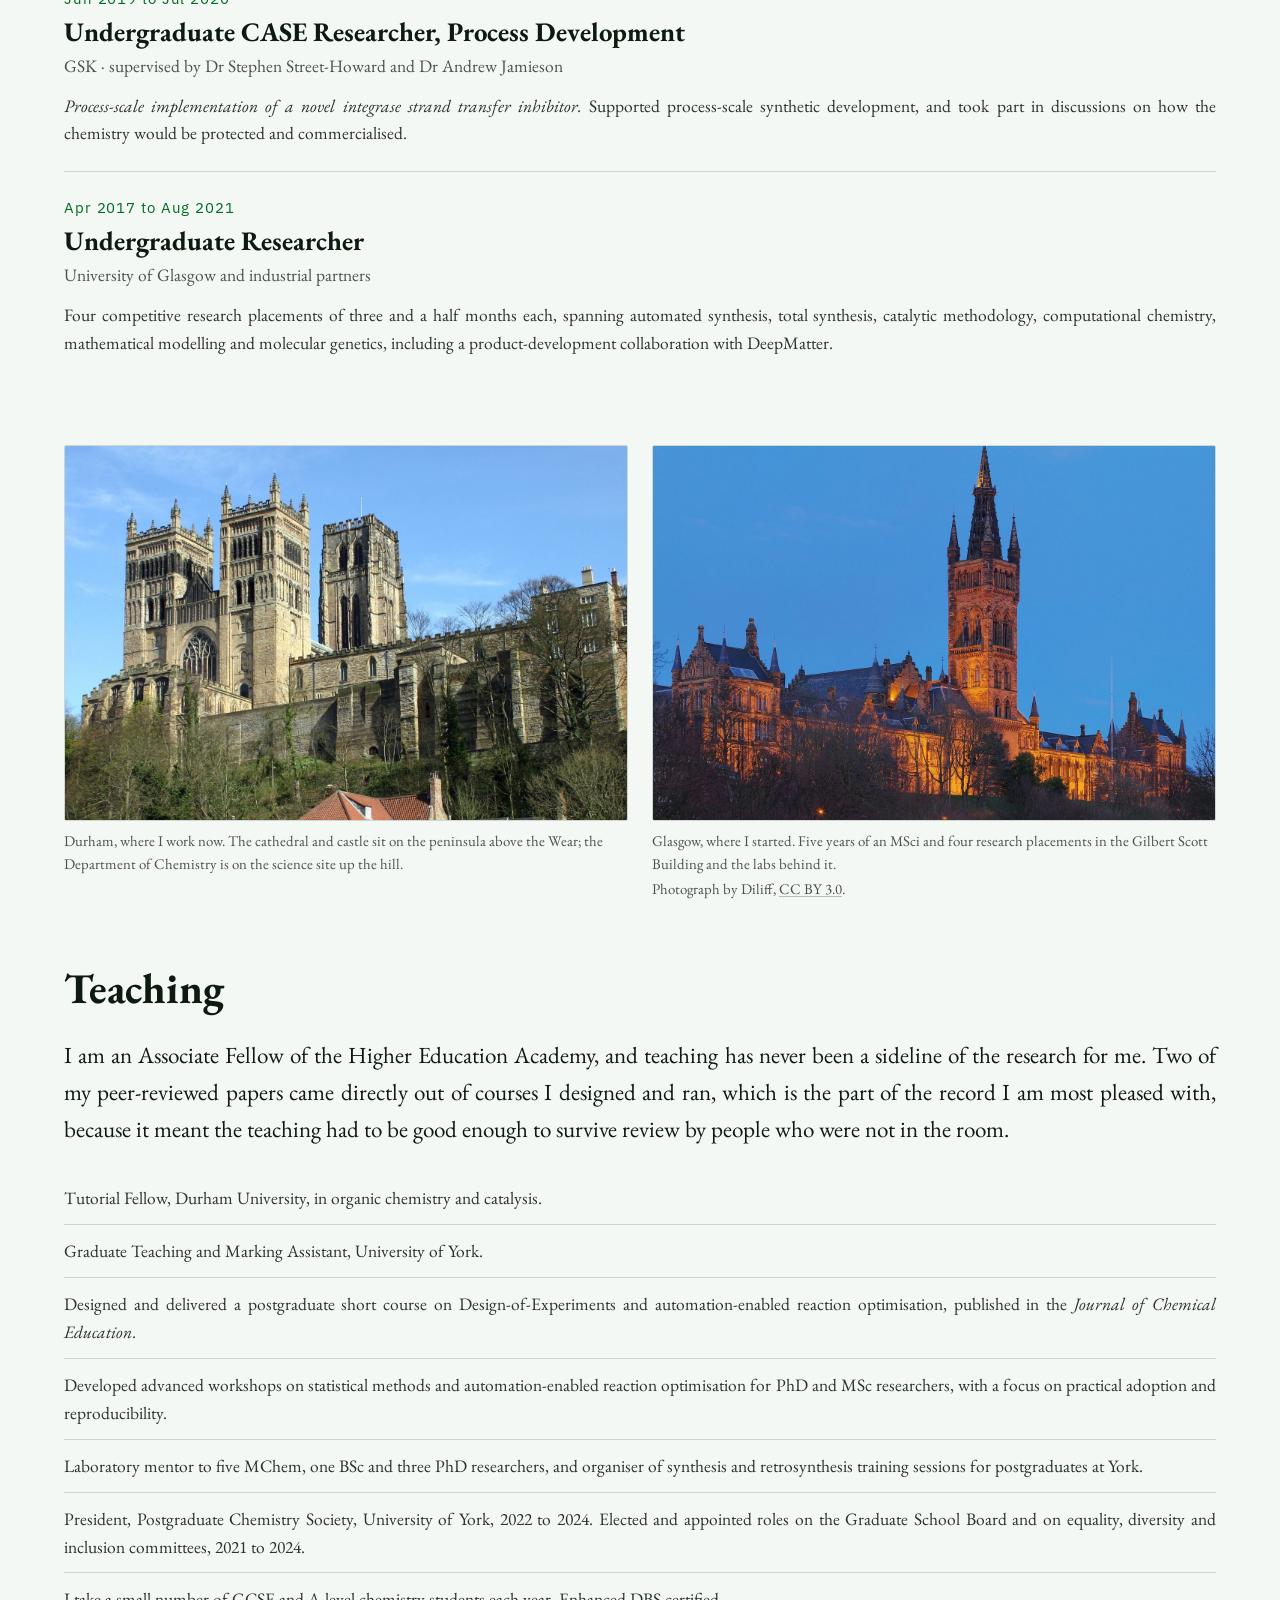
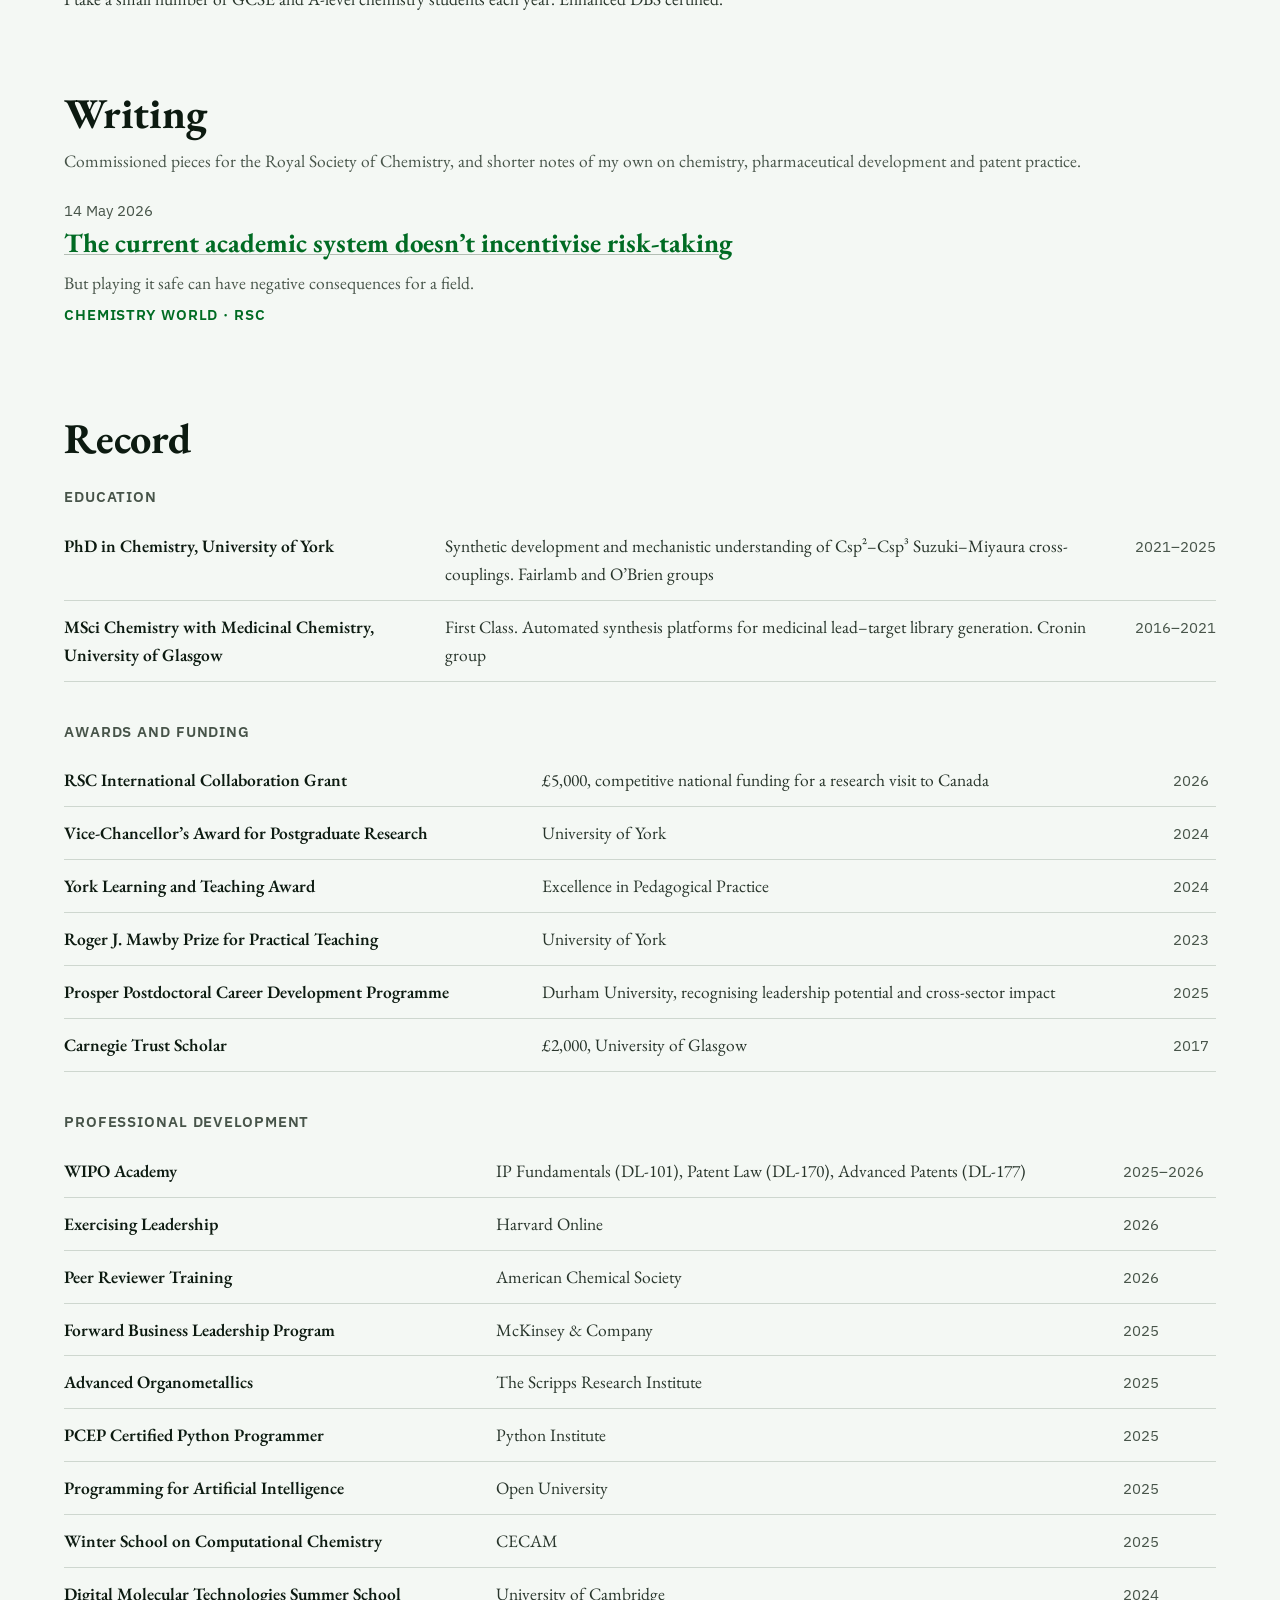
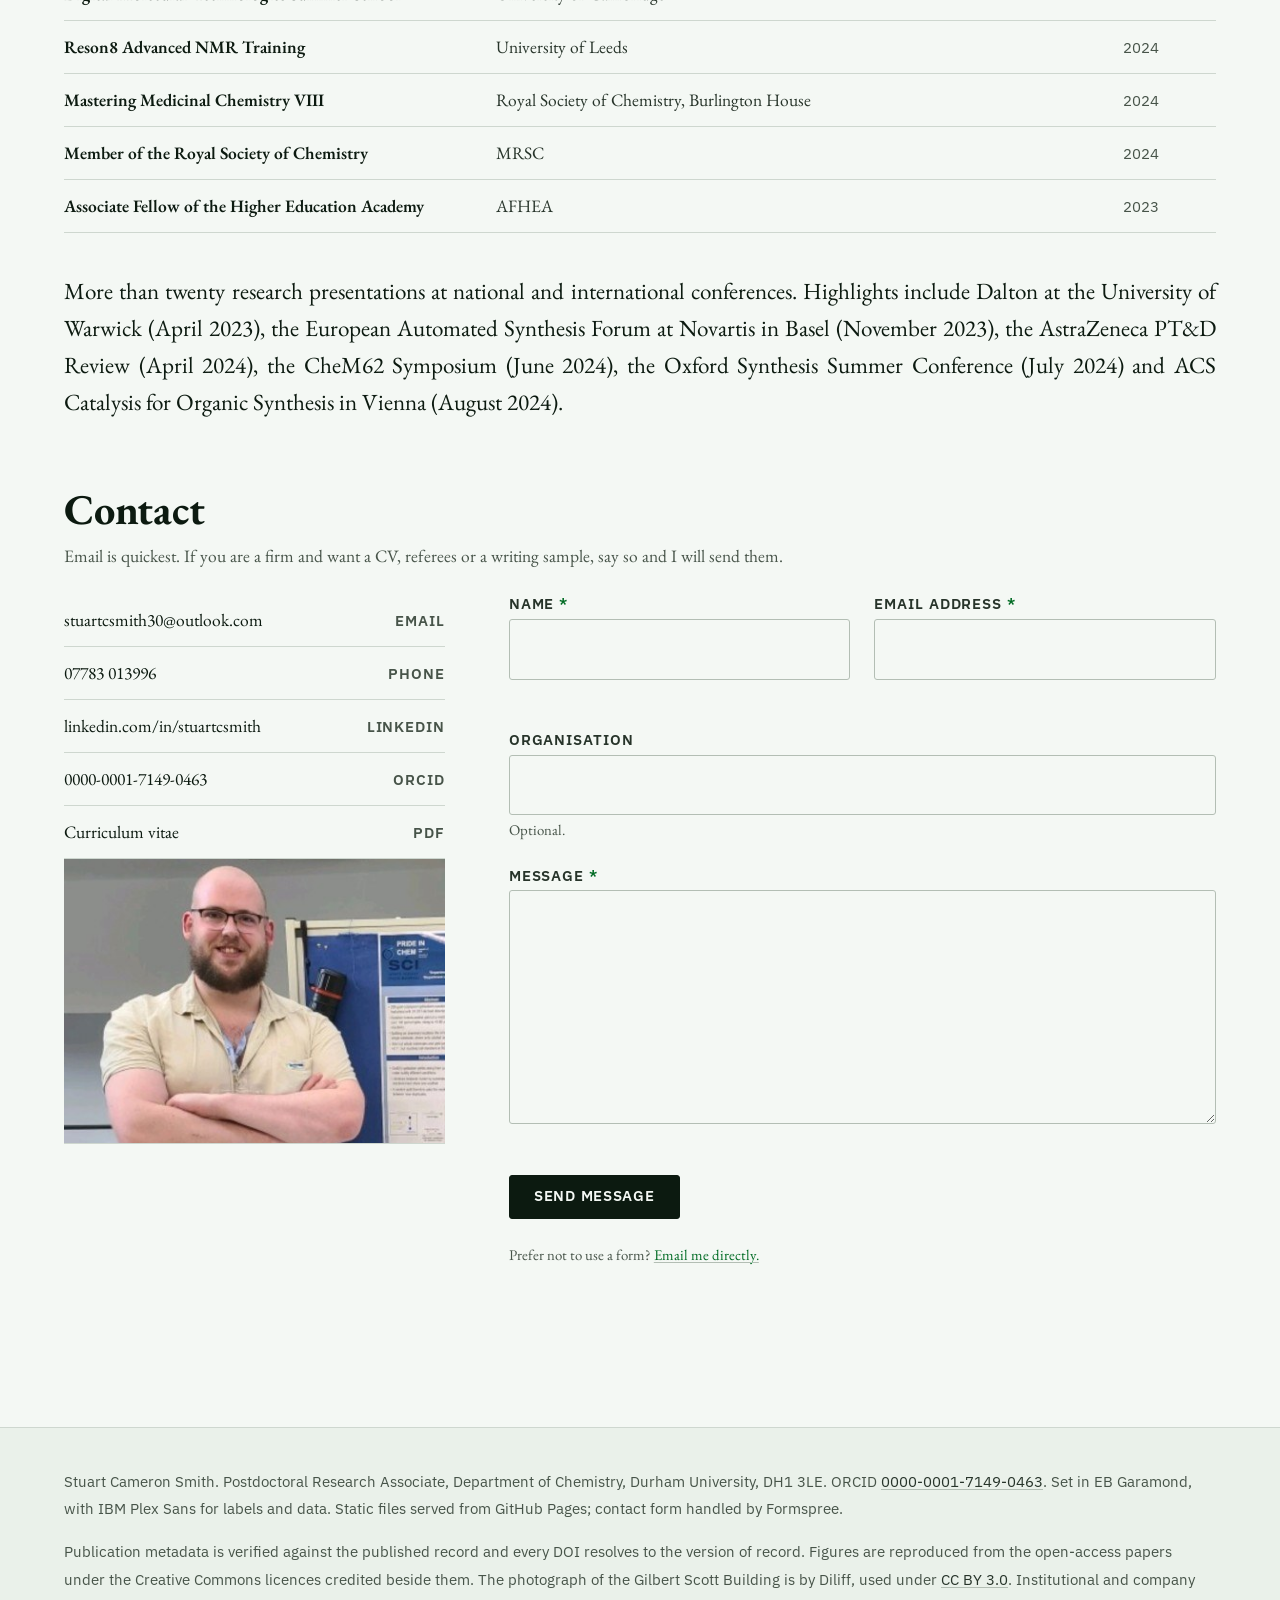
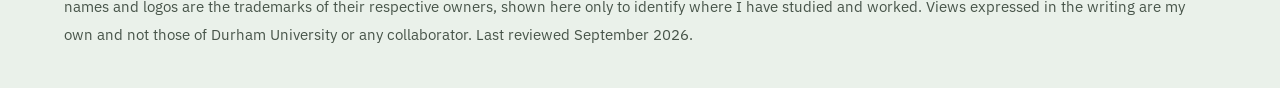
==== commit 3fe430e9: "Balance the header, give the paper figures one shared height The logo was 1.32x the height of the na" ====
--- a/index.html
+++ b/index.html
@@ -17,7 +17,7 @@
 <link rel="preconnect" href="https://fonts.googleapis.com">
 <link rel="preconnect" href="https://fonts.gstatic.com" crossorigin>
 <link rel="stylesheet" href="https://fonts.googleapis.com/css2?family=EB+Garamond:ital,wght@0,400;0,500;0,600;0,700;1,400;1,600&family=IBM+Plex+Sans:wght@400;500;600&display=swap">
-<link rel="stylesheet" href="site.css?v=9">
+<link rel="stylesheet" href="site.css?v=11">
 
 <script type="application/ld+json">
 {
@@ -424,6 +424,6 @@
   </div>
 </footer>
 
-<script src="site.js?v=9" defer></script>
+<script src="site.js?v=11" defer></script>
 </body>
 </html>
--- a/site.css
+++ b/site.css
@@ -1,5 +1,5 @@
 /* Site styles. Imports the design tokens. */
-@import url("tokens.css?v=9");
+@import url("tokens.css?v=11");
 
 /* ====================================================================
    Reset and root
@@ -156,6 +156,8 @@
 }
 
 .head__bar {
+  max-width: 100rem;
+  margin-inline: auto;
   display: grid;
   grid-template-columns: 1fr auto 1fr;
   align-items: center;
@@ -195,7 +197,6 @@
 .head__logo {
   grid-column: 1;
   justify-self: start;
-  align-self: stretch;
   display: flex;
   border: var(--rule-hair) solid var(--color-rule-2);
   border-radius: var(--radius-sm);
@@ -209,15 +210,15 @@
   display: grid;
   align-content: center;
   gap: 2px;
-  padding: 0.45rem 0.85rem 0.55rem;
-  min-width: 4.75rem;
+  padding: 0.3rem 0.65rem 0.4rem;
+  min-width: 3.9rem;
   font-family: var(--font-ui);
   line-height: 1;
   text-align: start;
 }
 .el + .el { border-inline-start: var(--rule-hair) solid var(--color-rule-2); }
-.el__z   { font-size: 0.75rem; font-weight: 500; color: var(--color-muted); font-variant-numeric: tabular-nums; }
-.el__sym { font-family: var(--font-display); font-size: 2.75rem; font-weight: 700; color: var(--color-accent); line-height: 1.05; }
+.el__z   { font-size: 0.625rem; font-weight: 500; color: var(--color-muted); font-variant-numeric: tabular-nums; }
+.el__sym { font-family: var(--font-display); font-size: 1.75rem; font-weight: 700; color: var(--color-accent); line-height: 1.05; }
 
 .head__end {
   grid-column: 3;
@@ -231,14 +232,14 @@
 .head__menu {
   display: inline-flex;
   align-items: center;
-  min-height: 2.25rem;
-  padding-inline: var(--space-md);
+  min-height: 2.5rem;
+  padding-inline: var(--space-lg);
   border: var(--rule-hair) solid var(--color-rule-2);
   border-radius: var(--radius-md);
   background: var(--color-paper);
   color: var(--color-ink-2);
   font-family: var(--font-ui);
-  font-size: 0.75rem;
+  font-size: 0.8125rem;
   font-weight: 600;
   letter-spacing: 0.06em;
   text-transform: uppercase;
@@ -253,6 +254,8 @@
 .head__menu { display: none; }
 
 .head__nav {
+  max-width: 100rem;
+  margin-inline: auto;
   display: flex;
   justify-content: center;
   flex-wrap: wrap;
@@ -459,7 +462,9 @@
 .pub__fig { margin: 0; margin-block-start: var(--space-lg); min-width: 0; }
 .pub__fig img {
   display: block;
-  max-width: 100%;      /* never upscaled past its own resolution */
+  max-width: 100%;
+  max-height: 18rem;    /* one height for all three, so they read as a set */
+  width: auto;
   height: auto;
   border: var(--rule-hair) solid var(--color-rule);
   border-radius: var(--radius-sm);
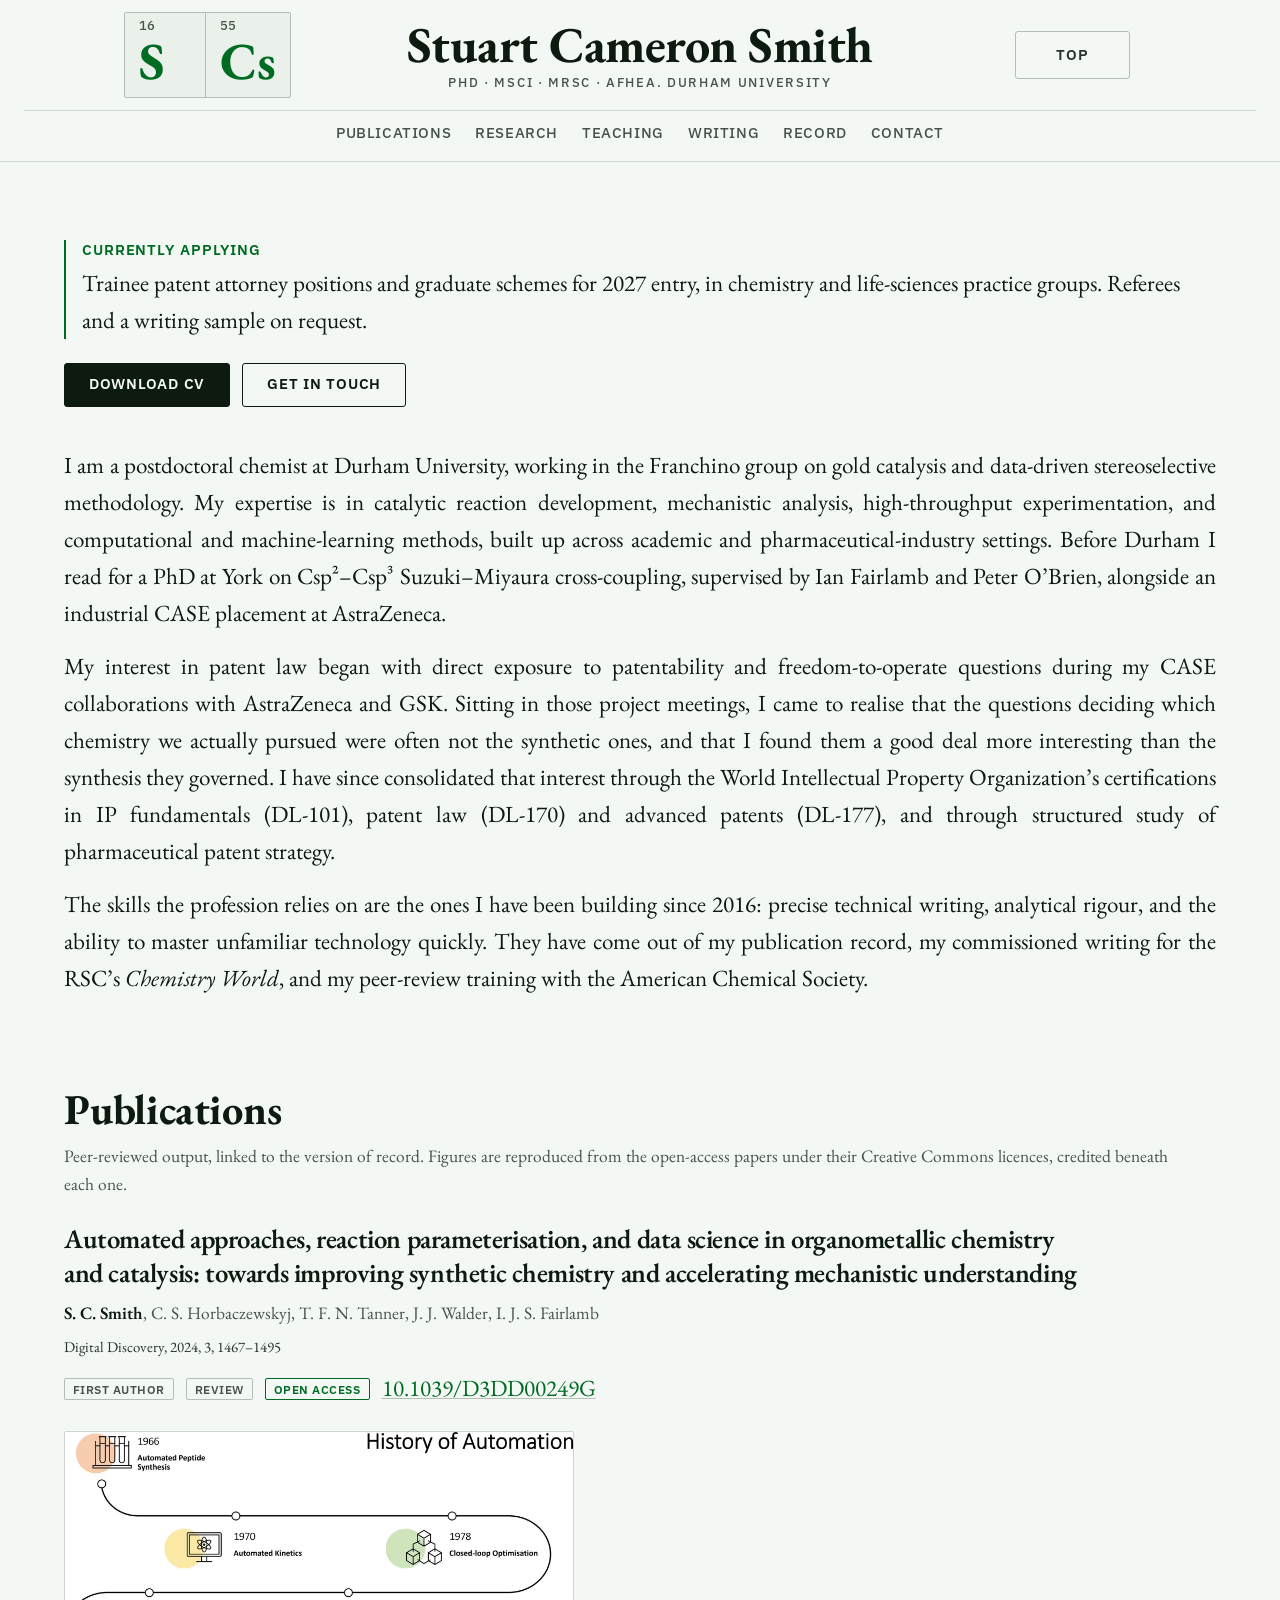
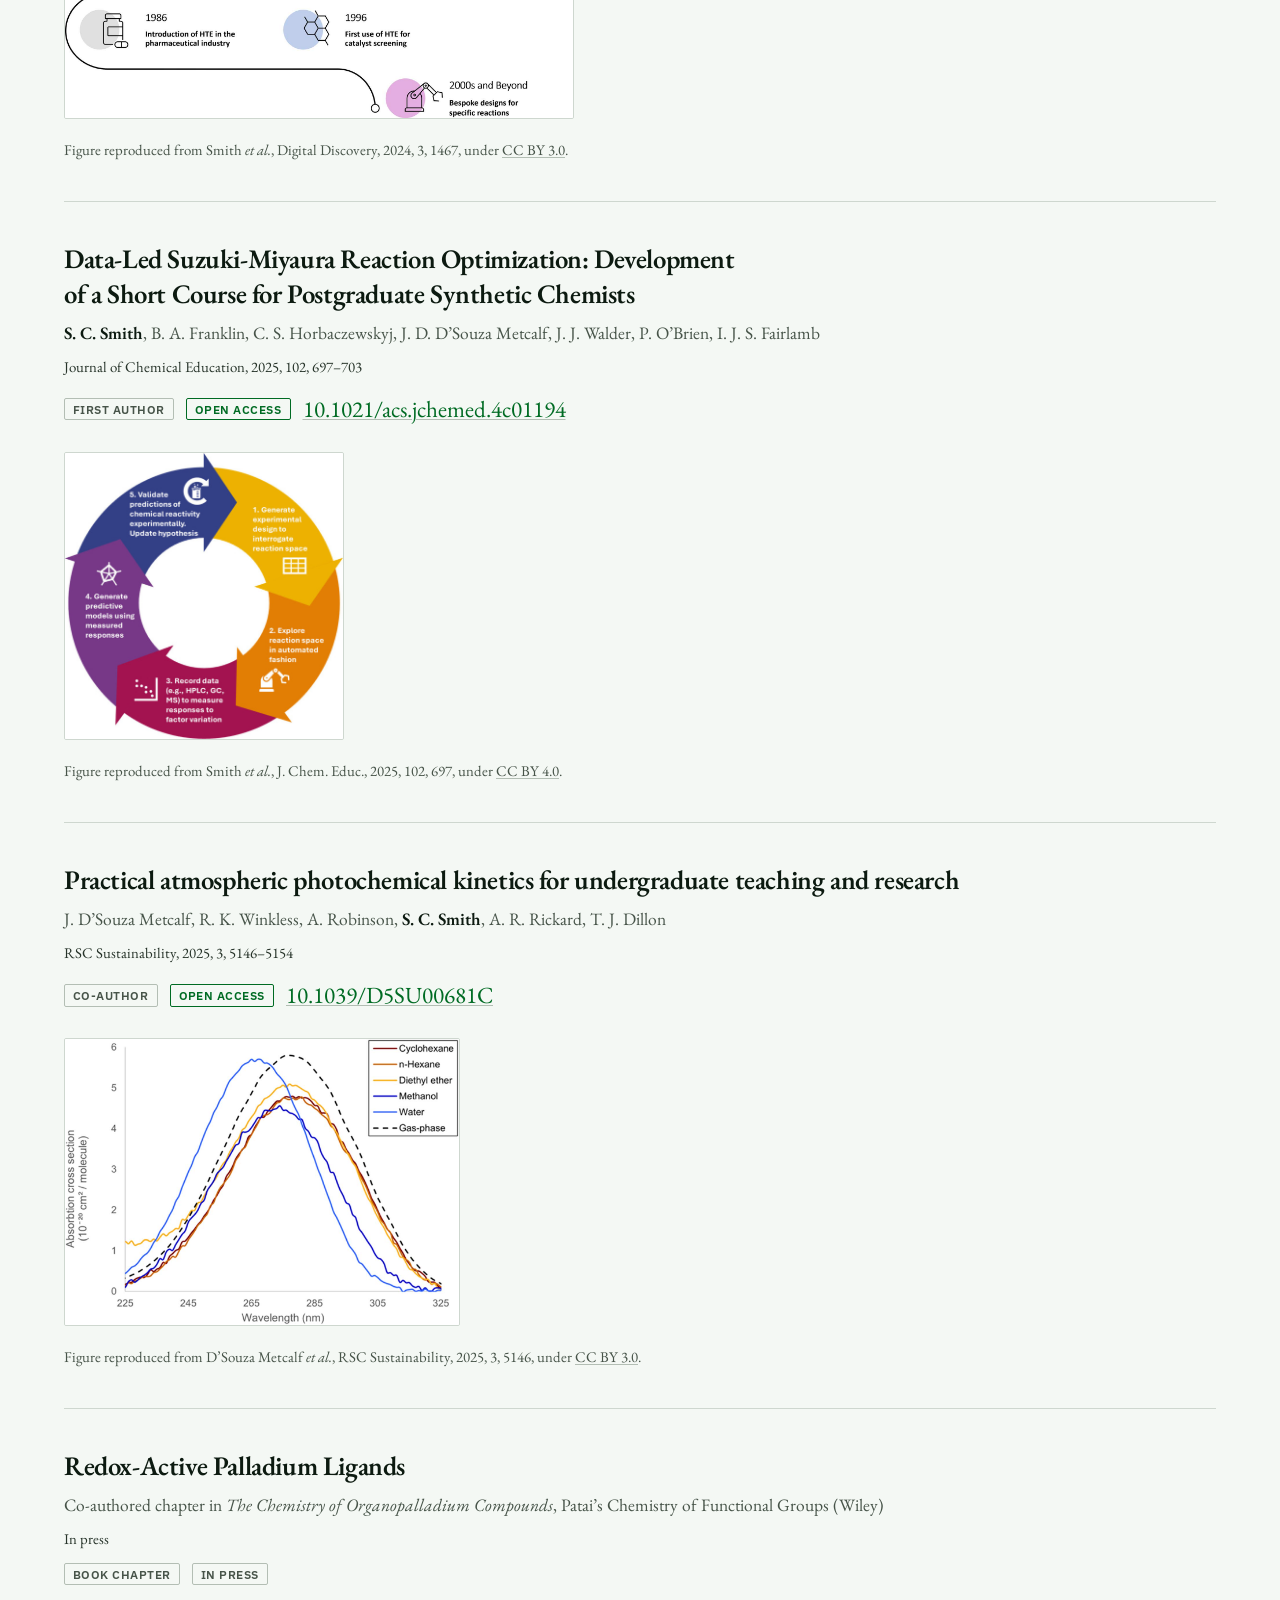
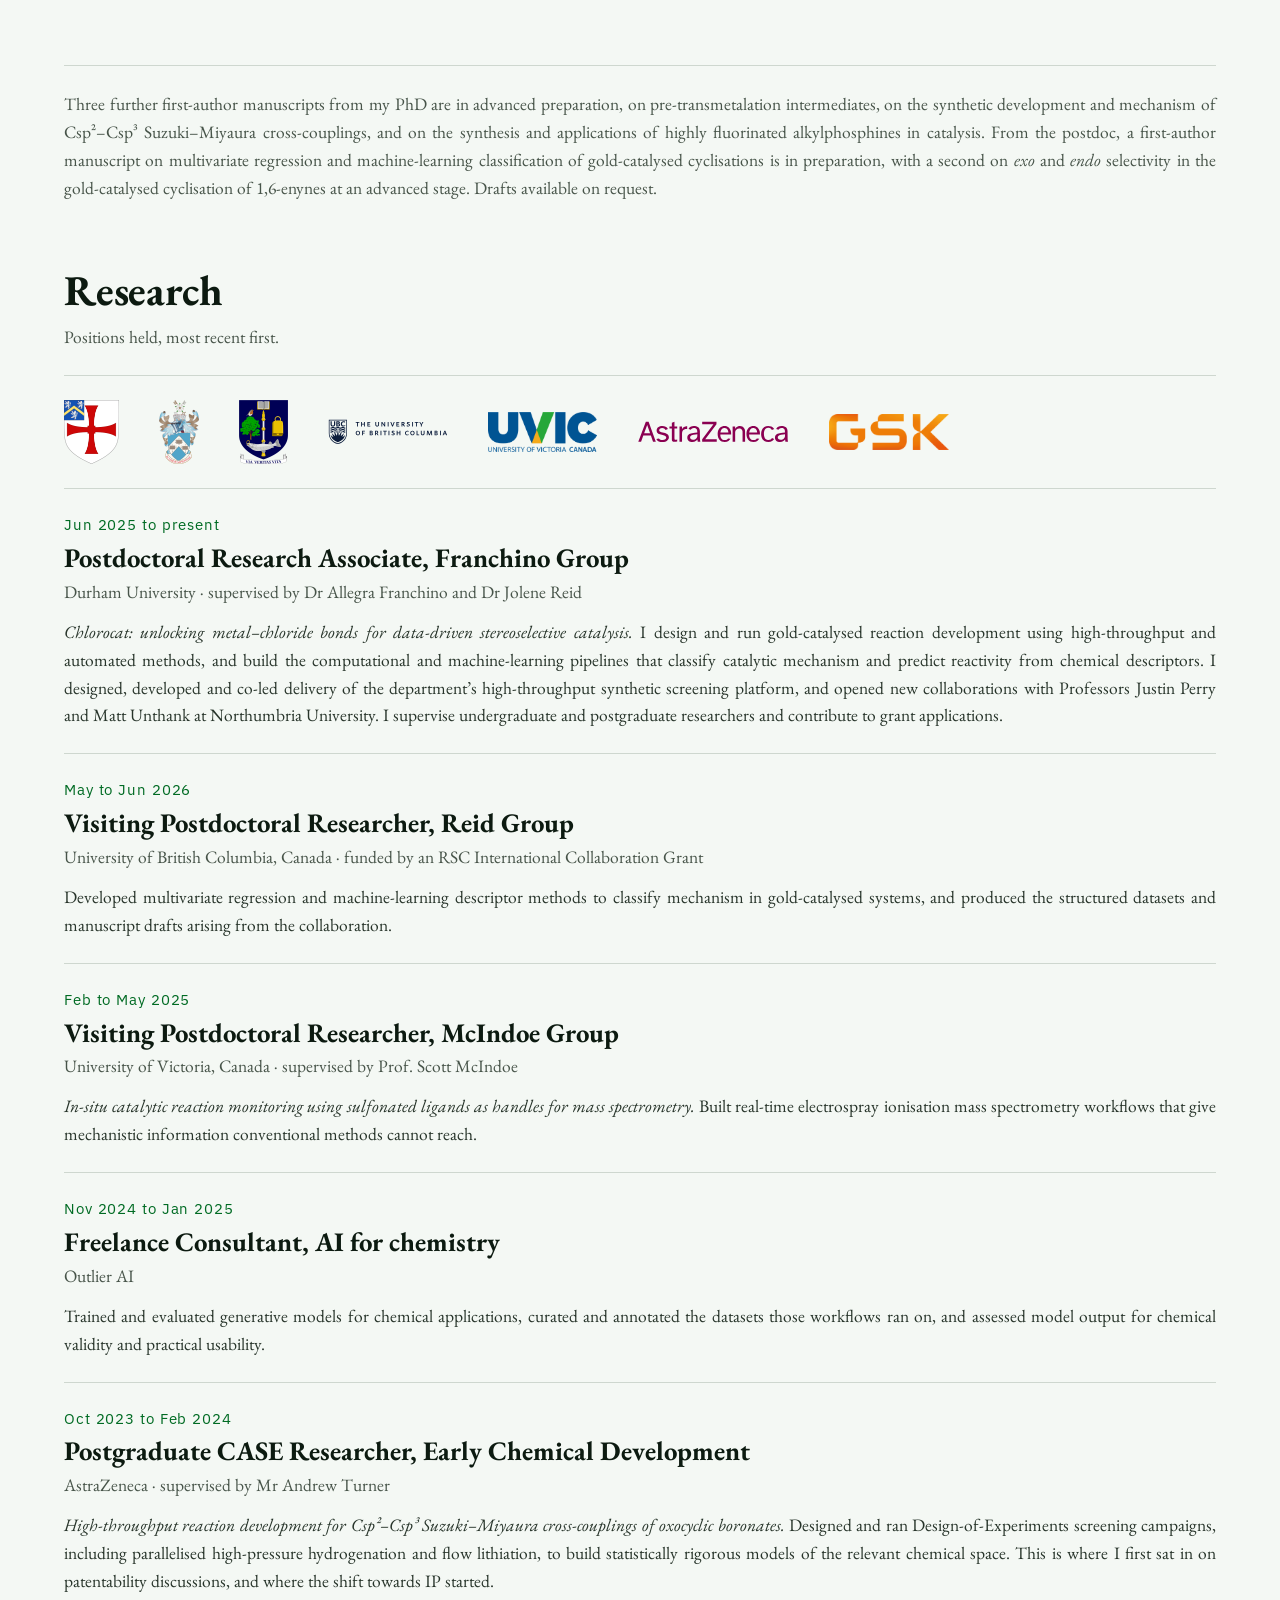
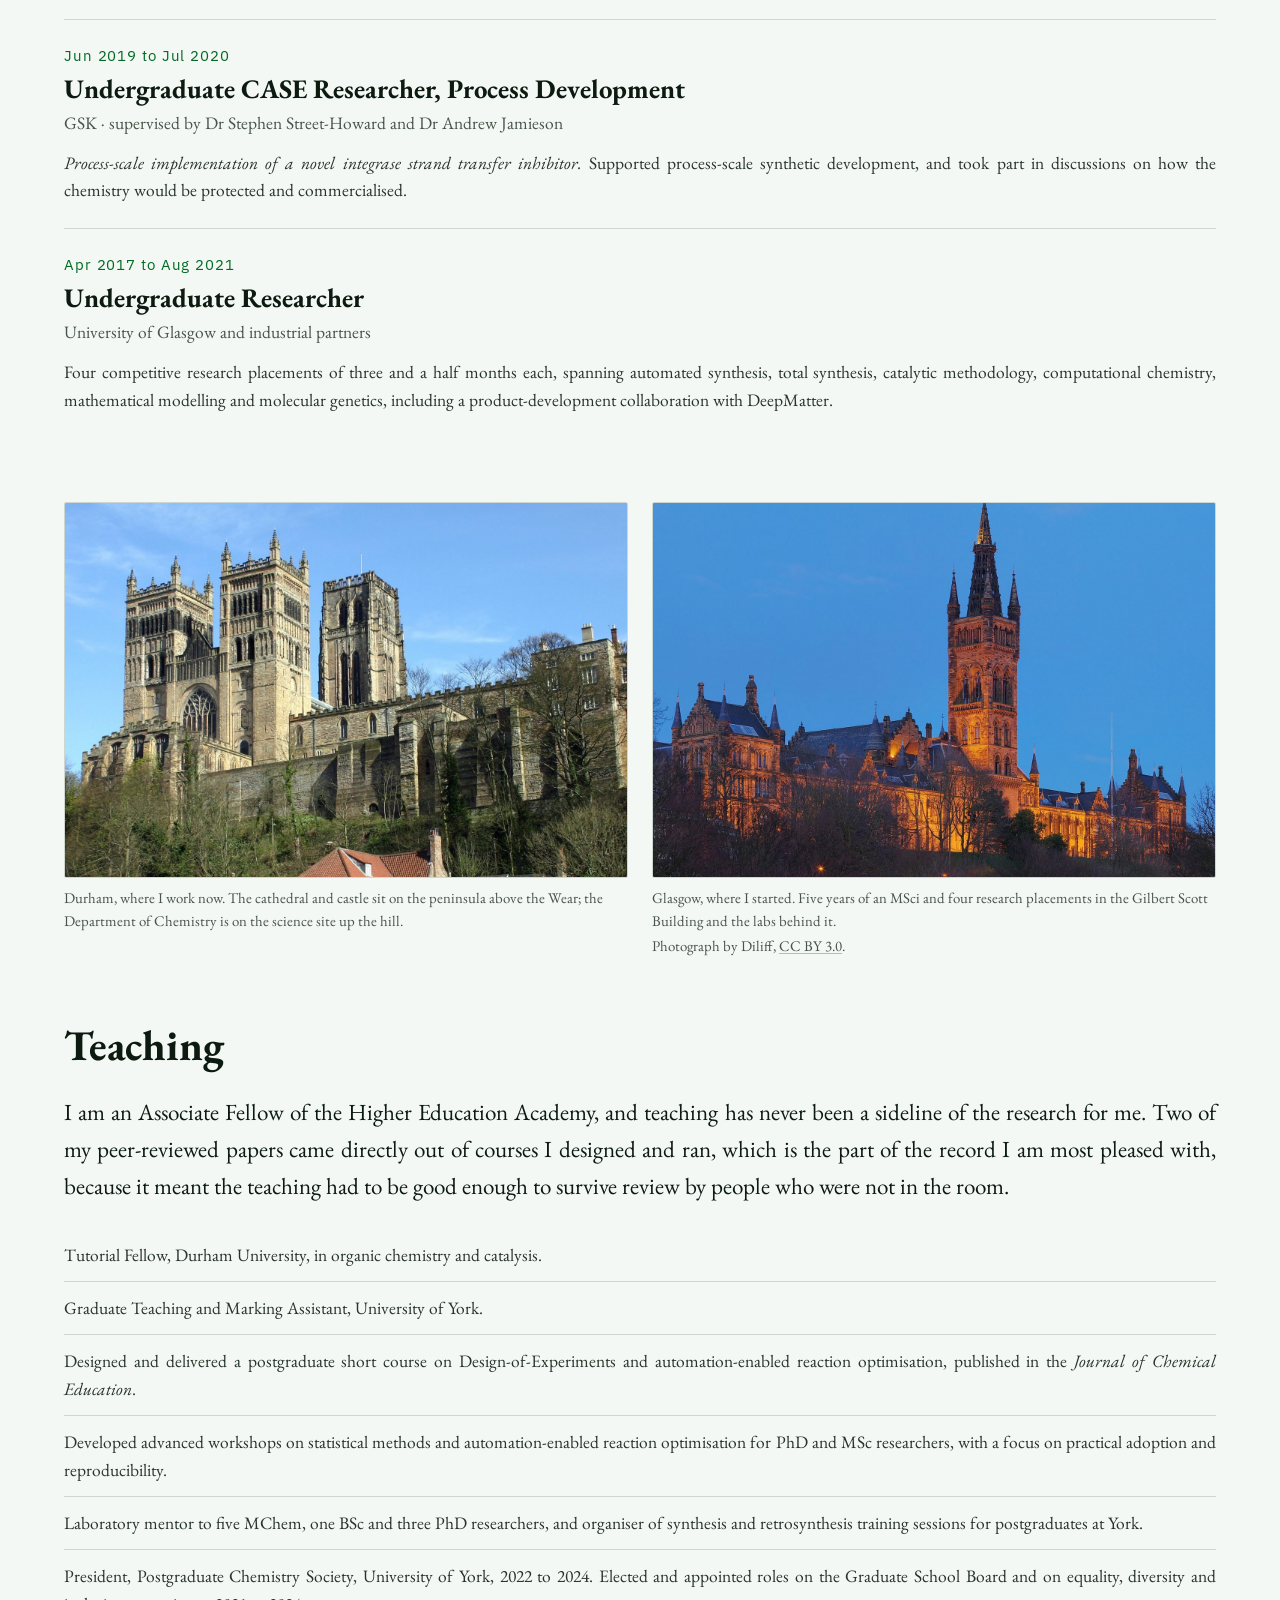
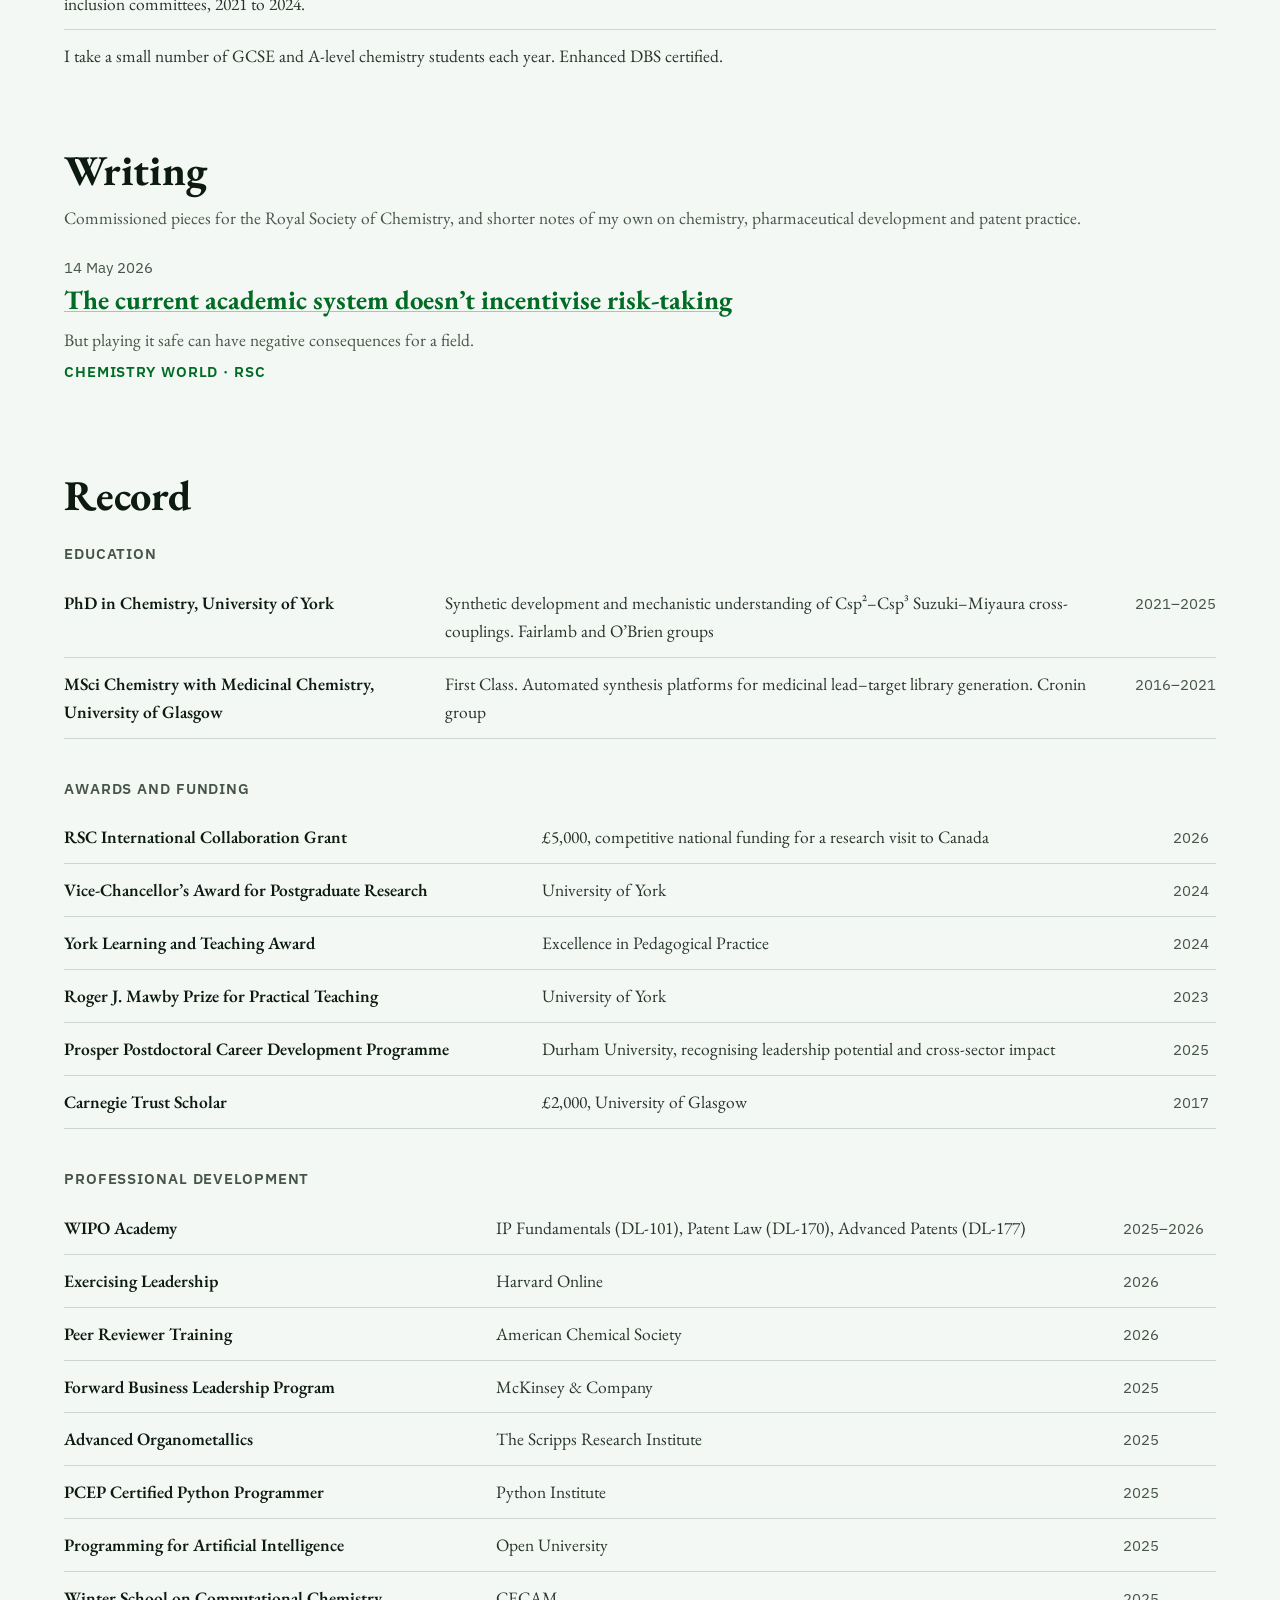
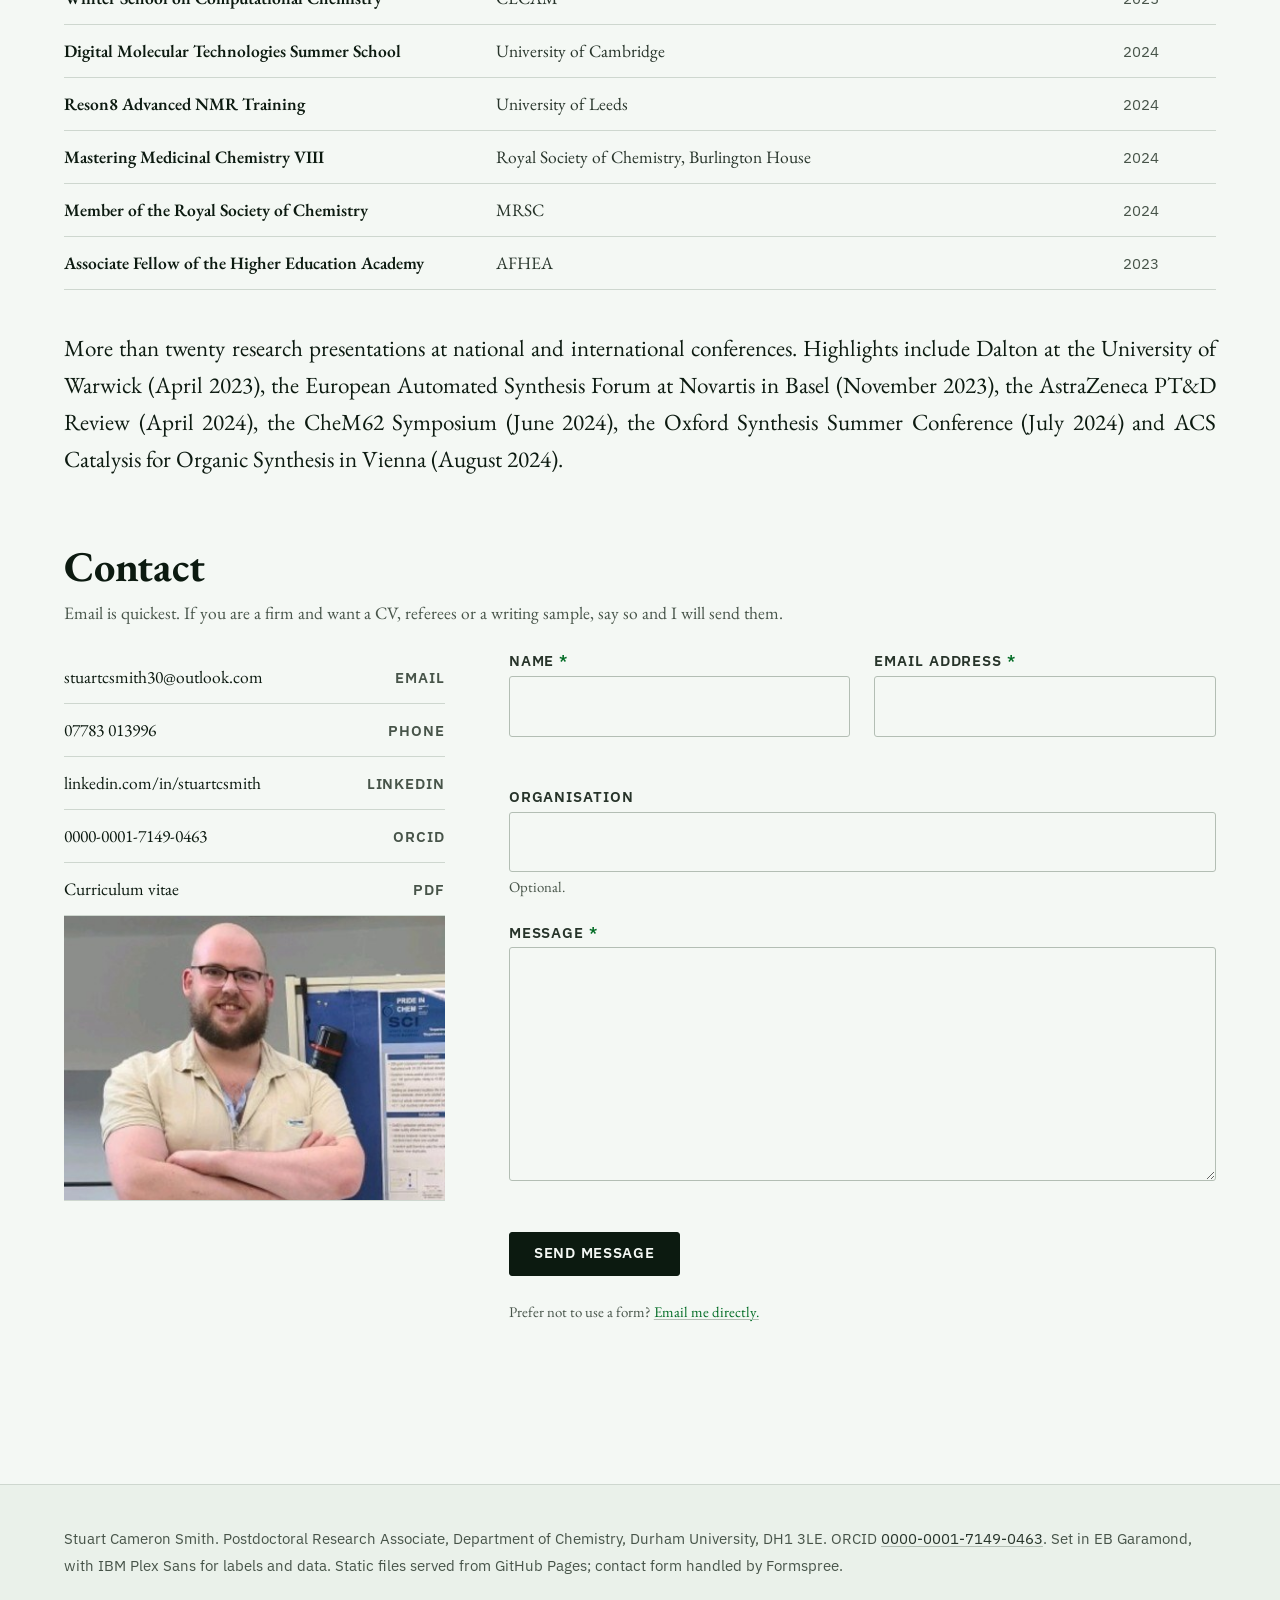
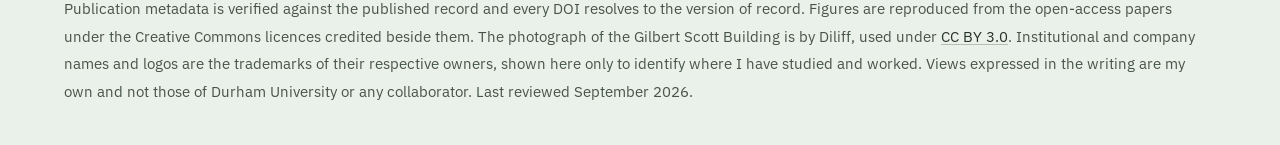
==== commit ee31e07c: "Scale up the header, distribute it evenly, link figures to their DOIs The header name was 0.60x the " ====
--- a/index.html
+++ b/index.html
@@ -17,7 +17,7 @@
 <link rel="preconnect" href="https://fonts.googleapis.com">
 <link rel="preconnect" href="https://fonts.gstatic.com" crossorigin>
 <link rel="stylesheet" href="https://fonts.googleapis.com/css2?family=EB+Garamond:ital,wght@0,400;0,500;0,600;0,700;1,400;1,600&family=IBM+Plex+Sans:wght@400;500;600&display=swap">
-<link rel="stylesheet" href="site.css?v=11">
+<link rel="stylesheet" href="site.css?v=13">
 
 <script type="application/ld+json">
 {
@@ -117,7 +117,7 @@
         <a class="lnk" href="https://doi.org/10.1039/D3DD00249G" rel="noopener">10.1039/D3DD00249G</a>
       </div>
       <figure class="pub__fig">
-        <img src="assets/abstracts/digital-discovery-2024.jpg" alt="Timeline titled History of Automation, marking automated peptide synthesis in 1966, automated kinetics in 1970, closed-loop optimisation in 1978, high-throughput experimentation in pharmaceuticals in 1986, its first use for catalyst screening in 1996, and bespoke reaction-specific designs from the 2000s onward." width="1894" height="1066" loading="lazy">
+        <a class="pub__figlink" href="https://doi.org/10.1039/D3DD00249G" rel="noopener" aria-label="Read the paper: Automated approaches, reaction parameterisation, and data science in organometallic chemistry and catalysis"><img src="assets/abstracts/digital-discovery-2024.jpg" alt="Timeline titled History of Automation, marking automated peptide synthesis in 1966, automated kinetics in 1970, closed-loop optimisation in 1978, high-throughput experimentation in pharmaceuticals in 1986, its first use for catalyst screening in 1996, and bespoke reaction-specific designs from the 2000s onward." width="1894" height="1066" loading="lazy"></a>
         <figcaption class="pub__credit">Figure reproduced from Smith <em>et al.</em>, Digital Discovery, 2024, 3, 1467, under <a href="https://creativecommons.org/licenses/by/3.0/" rel="noopener license">CC BY 3.0</a>.</figcaption>
       </figure>
     </li>
@@ -132,7 +132,7 @@
         <a class="lnk" href="https://doi.org/10.1021/acs.jchemed.4c01194" rel="noopener">10.1021/acs.jchemed.4c01194</a>
       </div>
       <figure class="pub__fig">
-        <img src="assets/abstracts/jchemed-2025.jpg" alt="Five-stage cycle: generate an experimental design to interrogate reaction space, explore that space in automated fashion, record data by HPLC, GC or MS, generate predictive models from the measured responses, then validate the predictions experimentally and update the hypothesis." width="576" height="593" loading="lazy">
+        <a class="pub__figlink" href="https://doi.org/10.1021/acs.jchemed.4c01194" rel="noopener" aria-label="Read the paper: Data-Led Suzuki-Miyaura Reaction Optimization"><img src="assets/abstracts/jchemed-2025.jpg" alt="Five-stage cycle: generate an experimental design to interrogate reaction space, explore that space in automated fashion, record data by HPLC, GC or MS, generate predictive models from the measured responses, then validate the predictions experimentally and update the hypothesis." width="576" height="593" loading="lazy"></a>
         <figcaption class="pub__credit">Figure reproduced from Smith <em>et al.</em>, J. Chem. Educ., 2025, 102, 697, under <a href="https://creativecommons.org/licenses/by/4.0/" rel="noopener license">CC BY 4.0</a>.</figcaption>
       </figure>
     </li>
@@ -147,7 +147,7 @@
         <a class="lnk" href="https://doi.org/10.1039/D5SU00681C" rel="noopener">10.1039/D5SU00681C</a>
       </div>
       <figure class="pub__fig">
-        <img src="assets/abstracts/rsc-sustainability-2025.jpg" alt="Absorption cross-section plotted against wavelength from 225 to 325 nanometres for a carbonyl compound in cyclohexane, n-hexane, diethyl ether, methanol and water, compared with the gas-phase spectrum." width="1361" height="988" loading="lazy">
+        <a class="pub__figlink" href="https://doi.org/10.1039/D5SU00681C" rel="noopener" aria-label="Read the paper: Practical atmospheric photochemical kinetics for undergraduate teaching and research"><img src="assets/abstracts/rsc-sustainability-2025.jpg" alt="Absorption cross-section plotted against wavelength from 225 to 325 nanometres for a carbonyl compound in cyclohexane, n-hexane, diethyl ether, methanol and water, compared with the gas-phase spectrum." width="1361" height="988" loading="lazy"></a>
         <figcaption class="pub__credit">Figure reproduced from D&#8217;Souza Metcalf <em>et al.</em>, RSC Sustainability, 2025, 3, 5146, under <a href="https://creativecommons.org/licenses/by/3.0/" rel="noopener license">CC BY 3.0</a>.</figcaption>
       </figure>
     </li>
@@ -424,6 +424,6 @@
   </div>
 </footer>
 
-<script src="site.js?v=11" defer></script>
+<script src="site.js?v=13" defer></script>
 </body>
 </html>
--- a/site.css
+++ b/site.css
@@ -1,5 +1,5 @@
 /* Site styles. Imports the design tokens. */
-@import url("tokens.css?v=11");
+@import url("tokens.css?v=13");
 
 /* ====================================================================
    Reset and root
@@ -175,7 +175,7 @@
 }
 .head__name {
   font-family: var(--font-display);
-  font-size: clamp(1.25rem, 0.9rem + 0.85vw, 2rem);
+  font-size: clamp(2.125rem, 2.14rem + 1.24vw, 3.75rem);
   font-weight: 700;
   letter-spacing: -0.01em;
   line-height: 1.1;
@@ -185,7 +185,7 @@
 
 .head__creds {
   font-family: var(--font-ui);
-  font-size: 0.6875rem;
+  font-size: 0.8125rem;
   font-weight: 500;
   letter-spacing: 0.13em;
   text-transform: uppercase;
@@ -196,7 +196,7 @@
 
 .head__logo {
   grid-column: 1;
-  justify-self: start;
+  justify-self: center;
   display: flex;
   border: var(--rule-hair) solid var(--color-rule-2);
   border-radius: var(--radius-sm);
@@ -210,19 +210,19 @@
   display: grid;
   align-content: center;
   gap: 2px;
-  padding: 0.3rem 0.65rem 0.4rem;
-  min-width: 3.9rem;
+  padding: 0.4rem 0.9rem 0.5rem;
+  min-width: 5rem;
   font-family: var(--font-ui);
   line-height: 1;
   text-align: start;
 }
 .el + .el { border-inline-start: var(--rule-hair) solid var(--color-rule-2); }
-.el__z   { font-size: 0.625rem; font-weight: 500; color: var(--color-muted); font-variant-numeric: tabular-nums; }
-.el__sym { font-family: var(--font-display); font-size: 1.75rem; font-weight: 700; color: var(--color-accent); line-height: 1.05; }
+.el__z   { font-size: 0.8125rem; font-weight: 500; color: var(--color-muted); font-variant-numeric: tabular-nums; }
+.el__sym { font-family: var(--font-display); font-size: 3.25rem; font-weight: 700; color: var(--color-accent); line-height: 1.05; }
 
 .head__end {
   grid-column: 3;
-  justify-self: end;
+  justify-self: center;
   display: flex;
   align-items: center;
   gap: var(--space-sm);
@@ -232,14 +232,14 @@
 .head__menu {
   display: inline-flex;
   align-items: center;
-  min-height: 2.5rem;
-  padding-inline: var(--space-lg);
+  min-height: 3rem;
+  padding-inline: var(--space-xl);
   border: var(--rule-hair) solid var(--color-rule-2);
   border-radius: var(--radius-md);
   background: var(--color-paper);
   color: var(--color-ink-2);
   font-family: var(--font-ui);
-  font-size: 0.8125rem;
+  font-size: 0.9375rem;
   font-weight: 600;
   letter-spacing: 0.06em;
   text-transform: uppercase;
@@ -265,7 +265,7 @@
 }
 .head__nav a {
   font-family: var(--font-ui);
-  font-size: 0.8125rem;
+  font-size: 0.9375rem;
   font-weight: 500;
   letter-spacing: 0.04em;
   text-transform: uppercase;
@@ -280,11 +280,16 @@
 .head__nav a[aria-current="true"] { color: var(--color-accent); border-block-end-color: var(--color-accent); }
 
 @media (max-width: 61.99rem) {
-  .head__name { font-size: 1.0625rem; }
-  .head__creds { font-size: 0.5625rem; letter-spacing: 0.08em; }
-  .el { min-width: 2.9rem; padding: 0.3rem 0.5rem 0.35rem; }
-  .el__sym { font-size: 1.5rem; }
-  .el__z { font-size: 0.5625rem; }
+  /* The name cannot sit on one line beside the logo and the menu button at
+     phone widths, so it is allowed to wrap here. */
+  .head__name { font-size: 1.125rem; white-space: normal; }
+  .head__creds { font-size: 0.5625rem; letter-spacing: 0.06em; }
+  .el { min-width: 2.5rem; padding: 0.25rem 0.45rem 0.3rem; }
+  .el__sym { font-size: 1.25rem; }
+  .el__z { font-size: 0.5rem; }
+  .head__menu { font-size: 0.75rem; min-height: 2.5rem; padding-inline: var(--space-md); }
+  .head__logo { justify-self: start; }
+  .head__end { justify-self: end; }
   .head__menu { display: inline-flex; }
   .head__top  { display: none; }
   .head__nav {
@@ -460,6 +465,16 @@
 /* Figure sits below the citation at full measure, so the chemistry is legible
    and the licence credit sits directly beneath the thing it covers. */
 .pub__fig { margin: 0; margin-block-start: var(--space-lg); min-width: 0; }
+.pub__figlink {
+  display: inline-block;
+  text-decoration: none;
+  border-radius: var(--radius-sm);
+}
+.pub__figlink img { transition: border-color var(--dur-micro) var(--ease-out); }
+@media (hover: hover) and (pointer: fine) {
+  .pub__figlink:hover img { border-color: var(--color-accent); }
+}
+
 .pub__fig img {
   display: block;
   max-width: 100%;
